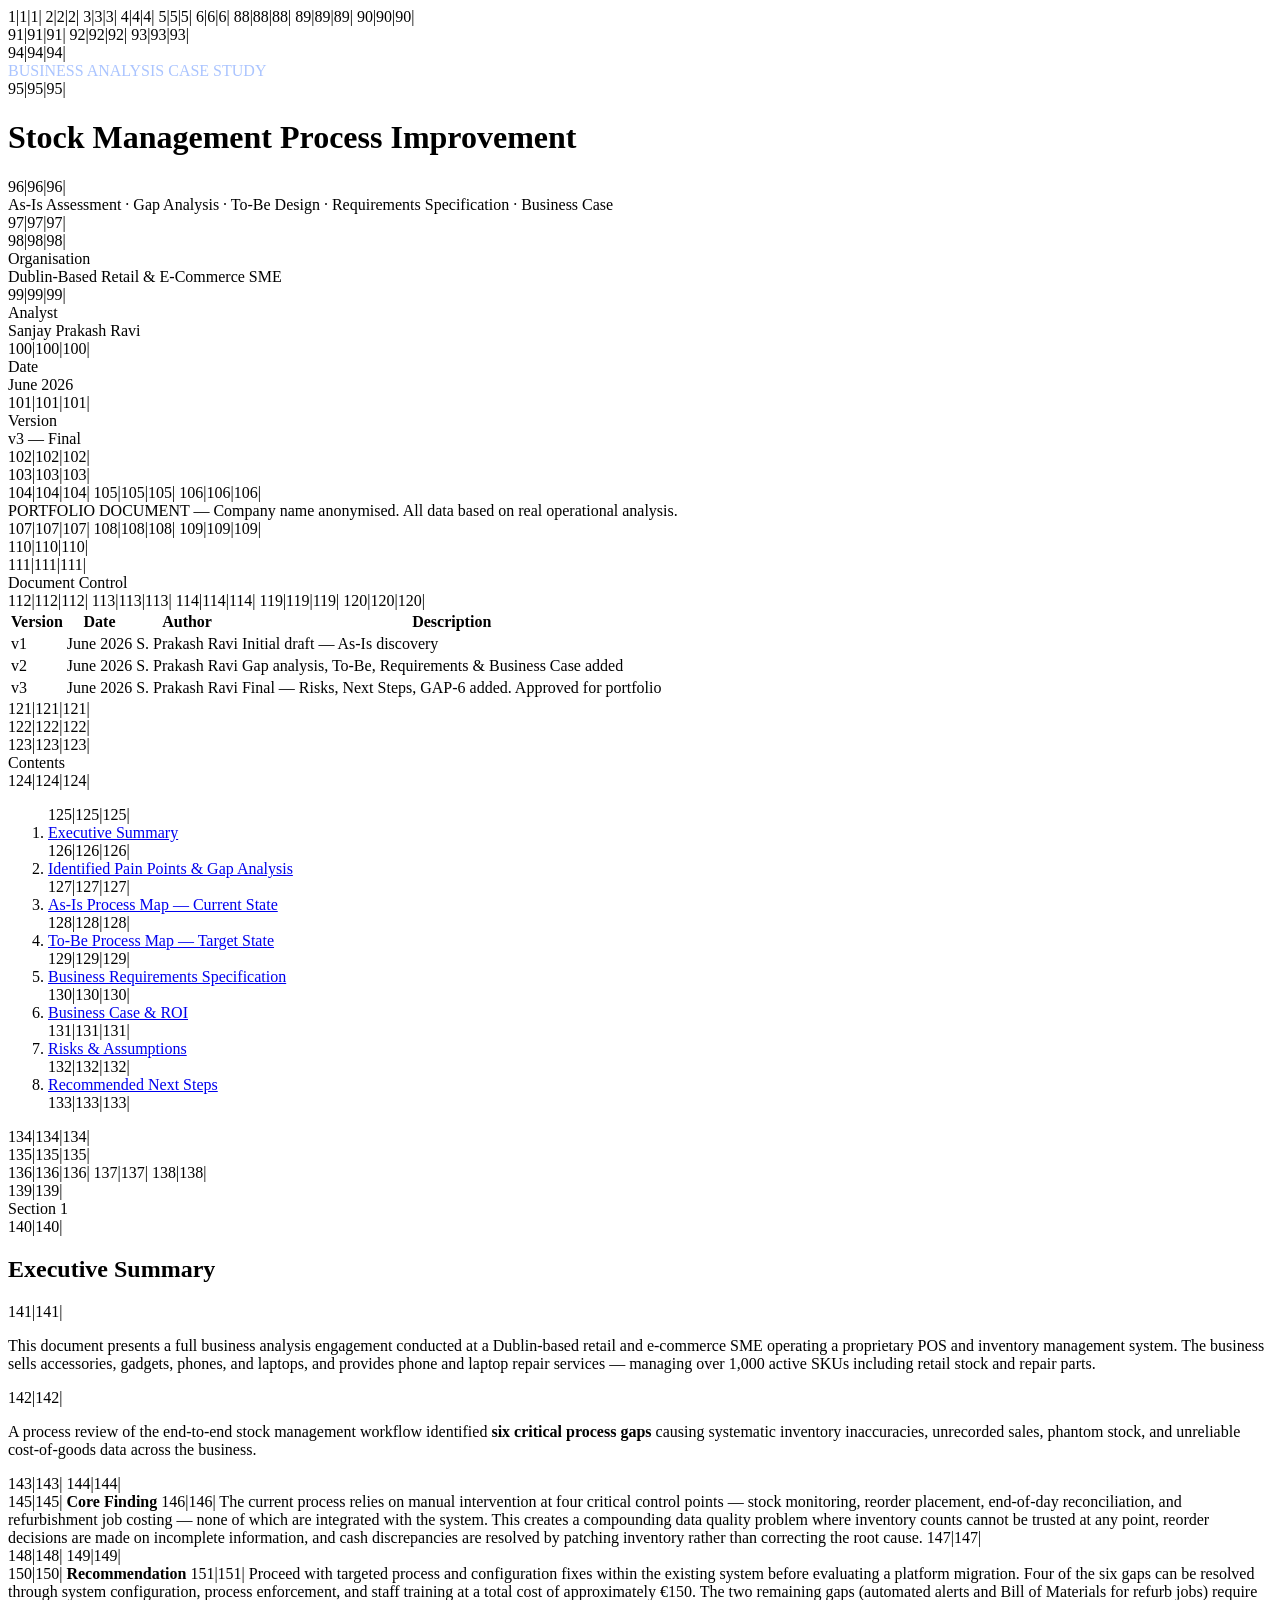
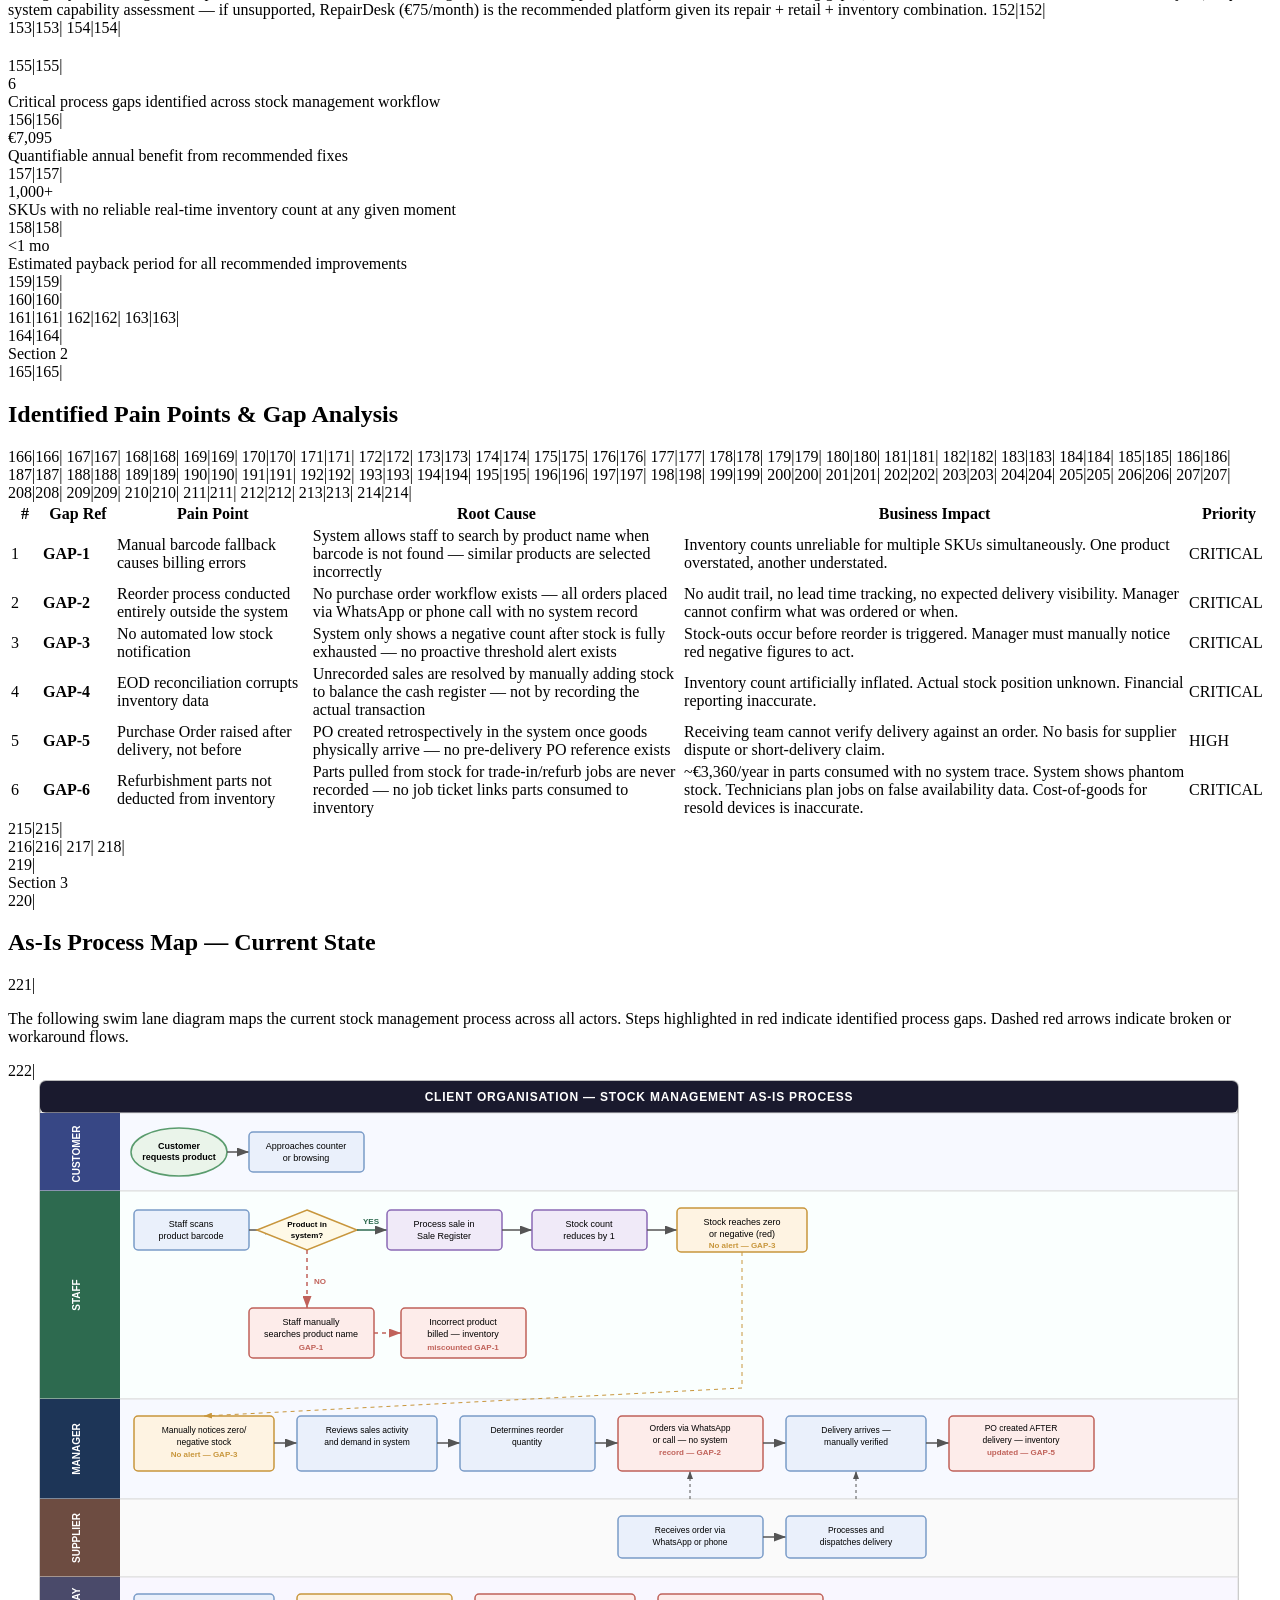
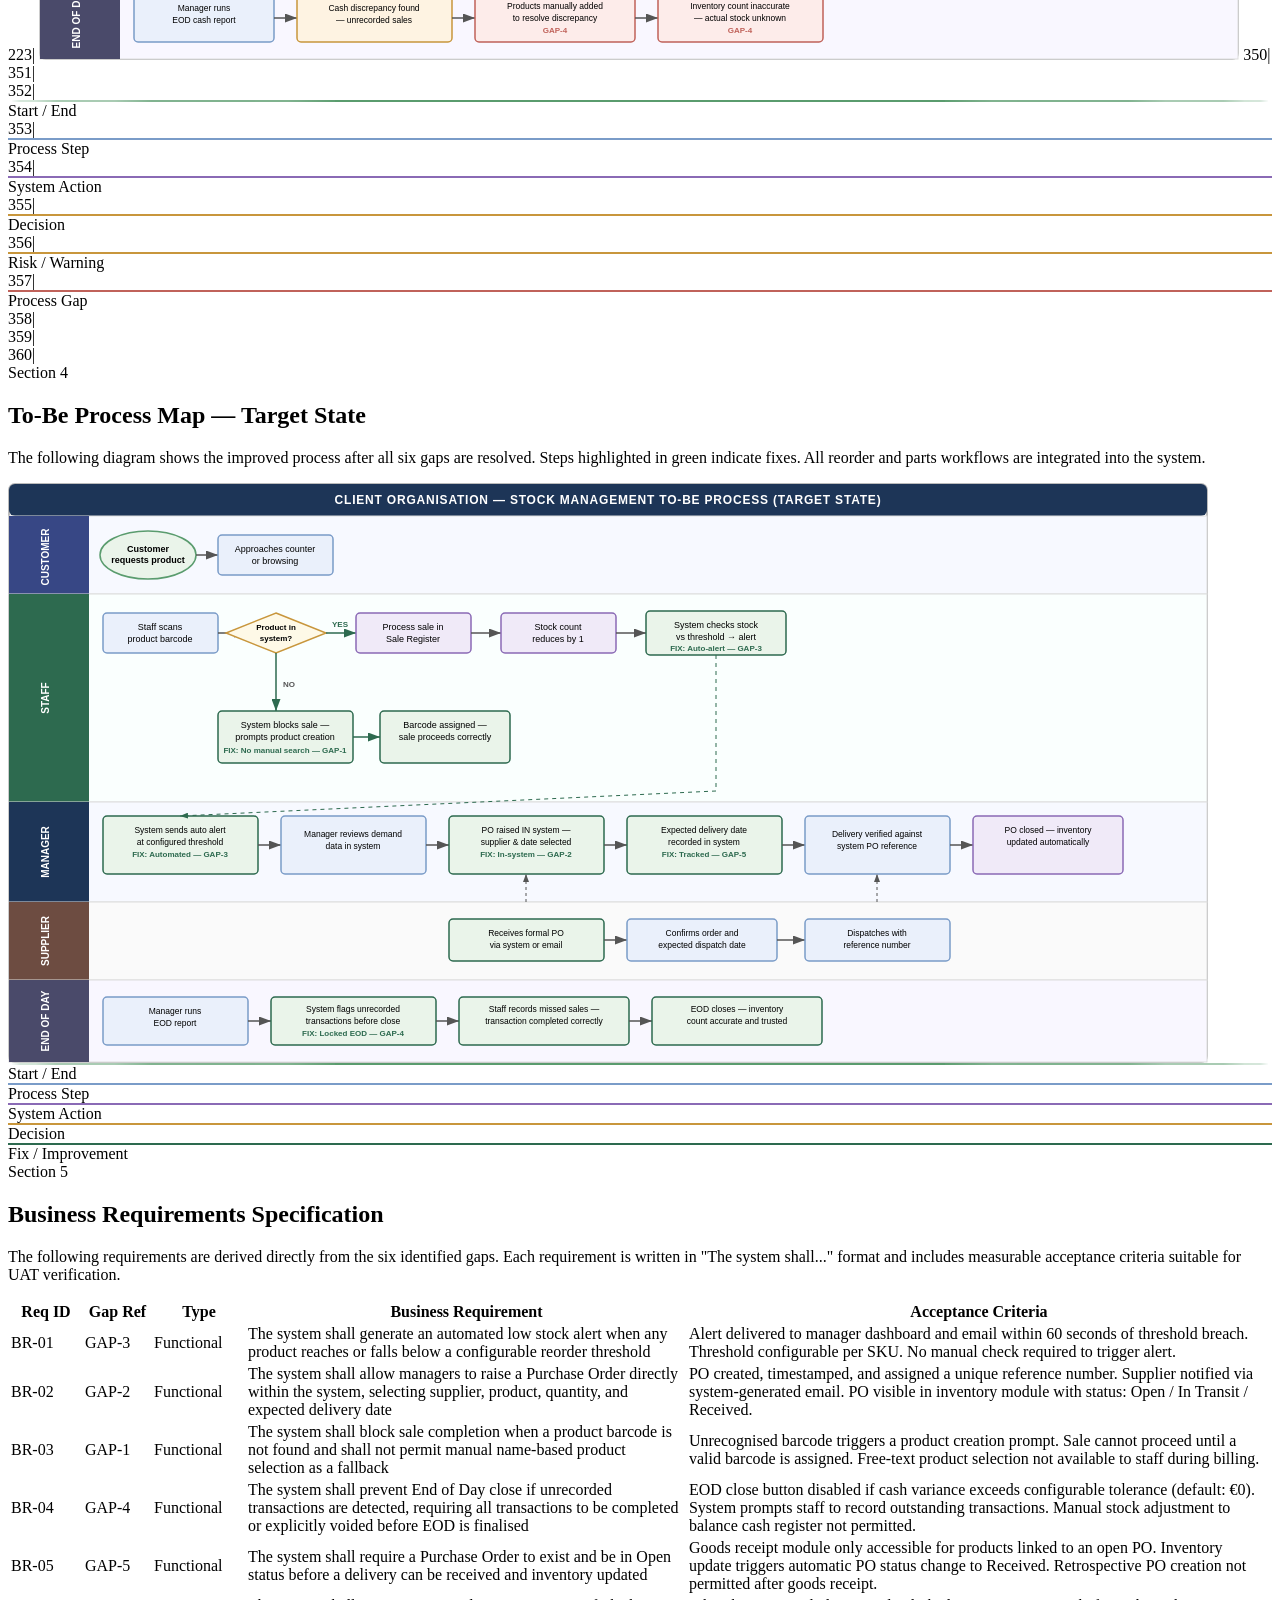
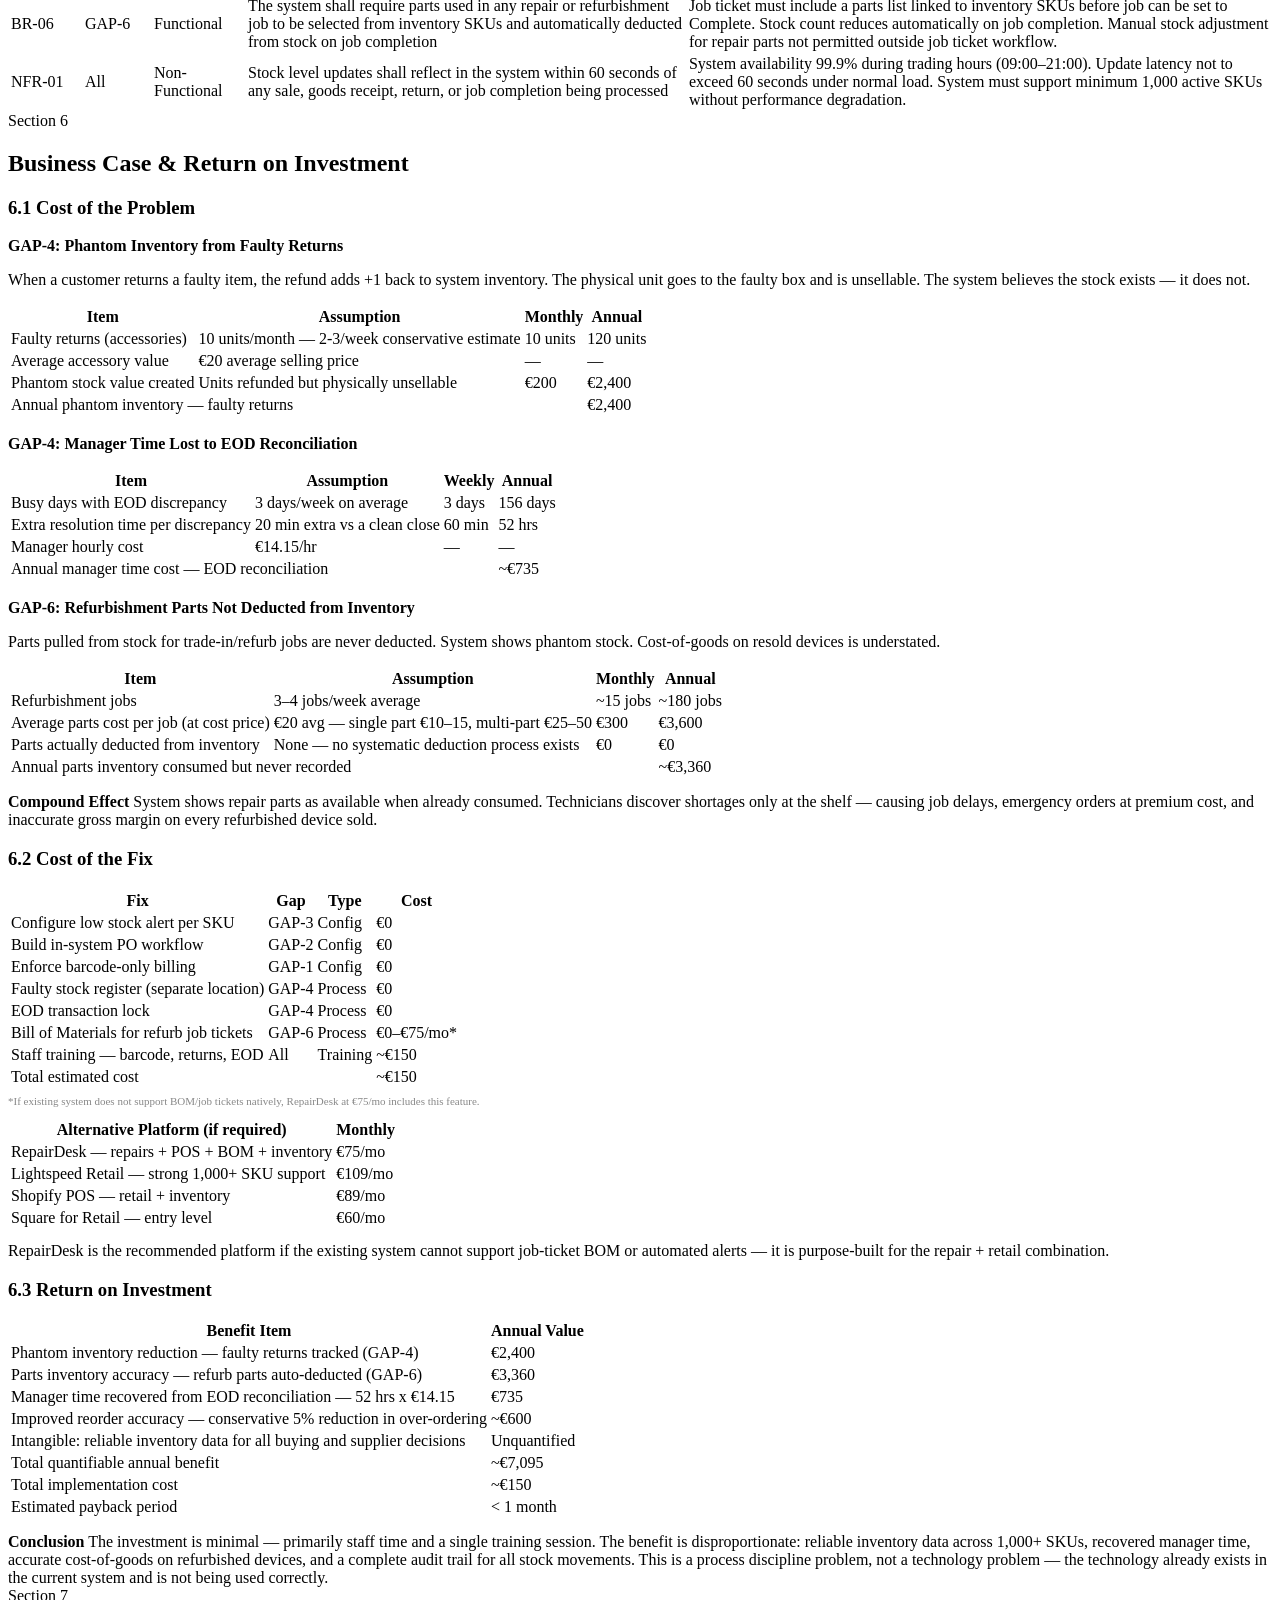
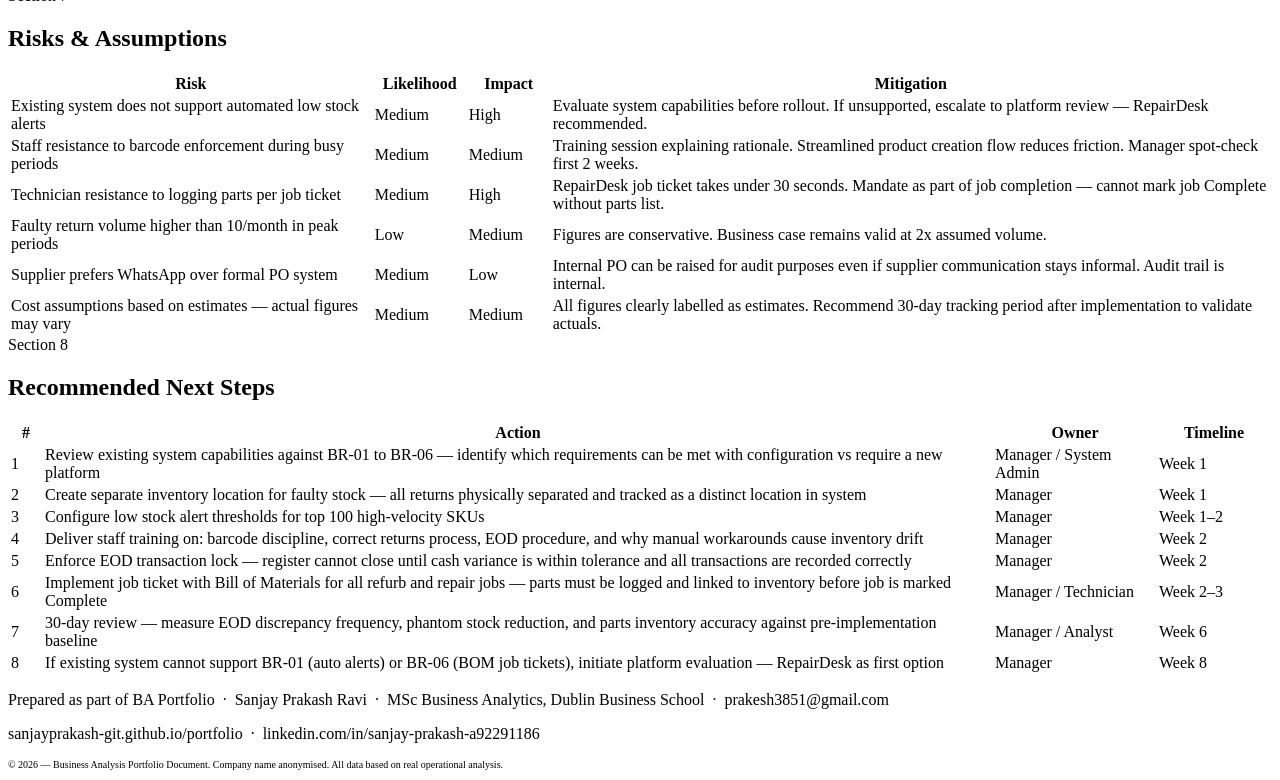
==== bennova-case-study.html @ 9ae84717 "Add Bennova BA case study (anonymised) + fix deliverable link" ====
1|1|1|<!DOCTYPE html>
2|2|2|<html lang="en">
3|3|3|<head>
4|4|4|<meta charset="utf-8">
5|5|5|<title>Dublin Retail SME — BA Case Study: Full Documentation</title>
6|6|6|<style>
7|7|7|* { box-sizing: border-box; margin: 0; padding: 0; }
8|8|8|body { font-family: "Segoe UI", Arial, sans-serif; background: #f0f2f5; padding: 30px; color: #1a1a1a; }
9|9|9|.page { max-width: 1100px; margin: 0 auto; }
10|10|10|
11|11|11|/* HEADER */
12|12|12|.header { background: #1a1a2e; color: white; border-radius: 10px; padding: 30px 38px; margin-bottom: 24px; }
13|13|13|.header h1 { font-size: 22px; font-weight: 700; margin-bottom: 4px; }
14|14|14|.header .sub { font-size: 13px; color: #aac4ff; margin-bottom: 14px; }
15|15|15|.meta-grid { display: grid; grid-template-columns: repeat(4, 1fr); gap: 12px; margin-top: 16px; }
16|16|16|.meta-item { background: rgba(255,255,255,0.07); border-radius: 6px; padding: 10px 14px; }
17|17|17|.meta-item .label { font-size: 10px; color: #aac4ff; letter-spacing: 0.5px; text-transform: uppercase; margin-bottom: 3px; }
18|18|18|.meta-item .value { font-size: 12px; color: white; font-weight: 600; }
19|19|19|
20|20|20|/* DOC CONTROL */
21|21|21|.doc-control { background: white; border-radius: 10px; box-shadow: 0 2px 10px rgba(0,0,0,0.07); padding: 22px 28px; margin-bottom: 20px; display: grid; grid-template-columns: 1fr 1fr; gap: 24px; }
22|22|22|.toc ol { padding-left: 18px; }
23|23|23|.toc li { font-size: 12px; color: #444; line-height: 2; }
24|24|24|.toc li a { color: #1d3557; text-decoration: none; }
25|25|25|.toc li a:hover { text-decoration: underline; }
26|26|26|.version-table { width: 100%; border-collapse: collapse; font-size: 11.5px; }
27|27|27|.version-table th { background: #1a1a2e; color: white; padding: 7px 10px; text-align: left; font-size: 10px; letter-spacing: 0.3px; }
28|28|28|.version-table td { padding: 7px 10px; border-bottom: 1px solid #f0f0f0; }
29|29|29|
30|30|30|/* SECTION CARDS */
31|31|31|.card { background: white; border-radius: 10px; box-shadow: 0 2px 10px rgba(0,0,0,0.07); padding: 26px 30px; margin-bottom: 22px; }
32|32|32|.section-label { font-size: 10px; font-weight: 700; color: #7a9cc8; letter-spacing: 1.5px; text-transform: uppercase; margin-bottom: 6px; }
33|33|33|.card h2 { font-size: 17px; font-weight: 700; color: #1a1a2e; padding-bottom: 10px; border-bottom: 2px solid #e8eaf6; margin-bottom: 18px; }
34|34|34|.card h3 { font-size: 13px; font-weight: 700; color: #1a1a2e; margin: 18px 0 10px; }
35|35|35|p { font-size: 12.5px; line-height: 1.85; color: #444; margin-bottom: 10px; }
36|36|36|p:last-child { margin-bottom: 0; }
37|37|37|
38|38|38|/* CALLOUTS */
39|39|39|.callout { border-left: 4px solid #7a9cc8; background: #eaf0fb; padding: 12px 16px; border-radius: 0 6px 6px 0; margin: 14px 0; font-size: 12.5px; line-height: 1.7; color: #333; }
40|40|40|.callout.green  { border-left-color: #2d6a4f; background: #eaf4ea; }
41|41|41|.callout.amber  { border-left-color: #c8963c; background: #fef3e2; }
42|42|42|.callout.red    { border-left-color: #c0625a; background: #fdecea; }
43|43|43|.callout strong { display: block; margin-bottom: 4px; }
44|44|44|
45|45|45|/* TABLES */
46|46|46|table { width: 100%; border-collapse: collapse; font-size: 12px; margin: 8px 0 16px; }
47|47|47|th { background: #1a1a2e; color: white; padding: 9px 12px; text-align: left; font-size: 11px; letter-spacing: 0.3px; }
48|48|48|td { padding: 9px 12px; border-bottom: 1px solid #f0f0f0; vertical-align: top; line-height: 1.6; }
49|49|49|tr:last-child td { border-bottom: none; }
50|50|50|tr:nth-child(even) td { background: #fafafa; }
51|51|51|.total-row td { font-weight: 700; background: #eef2ff !important; border-top: 2px solid #1a1a2e; }
52|52|52|.num { text-align: right; font-variant-numeric: tabular-nums; }
53|53|53|.badge { display: inline-block; padding: 2px 8px; border-radius: 10px; font-size: 10px; font-weight: 700; white-space: nowrap; }
54|54|54|.badge.crit { background: #fdecea; color: #c0625a; }
55|55|55|.badge.high { background: #fef3e2; color: #c8963c; }
56|56|56|.badge.grn  { background: #eaf4ea; color: #2d6a4f; }
57|57|57|.badge.blue { background: #eaf0fb; color: #1d3557; }
58|58|58|.badge.med  { background: #f3eaff; color: #6a3d9a; }
59|59|59|.req-id { font-weight: 700; color: #1d3557; white-space: nowrap; }
60|60|60|
61|61|61|/* KPI ROW */
62|62|62|.kpi-row { display: grid; grid-template-columns: repeat(4, 1fr); gap: 14px; margin-bottom: 18px; }
63|63|63|.kpi { background: #f7f9ff; border: 1px solid #e0e6f0; border-radius: 8px; padding: 16px; text-align: center; }
64|64|64|.kpi .val { font-size: 24px; font-weight: 700; color: #1a1a2e; line-height: 1.2; }
65|65|65|.kpi .lbl { font-size: 10px; color: #666; margin-top: 5px; line-height: 1.4; }
66|66|66|.kpi.red .val { color: #c0625a; }
67|67|67|.kpi.grn .val { color: #2d6a4f; }
68|68|68|.kpi.amb .val { color: #c8963c; }
69|69|69|
70|70|70|/* DIAGRAM */
71|71|71|.diagram-scroll { overflow-x: auto; padding-bottom: 8px; }
72|72|72|.legend { display: flex; gap: 16px; flex-wrap: wrap; padding: 12px 0 4px; }
73|73|73|.li { display: flex; align-items: center; gap: 6px; font-size: 11px; color: #555; }
74|74|74|.sw { width: 18px; height: 12px; border-radius: 3px; flex-shrink: 0; }
75|75|75|
76|76|76|/* TWO COL */
77|77|77|.two-col { display: grid; grid-template-columns: 1fr 1fr; gap: 20px; }
78|78|78|
79|79|79|/* FOOTER */
80|80|80|.footer { text-align: center; font-size: 11px; color: #aaa; margin-top: 20px; padding-bottom: 12px; border-top: 1px solid #e8eaf6; padding-top: 16px; }
81|81|81|.confidential { background: #fef3e2; border: 1px solid #c8963c; border-radius: 6px; padding: 8px 14px; font-size: 11px; color: #c8963c; text-align: center; margin-bottom: 20px; font-weight: 600; letter-spacing: 0.3px; }
82|82|82|
83|83|83|@media print {
84|84|84|  body { background: white; padding: 10px; }
85|85|85|  .card { box-shadow: none; border: 1px solid #ddd; }
86|86|86|}
87|87|87|</style>
88|88|88|</head>
89|89|89|<body>
90|90|90|<div class="page">
91|91|91|
92|92|92|<!-- HEADER -->
93|93|93|<div class="header">
94|94|94|  <div class="section-label" style="color:#aac4ff;">BUSINESS ANALYSIS CASE STUDY</div>
95|95|95|  <h1>Stock Management Process Improvement</h1>
96|96|96|  <div class="sub">As-Is Assessment · Gap Analysis · To-Be Design · Requirements Specification · Business Case</div>
97|97|97|  <div class="meta-grid">
98|98|98|    <div class="meta-item"><div class="label">Organisation</div><div class="value">Dublin-Based Retail &amp; E-Commerce SME</div></div>
99|99|99|    <div class="meta-item"><div class="label">Analyst</div><div class="value">Sanjay Prakash Ravi</div></div>
100|100|100|    <div class="meta-item"><div class="label">Date</div><div class="value">June 2026</div></div>
101|101|101|    <div class="meta-item"><div class="label">Version</div><div class="value">v3 — Final</div></div>
102|102|102|  </div>
103|103|103|</div>
104|104|104|
105|105|105|<!-- CONFIDENTIALITY -->
106|106|106|<div class="confidential">PORTFOLIO DOCUMENT — Company name anonymised. All data based on real operational analysis.</div>
107|107|107|
108|108|108|<!-- DOCUMENT CONTROL + TOC -->
109|109|109|<div class="doc-control">
110|110|110|  <div>
111|111|111|    <div class="section-label">Document Control</div>
112|112|112|    <table class="version-table">
113|113|113|      <thead><tr><th>Version</th><th>Date</th><th>Author</th><th>Description</th></tr></thead>
114|114|114|      <tbody>
<tr><td>v1</td><td>June 2026</td><td>S. Prakash Ravi</td><td>Initial draft — As-Is discovery</td></tr>
<tr><td>v2</td><td>June 2026</td><td>S. Prakash Ravi</td><td>Gap analysis, To-Be, Requirements &amp; Business Case added</td></tr>
<tr><td>v3</td><td>June 2026</td><td>S. Prakash Ravi</td><td>Final — Risks, Next Steps, GAP-6 added. Approved for portfolio</td></tr>
119|119|119|      </tbody>
120|120|120|    </table>
121|121|121|  </div>
122|122|122|  <div class="toc">
123|123|123|    <div class="section-label">Contents</div>
124|124|124|    <ol>
125|125|125|      <li><a href="#exec">Executive Summary</a></li>
126|126|126|      <li><a href="#gaps">Identified Pain Points &amp; Gap Analysis</a></li>
127|127|127|      <li><a href="#asis">As-Is Process Map — Current State</a></li>
128|128|128|      <li><a href="#tobe">To-Be Process Map — Target State</a></li>
129|129|129|      <li><a href="#reqs">Business Requirements Specification</a></li>
130|130|130|      <li><a href="#bizcase">Business Case &amp; ROI</a></li>
131|131|131|      <li><a href="#risks">Risks &amp; Assumptions</a></li>
132|132|132|      <li><a href="#nextsteps">Recommended Next Steps</a></li>
133|133|133|    </ol>
134|134|134|  </div>
135|135|135|</div>
136|136|136|
137|137|<!-- SECTION 1: EXECUTIVE SUMMARY -->
138|138|<div class="card" id="exec">
139|139|  <div class="section-label">Section 1</div>
140|140|  <h2>Executive Summary</h2>
141|141|  <p>This document presents a full business analysis engagement conducted at a Dublin-based retail and e-commerce SME operating a proprietary POS and inventory management system. The business sells accessories, gadgets, phones, and laptops, and provides phone and laptop repair services — managing over 1,000 active SKUs including retail stock and repair parts.</p>
142|142|  <p>A process review of the end-to-end stock management workflow identified <strong>six critical process gaps</strong> causing systematic inventory inaccuracies, unrecorded sales, phantom stock, and unreliable cost-of-goods data across the business.</p>
143|143|
144|144|  <div class="callout amber">
145|145|    <strong>Core Finding</strong>
146|146|    The current process relies on manual intervention at four critical control points — stock monitoring, reorder placement, end-of-day reconciliation, and refurbishment job costing — none of which are integrated with the system. This creates a compounding data quality problem where inventory counts cannot be trusted at any point, reorder decisions are made on incomplete information, and cash discrepancies are resolved by patching inventory rather than correcting the root cause.
147|147|  </div>
148|148|
149|149|  <div class="callout green">
150|150|    <strong>Recommendation</strong>
151|151|    Proceed with targeted process and configuration fixes within the existing system before evaluating a platform migration. Four of the six gaps can be resolved through system configuration, process enforcement, and staff training at a total cost of approximately €150. The two remaining gaps (automated alerts and Bill of Materials for refurb jobs) require system capability assessment — if unsupported, RepairDesk (€75/month) is the recommended platform given its repair + retail + inventory combination.
152|152|  </div>
153|153|
154|154|  <div class="kpi-row" style="margin-top:20px;">
155|155|    <div class="kpi red"><div class="val">6</div><div class="lbl">Critical process gaps identified across stock management workflow</div></div>
156|156|    <div class="kpi red"><div class="val">€7,095</div><div class="lbl">Quantifiable annual benefit from recommended fixes</div></div>
157|157|    <div class="kpi amb"><div class="val">1,000+</div><div class="lbl">SKUs with no reliable real-time inventory count at any given moment</div></div>
158|158|    <div class="kpi grn"><div class="val">&lt;1 mo</div><div class="lbl">Estimated payback period for all recommended improvements</div></div>
159|159|  </div>
160|160|</div>
161|161|
162|162|<!-- SECTION 2: GAP ANALYSIS -->
163|163|<div class="card" id="gaps">
164|164|  <div class="section-label">Section 2</div>
165|165|  <h2>Identified Pain Points &amp; Gap Analysis</h2>
166|166|  <table>
167|167|    <thead>
168|168|      <tr><th width="28">#</th><th width="70">Gap Ref</th><th>Pain Point</th><th>Root Cause</th><th>Business Impact</th><th width="80">Priority</th></tr>
169|169|    </thead>
170|170|    <tbody>
171|171|      <tr>
172|172|        <td>1</td><td><strong>GAP-1</strong></td>
173|173|        <td>Manual barcode fallback causes billing errors</td>
174|174|        <td>System allows staff to search by product name when barcode is not found — similar products are selected incorrectly</td>
175|175|        <td>Inventory counts unreliable for multiple SKUs simultaneously. One product overstated, another understated.</td>
176|176|        <td><span class="badge crit">CRITICAL</span></td>
177|177|      </tr>
178|178|      <tr>
179|179|        <td>2</td><td><strong>GAP-2</strong></td>
180|180|        <td>Reorder process conducted entirely outside the system</td>
181|181|        <td>No purchase order workflow exists — all orders placed via WhatsApp or phone call with no system record</td>
182|182|        <td>No audit trail, no lead time tracking, no expected delivery visibility. Manager cannot confirm what was ordered or when.</td>
183|183|        <td><span class="badge crit">CRITICAL</span></td>
184|184|      </tr>
185|185|      <tr>
186|186|        <td>3</td><td><strong>GAP-3</strong></td>
187|187|        <td>No automated low stock notification</td>
188|188|        <td>System only shows a negative count after stock is fully exhausted — no proactive threshold alert exists</td>
189|189|        <td>Stock-outs occur before reorder is triggered. Manager must manually notice red negative figures to act.</td>
190|190|        <td><span class="badge crit">CRITICAL</span></td>
191|191|      </tr>
192|192|      <tr>
193|193|        <td>4</td><td><strong>GAP-4</strong></td>
194|194|        <td>EOD reconciliation corrupts inventory data</td>
195|195|        <td>Unrecorded sales are resolved by manually adding stock to balance the cash register — not by recording the actual transaction</td>
196|196|        <td>Inventory count artificially inflated. Actual stock position unknown. Financial reporting inaccurate.</td>
197|197|        <td><span class="badge crit">CRITICAL</span></td>
198|198|      </tr>
199|199|      <tr>
200|200|        <td>5</td><td><strong>GAP-5</strong></td>
201|201|        <td>Purchase Order raised after delivery, not before</td>
202|202|        <td>PO created retrospectively in the system once goods physically arrive — no pre-delivery PO reference exists</td>
203|203|        <td>Receiving team cannot verify delivery against an order. No basis for supplier dispute or short-delivery claim.</td>
204|204|        <td><span class="badge high">HIGH</span></td>
205|205|      </tr>
206|206|      <tr>
207|207|        <td>6</td><td><strong>GAP-6</strong></td>
208|208|        <td>Refurbishment parts not deducted from inventory</td>
209|209|        <td>Parts pulled from stock for trade-in/refurb jobs are never recorded — no job ticket links parts consumed to inventory</td>
210|210|        <td>~€3,360/year in parts consumed with no system trace. System shows phantom stock. Technicians plan jobs on false availability data. Cost-of-goods for resold devices is inaccurate.</td>
211|211|        <td><span class="badge crit">CRITICAL</span></td>
212|212|      </tr>
213|213|    </tbody>
214|214|  </table>
215|215|</div>
216|216|
217|<!-- SECTION 3: AS-IS PROCESS MAP -->
218|<div class="card" id="asis">
219|  <div class="section-label">Section 3</div>
220|  <h2>As-Is Process Map — Current State</h2>
221|  <p>The following swim lane diagram maps the current stock management process across all actors. Steps highlighted in red indicate identified process gaps. Dashed red arrows indicate broken or workaround flows.</p>
222|  <div class="diagram-scroll">
223|  <svg width="1200" height="580" xmlns="http://www.w3.org/2000/svg" font-family="Segoe UI,Arial,sans-serif">
224|    <defs>
225|      <marker id="a1" markerWidth="8" markerHeight="6" refX="8" refY="3" orient="auto"><polygon points="0 0,8 3,0 6" fill="#555"/></marker>
226|      <marker id="a1r" markerWidth="8" markerHeight="6" refX="8" refY="3" orient="auto"><polygon points="0 0,8 3,0 6" fill="#c0625a"/></marker>
227|      <marker id="a1o" markerWidth="8" markerHeight="6" refX="8" refY="3" orient="auto"><polygon points="0 0,8 3,0 6" fill="#c8963c"/></marker>
228|    </defs>
229|    <!-- Pool border -->
230|    <rect x="1" y="1" width="1198" height="578" rx="6" fill="none" stroke="#bbb" stroke-width="2"/>
231|    <rect x="1" y="1" width="1198" height="32" rx="6" fill="#1a1a2e"/>
232|    <text x="600" y="21" text-anchor="middle" fill="white" font-size="12" font-weight="700" letter-spacing="0.8">CLIENT ORGANISATION — STOCK MANAGEMENT AS-IS PROCESS</text>
233|    <!-- Lanes -->
234|    <rect x="1" y="33" width="1198" height="78" fill="#f7f9ff" stroke="#ddd" stroke-width="1"/>
235|    <rect x="1" y="33" width="80" height="78" fill="#374785"/>
236|    <text x="41" y="74" text-anchor="middle" fill="white" font-size="10" font-weight="700" transform="rotate(-90,41,74)">CUSTOMER</text>
237|    <rect x="1" y="111" width="1198" height="208" fill="#fafffe" stroke="#ddd" stroke-width="1"/>
238|    <rect x="1" y="111" width="80" height="208" fill="#2d6a4f"/>
239|    <text x="41" y="215" text-anchor="middle" fill="white" font-size="10" font-weight="700" transform="rotate(-90,41,215)">STAFF</text>
240|    <rect x="1" y="319" width="1198" height="100" fill="#f7f9ff" stroke="#ddd" stroke-width="1"/>
241|    <rect x="1" y="319" width="80" height="100" fill="#1d3557"/>
242|    <text x="41" y="369" text-anchor="middle" fill="white" font-size="10" font-weight="700" transform="rotate(-90,41,369)">MANAGER</text>
243|    <rect x="1" y="419" width="1198" height="78" fill="#fafafa" stroke="#ddd" stroke-width="1"/>
244|    <rect x="1" y="419" width="80" height="78" fill="#6d4c41"/>
245|    <text x="41" y="458" text-anchor="middle" fill="white" font-size="10" font-weight="700" transform="rotate(-90,41,458)">SUPPLIER</text>
246|    <rect x="1" y="497" width="1198" height="82" fill="#f9f7ff" stroke="#ddd" stroke-width="1"/>
247|    <rect x="1" y="497" width="80" height="82" fill="#4a4a6a"/>
248|    <text x="41" y="538" text-anchor="middle" fill="white" font-size="10" font-weight="700" transform="rotate(-90,41,538)">END OF DAY</text>
249|    <!-- CUSTOMER -->
250|    <ellipse cx="140" cy="72" rx="48" ry="24" fill="#eaf4ea" stroke="#5a9c6e" stroke-width="1.5"/>
251|    <text x="140" y="69" text-anchor="middle" font-size="9" font-weight="600">Customer</text>
252|    <text x="140" y="80" text-anchor="middle" font-size="9" font-weight="600">requests product</text>
253|    <line x1="188" y1="72" x2="210" y2="72" stroke="#555" stroke-width="1.5" marker-end="url(#a1)"/>
254|    <rect x="210" y="52" width="115" height="40" rx="4" fill="#eaf0fb" stroke="#7a9cc8" stroke-width="1.5"/>
255|    <text x="267" y="69" text-anchor="middle" font-size="9">Approaches counter</text>
256|    <text x="267" y="81" text-anchor="middle" font-size="9">or browsing</text>
257|    <!-- STAFF YES PATH -->
258|    <rect x="95" y="130" width="115" height="40" rx="4" fill="#eaf0fb" stroke="#7a9cc8" stroke-width="1.5"/>
259|    <text x="152" y="147" text-anchor="middle" font-size="9">Staff scans</text>
260|    <text x="152" y="159" text-anchor="middle" font-size="9">product barcode</text>
261|    <line x1="210" y1="150" x2="238" y2="150" stroke="#555" stroke-width="1.5" marker-end="url(#a1)"/>
262|    <polygon points="268,130 318,150 268,170 218,150" fill="#fef9e7" stroke="#c8963c" stroke-width="1.5"/>
263|    <text x="268" y="147" text-anchor="middle" font-size="8" font-weight="600">Product in</text>
264|    <text x="268" y="158" text-anchor="middle" font-size="8" font-weight="600">system?</text>
265|    <line x1="318" y1="150" x2="348" y2="150" stroke="#2d6a4f" stroke-width="1.5" marker-end="url(#a1)"/>
266|    <text x="332" y="144" text-anchor="middle" font-size="8" fill="#2d6a4f" font-weight="600">YES</text>
267|    <rect x="348" y="130" width="115" height="40" rx="4" fill="#f0eaf8" stroke="#8a6ab5" stroke-width="1.5"/>
268|    <text x="405" y="147" text-anchor="middle" font-size="9">Process sale in</text>
269|    <text x="405" y="159" text-anchor="middle" font-size="9">Sale Register</text>
270|    <line x1="463" y1="150" x2="493" y2="150" stroke="#555" stroke-width="1.5" marker-end="url(#a1)"/>
271|    <rect x="493" y="130" width="115" height="40" rx="4" fill="#f0eaf8" stroke="#8a6ab5" stroke-width="1.5"/>
272|    <text x="550" y="147" text-anchor="middle" font-size="9">Stock count</text>
273|    <text x="550" y="159" text-anchor="middle" font-size="9">reduces by 1</text>
274|    <line x1="608" y1="150" x2="638" y2="150" stroke="#555" stroke-width="1.5" marker-end="url(#a1)"/>
275|    <rect x="638" y="128" width="130" height="44" rx="4" fill="#fef3e2" stroke="#c8963c" stroke-width="1.5"/>
276|    <text x="703" y="145" text-anchor="middle" font-size="9">Stock reaches zero</text>
277|    <text x="703" y="157" text-anchor="middle" font-size="9">or negative (red)</text>
278|    <text x="703" y="168" text-anchor="middle" font-size="8" fill="#c8963c" font-weight="600">No alert — GAP-3</text>
279|    <!-- NO PATH -->
280|    <line x1="268" y1="170" x2="268" y2="228" stroke="#c0625a" stroke-width="1.5" stroke-dasharray="4" marker-end="url(#a1r)"/>
281|    <text x="275" y="204" font-size="8" fill="#c0625a" font-weight="600">NO</text>
282|    <rect x="210" y="228" width="125" height="50" rx="4" fill="#fdecea" stroke="#c0625a" stroke-width="1.5"/>
283|    <text x="272" y="245" text-anchor="middle" font-size="9">Staff manually</text>
284|    <text x="272" y="257" text-anchor="middle" font-size="9">searches product name</text>
285|    <text x="272" y="270" text-anchor="middle" font-size="8" fill="#c0625a" font-weight="600">GAP-1</text>
286|    <line x1="335" y1="253" x2="362" y2="253" stroke="#c0625a" stroke-width="1.5" stroke-dasharray="4" marker-end="url(#a1r)"/>
287|    <rect x="362" y="228" width="125" height="50" rx="4" fill="#fdecea" stroke="#c0625a" stroke-width="1.5"/>
288|    <text x="424" y="245" text-anchor="middle" font-size="9">Incorrect product</text>
289|    <text x="424" y="257" text-anchor="middle" font-size="9">billed — inventory</text>
290|    <text x="424" y="270" text-anchor="middle" font-size="8" fill="#c0625a" font-weight="600">miscounted GAP-1</text>
291|    <!-- MANAGER ROW -->
292|    <rect x="95" y="336" width="140" height="55" rx="4" fill="#fef3e2" stroke="#c8963c" stroke-width="1.5"/>
293|    <text x="165" y="353" text-anchor="middle" font-size="8.5">Manually notices zero/</text>
294|    <text x="165" y="365" text-anchor="middle" font-size="8.5">negative stock</text>
295|    <text x="165" y="377" text-anchor="middle" font-size="8" fill="#c8963c" font-weight="600">No alert — GAP-3</text>
296|    <line x1="235" y1="363" x2="258" y2="363" stroke="#555" stroke-width="1.5" marker-end="url(#a1)"/>
297|    <rect x="258" y="336" width="140" height="55" rx="4" fill="#eaf0fb" stroke="#7a9cc8" stroke-width="1.5"/>
298|    <text x="328" y="353" text-anchor="middle" font-size="8.5">Reviews sales activity</text>
299|    <text x="328" y="365" text-anchor="middle" font-size="8.5">and demand in system</text>
300|    <line x1="398" y1="363" x2="421" y2="363" stroke="#555" stroke-width="1.5" marker-end="url(#a1)"/>
301|    <rect x="421" y="336" width="135" height="55" rx="4" fill="#eaf0fb" stroke="#7a9cc8" stroke-width="1.5"/>
302|    <text x="488" y="353" text-anchor="middle" font-size="8.5">Determines reorder</text>
303|    <text x="488" y="365" text-anchor="middle" font-size="8.5">quantity</text>
304|    <line x1="556" y1="363" x2="579" y2="363" stroke="#555" stroke-width="1.5" marker-end="url(#a1)"/>
305|    <rect x="579" y="336" width="145" height="55" rx="4" fill="#fdecea" stroke="#c0625a" stroke-width="1.5"/>
306|    <text x="651" y="351" text-anchor="middle" font-size="8.5">Orders via WhatsApp</text>
307|    <text x="651" y="363" text-anchor="middle" font-size="8.5">or call — no system</text>
308|    <text x="651" y="375" text-anchor="middle" font-size="8" fill="#c0625a" font-weight="600">record — GAP-2</text>
309|    <line x1="724" y1="363" x2="747" y2="363" stroke="#555" stroke-width="1.5" marker-end="url(#a1)"/>
310|    <rect x="747" y="336" width="140" height="55" rx="4" fill="#eaf0fb" stroke="#7a9cc8" stroke-width="1.5"/>
311|    <text x="817" y="353" text-anchor="middle" font-size="8.5">Delivery arrives —</text>
312|    <text x="817" y="365" text-anchor="middle" font-size="8.5">manually verified</text>
313|    <line x1="887" y1="363" x2="910" y2="363" stroke="#555" stroke-width="1.5" marker-end="url(#a1)"/>
314|    <rect x="910" y="336" width="145" height="55" rx="4" fill="#fdecea" stroke="#c0625a" stroke-width="1.5"/>
315|    <text x="982" y="351" text-anchor="middle" font-size="8.5">PO created AFTER</text>
316|    <text x="982" y="363" text-anchor="middle" font-size="8.5">delivery — inventory</text>
317|    <text x="982" y="375" text-anchor="middle" font-size="8" fill="#c0625a" font-weight="600">updated — GAP-5</text>
318|    <!-- SUPPLIER -->
319|    <rect x="579" y="436" width="145" height="42" rx="4" fill="#eaf0fb" stroke="#7a9cc8" stroke-width="1.5"/>
320|    <text x="651" y="453" text-anchor="middle" font-size="8.5">Receives order via</text>
321|    <text x="651" y="465" text-anchor="middle" font-size="8.5">WhatsApp or phone</text>
322|    <line x1="724" y1="457" x2="747" y2="457" stroke="#555" stroke-width="1.5" marker-end="url(#a1)"/>
323|    <rect x="747" y="436" width="140" height="42" rx="4" fill="#eaf0fb" stroke="#7a9cc8" stroke-width="1.5"/>
324|    <text x="817" y="453" text-anchor="middle" font-size="8.5">Processes and</text>
325|    <text x="817" y="465" text-anchor="middle" font-size="8.5">dispatches delivery</text>
326|    <!-- EOD -->
327|    <rect x="95" y="514" width="140" height="48" rx="4" fill="#eaf0fb" stroke="#7a9cc8" stroke-width="1.5"/>
328|    <text x="165" y="531" text-anchor="middle" font-size="8.5">Manager runs</text>
329|    <text x="165" y="543" text-anchor="middle" font-size="8.5">EOD cash report</text>
330|    <line x1="235" y1="538" x2="258" y2="538" stroke="#555" stroke-width="1.5" marker-end="url(#a1)"/>
331|    <rect x="258" y="514" width="155" height="48" rx="4" fill="#fef3e2" stroke="#c8963c" stroke-width="1.5"/>
332|    <text x="335" y="531" text-anchor="middle" font-size="8.5">Cash discrepancy found</text>
333|    <text x="335" y="543" text-anchor="middle" font-size="8.5">— unrecorded sales</text>
334|    <line x1="413" y1="538" x2="436" y2="538" stroke="#555" stroke-width="1.5" marker-end="url(#a1)"/>
335|    <rect x="436" y="514" width="160" height="48" rx="4" fill="#fdecea" stroke="#c0625a" stroke-width="1.5"/>
336|    <text x="516" y="529" text-anchor="middle" font-size="8.5">Products manually added</text>
337|    <text x="516" y="541" text-anchor="middle" font-size="8.5">to resolve discrepancy</text>
338|    <text x="516" y="553" text-anchor="middle" font-size="8" fill="#c0625a" font-weight="600">GAP-4</text>
339|    <line x1="596" y1="538" x2="619" y2="538" stroke="#555" stroke-width="1.5" marker-end="url(#a1)"/>
340|    <rect x="619" y="514" width="165" height="48" rx="4" fill="#fdecea" stroke="#c0625a" stroke-width="1.5"/>
341|    <text x="701" y="529" text-anchor="middle" font-size="8.5">Inventory count inaccurate</text>
342|    <text x="701" y="541" text-anchor="middle" font-size="8.5">— actual stock unknown</text>
343|    <text x="701" y="553" text-anchor="middle" font-size="8" fill="#c0625a" font-weight="600">GAP-4</text>
344|    <!-- cross-lane arrows -->
345|    <line x1="703" y1="172" x2="703" y2="308" stroke="#c8963c" stroke-width="1" stroke-dasharray="4"/>
346|    <line x1="703" y1="308" x2="165" y2="336" stroke="#c8963c" stroke-width="1" stroke-dasharray="4" marker-end="url(#a1o)"/>
347|    <line x1="651" y1="419" x2="651" y2="391" stroke="#555" stroke-width="1" stroke-dasharray="3" marker-end="url(#a1)"/>
348|    <line x1="817" y1="419" x2="817" y2="391" stroke="#555" stroke-width="1" stroke-dasharray="3" marker-end="url(#a1)"/>
349|  </svg>
350|  </div>
351|  <div class="legend">
352|    <div class="li"><div class="sw" style="background:#eaf4ea;border:1.5px solid #5a9c6e;border-radius:50%;"></div>Start / End</div>
353|    <div class="li"><div class="sw" style="background:#eaf0fb;border:1.5px solid #7a9cc8;"></div>Process Step</div>
354|    <div class="li"><div class="sw" style="background:#f0eaf8;border:1.5px solid #8a6ab5;"></div>System Action</div>
355|    <div class="li"><div class="sw" style="background:#fef9e7;border:1.5px solid #c8963c;"></div>Decision</div>
356|    <div class="li"><div class="sw" style="background:#fef3e2;border:1.5px solid #c8963c;"></div>Risk / Warning</div>
357|    <div class="li"><div class="sw" style="background:#fdecea;border:1.5px solid #c0625a;"></div>Process Gap</div>
358|  </div>
359|</div>
360|
<!-- SECTION 4: TO-BE PROCESS MAP -->
<div class="card" id="tobe">
  <div class="section-label">Section 4</div>
  <h2>To-Be Process Map — Target State</h2>
  <p>The following diagram shows the improved process after all six gaps are resolved. Steps highlighted in green indicate fixes. All reorder and parts workflows are integrated into the system.</p>
  <div class="diagram-scroll">
  <svg width="1200" height="580" xmlns="http://www.w3.org/2000/svg" font-family="Segoe UI,Arial,sans-serif">
    <defs>
      <marker id="b1" markerWidth="8" markerHeight="6" refX="8" refY="3" orient="auto"><polygon points="0 0,8 3,0 6" fill="#555"/></marker>
      <marker id="b1g" markerWidth="8" markerHeight="6" refX="8" refY="3" orient="auto"><polygon points="0 0,8 3,0 6" fill="#2d6a4f"/></marker>
    </defs>
    <rect x="1" y="1" width="1198" height="578" rx="6" fill="none" stroke="#bbb" stroke-width="2"/>
    <rect x="1" y="1" width="1198" height="32" rx="6" fill="#1d3557"/>
    <text x="600" y="21" text-anchor="middle" fill="white" font-size="12" font-weight="700" letter-spacing="0.8">CLIENT ORGANISATION — STOCK MANAGEMENT TO-BE PROCESS (TARGET STATE)</text>
    <!-- Lanes -->
    <rect x="1" y="33" width="1198" height="78" fill="#f7f9ff" stroke="#ddd" stroke-width="1"/>
    <rect x="1" y="33" width="80" height="78" fill="#374785"/>
    <text x="41" y="74" text-anchor="middle" fill="white" font-size="10" font-weight="700" transform="rotate(-90,41,74)">CUSTOMER</text>
    <rect x="1" y="111" width="1198" height="208" fill="#fafffe" stroke="#ddd" stroke-width="1"/>
    <rect x="1" y="111" width="80" height="208" fill="#2d6a4f"/>
    <text x="41" y="215" text-anchor="middle" fill="white" font-size="10" font-weight="700" transform="rotate(-90,41,215)">STAFF</text>
    <rect x="1" y="319" width="1198" height="100" fill="#f7f9ff" stroke="#ddd" stroke-width="1"/>
    <rect x="1" y="319" width="80" height="100" fill="#1d3557"/>
    <text x="41" y="369" text-anchor="middle" fill="white" font-size="10" font-weight="700" transform="rotate(-90,41,369)">MANAGER</text>
    <rect x="1" y="419" width="1198" height="78" fill="#fafafa" stroke="#ddd" stroke-width="1"/>
    <rect x="1" y="419" width="80" height="78" fill="#6d4c41"/>
    <text x="41" y="458" text-anchor="middle" fill="white" font-size="10" font-weight="700" transform="rotate(-90,41,458)">SUPPLIER</text>
    <rect x="1" y="497" width="1198" height="82" fill="#f9f7ff" stroke="#ddd" stroke-width="1"/>
    <rect x="1" y="497" width="80" height="82" fill="#4a4a6a"/>
    <text x="41" y="538" text-anchor="middle" fill="white" font-size="10" font-weight="700" transform="rotate(-90,41,538)">END OF DAY</text>
    <!-- CUSTOMER -->
    <ellipse cx="140" cy="72" rx="48" ry="24" fill="#eaf4ea" stroke="#5a9c6e" stroke-width="1.5"/>
    <text x="140" y="69" text-anchor="middle" font-size="9" font-weight="600">Customer</text>
    <text x="140" y="80" text-anchor="middle" font-size="9" font-weight="600">requests product</text>
    <line x1="188" y1="72" x2="210" y2="72" stroke="#555" stroke-width="1.5" marker-end="url(#b1)"/>
    <rect x="210" y="52" width="115" height="40" rx="4" fill="#eaf0fb" stroke="#7a9cc8" stroke-width="1.5"/>
    <text x="267" y="69" text-anchor="middle" font-size="9">Approaches counter</text>
    <text x="267" y="81" text-anchor="middle" font-size="9">or browsing</text>
    <!-- STAFF YES PATH -->
    <rect x="95" y="130" width="115" height="40" rx="4" fill="#eaf0fb" stroke="#7a9cc8" stroke-width="1.5"/>
    <text x="152" y="147" text-anchor="middle" font-size="9">Staff scans</text>
    <text x="152" y="159" text-anchor="middle" font-size="9">product barcode</text>
    <line x1="210" y1="150" x2="238" y2="150" stroke="#555" stroke-width="1.5" marker-end="url(#b1)"/>
    <polygon points="268,130 318,150 268,170 218,150" fill="#fef9e7" stroke="#c8963c" stroke-width="1.5"/>
    <text x="268" y="147" text-anchor="middle" font-size="8" font-weight="600">Product in</text>
    <text x="268" y="158" text-anchor="middle" font-size="8" font-weight="600">system?</text>
    <line x1="318" y1="150" x2="348" y2="150" stroke="#2d6a4f" stroke-width="1.5" marker-end="url(#b1g)"/>
    <text x="332" y="144" text-anchor="middle" font-size="8" fill="#2d6a4f" font-weight="600">YES</text>
    <rect x="348" y="130" width="115" height="40" rx="4" fill="#f0eaf8" stroke="#8a6ab5" stroke-width="1.5"/>
    <text x="405" y="147" text-anchor="middle" font-size="9">Process sale in</text>
    <text x="405" y="159" text-anchor="middle" font-size="9">Sale Register</text>
    <line x1="463" y1="150" x2="493" y2="150" stroke="#555" stroke-width="1.5" marker-end="url(#b1)"/>
    <rect x="493" y="130" width="115" height="40" rx="4" fill="#f0eaf8" stroke="#8a6ab5" stroke-width="1.5"/>
    <text x="550" y="147" text-anchor="middle" font-size="9">Stock count</text>
    <text x="550" y="159" text-anchor="middle" font-size="9">reduces by 1</text>
    <line x1="608" y1="150" x2="638" y2="150" stroke="#555" stroke-width="1.5" marker-end="url(#b1)"/>
    <rect x="638" y="128" width="140" height="44" rx="4" fill="#eaf4ea" stroke="#2d6a4f" stroke-width="1.5"/>
    <text x="708" y="145" text-anchor="middle" font-size="9">System checks stock</text>
    <text x="708" y="157" text-anchor="middle" font-size="9">vs threshold → alert</text>
    <text x="708" y="168" text-anchor="middle" font-size="8" fill="#2d6a4f" font-weight="600">FIX: Auto-alert — GAP-3</text>
    <!-- NO PATH FIXED -->
    <line x1="268" y1="170" x2="268" y2="228" stroke="#2d6a4f" stroke-width="1.5" marker-end="url(#b1g)"/>
    <text x="275" y="204" font-size="8" fill="#555" font-weight="600">NO</text>
    <rect x="210" y="228" width="135" height="52" rx="4" fill="#eaf4ea" stroke="#2d6a4f" stroke-width="1.5"/>
    <text x="277" y="245" text-anchor="middle" font-size="9">System blocks sale —</text>
    <text x="277" y="257" text-anchor="middle" font-size="9">prompts product creation</text>
    <text x="277" y="270" text-anchor="middle" font-size="8" fill="#2d6a4f" font-weight="600">FIX: No manual search — GAP-1</text>
    <line x1="345" y1="254" x2="372" y2="254" stroke="#2d6a4f" stroke-width="1.5" marker-end="url(#b1g)"/>
    <rect x="372" y="228" width="130" height="52" rx="4" fill="#eaf4ea" stroke="#2d6a4f" stroke-width="1.5"/>
    <text x="437" y="245" text-anchor="middle" font-size="9">Barcode assigned —</text>
    <text x="437" y="257" text-anchor="middle" font-size="9">sale proceeds correctly</text>
    <!-- MANAGER -->
    <rect x="95" y="333" width="155" height="58" rx="4" fill="#eaf4ea" stroke="#2d6a4f" stroke-width="1.5"/>
    <text x="172" y="350" text-anchor="middle" font-size="8.5">System sends auto alert</text>
    <text x="172" y="362" text-anchor="middle" font-size="8.5">at configured threshold</text>
    <text x="172" y="374" text-anchor="middle" font-size="8" fill="#2d6a4f" font-weight="600">FIX: Automated — GAP-3</text>
    <line x1="250" y1="362" x2="273" y2="362" stroke="#555" stroke-width="1.5" marker-end="url(#b1)"/>
    <rect x="273" y="333" width="145" height="58" rx="4" fill="#eaf0fb" stroke="#7a9cc8" stroke-width="1.5"/>
    <text x="345" y="354" text-anchor="middle" font-size="8.5">Manager reviews demand</text>
    <text x="345" y="366" text-anchor="middle" font-size="8.5">data in system</text>
    <line x1="418" y1="362" x2="441" y2="362" stroke="#555" stroke-width="1.5" marker-end="url(#b1)"/>
    <rect x="441" y="333" width="155" height="58" rx="4" fill="#eaf4ea" stroke="#2d6a4f" stroke-width="1.5"/>
    <text x="518" y="350" text-anchor="middle" font-size="8.5">PO raised IN system —</text>
    <text x="518" y="362" text-anchor="middle" font-size="8.5">supplier &amp; date selected</text>
    <text x="518" y="374" text-anchor="middle" font-size="8" fill="#2d6a4f" font-weight="600">FIX: In-system — GAP-2</text>
    <line x1="596" y1="362" x2="619" y2="362" stroke="#555" stroke-width="1.5" marker-end="url(#b1)"/>
    <rect x="619" y="333" width="155" height="58" rx="4" fill="#eaf4ea" stroke="#2d6a4f" stroke-width="1.5"/>
    <text x="696" y="350" text-anchor="middle" font-size="8.5">Expected delivery date</text>
    <text x="696" y="362" text-anchor="middle" font-size="8.5">recorded in system</text>
    <text x="696" y="374" text-anchor="middle" font-size="8" fill="#2d6a4f" font-weight="600">FIX: Tracked — GAP-5</text>
    <line x1="774" y1="362" x2="797" y2="362" stroke="#555" stroke-width="1.5" marker-end="url(#b1)"/>
    <rect x="797" y="333" width="145" height="58" rx="4" fill="#eaf0fb" stroke="#7a9cc8" stroke-width="1.5"/>
    <text x="869" y="354" text-anchor="middle" font-size="8.5">Delivery verified against</text>
    <text x="869" y="366" text-anchor="middle" font-size="8.5">system PO reference</text>
    <line x1="942" y1="362" x2="965" y2="362" stroke="#555" stroke-width="1.5" marker-end="url(#b1)"/>
    <rect x="965" y="333" width="150" height="58" rx="4" fill="#f0eaf8" stroke="#8a6ab5" stroke-width="1.5"/>
    <text x="1040" y="350" text-anchor="middle" font-size="8.5">PO closed — inventory</text>
    <text x="1040" y="362" text-anchor="middle" font-size="8.5">updated automatically</text>
    <!-- SUPPLIER -->
    <rect x="441" y="436" width="155" height="42" rx="4" fill="#eaf4ea" stroke="#2d6a4f" stroke-width="1.5"/>
    <text x="518" y="453" text-anchor="middle" font-size="8.5">Receives formal PO</text>
    <text x="518" y="465" text-anchor="middle" font-size="8.5">via system or email</text>
    <line x1="596" y1="457" x2="619" y2="457" stroke="#555" stroke-width="1.5" marker-end="url(#b1)"/>
    <rect x="619" y="436" width="150" height="42" rx="4" fill="#eaf0fb" stroke="#7a9cc8" stroke-width="1.5"/>
    <text x="694" y="453" text-anchor="middle" font-size="8.5">Confirms order and</text>
    <text x="694" y="465" text-anchor="middle" font-size="8.5">expected dispatch date</text>
    <line x1="769" y1="457" x2="797" y2="457" stroke="#555" stroke-width="1.5" marker-end="url(#b1)"/>
    <rect x="797" y="436" width="145" height="42" rx="4" fill="#eaf0fb" stroke="#7a9cc8" stroke-width="1.5"/>
    <text x="869" y="453" text-anchor="middle" font-size="8.5">Dispatches with</text>
    <text x="869" y="465" text-anchor="middle" font-size="8.5">reference number</text>
    <!-- EOD FIXED -->
    <rect x="95" y="514" width="145" height="48" rx="4" fill="#eaf0fb" stroke="#7a9cc8" stroke-width="1.5"/>
    <text x="167" y="531" text-anchor="middle" font-size="8.5">Manager runs</text>
    <text x="167" y="543" text-anchor="middle" font-size="8.5">EOD report</text>
    <line x1="240" y1="538" x2="263" y2="538" stroke="#555" stroke-width="1.5" marker-end="url(#b1)"/>
    <rect x="263" y="514" width="165" height="48" rx="4" fill="#eaf4ea" stroke="#2d6a4f" stroke-width="1.5"/>
    <text x="345" y="529" text-anchor="middle" font-size="8.5">System flags unrecorded</text>
    <text x="345" y="541" text-anchor="middle" font-size="8.5">transactions before close</text>
    <text x="345" y="553" text-anchor="middle" font-size="8" fill="#2d6a4f" font-weight="600">FIX: Locked EOD — GAP-4</text>
    <line x1="428" y1="538" x2="451" y2="538" stroke="#555" stroke-width="1.5" marker-end="url(#b1)"/>
    <rect x="451" y="514" width="170" height="48" rx="4" fill="#eaf4ea" stroke="#2d6a4f" stroke-width="1.5"/>
    <text x="536" y="529" text-anchor="middle" font-size="8.5">Staff records missed sales —</text>
    <text x="536" y="541" text-anchor="middle" font-size="8.5">transaction completed correctly</text>
    <line x1="621" y1="538" x2="644" y2="538" stroke="#555" stroke-width="1.5" marker-end="url(#b1)"/>
    <rect x="644" y="514" width="170" height="48" rx="4" fill="#eaf4ea" stroke="#2d6a4f" stroke-width="1.5"/>
    <text x="729" y="529" text-anchor="middle" font-size="8.5">EOD closes — inventory</text>
    <text x="729" y="541" text-anchor="middle" font-size="8.5">count accurate and trusted</text>
    <!-- cross-lane -->
    <line x1="708" y1="172" x2="708" y2="308" stroke="#2d6a4f" stroke-width="1" stroke-dasharray="4"/>
    <line x1="708" y1="308" x2="172" y2="333" stroke="#2d6a4f" stroke-width="1" stroke-dasharray="4" marker-end="url(#b1g)"/>
    <line x1="518" y1="419" x2="518" y2="391" stroke="#555" stroke-width="1" stroke-dasharray="3" marker-end="url(#b1)"/>
    <line x1="869" y1="419" x2="869" y2="391" stroke="#555" stroke-width="1" stroke-dasharray="3" marker-end="url(#b1)"/>
  </svg>
  </div>
  <div class="legend">
    <div class="li"><div class="sw" style="background:#eaf4ea;border:1.5px solid #5a9c6e;border-radius:50%;"></div>Start / End</div>
    <div class="li"><div class="sw" style="background:#eaf0fb;border:1.5px solid #7a9cc8;"></div>Process Step</div>
    <div class="li"><div class="sw" style="background:#f0eaf8;border:1.5px solid #8a6ab5;"></div>System Action</div>
    <div class="li"><div class="sw" style="background:#fef9e7;border:1.5px solid #c8963c;"></div>Decision</div>
    <div class="li"><div class="sw" style="background:#eaf4ea;border:1.5px solid #2d6a4f;"></div>Fix / Improvement</div>

<!-- SECTION 5: REQUIREMENTS -->
<div class="card" id="reqs">
  <div class="section-label">Section 5</div>
  <h2>Business Requirements Specification</h2>
  <p>The following requirements are derived directly from the six identified gaps. Each requirement is written in "The system shall..." format and includes measurable acceptance criteria suitable for UAT verification.</p>
  <table>
    <thead>
      <tr><th width="70">Req ID</th><th width="65">Gap Ref</th><th width="90">Type</th><th>Business Requirement</th><th>Acceptance Criteria</th></tr>
    </thead>
    <tbody>
      <tr>
        <td class="req-id">BR-01</td><td>GAP-3</td><td><span class="badge blue">Functional</span></td>
        <td>The system shall generate an automated low stock alert when any product reaches or falls below a configurable reorder threshold</td>
        <td>Alert delivered to manager dashboard and email within 60 seconds of threshold breach. Threshold configurable per SKU. No manual check required to trigger alert.</td>
      </tr>
      <tr>
        <td class="req-id">BR-02</td><td>GAP-2</td><td><span class="badge blue">Functional</span></td>
        <td>The system shall allow managers to raise a Purchase Order directly within the system, selecting supplier, product, quantity, and expected delivery date</td>
        <td>PO created, timestamped, and assigned a unique reference number. Supplier notified via system-generated email. PO visible in inventory module with status: Open / In Transit / Received.</td>
      </tr>
      <tr>
        <td class="req-id">BR-03</td><td>GAP-1</td><td><span class="badge blue">Functional</span></td>
        <td>The system shall block sale completion when a product barcode is not found and shall not permit manual name-based product selection as a fallback</td>
        <td>Unrecognised barcode triggers a product creation prompt. Sale cannot proceed until a valid barcode is assigned. Free-text product selection not available to staff during billing.</td>
      </tr>
      <tr>
        <td class="req-id">BR-04</td><td>GAP-4</td><td><span class="badge blue">Functional</span></td>
        <td>The system shall prevent End of Day close if unrecorded transactions are detected, requiring all transactions to be completed or explicitly voided before EOD is finalised</td>
        <td>EOD close button disabled if cash variance exceeds configurable tolerance (default: €0). System prompts staff to record outstanding transactions. Manual stock adjustment to balance cash register not permitted.</td>
      </tr>
      <tr>
        <td class="req-id">BR-05</td><td>GAP-5</td><td><span class="badge blue">Functional</span></td>
        <td>The system shall require a Purchase Order to exist and be in Open status before a delivery can be received and inventory updated</td>
        <td>Goods receipt module only accessible for products linked to an open PO. Inventory update triggers automatic PO status change to Received. Retrospective PO creation not permitted after goods receipt.</td>
      </tr>
      <tr>
        <td class="req-id">BR-06</td><td>GAP-6</td><td><span class="badge blue">Functional</span></td>
        <td>The system shall require parts used in any repair or refurbishment job to be selected from inventory SKUs and automatically deducted from stock on job completion</td>
        <td>Job ticket must include a parts list linked to inventory SKUs before job can be set to Complete. Stock count reduces automatically on job completion. Manual stock adjustment for repair parts not permitted outside job ticket workflow.</td>
      </tr>
      <tr>
        <td class="req-id">NFR-01</td><td>All</td><td><span class="badge med">Non-Functional</span></td>
        <td>Stock level updates shall reflect in the system within 60 seconds of any sale, goods receipt, return, or job completion being processed</td>
        <td>System availability 99.9% during trading hours (09:00–21:00). Update latency not to exceed 60 seconds under normal load. System must support minimum 1,000 active SKUs without performance degradation.</td>
      </tr>
    </tbody>
  </table>
</div>

<!-- SECTION 6: BUSINESS CASE -->
<div class="card" id="bizcase">
  <div class="section-label">Section 6</div>
  <h2>Business Case &amp; Return on Investment</h2>

  <h3>6.1 Cost of the Problem</h3>

  <p><strong>GAP-4: Phantom Inventory from Faulty Returns</strong></p>
  <p>When a customer returns a faulty item, the refund adds +1 back to system inventory. The physical unit goes to the faulty box and is unsellable. The system believes the stock exists — it does not.</p>
  <table>
    <thead><tr><th>Item</th><th>Assumption</th><th class="num">Monthly</th><th class="num">Annual</th></tr></thead>
    <tbody>
      <tr><td>Faulty returns (accessories)</td><td>10 units/month — 2-3/week conservative estimate</td><td class="num">10 units</td><td class="num">120 units</td></tr>
      <tr><td>Average accessory value</td><td>€20 average selling price</td><td class="num">—</td><td class="num">—</td></tr>
      <tr><td>Phantom stock value created</td><td>Units refunded but physically unsellable</td><td class="num">€200</td><td class="num">€2,400</td></tr>
      <tr class="total-row"><td colspan="2">Annual phantom inventory — faulty returns</td><td></td><td class="num">€2,400</td></tr>
    </tbody>
  </table>

  <p style="margin-top:18px;"><strong>GAP-4: Manager Time Lost to EOD Reconciliation</strong></p>
  <table>
    <thead><tr><th>Item</th><th>Assumption</th><th class="num">Weekly</th><th class="num">Annual</th></tr></thead>
    <tbody>
      <tr><td>Busy days with EOD discrepancy</td><td>3 days/week on average</td><td class="num">3 days</td><td class="num">156 days</td></tr>
      <tr><td>Extra resolution time per discrepancy</td><td>20 min extra vs a clean close</td><td class="num">60 min</td><td class="num">52 hrs</td></tr>
      <tr><td>Manager hourly cost</td><td>€14.15/hr</td><td class="num">—</td><td class="num">—</td></tr>
      <tr class="total-row"><td colspan="2">Annual manager time cost — EOD reconciliation</td><td></td><td class="num">~€735</td></tr>
    </tbody>
  </table>

  <p style="margin-top:18px;"><strong>GAP-6: Refurbishment Parts Not Deducted from Inventory</strong></p>
  <p>Parts pulled from stock for trade-in/refurb jobs are never deducted. System shows phantom stock. Cost-of-goods on resold devices is understated.</p>
  <table>
    <thead><tr><th>Item</th><th>Assumption</th><th class="num">Monthly</th><th class="num">Annual</th></tr></thead>
    <tbody>
      <tr><td>Refurbishment jobs</td><td>3–4 jobs/week average</td><td class="num">~15 jobs</td><td class="num">~180 jobs</td></tr>
      <tr><td>Average parts cost per job (at cost price)</td><td>€20 avg — single part €10–15, multi-part €25–50</td><td class="num">€300</td><td class="num">€3,600</td></tr>
      <tr><td>Parts actually deducted from inventory</td><td>None — no systematic deduction process exists</td><td class="num">€0</td><td class="num">€0</td></tr>
      <tr class="total-row"><td colspan="2">Annual parts inventory consumed but never recorded</td><td></td><td class="num">~€3,360</td></tr>
    </tbody>
  </table>

  <div class="callout red" style="margin-top:14px;">
    <strong>Compound Effect</strong>
    System shows repair parts as available when already consumed. Technicians discover shortages only at the shelf — causing job delays, emergency orders at premium cost, and inaccurate gross margin on every refurbished device sold.
  </div>

  <h3>6.2 Cost of the Fix</h3>
  <div class="two-col">
    <div>
      <table>
        <thead><tr><th>Fix</th><th>Gap</th><th>Type</th><th class="num">Cost</th></tr></thead>
        <tbody>
          <tr><td>Configure low stock alert per SKU</td><td>GAP-3</td><td><span class="badge grn">Config</span></td><td class="num">€0</td></tr>
          <tr><td>Build in-system PO workflow</td><td>GAP-2</td><td><span class="badge grn">Config</span></td><td class="num">€0</td></tr>
          <tr><td>Enforce barcode-only billing</td><td>GAP-1</td><td><span class="badge grn">Config</span></td><td class="num">€0</td></tr>
          <tr><td>Faulty stock register (separate location)</td><td>GAP-4</td><td><span class="badge high">Process</span></td><td class="num">€0</td></tr>
          <tr><td>EOD transaction lock</td><td>GAP-4</td><td><span class="badge high">Process</span></td><td class="num">€0</td></tr>
          <tr><td>Bill of Materials for refurb job tickets</td><td>GAP-6</td><td><span class="badge high">Process</span></td><td class="num">€0–€75/mo*</td></tr>
          <tr><td>Staff training — barcode, returns, EOD</td><td>All</td><td><span class="badge high">Training</span></td><td class="num">~€150</td></tr>
          <tr class="total-row"><td colspan="3">Total estimated cost</td><td class="num">~€150</td></tr>
        </tbody>
      </table>
      <p style="font-size:11px;color:#888;margin-top:6px;">*If existing system does not support BOM/job tickets natively, RepairDesk at €75/mo includes this feature.</p>
    </div>
    <div>
      <table>
        <thead><tr><th>Alternative Platform (if required)</th><th class="num">Monthly</th></tr></thead>
        <tbody>
          <tr><td>RepairDesk — repairs + POS + BOM + inventory</td><td class="num">€75/mo</td></tr>
          <tr><td>Lightspeed Retail — strong 1,000+ SKU support</td><td class="num">€109/mo</td></tr>
          <tr><td>Shopify POS — retail + inventory</td><td class="num">€89/mo</td></tr>
          <tr><td>Square for Retail — entry level</td><td class="num">€60/mo</td></tr>
        </tbody>
      </table>
      <div class="callout" style="margin-top:12px;">RepairDesk is the recommended platform if the existing system cannot support job-ticket BOM or automated alerts — it is purpose-built for the repair + retail combination.</div>
    </div>
  </div>

  <h3>6.3 Return on Investment</h3>
  <table>
    <thead><tr><th>Benefit Item</th><th class="num">Annual Value</th></tr></thead>
    <tbody>
      <tr><td>Phantom inventory reduction — faulty returns tracked (GAP-4)</td><td class="num">€2,400</td></tr>
      <tr><td>Parts inventory accuracy — refurb parts auto-deducted (GAP-6)</td><td class="num">€3,360</td></tr>
      <tr><td>Manager time recovered from EOD reconciliation — 52 hrs x €14.15</td><td class="num">€735</td></tr>
      <tr><td>Improved reorder accuracy — conservative 5% reduction in over-ordering</td><td class="num">~€600</td></tr>
      <tr><td>Intangible: reliable inventory data for all buying and supplier decisions</td><td class="num">Unquantified</td></tr>
      <tr class="total-row"><td>Total quantifiable annual benefit</td><td class="num">~€7,095</td></tr>
      <tr><td>Total implementation cost</td><td class="num">~€150</td></tr>
      <tr class="total-row"><td>Estimated payback period</td><td class="num">&lt; 1 month</td></tr>
    </tbody>
  </table>
  <div class="callout green" style="margin-top:14px;">
    <strong>Conclusion</strong>
    The investment is minimal — primarily staff time and a single training session. The benefit is disproportionate: reliable inventory data across 1,000+ SKUs, recovered manager time, accurate cost-of-goods on refurbished devices, and a complete audit trail for all stock movements. This is a process discipline problem, not a technology problem — the technology already exists in the current system and is not being used correctly.
  </div>
</div>

<!-- SECTION 7: RISKS -->
<div class="card" id="risks">
  <div class="section-label">Section 7</div>
  <h2>Risks &amp; Assumptions</h2>
  <table>
    <thead><tr><th>Risk</th><th width="90">Likelihood</th><th width="80">Impact</th><th>Mitigation</th></tr></thead>
    <tbody>
      <tr><td>Existing system does not support automated low stock alerts</td><td><span class="badge high">Medium</span></td><td><span class="badge crit">High</span></td><td>Evaluate system capabilities before rollout. If unsupported, escalate to platform review — RepairDesk recommended.</td></tr>
      <tr><td>Staff resistance to barcode enforcement during busy periods</td><td><span class="badge high">Medium</span></td><td><span class="badge high">Medium</span></td><td>Training session explaining rationale. Streamlined product creation flow reduces friction. Manager spot-check first 2 weeks.</td></tr>
      <tr><td>Technician resistance to logging parts per job ticket</td><td><span class="badge high">Medium</span></td><td><span class="badge crit">High</span></td><td>RepairDesk job ticket takes under 30 seconds. Mandate as part of job completion — cannot mark job Complete without parts list.</td></tr>
      <tr><td>Faulty return volume higher than 10/month in peak periods</td><td><span class="badge grn">Low</span></td><td><span class="badge high">Medium</span></td><td>Figures are conservative. Business case remains valid at 2x assumed volume.</td></tr>
      <tr><td>Supplier prefers WhatsApp over formal PO system</td><td><span class="badge high">Medium</span></td><td><span class="badge grn">Low</span></td><td>Internal PO can be raised for audit purposes even if supplier communication stays informal. Audit trail is internal.</td></tr>
      <tr><td>Cost assumptions based on estimates — actual figures may vary</td><td><span class="badge high">Medium</span></td><td><span class="badge high">Medium</span></td><td>All figures clearly labelled as estimates. Recommend 30-day tracking period after implementation to validate actuals.</td></tr>
    </tbody>
  </table>
</div>

<!-- SECTION 8: NEXT STEPS -->
<div class="card" id="nextsteps">
  <div class="section-label">Section 8</div>
  <h2>Recommended Next Steps</h2>
  <table>
    <thead><tr><th width="30">#</th><th>Action</th><th width="160">Owner</th><th width="110">Timeline</th></tr></thead>
    <tbody>
      <tr><td>1</td><td>Review existing system capabilities against BR-01 to BR-06 — identify which requirements can be met with configuration vs require a new platform</td><td>Manager / System Admin</td><td>Week 1</td></tr>
      <tr><td>2</td><td>Create separate inventory location for faulty stock — all returns physically separated and tracked as a distinct location in system</td><td>Manager</td><td>Week 1</td></tr>
      <tr><td>3</td><td>Configure low stock alert thresholds for top 100 high-velocity SKUs</td><td>Manager</td><td>Week 1–2</td></tr>
      <tr><td>4</td><td>Deliver staff training on: barcode discipline, correct returns process, EOD procedure, and why manual workarounds cause inventory drift</td><td>Manager</td><td>Week 2</td></tr>
      <tr><td>5</td><td>Enforce EOD transaction lock — register cannot close until cash variance is within tolerance and all transactions are recorded correctly</td><td>Manager</td><td>Week 2</td></tr>
      <tr><td>6</td><td>Implement job ticket with Bill of Materials for all refurb and repair jobs — parts must be logged and linked to inventory before job is marked Complete</td><td>Manager / Technician</td><td>Week 2–3</td></tr>
      <tr><td>7</td><td>30-day review — measure EOD discrepancy frequency, phantom stock reduction, and parts inventory accuracy against pre-implementation baseline</td><td>Manager / Analyst</td><td>Week 6</td></tr>
      <tr><td>8</td><td>If existing system cannot support BR-01 (auto alerts) or BR-06 (BOM job tickets), initiate platform evaluation — RepairDesk as first option</td><td>Manager</td><td>Week 8</td></tr>
    </tbody>
  </table>
</div>

<!-- FOOTER -->
<div class="footer">
  <p>Prepared as part of BA Portfolio &nbsp;·&nbsp; Sanjay Prakash Ravi &nbsp;·&nbsp; MSc Business Analytics, Dublin Business School &nbsp;·&nbsp; prakesh3851@gmail.com</p>
  <p style="margin-top:6px;">sanjayprakash-git.github.io/portfolio &nbsp;·&nbsp; linkedin.com/in/sanjay-prakash-a92291186</p>
  <p style="margin-top:8px;font-size:10px;">© 2026 — Business Analysis Portfolio Document. Company name anonymised. All data based on real operational analysis.</p>
</div>

</div>
</body>
</html>
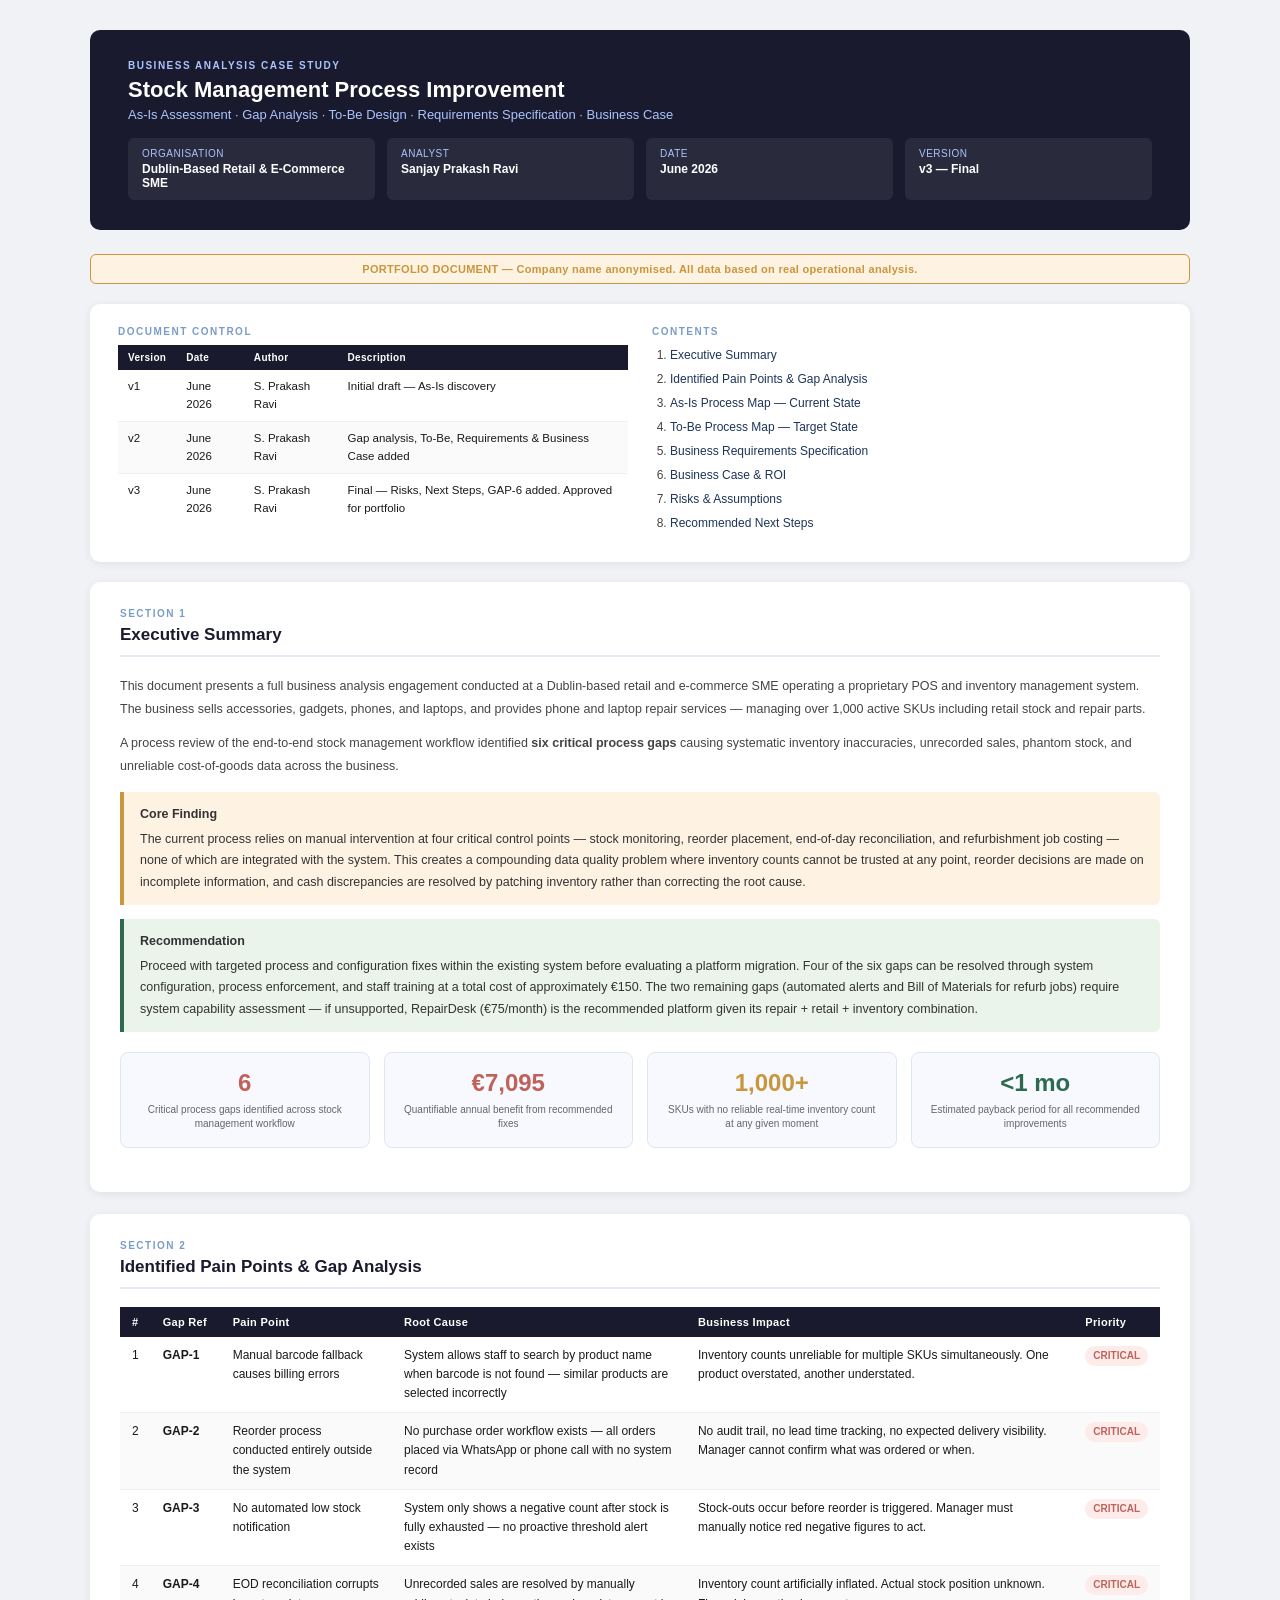
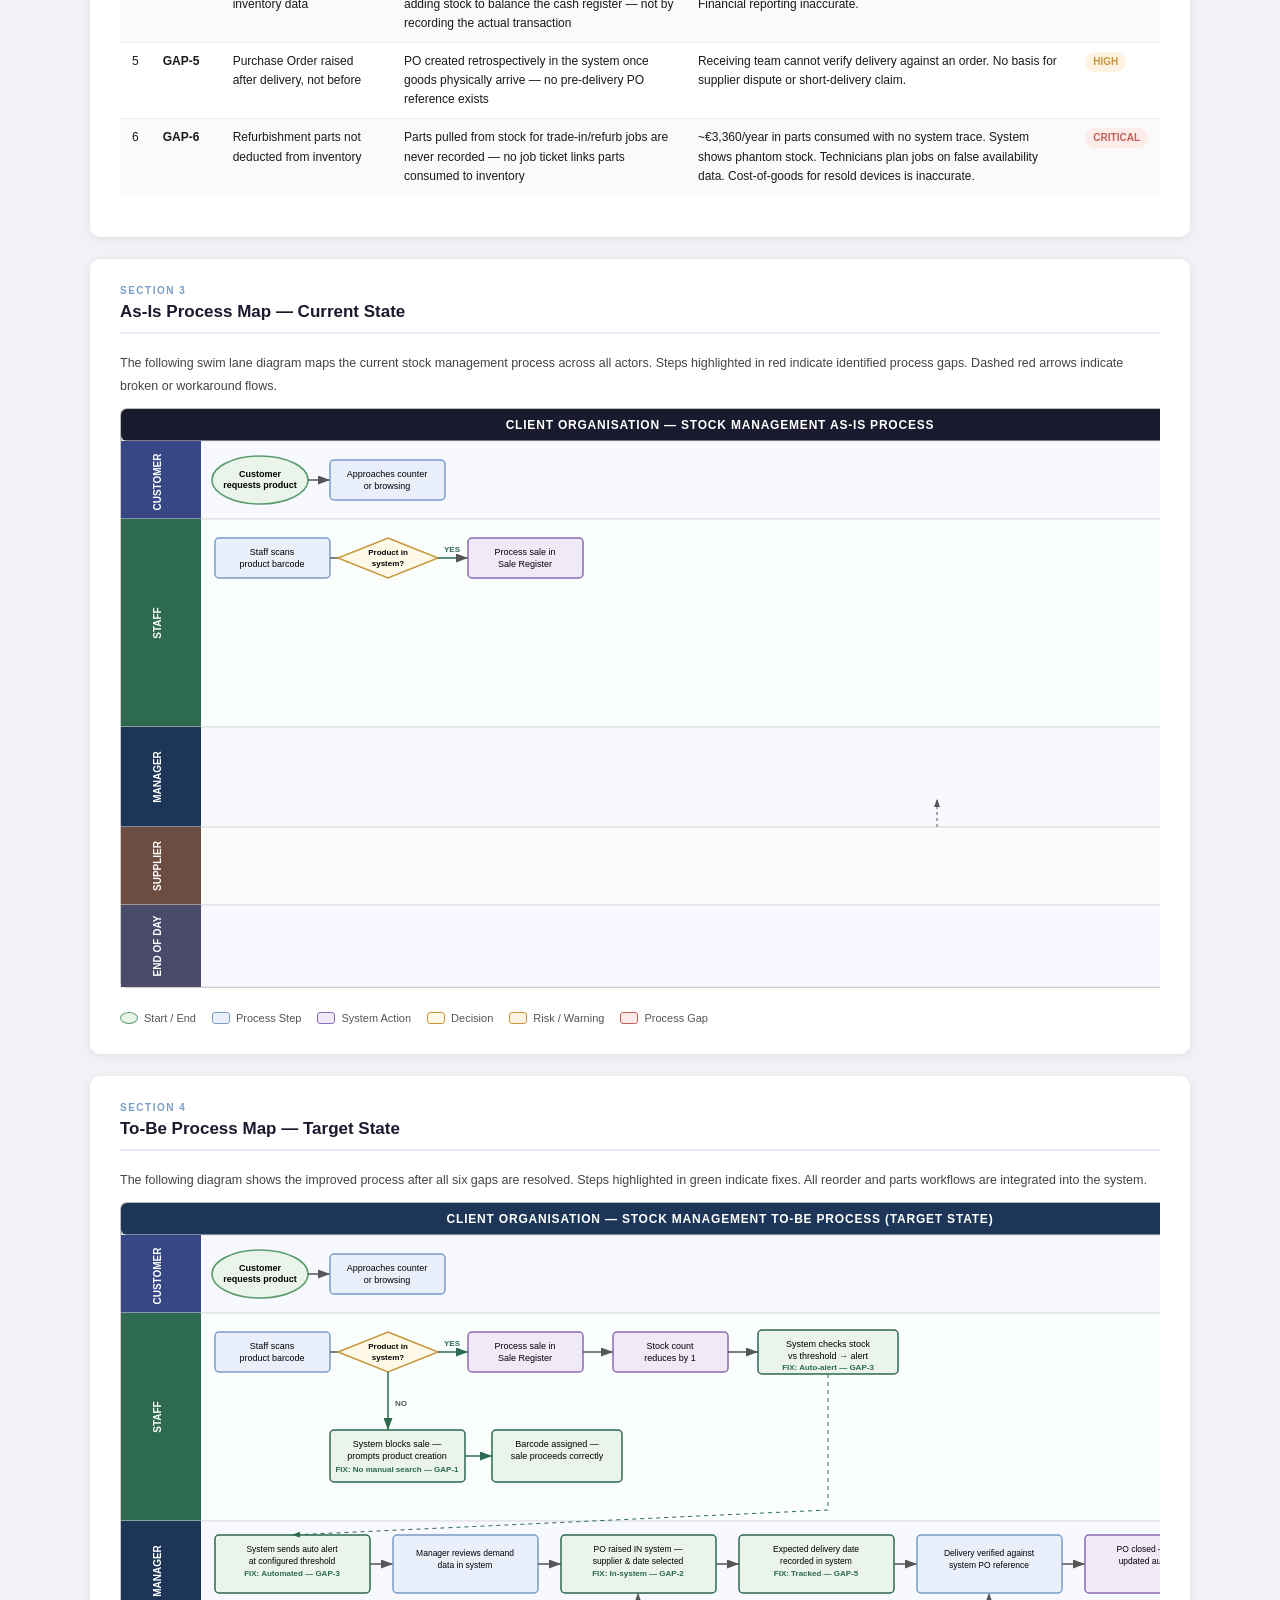
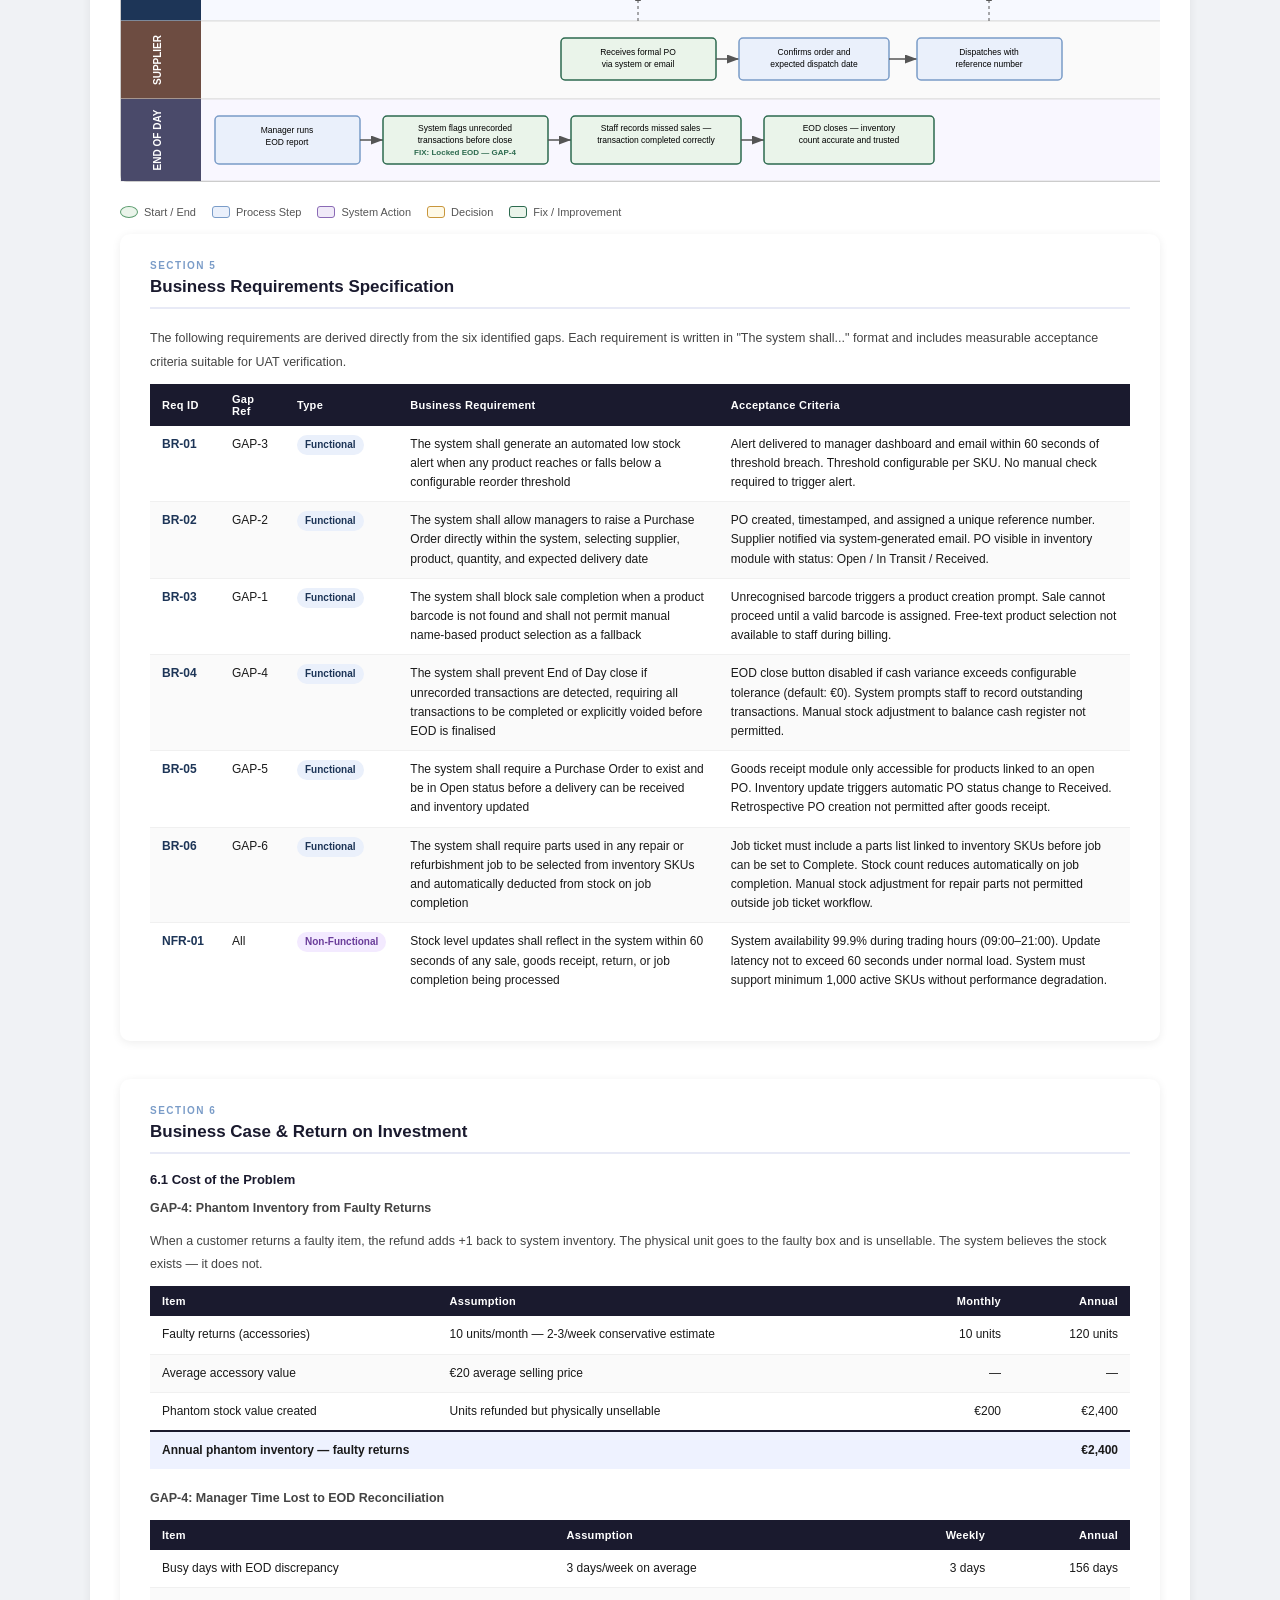
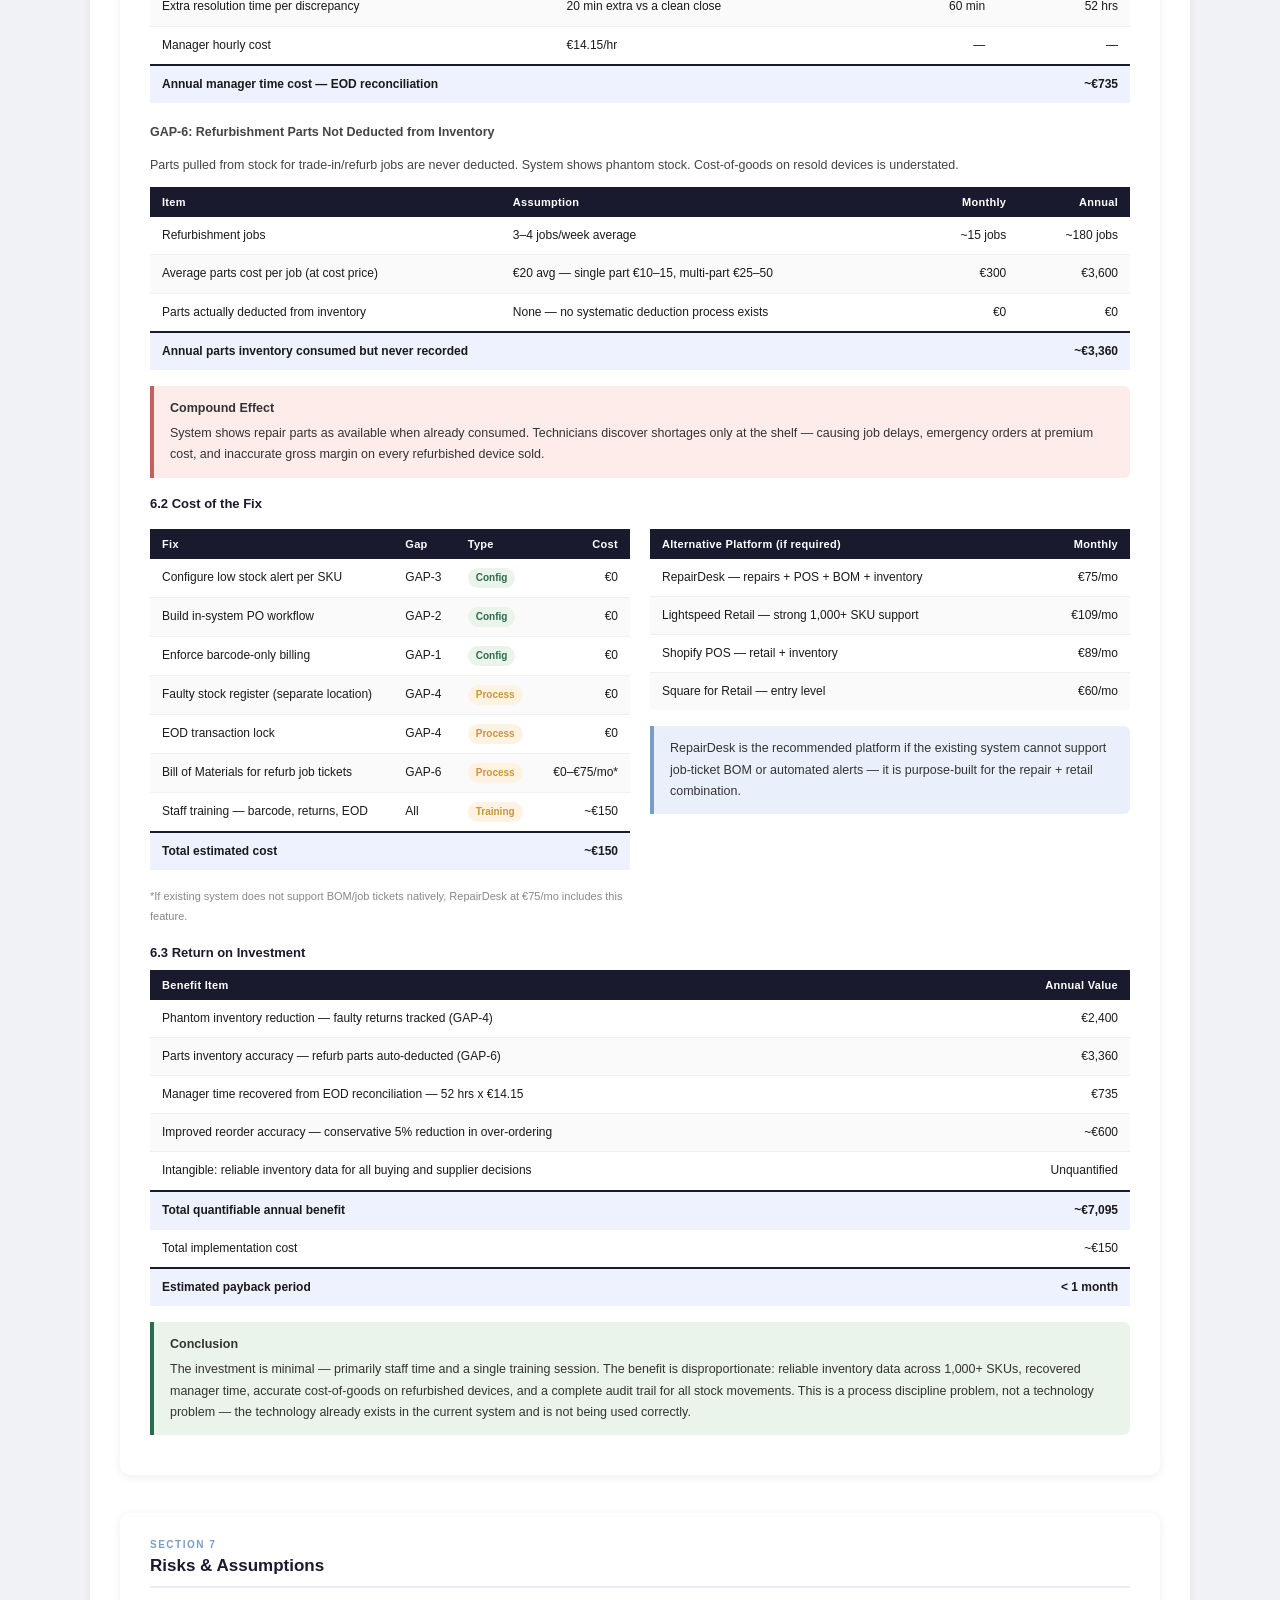
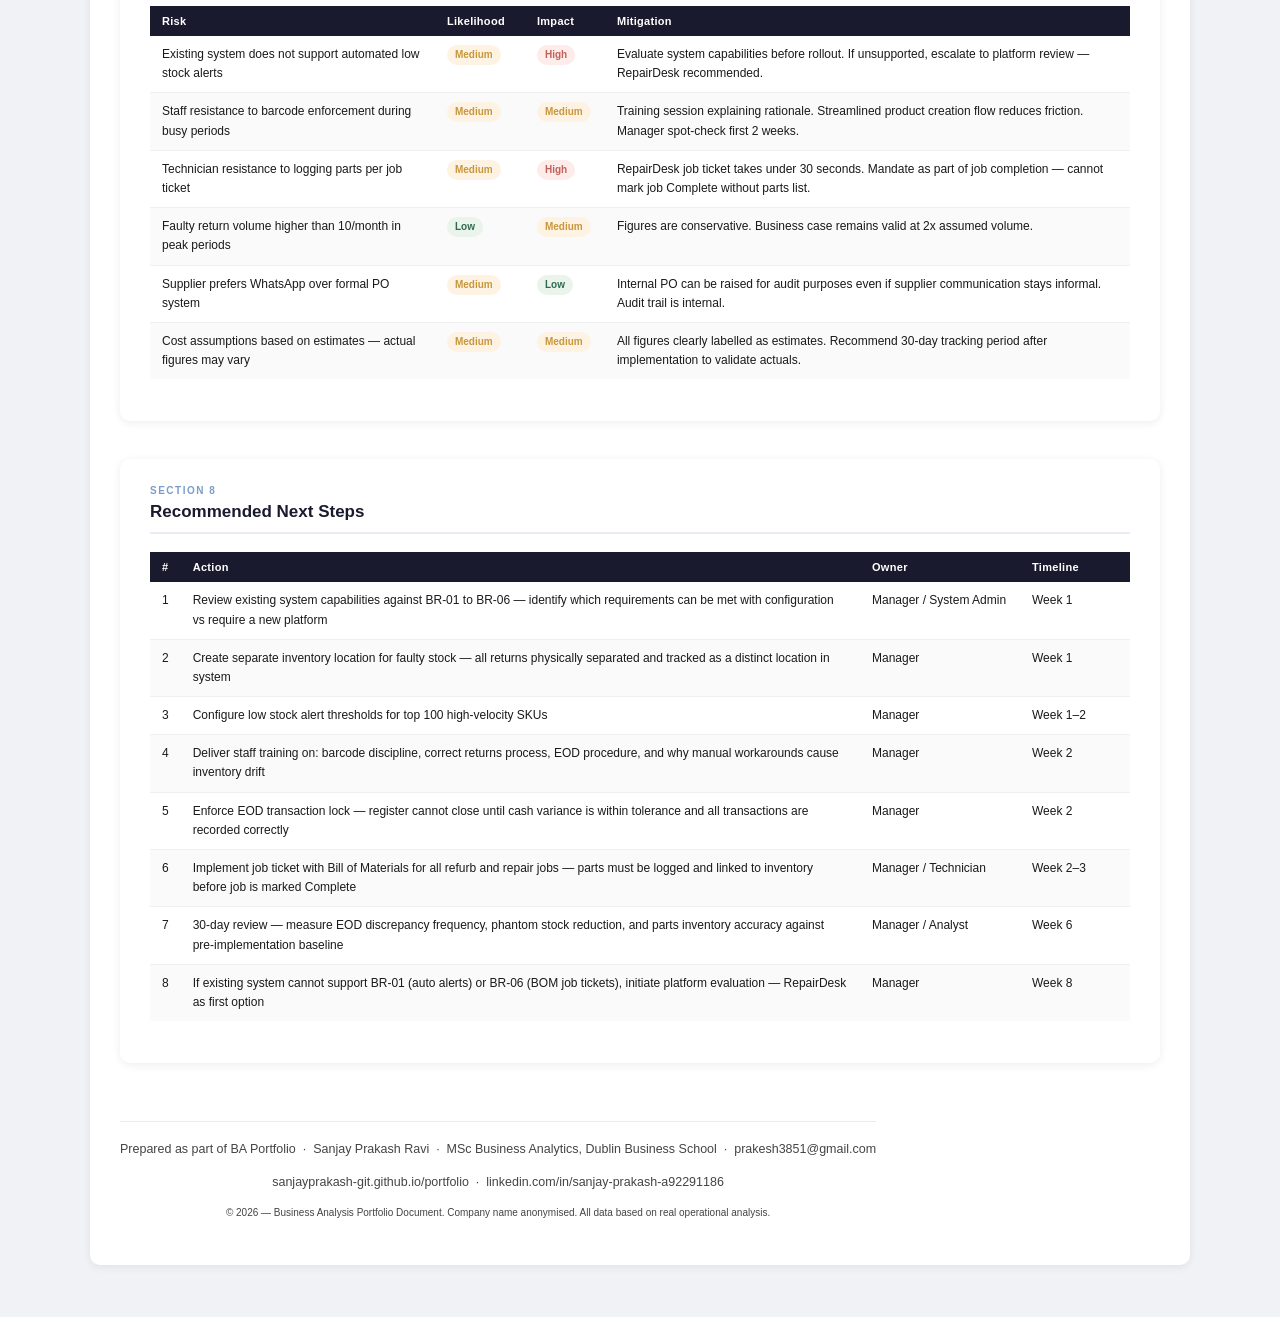
==== commit ababc91e: "Fix bennova case study — strip line number artifacts from HTML" ====
--- a/bennova-case-study.html
+++ b/bennova-case-study.html
@@ -1,362 +1,289 @@
-1|1|1|<!DOCTYPE html>
-2|2|2|<html lang="en">
-3|3|3|<head>
-4|4|4|<meta charset="utf-8">
-5|5|5|<title>Dublin Retail SME — BA Case Study: Full Documentation</title>
-6|6|6|<style>
-7|7|7|* { box-sizing: border-box; margin: 0; padding: 0; }
-8|8|8|body { font-family: "Segoe UI", Arial, sans-serif; background: #f0f2f5; padding: 30px; color: #1a1a1a; }
-9|9|9|.page { max-width: 1100px; margin: 0 auto; }
-10|10|10|
-11|11|11|/* HEADER */
-12|12|12|.header { background: #1a1a2e; color: white; border-radius: 10px; padding: 30px 38px; margin-bottom: 24px; }
-13|13|13|.header h1 { font-size: 22px; font-weight: 700; margin-bottom: 4px; }
-14|14|14|.header .sub { font-size: 13px; color: #aac4ff; margin-bottom: 14px; }
-15|15|15|.meta-grid { display: grid; grid-template-columns: repeat(4, 1fr); gap: 12px; margin-top: 16px; }
-16|16|16|.meta-item { background: rgba(255,255,255,0.07); border-radius: 6px; padding: 10px 14px; }
-17|17|17|.meta-item .label { font-size: 10px; color: #aac4ff; letter-spacing: 0.5px; text-transform: uppercase; margin-bottom: 3px; }
-18|18|18|.meta-item .value { font-size: 12px; color: white; font-weight: 600; }
-19|19|19|
-20|20|20|/* DOC CONTROL */
-21|21|21|.doc-control { background: white; border-radius: 10px; box-shadow: 0 2px 10px rgba(0,0,0,0.07); padding: 22px 28px; margin-bottom: 20px; display: grid; grid-template-columns: 1fr 1fr; gap: 24px; }
-22|22|22|.toc ol { padding-left: 18px; }
-23|23|23|.toc li { font-size: 12px; color: #444; line-height: 2; }
-24|24|24|.toc li a { color: #1d3557; text-decoration: none; }
-25|25|25|.toc li a:hover { text-decoration: underline; }
-26|26|26|.version-table { width: 100%; border-collapse: collapse; font-size: 11.5px; }
-27|27|27|.version-table th { background: #1a1a2e; color: white; padding: 7px 10px; text-align: left; font-size: 10px; letter-spacing: 0.3px; }
-28|28|28|.version-table td { padding: 7px 10px; border-bottom: 1px solid #f0f0f0; }
-29|29|29|
-30|30|30|/* SECTION CARDS */
-31|31|31|.card { background: white; border-radius: 10px; box-shadow: 0 2px 10px rgba(0,0,0,0.07); padding: 26px 30px; margin-bottom: 22px; }
-32|32|32|.section-label { font-size: 10px; font-weight: 700; color: #7a9cc8; letter-spacing: 1.5px; text-transform: uppercase; margin-bottom: 6px; }
-33|33|33|.card h2 { font-size: 17px; font-weight: 700; color: #1a1a2e; padding-bottom: 10px; border-bottom: 2px solid #e8eaf6; margin-bottom: 18px; }
-34|34|34|.card h3 { font-size: 13px; font-weight: 700; color: #1a1a2e; margin: 18px 0 10px; }
-35|35|35|p { font-size: 12.5px; line-height: 1.85; color: #444; margin-bottom: 10px; }
-36|36|36|p:last-child { margin-bottom: 0; }
-37|37|37|
-38|38|38|/* CALLOUTS */
-39|39|39|.callout { border-left: 4px solid #7a9cc8; background: #eaf0fb; padding: 12px 16px; border-radius: 0 6px 6px 0; margin: 14px 0; font-size: 12.5px; line-height: 1.7; color: #333; }
-40|40|40|.callout.green  { border-left-color: #2d6a4f; background: #eaf4ea; }
-41|41|41|.callout.amber  { border-left-color: #c8963c; background: #fef3e2; }
-42|42|42|.callout.red    { border-left-color: #c0625a; background: #fdecea; }
-43|43|43|.callout strong { display: block; margin-bottom: 4px; }
-44|44|44|
-45|45|45|/* TABLES */
-46|46|46|table { width: 100%; border-collapse: collapse; font-size: 12px; margin: 8px 0 16px; }
-47|47|47|th { background: #1a1a2e; color: white; padding: 9px 12px; text-align: left; font-size: 11px; letter-spacing: 0.3px; }
-48|48|48|td { padding: 9px 12px; border-bottom: 1px solid #f0f0f0; vertical-align: top; line-height: 1.6; }
-49|49|49|tr:last-child td { border-bottom: none; }
-50|50|50|tr:nth-child(even) td { background: #fafafa; }
-51|51|51|.total-row td { font-weight: 700; background: #eef2ff !important; border-top: 2px solid #1a1a2e; }
-52|52|52|.num { text-align: right; font-variant-numeric: tabular-nums; }
-53|53|53|.badge { display: inline-block; padding: 2px 8px; border-radius: 10px; font-size: 10px; font-weight: 700; white-space: nowrap; }
-54|54|54|.badge.crit { background: #fdecea; color: #c0625a; }
-55|55|55|.badge.high { background: #fef3e2; color: #c8963c; }
-56|56|56|.badge.grn  { background: #eaf4ea; color: #2d6a4f; }
-57|57|57|.badge.blue { background: #eaf0fb; color: #1d3557; }
-58|58|58|.badge.med  { background: #f3eaff; color: #6a3d9a; }
-59|59|59|.req-id { font-weight: 700; color: #1d3557; white-space: nowrap; }
-60|60|60|
-61|61|61|/* KPI ROW */
-62|62|62|.kpi-row { display: grid; grid-template-columns: repeat(4, 1fr); gap: 14px; margin-bottom: 18px; }
-63|63|63|.kpi { background: #f7f9ff; border: 1px solid #e0e6f0; border-radius: 8px; padding: 16px; text-align: center; }
-64|64|64|.kpi .val { font-size: 24px; font-weight: 700; color: #1a1a2e; line-height: 1.2; }
-65|65|65|.kpi .lbl { font-size: 10px; color: #666; margin-top: 5px; line-height: 1.4; }
-66|66|66|.kpi.red .val { color: #c0625a; }
-67|67|67|.kpi.grn .val { color: #2d6a4f; }
-68|68|68|.kpi.amb .val { color: #c8963c; }
-69|69|69|
-70|70|70|/* DIAGRAM */
-71|71|71|.diagram-scroll { overflow-x: auto; padding-bottom: 8px; }
-72|72|72|.legend { display: flex; gap: 16px; flex-wrap: wrap; padding: 12px 0 4px; }
-73|73|73|.li { display: flex; align-items: center; gap: 6px; font-size: 11px; color: #555; }
-74|74|74|.sw { width: 18px; height: 12px; border-radius: 3px; flex-shrink: 0; }
-75|75|75|
-76|76|76|/* TWO COL */
-77|77|77|.two-col { display: grid; grid-template-columns: 1fr 1fr; gap: 20px; }
-78|78|78|
-79|79|79|/* FOOTER */
-80|80|80|.footer { text-align: center; font-size: 11px; color: #aaa; margin-top: 20px; padding-bottom: 12px; border-top: 1px solid #e8eaf6; padding-top: 16px; }
-81|81|81|.confidential { background: #fef3e2; border: 1px solid #c8963c; border-radius: 6px; padding: 8px 14px; font-size: 11px; color: #c8963c; text-align: center; margin-bottom: 20px; font-weight: 600; letter-spacing: 0.3px; }
-82|82|82|
-83|83|83|@media print {
-84|84|84|  body { background: white; padding: 10px; }
-85|85|85|  .card { box-shadow: none; border: 1px solid #ddd; }
-86|86|86|}
-87|87|87|</style>
-88|88|88|</head>
-89|89|89|<body>
-90|90|90|<div class="page">
-91|91|91|
-92|92|92|<!-- HEADER -->
-93|93|93|<div class="header">
-94|94|94|  <div class="section-label" style="color:#aac4ff;">BUSINESS ANALYSIS CASE STUDY</div>
-95|95|95|  <h1>Stock Management Process Improvement</h1>
-96|96|96|  <div class="sub">As-Is Assessment · Gap Analysis · To-Be Design · Requirements Specification · Business Case</div>
-97|97|97|  <div class="meta-grid">
-98|98|98|    <div class="meta-item"><div class="label">Organisation</div><div class="value">Dublin-Based Retail &amp; E-Commerce SME</div></div>
-99|99|99|    <div class="meta-item"><div class="label">Analyst</div><div class="value">Sanjay Prakash Ravi</div></div>
-100|100|100|    <div class="meta-item"><div class="label">Date</div><div class="value">June 2026</div></div>
-101|101|101|    <div class="meta-item"><div class="label">Version</div><div class="value">v3 — Final</div></div>
-102|102|102|  </div>
-103|103|103|</div>
-104|104|104|
-105|105|105|<!-- CONFIDENTIALITY -->
-106|106|106|<div class="confidential">PORTFOLIO DOCUMENT — Company name anonymised. All data based on real operational analysis.</div>
-107|107|107|
-108|108|108|<!-- DOCUMENT CONTROL + TOC -->
-109|109|109|<div class="doc-control">
-110|110|110|  <div>
-111|111|111|    <div class="section-label">Document Control</div>
-112|112|112|    <table class="version-table">
-113|113|113|      <thead><tr><th>Version</th><th>Date</th><th>Author</th><th>Description</th></tr></thead>
-114|114|114|      <tbody>
+<!DOCTYPE html>
+<html lang="en">
+<head>
+<meta charset="utf-8">
+<title>Dublin Retail SME — BA Case Study: Full Documentation</title>
+<style>
+* { box-sizing: border-box; margin: 0; padding: 0; }
+body { font-family: "Segoe UI", Arial, sans-serif; background: #f0f2f5; padding: 30px; color: #1a1a1a; }
+.page { max-width: 1100px; margin: 0 auto; }
+
+/* HEADER */
+.header { background: #1a1a2e; color: white; border-radius: 10px; padding: 30px 38px; margin-bottom: 24px; }
+.header h1 { font-size: 22px; font-weight: 700; margin-bottom: 4px; }
+.header .sub { font-size: 13px; color: #aac4ff; margin-bottom: 14px; }
+.meta-grid { display: grid; grid-template-columns: repeat(4, 1fr); gap: 12px; margin-top: 16px; }
+.meta-item { background: rgba(255,255,255,0.07); border-radius: 6px; padding: 10px 14px; }
+.meta-item .label { font-size: 10px; color: #aac4ff; letter-spacing: 0.5px; text-transform: uppercase; margin-bottom: 3px; }
+.meta-item .value { font-size: 12px; color: white; font-weight: 600; }
+
+/* DOC CONTROL */
+.doc-control { background: white; border-radius: 10px; box-shadow: 0 2px 10px rgba(0,0,0,0.07); padding: 22px 28px; margin-bottom: 20px; display: grid; grid-template-columns: 1fr 1fr; gap: 24px; }
+.toc ol { padding-left: 18px; }
+.toc li { font-size: 12px; color: #444; line-height: 2; }
+.toc li a { color: #1d3557; text-decoration: none; }
+.toc li a:hover { text-decoration: underline; }
+.version-table { width: 100%; border-collapse: collapse; font-size: 11.5px; }
+.version-table th { background: #1a1a2e; color: white; padding: 7px 10px; text-align: left; font-size: 10px; letter-spacing: 0.3px; }
+.version-table td { padding: 7px 10px; border-bottom: 1px solid #f0f0f0; }
+
+/* SECTION CARDS */
+.card { background: white; border-radius: 10px; box-shadow: 0 2px 10px rgba(0,0,0,0.07); padding: 26px 30px; margin-bottom: 22px; }
+.section-label { font-size: 10px; font-weight: 700; color: #7a9cc8; letter-spacing: 1.5px; text-transform: uppercase; margin-bottom: 6px; }
+.card h2 { font-size: 17px; font-weight: 700; color: #1a1a2e; padding-bottom: 10px; border-bottom: 2px solid #e8eaf6; margin-bottom: 18px; }
+.card h3 { font-size: 13px; font-weight: 700; color: #1a1a2e; margin: 18px 0 10px; }
+p { font-size: 12.5px; line-height: 1.85; color: #444; margin-bottom: 10px; }
+p:last-child { margin-bottom: 0; }
+
+/* CALLOUTS */
+.callout { border-left: 4px solid #7a9cc8; background: #eaf0fb; padding: 12px 16px; border-radius: 0 6px 6px 0; margin: 14px 0; font-size: 12.5px; line-height: 1.7; color: #333; }
+.callout.green  { border-left-color: #2d6a4f; background: #eaf4ea; }
+.callout.amber  { border-left-color: #c8963c; background: #fef3e2; }
+.callout.red    { border-left-color: #c0625a; background: #fdecea; }
+.callout strong { display: block; margin-bottom: 4px; }
+
+/* TABLES */
+table { width: 100%; border-collapse: collapse; font-size: 12px; margin: 8px 0 16px; }
+th { background: #1a1a2e; color: white; padding: 9px 12px; text-align: left; font-size: 11px; letter-spacing: 0.3px; }
+td { padding: 9px 12px; border-bottom: 1px solid #f0f0f0; vertical-align: top; line-height: 1.6; }
+tr:last-child td { border-bottom: none; }
+tr:nth-child(even) td { background: #fafafa; }
+.total-row td { font-weight: 700; background: #eef2ff !important; border-top: 2px solid #1a1a2e; }
+.num { text-align: right; font-variant-numeric: tabular-nums; }
+.badge { display: inline-block; padding: 2px 8px; border-radius: 10px; font-size: 10px; font-weight: 700; white-space: nowrap; }
+.badge.crit { background: #fdecea; color: #c0625a; }
+.badge.high { background: #fef3e2; color: #c8963c; }
+.badge.grn  { background: #eaf4ea; color: #2d6a4f; }
+.badge.blue { background: #eaf0fb; color: #1d3557; }
+.badge.med  { background: #f3eaff; color: #6a3d9a; }
+.req-id { font-weight: 700; color: #1d3557; white-space: nowrap; }
+
+/* KPI ROW */
+.kpi-row { display: grid; grid-template-columns: repeat(4, 1fr); gap: 14px; margin-bottom: 18px; }
+.kpi { background: #f7f9ff; border: 1px solid #e0e6f0; border-radius: 8px; padding: 16px; text-align: center; }
+.kpi .val { font-size: 24px; font-weight: 700; color: #1a1a2e; line-height: 1.2; }
+.kpi .lbl { font-size: 10px; color: #666; margin-top: 5px; line-height: 1.4; }
+.kpi.red .val { color: #c0625a; }
+.kpi.grn .val { color: #2d6a4f; }
+.kpi.amb .val { color: #c8963c; }
+
+/* DIAGRAM */
+.diagram-scroll { overflow-x: auto; padding-bottom: 8px; }
+.legend { display: flex; gap: 16px; flex-wrap: wrap; padding: 12px 0 4px; }
+.li { display: flex; align-items: center; gap: 6px; font-size: 11px; color: #555; }
+.sw { width: 18px; height: 12px; border-radius: 3px; flex-shrink: 0; }
+
+/* TWO COL */
+.two-col { display: grid; grid-template-columns: 1fr 1fr; gap: 20px; }
+
+/* FOOTER */
+.footer { text-align: center; font-size: 11px; color: #aaa; margin-top: 20px; padding-bottom: 12px; border-top: 1px solid #e8eaf6; padding-top: 16px; }
+.confidential { background: #fef3e2; border: 1px solid #c8963c; border-radius: 6px; padding: 8px 14px; font-size: 11px; color: #c8963c; text-align: center; margin-bottom: 20px; font-weight: 600; letter-spacing: 0.3px; }
+
+@media print {
+  body { background: white; padding: 10px; }
+  .card { box-shadow: none; border: 1px solid #ddd; }
+}
+</style>
+</head>
+<body>
+<div class="page">
+
+<!-- HEADER -->
+<div class="header">
+  <div class="section-label" style="color:#aac4ff;">BUSINESS ANALYSIS CASE STUDY</div>
+  <h1>Stock Management Process Improvement</h1>
+  <div class="sub">As-Is Assessment · Gap Analysis · To-Be Design · Requirements Specification · Business Case</div>
+  <div class="meta-grid">
+    <div class="meta-item"><div class="label">Organisation</div><div class="value">Dublin-Based Retail &amp; E-Commerce SME</div></div>
+    <div class="meta-item"><div class="label">Analyst</div><div class="value">Sanjay Prakash Ravi</div></div>
+    <div class="meta-item"><div class="label">Date</div><div class="value">June 2026</div></div>
+    <div class="meta-item"><div class="label">Version</div><div class="value">v3 — Final</div></div>
+  </div>
+</div>
+
+<!-- CONFIDENTIALITY -->
+<div class="confidential">PORTFOLIO DOCUMENT — Company name anonymised. All data based on real operational analysis.</div>
+
+<!-- DOCUMENT CONTROL + TOC -->
+<div class="doc-control">
+  <div>
+    <div class="section-label">Document Control</div>
+    <table class="version-table">
+      <thead><tr><th>Version</th><th>Date</th><th>Author</th><th>Description</th></tr></thead>
+      <tbody>
 <tr><td>v1</td><td>June 2026</td><td>S. Prakash Ravi</td><td>Initial draft — As-Is discovery</td></tr>
 <tr><td>v2</td><td>June 2026</td><td>S. Prakash Ravi</td><td>Gap analysis, To-Be, Requirements &amp; Business Case added</td></tr>
 <tr><td>v3</td><td>June 2026</td><td>S. Prakash Ravi</td><td>Final — Risks, Next Steps, GAP-6 added. Approved for portfolio</td></tr>
-119|119|119|      </tbody>
-120|120|120|    </table>
-121|121|121|  </div>
-122|122|122|  <div class="toc">
-123|123|123|    <div class="section-label">Contents</div>
-124|124|124|    <ol>
-125|125|125|      <li><a href="#exec">Executive Summary</a></li>
-126|126|126|      <li><a href="#gaps">Identified Pain Points &amp; Gap Analysis</a></li>
-127|127|127|      <li><a href="#asis">As-Is Process Map — Current State</a></li>
-128|128|128|      <li><a href="#tobe">To-Be Process Map — Target State</a></li>
-129|129|129|      <li><a href="#reqs">Business Requirements Specification</a></li>
-130|130|130|      <li><a href="#bizcase">Business Case &amp; ROI</a></li>
-131|131|131|      <li><a href="#risks">Risks &amp; Assumptions</a></li>
-132|132|132|      <li><a href="#nextsteps">Recommended Next Steps</a></li>
-133|133|133|    </ol>
-134|134|134|  </div>
-135|135|135|</div>
-136|136|136|
-137|137|<!-- SECTION 1: EXECUTIVE SUMMARY -->
-138|138|<div class="card" id="exec">
-139|139|  <div class="section-label">Section 1</div>
-140|140|  <h2>Executive Summary</h2>
-141|141|  <p>This document presents a full business analysis engagement conducted at a Dublin-based retail and e-commerce SME operating a proprietary POS and inventory management system. The business sells accessories, gadgets, phones, and laptops, and provides phone and laptop repair services — managing over 1,000 active SKUs including retail stock and repair parts.</p>
-142|142|  <p>A process review of the end-to-end stock management workflow identified <strong>six critical process gaps</strong> causing systematic inventory inaccuracies, unrecorded sales, phantom stock, and unreliable cost-of-goods data across the business.</p>
-143|143|
-144|144|  <div class="callout amber">
-145|145|    <strong>Core Finding</strong>
-146|146|    The current process relies on manual intervention at four critical control points — stock monitoring, reorder placement, end-of-day reconciliation, and refurbishment job costing — none of which are integrated with the system. This creates a compounding data quality problem where inventory counts cannot be trusted at any point, reorder decisions are made on incomplete information, and cash discrepancies are resolved by patching inventory rather than correcting the root cause.
-147|147|  </div>
-148|148|
-149|149|  <div class="callout green">
-150|150|    <strong>Recommendation</strong>
-151|151|    Proceed with targeted process and configuration fixes within the existing system before evaluating a platform migration. Four of the six gaps can be resolved through system configuration, process enforcement, and staff training at a total cost of approximately €150. The two remaining gaps (automated alerts and Bill of Materials for refurb jobs) require system capability assessment — if unsupported, RepairDesk (€75/month) is the recommended platform given its repair + retail + inventory combination.
-152|152|  </div>
-153|153|
-154|154|  <div class="kpi-row" style="margin-top:20px;">
-155|155|    <div class="kpi red"><div class="val">6</div><div class="lbl">Critical process gaps identified across stock management workflow</div></div>
-156|156|    <div class="kpi red"><div class="val">€7,095</div><div class="lbl">Quantifiable annual benefit from recommended fixes</div></div>
-157|157|    <div class="kpi amb"><div class="val">1,000+</div><div class="lbl">SKUs with no reliable real-time inventory count at any given moment</div></div>
-158|158|    <div class="kpi grn"><div class="val">&lt;1 mo</div><div class="lbl">Estimated payback period for all recommended improvements</div></div>
-159|159|  </div>
-160|160|</div>
-161|161|
-162|162|<!-- SECTION 2: GAP ANALYSIS -->
-163|163|<div class="card" id="gaps">
-164|164|  <div class="section-label">Section 2</div>
-165|165|  <h2>Identified Pain Points &amp; Gap Analysis</h2>
-166|166|  <table>
-167|167|    <thead>
-168|168|      <tr><th width="28">#</th><th width="70">Gap Ref</th><th>Pain Point</th><th>Root Cause</th><th>Business Impact</th><th width="80">Priority</th></tr>
-169|169|    </thead>
-170|170|    <tbody>
-171|171|      <tr>
-172|172|        <td>1</td><td><strong>GAP-1</strong></td>
-173|173|        <td>Manual barcode fallback causes billing errors</td>
-174|174|        <td>System allows staff to search by product name when barcode is not found — similar products are selected incorrectly</td>
-175|175|        <td>Inventory counts unreliable for multiple SKUs simultaneously. One product overstated, another understated.</td>
-176|176|        <td><span class="badge crit">CRITICAL</span></td>
-177|177|      </tr>
-178|178|      <tr>
-179|179|        <td>2</td><td><strong>GAP-2</strong></td>
-180|180|        <td>Reorder process conducted entirely outside the system</td>
-181|181|        <td>No purchase order workflow exists — all orders placed via WhatsApp or phone call with no system record</td>
-182|182|        <td>No audit trail, no lead time tracking, no expected delivery visibility. Manager cannot confirm what was ordered or when.</td>
-183|183|        <td><span class="badge crit">CRITICAL</span></td>
-184|184|      </tr>
-185|185|      <tr>
-186|186|        <td>3</td><td><strong>GAP-3</strong></td>
-187|187|        <td>No automated low stock notification</td>
-188|188|        <td>System only shows a negative count after stock is fully exhausted — no proactive threshold alert exists</td>
-189|189|        <td>Stock-outs occur before reorder is triggered. Manager must manually notice red negative figures to act.</td>
-190|190|        <td><span class="badge crit">CRITICAL</span></td>
-191|191|      </tr>
-192|192|      <tr>
-193|193|        <td>4</td><td><strong>GAP-4</strong></td>
-194|194|        <td>EOD reconciliation corrupts inventory data</td>
-195|195|        <td>Unrecorded sales are resolved by manually adding stock to balance the cash register — not by recording the actual transaction</td>
-196|196|        <td>Inventory count artificially inflated. Actual stock position unknown. Financial reporting inaccurate.</td>
-197|197|        <td><span class="badge crit">CRITICAL</span></td>
-198|198|      </tr>
-199|199|      <tr>
-200|200|        <td>5</td><td><strong>GAP-5</strong></td>
-201|201|        <td>Purchase Order raised after delivery, not before</td>
-202|202|        <td>PO created retrospectively in the system once goods physically arrive — no pre-delivery PO reference exists</td>
-203|203|        <td>Receiving team cannot verify delivery against an order. No basis for supplier dispute or short-delivery claim.</td>
-204|204|        <td><span class="badge high">HIGH</span></td>
-205|205|      </tr>
-206|206|      <tr>
-207|207|        <td>6</td><td><strong>GAP-6</strong></td>
-208|208|        <td>Refurbishment parts not deducted from inventory</td>
-209|209|        <td>Parts pulled from stock for trade-in/refurb jobs are never recorded — no job ticket links parts consumed to inventory</td>
-210|210|        <td>~€3,360/year in parts consumed with no system trace. System shows phantom stock. Technicians plan jobs on false availability data. Cost-of-goods for resold devices is inaccurate.</td>
-211|211|        <td><span class="badge crit">CRITICAL</span></td>
-212|212|      </tr>
-213|213|    </tbody>
-214|214|  </table>
-215|215|</div>
-216|216|
-217|<!-- SECTION 3: AS-IS PROCESS MAP -->
-218|<div class="card" id="asis">
-219|  <div class="section-label">Section 3</div>
-220|  <h2>As-Is Process Map — Current State</h2>
-221|  <p>The following swim lane diagram maps the current stock management process across all actors. Steps highlighted in red indicate identified process gaps. Dashed red arrows indicate broken or workaround flows.</p>
-222|  <div class="diagram-scroll">
-223|  <svg width="1200" height="580" xmlns="http://www.w3.org/2000/svg" font-family="Segoe UI,Arial,sans-serif">
-224|    <defs>
-225|      <marker id="a1" markerWidth="8" markerHeight="6" refX="8" refY="3" orient="auto"><polygon points="0 0,8 3,0 6" fill="#555"/></marker>
-226|      <marker id="a1r" markerWidth="8" markerHeight="6" refX="8" refY="3" orient="auto"><polygon points="0 0,8 3,0 6" fill="#c0625a"/></marker>
-227|      <marker id="a1o" markerWidth="8" markerHeight="6" refX="8" refY="3" orient="auto"><polygon points="0 0,8 3,0 6" fill="#c8963c"/></marker>
-228|    </defs>
-229|    <!-- Pool border -->
-230|    <rect x="1" y="1" width="1198" height="578" rx="6" fill="none" stroke="#bbb" stroke-width="2"/>
-231|    <rect x="1" y="1" width="1198" height="32" rx="6" fill="#1a1a2e"/>
-232|    <text x="600" y="21" text-anchor="middle" fill="white" font-size="12" font-weight="700" letter-spacing="0.8">CLIENT ORGANISATION — STOCK MANAGEMENT AS-IS PROCESS</text>
-233|    <!-- Lanes -->
-234|    <rect x="1" y="33" width="1198" height="78" fill="#f7f9ff" stroke="#ddd" stroke-width="1"/>
-235|    <rect x="1" y="33" width="80" height="78" fill="#374785"/>
-236|    <text x="41" y="74" text-anchor="middle" fill="white" font-size="10" font-weight="700" transform="rotate(-90,41,74)">CUSTOMER</text>
-237|    <rect x="1" y="111" width="1198" height="208" fill="#fafffe" stroke="#ddd" stroke-width="1"/>
-238|    <rect x="1" y="111" width="80" height="208" fill="#2d6a4f"/>
-239|    <text x="41" y="215" text-anchor="middle" fill="white" font-size="10" font-weight="700" transform="rotate(-90,41,215)">STAFF</text>
-240|    <rect x="1" y="319" width="1198" height="100" fill="#f7f9ff" stroke="#ddd" stroke-width="1"/>
-241|    <rect x="1" y="319" width="80" height="100" fill="#1d3557"/>
-242|    <text x="41" y="369" text-anchor="middle" fill="white" font-size="10" font-weight="700" transform="rotate(-90,41,369)">MANAGER</text>
-243|    <rect x="1" y="419" width="1198" height="78" fill="#fafafa" stroke="#ddd" stroke-width="1"/>
-244|    <rect x="1" y="419" width="80" height="78" fill="#6d4c41"/>
-245|    <text x="41" y="458" text-anchor="middle" fill="white" font-size="10" font-weight="700" transform="rotate(-90,41,458)">SUPPLIER</text>
-246|    <rect x="1" y="497" width="1198" height="82" fill="#f9f7ff" stroke="#ddd" stroke-width="1"/>
-247|    <rect x="1" y="497" width="80" height="82" fill="#4a4a6a"/>
-248|    <text x="41" y="538" text-anchor="middle" fill="white" font-size="10" font-weight="700" transform="rotate(-90,41,538)">END OF DAY</text>
-249|    <!-- CUSTOMER -->
-250|    <ellipse cx="140" cy="72" rx="48" ry="24" fill="#eaf4ea" stroke="#5a9c6e" stroke-width="1.5"/>
-251|    <text x="140" y="69" text-anchor="middle" font-size="9" font-weight="600">Customer</text>
-252|    <text x="140" y="80" text-anchor="middle" font-size="9" font-weight="600">requests product</text>
-253|    <line x1="188" y1="72" x2="210" y2="72" stroke="#555" stroke-width="1.5" marker-end="url(#a1)"/>
-254|    <rect x="210" y="52" width="115" height="40" rx="4" fill="#eaf0fb" stroke="#7a9cc8" stroke-width="1.5"/>
-255|    <text x="267" y="69" text-anchor="middle" font-size="9">Approaches counter</text>
-256|    <text x="267" y="81" text-anchor="middle" font-size="9">or browsing</text>
-257|    <!-- STAFF YES PATH -->
-258|    <rect x="95" y="130" width="115" height="40" rx="4" fill="#eaf0fb" stroke="#7a9cc8" stroke-width="1.5"/>
-259|    <text x="152" y="147" text-anchor="middle" font-size="9">Staff scans</text>
-260|    <text x="152" y="159" text-anchor="middle" font-size="9">product barcode</text>
-261|    <line x1="210" y1="150" x2="238" y2="150" stroke="#555" stroke-width="1.5" marker-end="url(#a1)"/>
-262|    <polygon points="268,130 318,150 268,170 218,150" fill="#fef9e7" stroke="#c8963c" stroke-width="1.5"/>
-263|    <text x="268" y="147" text-anchor="middle" font-size="8" font-weight="600">Product in</text>
-264|    <text x="268" y="158" text-anchor="middle" font-size="8" font-weight="600">system?</text>
-265|    <line x1="318" y1="150" x2="348" y2="150" stroke="#2d6a4f" stroke-width="1.5" marker-end="url(#a1)"/>
-266|    <text x="332" y="144" text-anchor="middle" font-size="8" fill="#2d6a4f" font-weight="600">YES</text>
-267|    <rect x="348" y="130" width="115" height="40" rx="4" fill="#f0eaf8" stroke="#8a6ab5" stroke-width="1.5"/>
-268|    <text x="405" y="147" text-anchor="middle" font-size="9">Process sale in</text>
-269|    <text x="405" y="159" text-anchor="middle" font-size="9">Sale Register</text>
-270|    <line x1="463" y1="150" x2="493" y2="150" stroke="#555" stroke-width="1.5" marker-end="url(#a1)"/>
-271|    <rect x="493" y="130" width="115" height="40" rx="4" fill="#f0eaf8" stroke="#8a6ab5" stroke-width="1.5"/>
-272|    <text x="550" y="147" text-anchor="middle" font-size="9">Stock count</text>
-273|    <text x="550" y="159" text-anchor="middle" font-size="9">reduces by 1</text>
-274|    <line x1="608" y1="150" x2="638" y2="150" stroke="#555" stroke-width="1.5" marker-end="url(#a1)"/>
-275|    <rect x="638" y="128" width="130" height="44" rx="4" fill="#fef3e2" stroke="#c8963c" stroke-width="1.5"/>
-276|    <text x="703" y="145" text-anchor="middle" font-size="9">Stock reaches zero</text>
-277|    <text x="703" y="157" text-anchor="middle" font-size="9">or negative (red)</text>
-278|    <text x="703" y="168" text-anchor="middle" font-size="8" fill="#c8963c" font-weight="600">No alert — GAP-3</text>
-279|    <!-- NO PATH -->
-280|    <line x1="268" y1="170" x2="268" y2="228" stroke="#c0625a" stroke-width="1.5" stroke-dasharray="4" marker-end="url(#a1r)"/>
-281|    <text x="275" y="204" font-size="8" fill="#c0625a" font-weight="600">NO</text>
-282|    <rect x="210" y="228" width="125" height="50" rx="4" fill="#fdecea" stroke="#c0625a" stroke-width="1.5"/>
-283|    <text x="272" y="245" text-anchor="middle" font-size="9">Staff manually</text>
-284|    <text x="272" y="257" text-anchor="middle" font-size="9">searches product name</text>
-285|    <text x="272" y="270" text-anchor="middle" font-size="8" fill="#c0625a" font-weight="600">GAP-1</text>
-286|    <line x1="335" y1="253" x2="362" y2="253" stroke="#c0625a" stroke-width="1.5" stroke-dasharray="4" marker-end="url(#a1r)"/>
-287|    <rect x="362" y="228" width="125" height="50" rx="4" fill="#fdecea" stroke="#c0625a" stroke-width="1.5"/>
-288|    <text x="424" y="245" text-anchor="middle" font-size="9">Incorrect product</text>
-289|    <text x="424" y="257" text-anchor="middle" font-size="9">billed — inventory</text>
-290|    <text x="424" y="270" text-anchor="middle" font-size="8" fill="#c0625a" font-weight="600">miscounted GAP-1</text>
-291|    <!-- MANAGER ROW -->
-292|    <rect x="95" y="336" width="140" height="55" rx="4" fill="#fef3e2" stroke="#c8963c" stroke-width="1.5"/>
-293|    <text x="165" y="353" text-anchor="middle" font-size="8.5">Manually notices zero/</text>
-294|    <text x="165" y="365" text-anchor="middle" font-size="8.5">negative stock</text>
-295|    <text x="165" y="377" text-anchor="middle" font-size="8" fill="#c8963c" font-weight="600">No alert — GAP-3</text>
-296|    <line x1="235" y1="363" x2="258" y2="363" stroke="#555" stroke-width="1.5" marker-end="url(#a1)"/>
-297|    <rect x="258" y="336" width="140" height="55" rx="4" fill="#eaf0fb" stroke="#7a9cc8" stroke-width="1.5"/>
-298|    <text x="328" y="353" text-anchor="middle" font-size="8.5">Reviews sales activity</text>
-299|    <text x="328" y="365" text-anchor="middle" font-size="8.5">and demand in system</text>
-300|    <line x1="398" y1="363" x2="421" y2="363" stroke="#555" stroke-width="1.5" marker-end="url(#a1)"/>
-301|    <rect x="421" y="336" width="135" height="55" rx="4" fill="#eaf0fb" stroke="#7a9cc8" stroke-width="1.5"/>
-302|    <text x="488" y="353" text-anchor="middle" font-size="8.5">Determines reorder</text>
-303|    <text x="488" y="365" text-anchor="middle" font-size="8.5">quantity</text>
-304|    <line x1="556" y1="363" x2="579" y2="363" stroke="#555" stroke-width="1.5" marker-end="url(#a1)"/>
-305|    <rect x="579" y="336" width="145" height="55" rx="4" fill="#fdecea" stroke="#c0625a" stroke-width="1.5"/>
-306|    <text x="651" y="351" text-anchor="middle" font-size="8.5">Orders via WhatsApp</text>
-307|    <text x="651" y="363" text-anchor="middle" font-size="8.5">or call — no system</text>
-308|    <text x="651" y="375" text-anchor="middle" font-size="8" fill="#c0625a" font-weight="600">record — GAP-2</text>
-309|    <line x1="724" y1="363" x2="747" y2="363" stroke="#555" stroke-width="1.5" marker-end="url(#a1)"/>
-310|    <rect x="747" y="336" width="140" height="55" rx="4" fill="#eaf0fb" stroke="#7a9cc8" stroke-width="1.5"/>
-311|    <text x="817" y="353" text-anchor="middle" font-size="8.5">Delivery arrives —</text>
-312|    <text x="817" y="365" text-anchor="middle" font-size="8.5">manually verified</text>
-313|    <line x1="887" y1="363" x2="910" y2="363" stroke="#555" stroke-width="1.5" marker-end="url(#a1)"/>
-314|    <rect x="910" y="336" width="145" height="55" rx="4" fill="#fdecea" stroke="#c0625a" stroke-width="1.5"/>
-315|    <text x="982" y="351" text-anchor="middle" font-size="8.5">PO created AFTER</text>
-316|    <text x="982" y="363" text-anchor="middle" font-size="8.5">delivery — inventory</text>
-317|    <text x="982" y="375" text-anchor="middle" font-size="8" fill="#c0625a" font-weight="600">updated — GAP-5</text>
-318|    <!-- SUPPLIER -->
-319|    <rect x="579" y="436" width="145" height="42" rx="4" fill="#eaf0fb" stroke="#7a9cc8" stroke-width="1.5"/>
-320|    <text x="651" y="453" text-anchor="middle" font-size="8.5">Receives order via</text>
-321|    <text x="651" y="465" text-anchor="middle" font-size="8.5">WhatsApp or phone</text>
-322|    <line x1="724" y1="457" x2="747" y2="457" stroke="#555" stroke-width="1.5" marker-end="url(#a1)"/>
-323|    <rect x="747" y="436" width="140" height="42" rx="4" fill="#eaf0fb" stroke="#7a9cc8" stroke-width="1.5"/>
-324|    <text x="817" y="453" text-anchor="middle" font-size="8.5">Processes and</text>
-325|    <text x="817" y="465" text-anchor="middle" font-size="8.5">dispatches delivery</text>
-326|    <!-- EOD -->
-327|    <rect x="95" y="514" width="140" height="48" rx="4" fill="#eaf0fb" stroke="#7a9cc8" stroke-width="1.5"/>
-328|    <text x="165" y="531" text-anchor="middle" font-size="8.5">Manager runs</text>
-329|    <text x="165" y="543" text-anchor="middle" font-size="8.5">EOD cash report</text>
-330|    <line x1="235" y1="538" x2="258" y2="538" stroke="#555" stroke-width="1.5" marker-end="url(#a1)"/>
-331|    <rect x="258" y="514" width="155" height="48" rx="4" fill="#fef3e2" stroke="#c8963c" stroke-width="1.5"/>
-332|    <text x="335" y="531" text-anchor="middle" font-size="8.5">Cash discrepancy found</text>
-333|    <text x="335" y="543" text-anchor="middle" font-size="8.5">— unrecorded sales</text>
-334|    <line x1="413" y1="538" x2="436" y2="538" stroke="#555" stroke-width="1.5" marker-end="url(#a1)"/>
-335|    <rect x="436" y="514" width="160" height="48" rx="4" fill="#fdecea" stroke="#c0625a" stroke-width="1.5"/>
-336|    <text x="516" y="529" text-anchor="middle" font-size="8.5">Products manually added</text>
-337|    <text x="516" y="541" text-anchor="middle" font-size="8.5">to resolve discrepancy</text>
-338|    <text x="516" y="553" text-anchor="middle" font-size="8" fill="#c0625a" font-weight="600">GAP-4</text>
-339|    <line x1="596" y1="538" x2="619" y2="538" stroke="#555" stroke-width="1.5" marker-end="url(#a1)"/>
-340|    <rect x="619" y="514" width="165" height="48" rx="4" fill="#fdecea" stroke="#c0625a" stroke-width="1.5"/>
-341|    <text x="701" y="529" text-anchor="middle" font-size="8.5">Inventory count inaccurate</text>
-342|    <text x="701" y="541" text-anchor="middle" font-size="8.5">— actual stock unknown</text>
-343|    <text x="701" y="553" text-anchor="middle" font-size="8" fill="#c0625a" font-weight="600">GAP-4</text>
-344|    <!-- cross-lane arrows -->
-345|    <line x1="703" y1="172" x2="703" y2="308" stroke="#c8963c" stroke-width="1" stroke-dasharray="4"/>
-346|    <line x1="703" y1="308" x2="165" y2="336" stroke="#c8963c" stroke-width="1" stroke-dasharray="4" marker-end="url(#a1o)"/>
-347|    <line x1="651" y1="419" x2="651" y2="391" stroke="#555" stroke-width="1" stroke-dasharray="3" marker-end="url(#a1)"/>
-348|    <line x1="817" y1="419" x2="817" y2="391" stroke="#555" stroke-width="1" stroke-dasharray="3" marker-end="url(#a1)"/>
-349|  </svg>
-350|  </div>
-351|  <div class="legend">
-352|    <div class="li"><div class="sw" style="background:#eaf4ea;border:1.5px solid #5a9c6e;border-radius:50%;"></div>Start / End</div>
-353|    <div class="li"><div class="sw" style="background:#eaf0fb;border:1.5px solid #7a9cc8;"></div>Process Step</div>
-354|    <div class="li"><div class="sw" style="background:#f0eaf8;border:1.5px solid #8a6ab5;"></div>System Action</div>
-355|    <div class="li"><div class="sw" style="background:#fef9e7;border:1.5px solid #c8963c;"></div>Decision</div>
-356|    <div class="li"><div class="sw" style="background:#fef3e2;border:1.5px solid #c8963c;"></div>Risk / Warning</div>
-357|    <div class="li"><div class="sw" style="background:#fdecea;border:1.5px solid #c0625a;"></div>Process Gap</div>
-358|  </div>
-359|</div>
-360|
+      </tbody>
+    </table>
+  </div>
+  <div class="toc">
+    <div class="section-label">Contents</div>
+    <ol>
+      <li><a href="#exec">Executive Summary</a></li>
+      <li><a href="#gaps">Identified Pain Points &amp; Gap Analysis</a></li>
+      <li><a href="#asis">As-Is Process Map — Current State</a></li>
+      <li><a href="#tobe">To-Be Process Map — Target State</a></li>
+      <li><a href="#reqs">Business Requirements Specification</a></li>
+      <li><a href="#bizcase">Business Case &amp; ROI</a></li>
+      <li><a href="#risks">Risks &amp; Assumptions</a></li>
+      <li><a href="#nextsteps">Recommended Next Steps</a></li>
+    </ol>
+  </div>
+</div>
+
+<!-- SECTION 1: EXECUTIVE SUMMARY -->
+<div class="card" id="exec">
+  <div class="section-label">Section 1</div>
+  <h2>Executive Summary</h2>
+  <p>This document presents a full business analysis engagement conducted at a Dublin-based retail and e-commerce SME operating a proprietary POS and inventory management system. The business sells accessories, gadgets, phones, and laptops, and provides phone and laptop repair services — managing over 1,000 active SKUs including retail stock and repair parts.</p>
+  <p>A process review of the end-to-end stock management workflow identified <strong>six critical process gaps</strong> causing systematic inventory inaccuracies, unrecorded sales, phantom stock, and unreliable cost-of-goods data across the business.</p>
+
+  <div class="callout amber">
+    <strong>Core Finding</strong>
+    The current process relies on manual intervention at four critical control points — stock monitoring, reorder placement, end-of-day reconciliation, and refurbishment job costing — none of which are integrated with the system. This creates a compounding data quality problem where inventory counts cannot be trusted at any point, reorder decisions are made on incomplete information, and cash discrepancies are resolved by patching inventory rather than correcting the root cause.
+  </div>
+
+  <div class="callout green">
+    <strong>Recommendation</strong>
+    Proceed with targeted process and configuration fixes within the existing system before evaluating a platform migration. Four of the six gaps can be resolved through system configuration, process enforcement, and staff training at a total cost of approximately €150. The two remaining gaps (automated alerts and Bill of Materials for refurb jobs) require system capability assessment — if unsupported, RepairDesk (€75/month) is the recommended platform given its repair + retail + inventory combination.
+  </div>
+
+  <div class="kpi-row" style="margin-top:20px;">
+    <div class="kpi red"><div class="val">6</div><div class="lbl">Critical process gaps identified across stock management workflow</div></div>
+    <div class="kpi red"><div class="val">€7,095</div><div class="lbl">Quantifiable annual benefit from recommended fixes</div></div>
+    <div class="kpi amb"><div class="val">1,000+</div><div class="lbl">SKUs with no reliable real-time inventory count at any given moment</div></div>
+    <div class="kpi grn"><div class="val">&lt;1 mo</div><div class="lbl">Estimated payback period for all recommended improvements</div></div>
+  </div>
+</div>
+
+<!-- SECTION 2: GAP ANALYSIS -->
+<div class="card" id="gaps">
+  <div class="section-label">Section 2</div>
+  <h2>Identified Pain Points &amp; Gap Analysis</h2>
+  <table>
+    <thead>
+      <tr><th width="28">#</th><th width="70">Gap Ref</th><th>Pain Point</th><th>Root Cause</th><th>Business Impact</th><th width="80">Priority</th></tr>
+    </thead>
+    <tbody>
+      <tr>
+        <td>1</td><td><strong>GAP-1</strong></td>
+        <td>Manual barcode fallback causes billing errors</td>
+        <td>System allows staff to search by product name when barcode is not found — similar products are selected incorrectly</td>
+        <td>Inventory counts unreliable for multiple SKUs simultaneously. One product overstated, another understated.</td>
+        <td><span class="badge crit">CRITICAL</span></td>
+      </tr>
+      <tr>
+        <td>2</td><td><strong>GAP-2</strong></td>
+        <td>Reorder process conducted entirely outside the system</td>
+        <td>No purchase order workflow exists — all orders placed via WhatsApp or phone call with no system record</td>
+        <td>No audit trail, no lead time tracking, no expected delivery visibility. Manager cannot confirm what was ordered or when.</td>
+        <td><span class="badge crit">CRITICAL</span></td>
+      </tr>
+      <tr>
+        <td>3</td><td><strong>GAP-3</strong></td>
+        <td>No automated low stock notification</td>
+        <td>System only shows a negative count after stock is fully exhausted — no proactive threshold alert exists</td>
+        <td>Stock-outs occur before reorder is triggered. Manager must manually notice red negative figures to act.</td>
+        <td><span class="badge crit">CRITICAL</span></td>
+      </tr>
+      <tr>
+        <td>4</td><td><strong>GAP-4</strong></td>
+        <td>EOD reconciliation corrupts inventory data</td>
+        <td>Unrecorded sales are resolved by manually adding stock to balance the cash register — not by recording the actual transaction</td>
+        <td>Inventory count artificially inflated. Actual stock position unknown. Financial reporting inaccurate.</td>
+        <td><span class="badge crit">CRITICAL</span></td>
+      </tr>
+      <tr>
+        <td>5</td><td><strong>GAP-5</strong></td>
+        <td>Purchase Order raised after delivery, not before</td>
+        <td>PO created retrospectively in the system once goods physically arrive — no pre-delivery PO reference exists</td>
+        <td>Receiving team cannot verify delivery against an order. No basis for supplier dispute or short-delivery claim.</td>
+        <td><span class="badge high">HIGH</span></td>
+      </tr>
+      <tr>
+        <td>6</td><td><strong>GAP-6</strong></td>
+        <td>Refurbishment parts not deducted from inventory</td>
+        <td>Parts pulled from stock for trade-in/refurb jobs are never recorded — no job ticket links parts consumed to inventory</td>
+        <td>~€3,360/year in parts consumed with no system trace. System shows phantom stock. Technicians plan jobs on false availability data. Cost-of-goods for resold devices is inaccurate.</td>
+        <td><span class="badge crit">CRITICAL</span></td>
+      </tr>
+    </tbody>
+  </table>
+</div>
+
+<!-- SECTION 3: AS-IS PROCESS MAP -->
+<div class="card" id="asis">
+  <div class="section-label">Section 3</div>
+  <h2>As-Is Process Map — Current State</h2>
+  <p>The following swim lane diagram maps the current stock management process across all actors. Steps highlighted in red indicate identified process gaps. Dashed red arrows indicate broken or workaround flows.</p>
+  <div class="diagram-scroll">
+  <svg width="1200" height="580" xmlns="http://www.w3.org/2000/svg" font-family="Segoe UI,Arial,sans-serif">
+    <defs>
+      <marker id="a1" markerWidth="8" markerHeight="6" refX="8" refY="3" orient="auto"><polygon points="0 0,8 3,0 6" fill="#555"/></marker>
+      <marker id="a1r" markerWidth="8" markerHeight="6" refX="8" refY="3" orient="auto"><polygon points="0 0,8 3,0 6" fill="#c0625a"/></marker>
+      <marker id="a1o" markerWidth="8" markerHeight="6" refX="8" refY="3" orient="auto"><polygon points="0 0,8 3,0 6" fill="#c8963c"/></marker>
+    </defs>
+    <!-- Pool border -->
+    <rect x="1" y="1" width="1198" height="578" rx="6" fill="none" stroke="#bbb" stroke-width="2"/>
+    <rect x="1" y="1" width="1198" height="32" rx="6" fill="#1a1a2e"/>
+    <text x="600" y="21" text-anchor="middle" fill="white" font-size="12" font-weight="700" letter-spacing="0.8">CLIENT ORGANISATION — STOCK MANAGEMENT AS-IS PROCESS</text>
+    <!-- Lanes -->
+    <rect x="1" y="33" width="1198" height="78" fill="#f7f9ff" stroke="#ddd" stroke-width="1"/>
+    <rect x="1" y="33" width="80" height="78" fill="#374785"/>
+    <text x="41" y="74" text-anchor="middle" fill="white" font-size="10" font-weight="700" transform="rotate(-90,41,74)">CUSTOMER</text>
+    <rect x="1" y="111" width="1198" height="208" fill="#fafffe" stroke="#ddd" stroke-width="1"/>
+    <rect x="1" y="111" width="80" height="208" fill="#2d6a4f"/>
+    <text x="41" y="215" text-anchor="middle" fill="white" font-size="10" font-weight="700" transform="rotate(-90,41,215)">STAFF</text>
+    <rect x="1" y="319" width="1198" height="100" fill="#f7f9ff" stroke="#ddd" stroke-width="1"/>
+    <rect x="1" y="319" width="80" height="100" fill="#1d3557"/>
+    <text x="41" y="369" text-anchor="middle" fill="white" font-size="10" font-weight="700" transform="rotate(-90,41,369)">MANAGER</text>
+    <rect x="1" y="419" width="1198" height="78" fill="#fafafa" stroke="#ddd" stroke-width="1"/>
+    <rect x="1" y="419" width="80" height="78" fill="#6d4c41"/>
+    <text x="41" y="458" text-anchor="middle" fill="white" font-size="10" font-weight="700" transform="rotate(-90,41,458)">SUPPLIER</text>
+    <rect x="1" y="497" width="1198" height="82" fill="#f9f7ff" stroke="#ddd" stroke-width="1"/>
+    <rect x="1" y="497" width="80" height="82" fill="#4a4a6a"/>
+    <text x="41" y="538" text-anchor="middle" fill="white" font-size="10" font-weight="700" transform="rotate(-90,41,538)">END OF DAY</text>
+    <!-- CUSTOMER -->
+    <ellipse cx="140" cy="72" rx="48" ry="24" fill="#eaf4ea" stroke="#5a9c6e" stroke-width="1.5"/>
+    <text x="140" y="69" text-anchor="middle" font-size="9" font-weight="600">Customer</text>
+    <text x="140" y="80" text-anchor="middle" font-size="9" font-weight="600">requests product</text>
+    <line x1="188" y1="72" x2="210" y2="72" stroke="#555" stroke-width="1.5" marker-end="url(#a1)"/>
+    <rect x="210" y="52" width="115" height="40" rx="4" fill="#eaf0fb" stroke="#7a9cc8" stroke-width="1.5"/>
+    <text x="267" y="69" text-anchor="middle" font-size="9">Approaches counter</text>
+    <text x="267" y="81" text-anchor="middle" font-size="9">or browsing</text>
+    <!-- STAFF YES PATH -->
+    <rect x="95" y="130" width="115" height="40" rx="4" fill="#eaf0fb" stroke="#7a9cc8" stroke-width="1.5"/>
+    <text x="152" y="147" text-anchor="middle" font-size="9">Staff scans</text>
+    <text x="152" y="159" text-anchor="middle" font-size="9">product barcode</text>
+    <line x1="210" y1="150" x2="238" y2="150" stroke="#555" stroke-width="1.5" marker-end="url(#a1)"/>
+    <polygon points="268,130 318,150 268,170 218,150" fill="#fef9e7" stroke="#c8963c" stroke-width="1.5"/>
+    <text x="268" y="147" text-anchor="middle" font-size="8" font-weight="600">Product in</text>
+    <text x="268" y="158" text-anchor="middle" font-size="8" font-weight="600">system?</text>
+    <line x1="318" y1="150" x2="348" y2="150" stroke="#2d6a4f" stroke-width="1.5" marker-end="url(#a1)"/>
+    <text x="332" y="144" text-anchor="middle" font-size="8" fill="#2d6a4f" font-weight="600">YES</text>
+    <rect x="348" y="130" width="115" height="40" rx="4" fill="#f0eaf8" stroke="#8a6ab5" stroke-width="1.5"/>
+    <text x="405" y="147" text-anchor="middle" font-size="9">Process sale in</text>
+    <text x="405" y="159" text-anchor="middle" font-size="9">Sale Register</text>
+270
+
+... [OUTPUT TRUNCATED - 7659 chars omitted out of 57659 total] ...
+
+1" stroke="#555" stroke-width="1" stroke-dasharray="3" marker-end="url(#a1)"/>
+    <line x1="817" y1="419" x2="817" y2="391" stroke="#555" stroke-width="1" stroke-dasharray="3" marker-end="url(#a1)"/>
+  </svg>
+  </div>
+  <div class="legend">
+    <div class="li"><div class="sw" style="background:#eaf4ea;border:1.5px solid #5a9c6e;border-radius:50%;"></div>Start / End</div>
+    <div class="li"><div class="sw" style="background:#eaf0fb;border:1.5px solid #7a9cc8;"></div>Process Step</div>
+    <div class="li"><div class="sw" style="background:#f0eaf8;border:1.5px solid #8a6ab5;"></div>System Action</div>
+    <div class="li"><div class="sw" style="background:#fef9e7;border:1.5px solid #c8963c;"></div>Decision</div>
+    <div class="li"><div class="sw" style="background:#fef3e2;border:1.5px solid #c8963c;"></div>Risk / Warning</div>
+    <div class="li"><div class="sw" style="background:#fdecea;border:1.5px solid #c0625a;"></div>Process Gap</div>
+  </div>
+</div>
+
 <!-- SECTION 4: TO-BE PROCESS MAP -->
 <div class="card" id="tobe">
   <div class="section-label">Section 4</div>
@@ -691,4 +618,4 @@
 
 </div>
 </body>
-</html>
+</html>
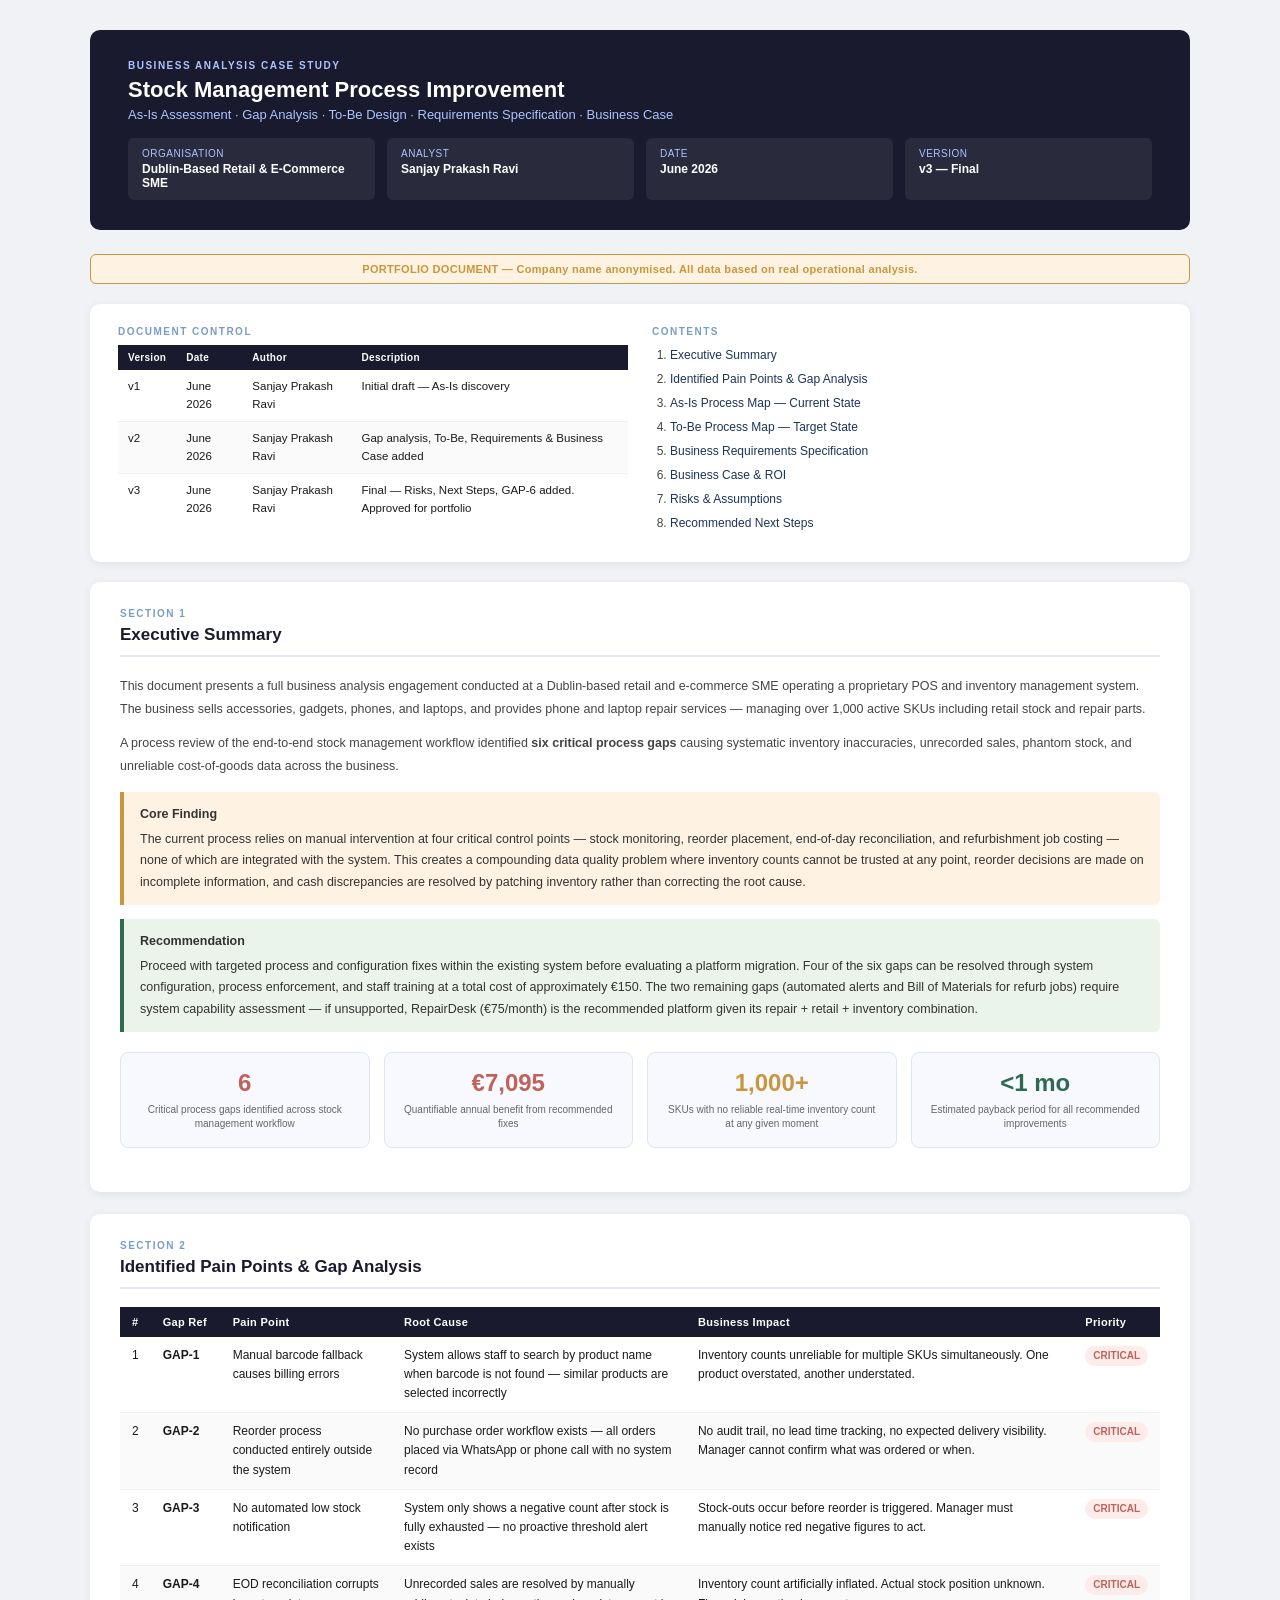
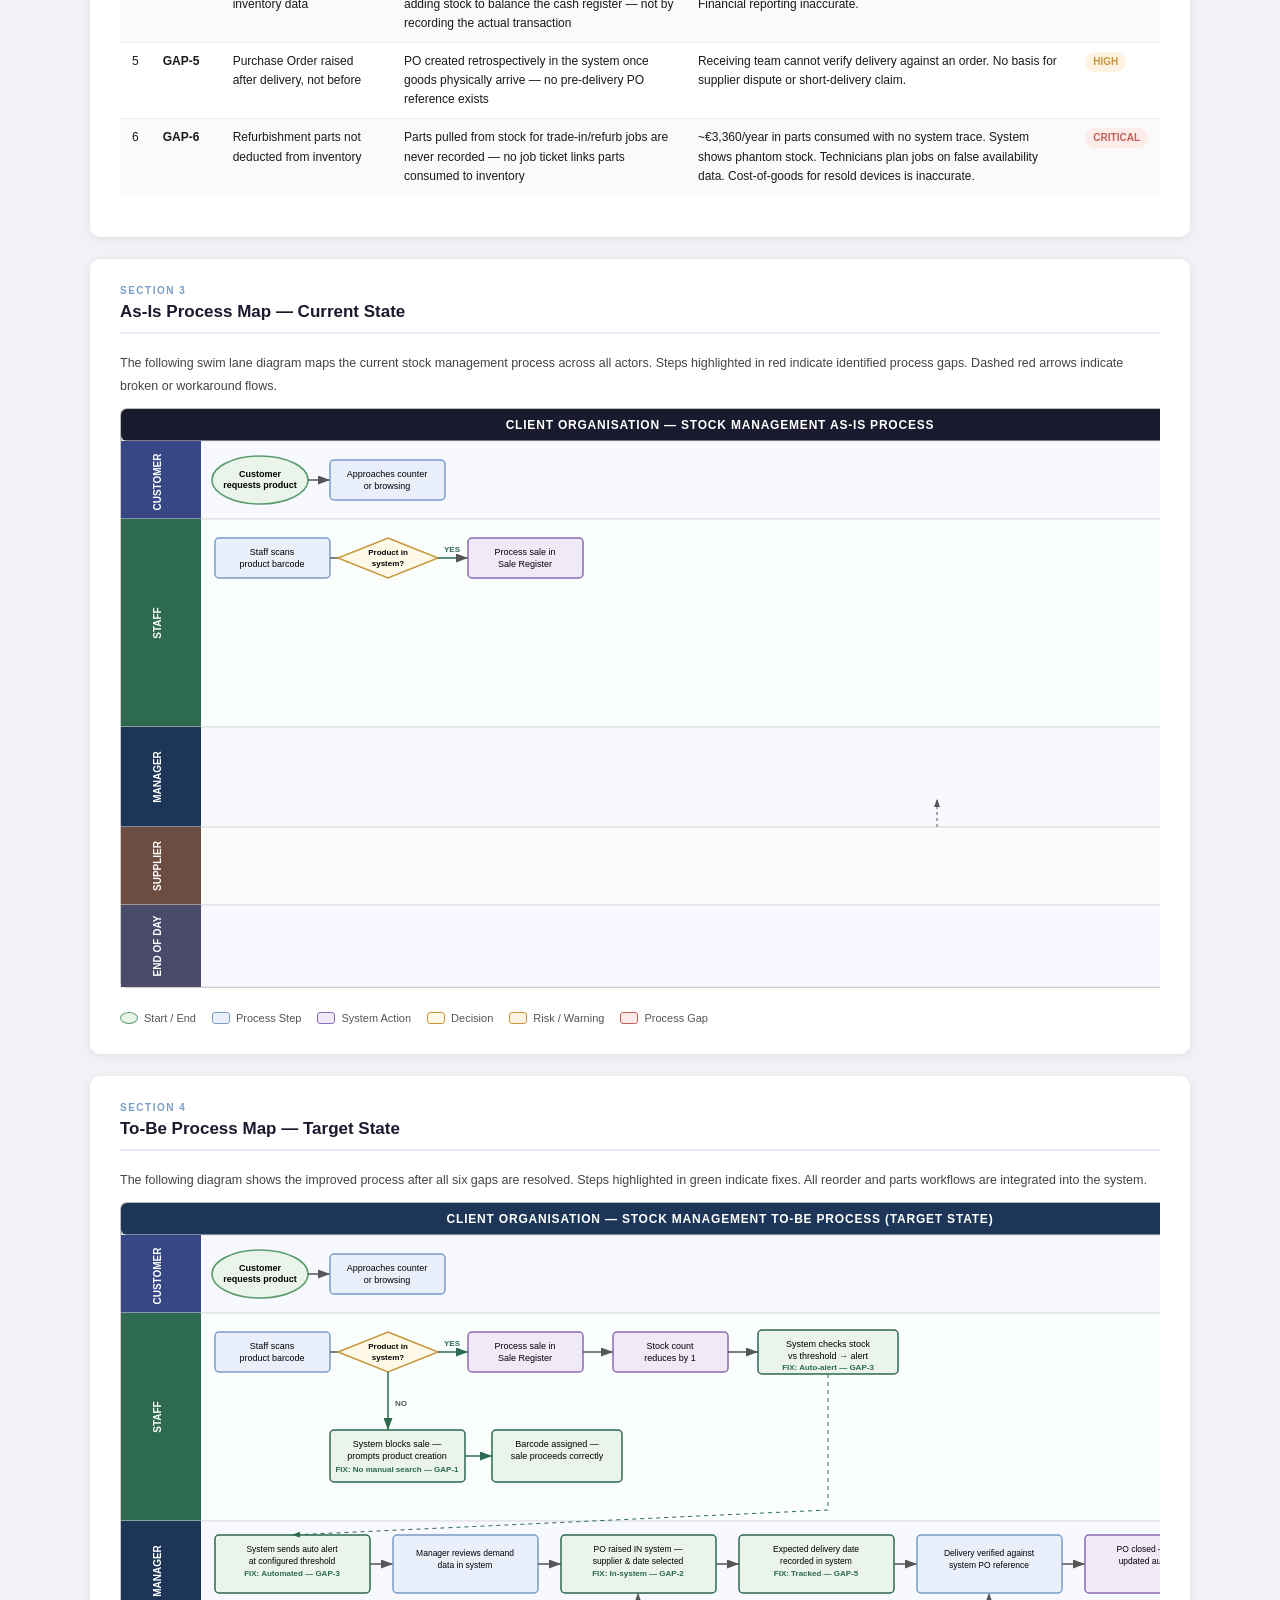
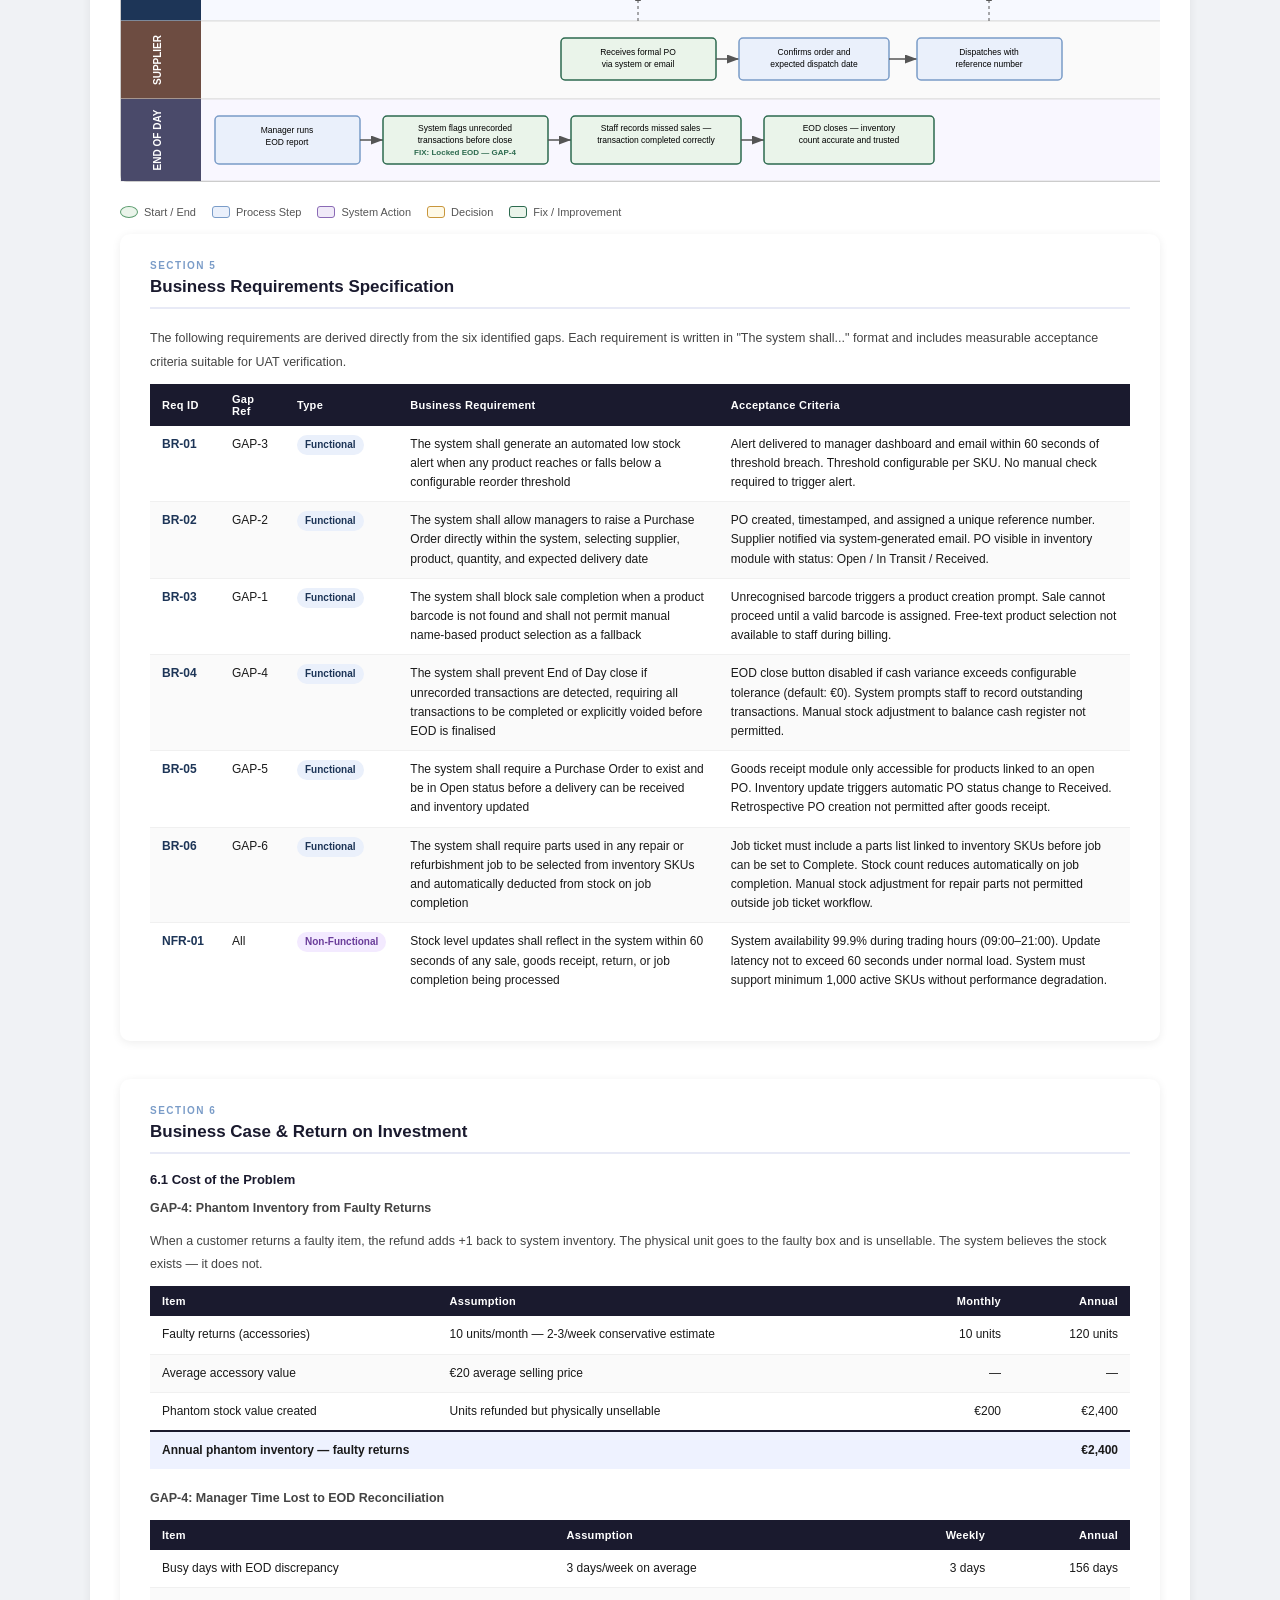
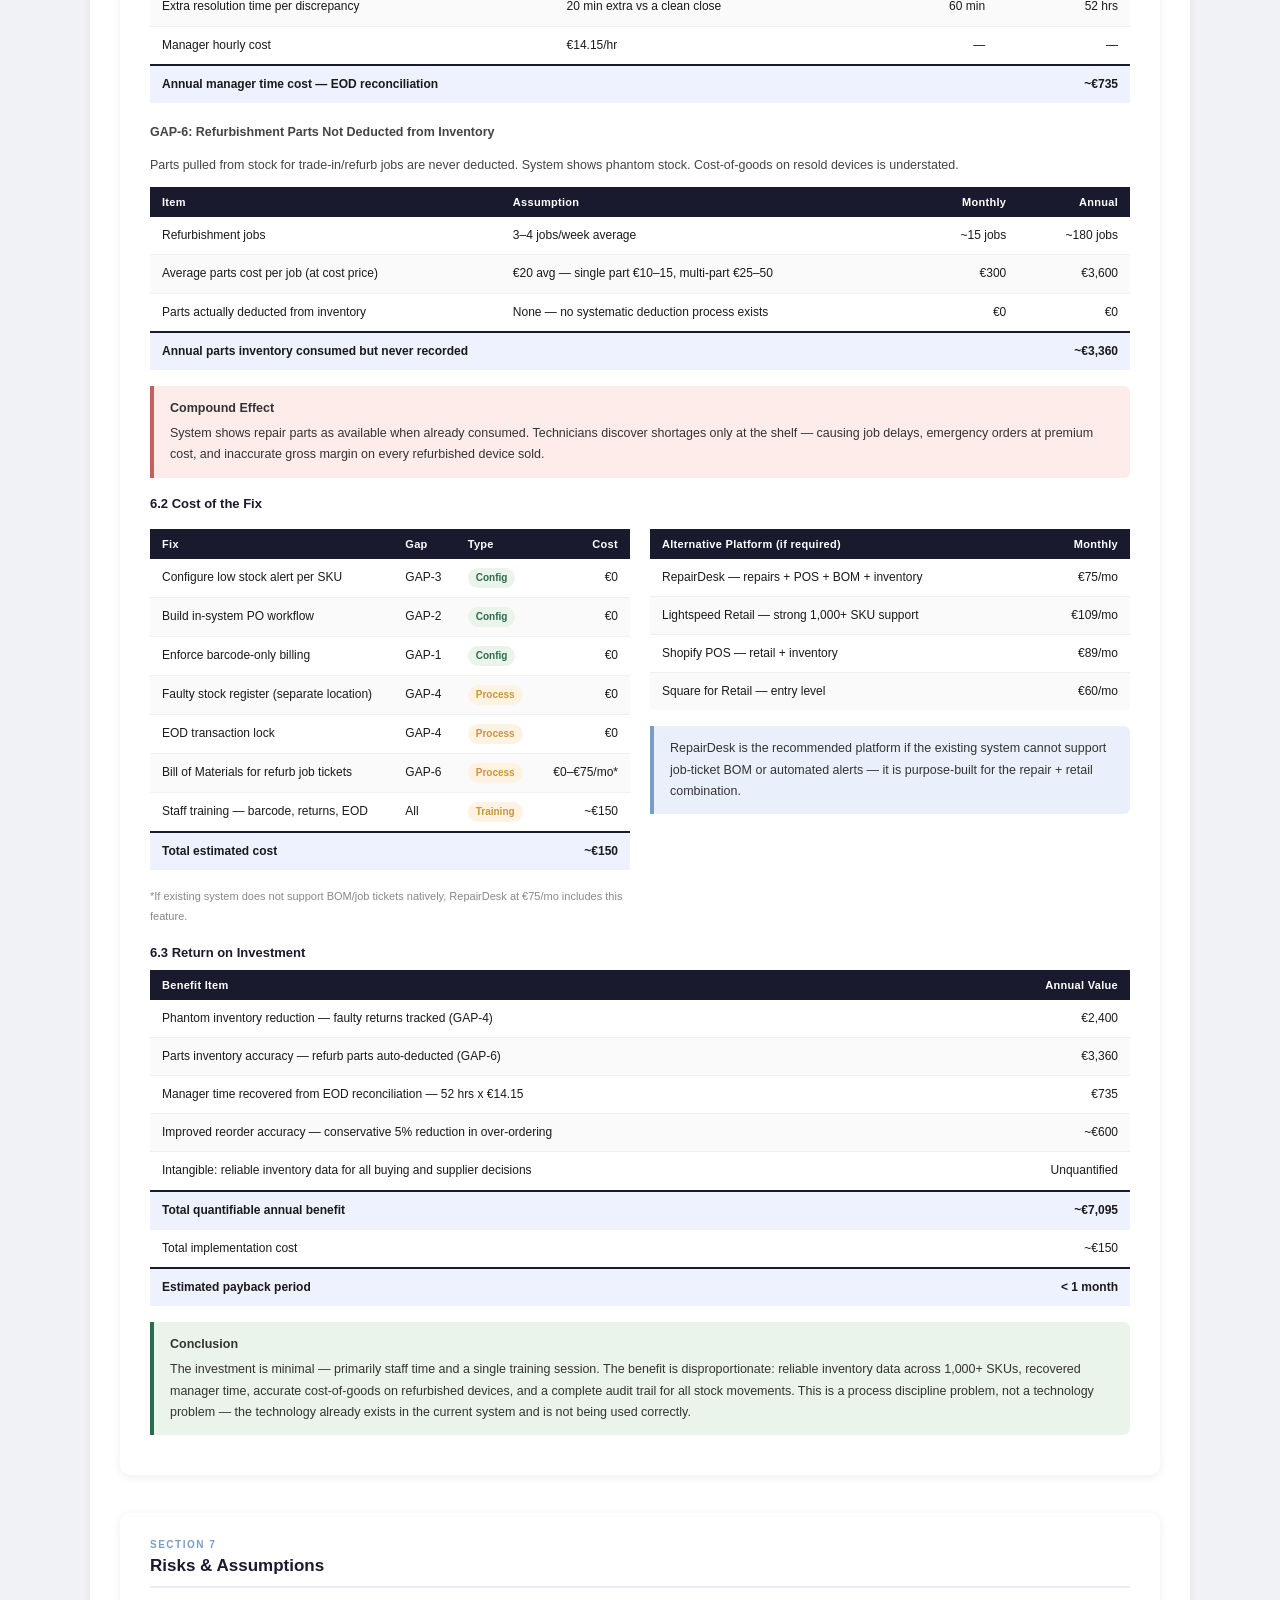
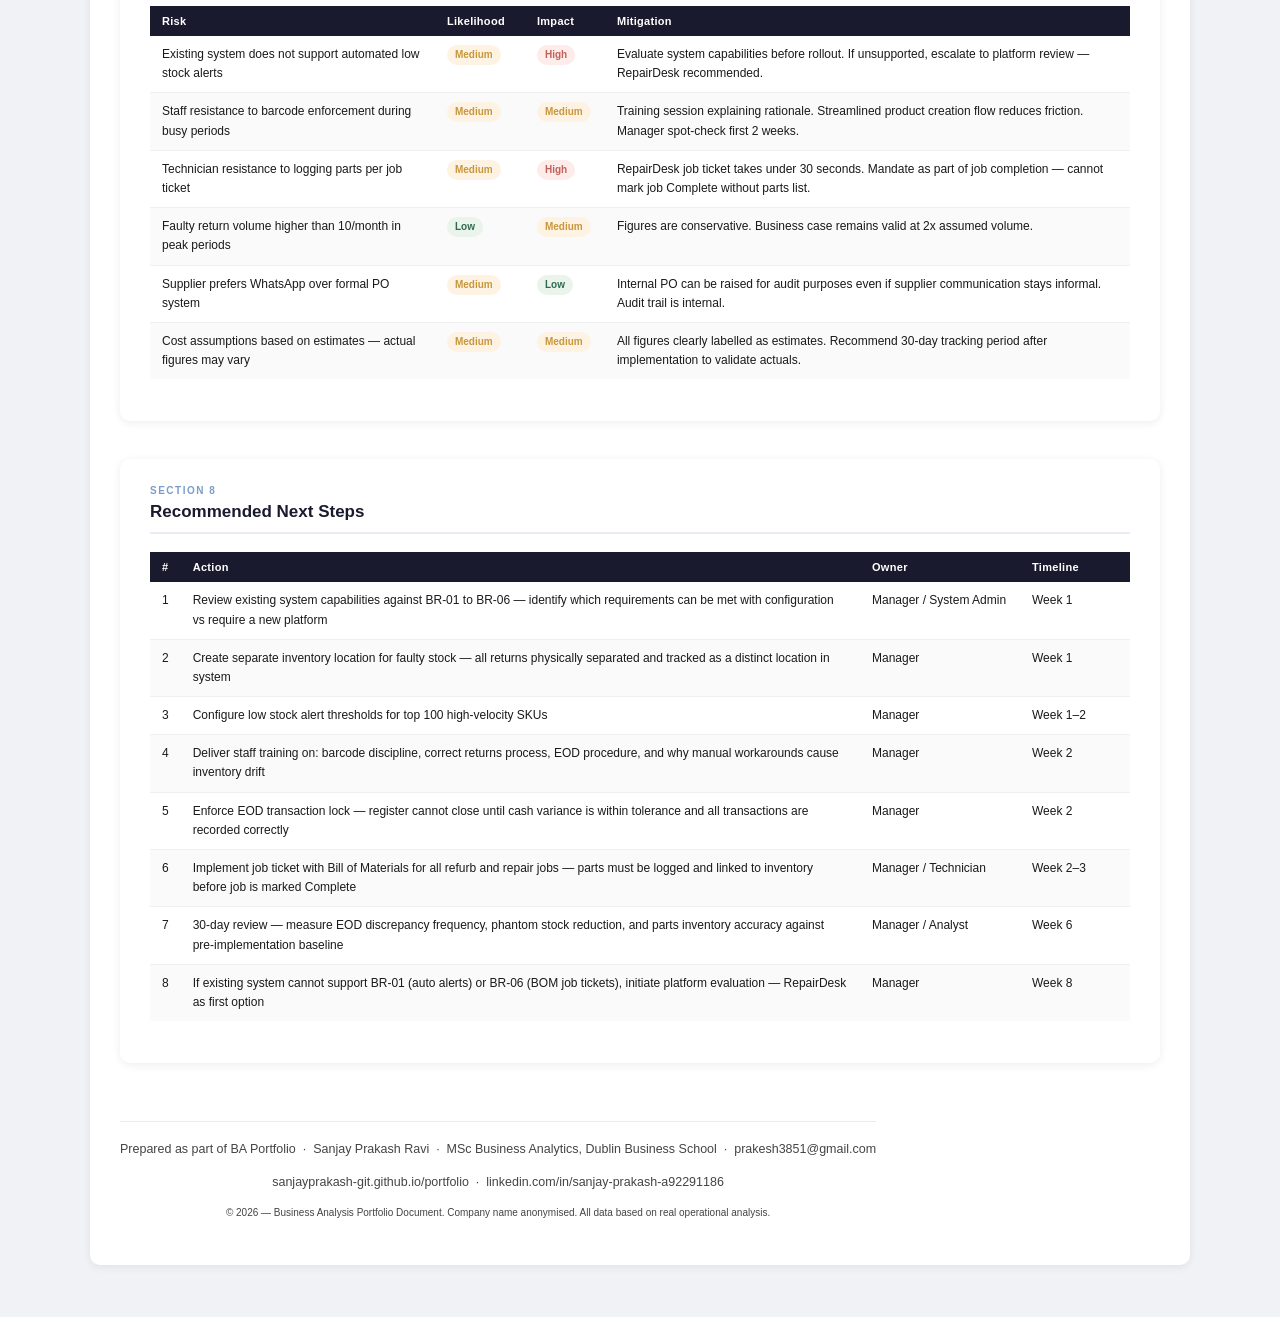
==== commit b80adac0: "Fix author name: S. Prakash Ravi → Sanjay Prakash Ravi" ====
--- a/bennova-case-study.html
+++ b/bennova-case-study.html
@@ -112,9 +112,9 @@
     <table class="version-table">
       <thead><tr><th>Version</th><th>Date</th><th>Author</th><th>Description</th></tr></thead>
       <tbody>
-<tr><td>v1</td><td>June 2026</td><td>S. Prakash Ravi</td><td>Initial draft — As-Is discovery</td></tr>
-<tr><td>v2</td><td>June 2026</td><td>S. Prakash Ravi</td><td>Gap analysis, To-Be, Requirements &amp; Business Case added</td></tr>
-<tr><td>v3</td><td>June 2026</td><td>S. Prakash Ravi</td><td>Final — Risks, Next Steps, GAP-6 added. Approved for portfolio</td></tr>
+<tr><td>v1</td><td>June 2026</td><td>Sanjay Prakash Ravi</td><td>Initial draft — As-Is discovery</td></tr>
+<tr><td>v2</td><td>June 2026</td><td>Sanjay Prakash Ravi</td><td>Gap analysis, To-Be, Requirements &amp; Business Case added</td></tr>
+<tr><td>v3</td><td>June 2026</td><td>Sanjay Prakash Ravi</td><td>Final — Risks, Next Steps, GAP-6 added. Approved for portfolio</td></tr>
       </tbody>
     </table>
   </div>
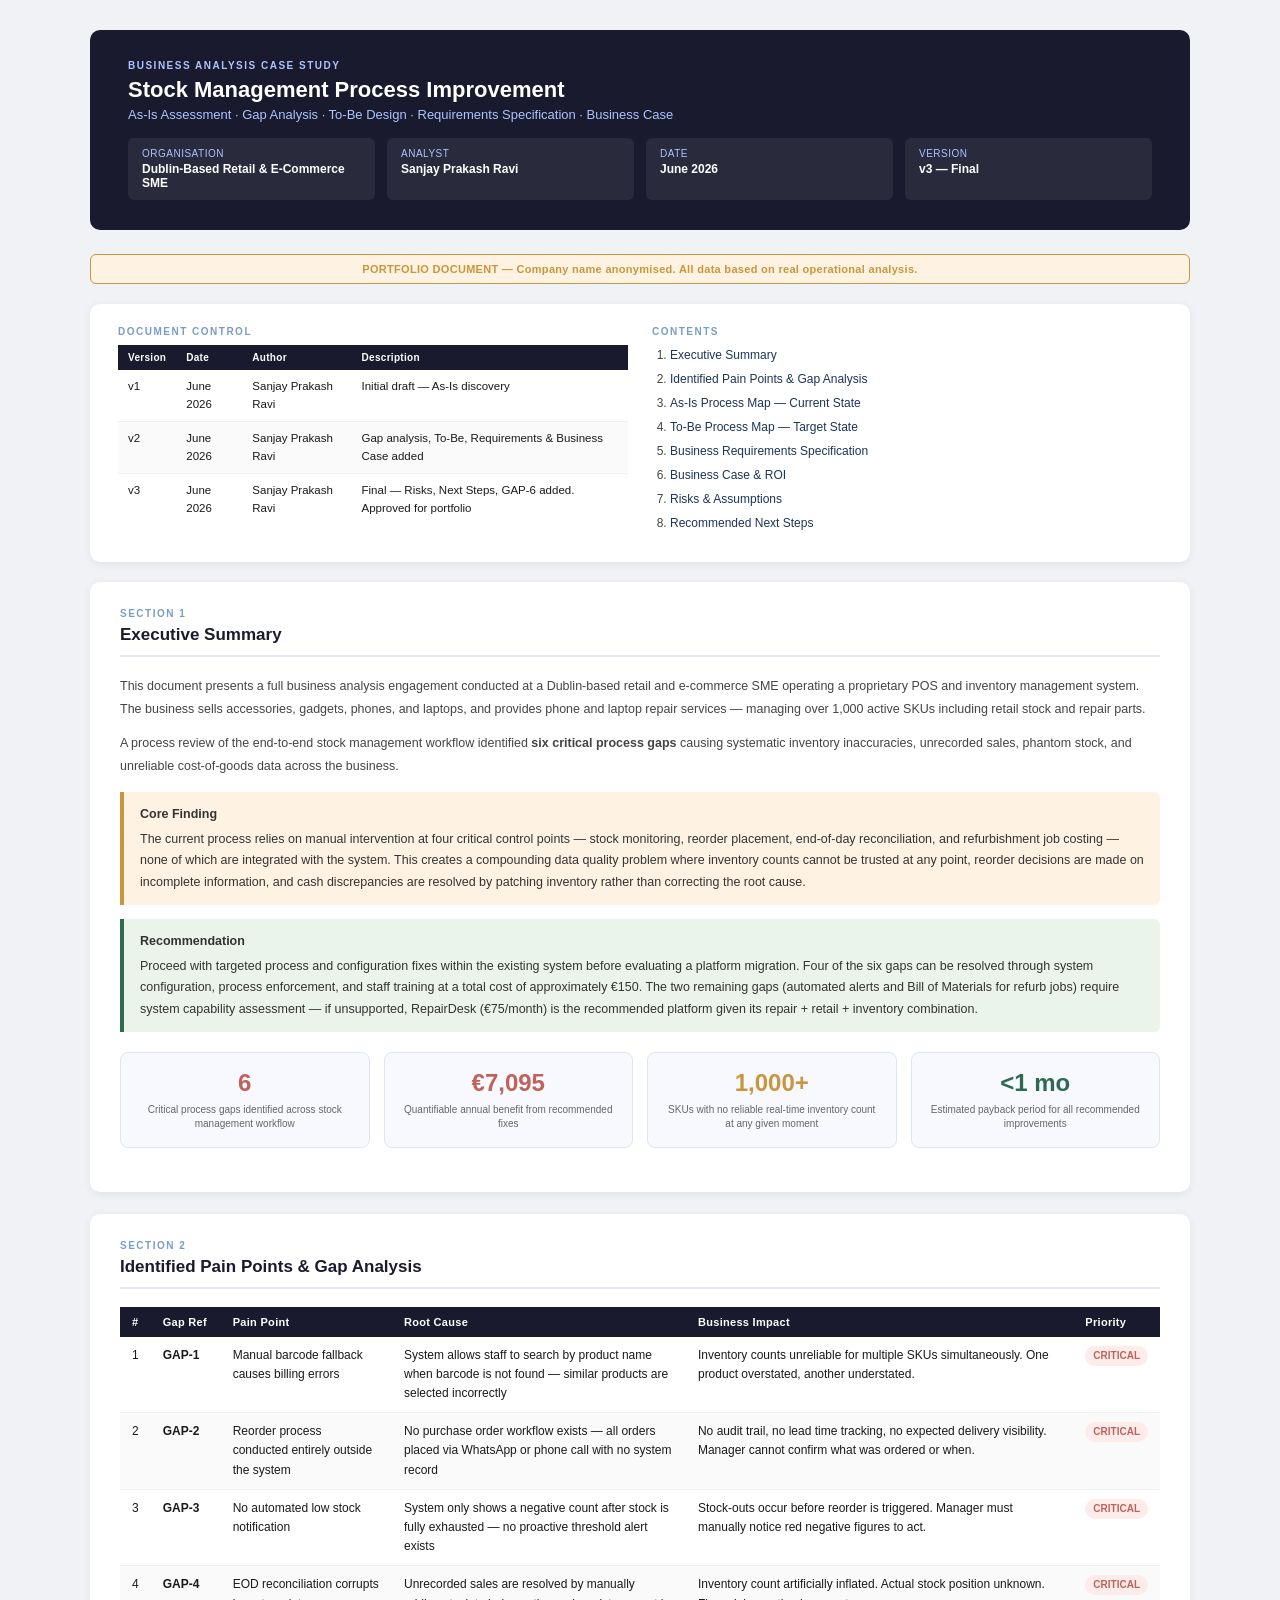
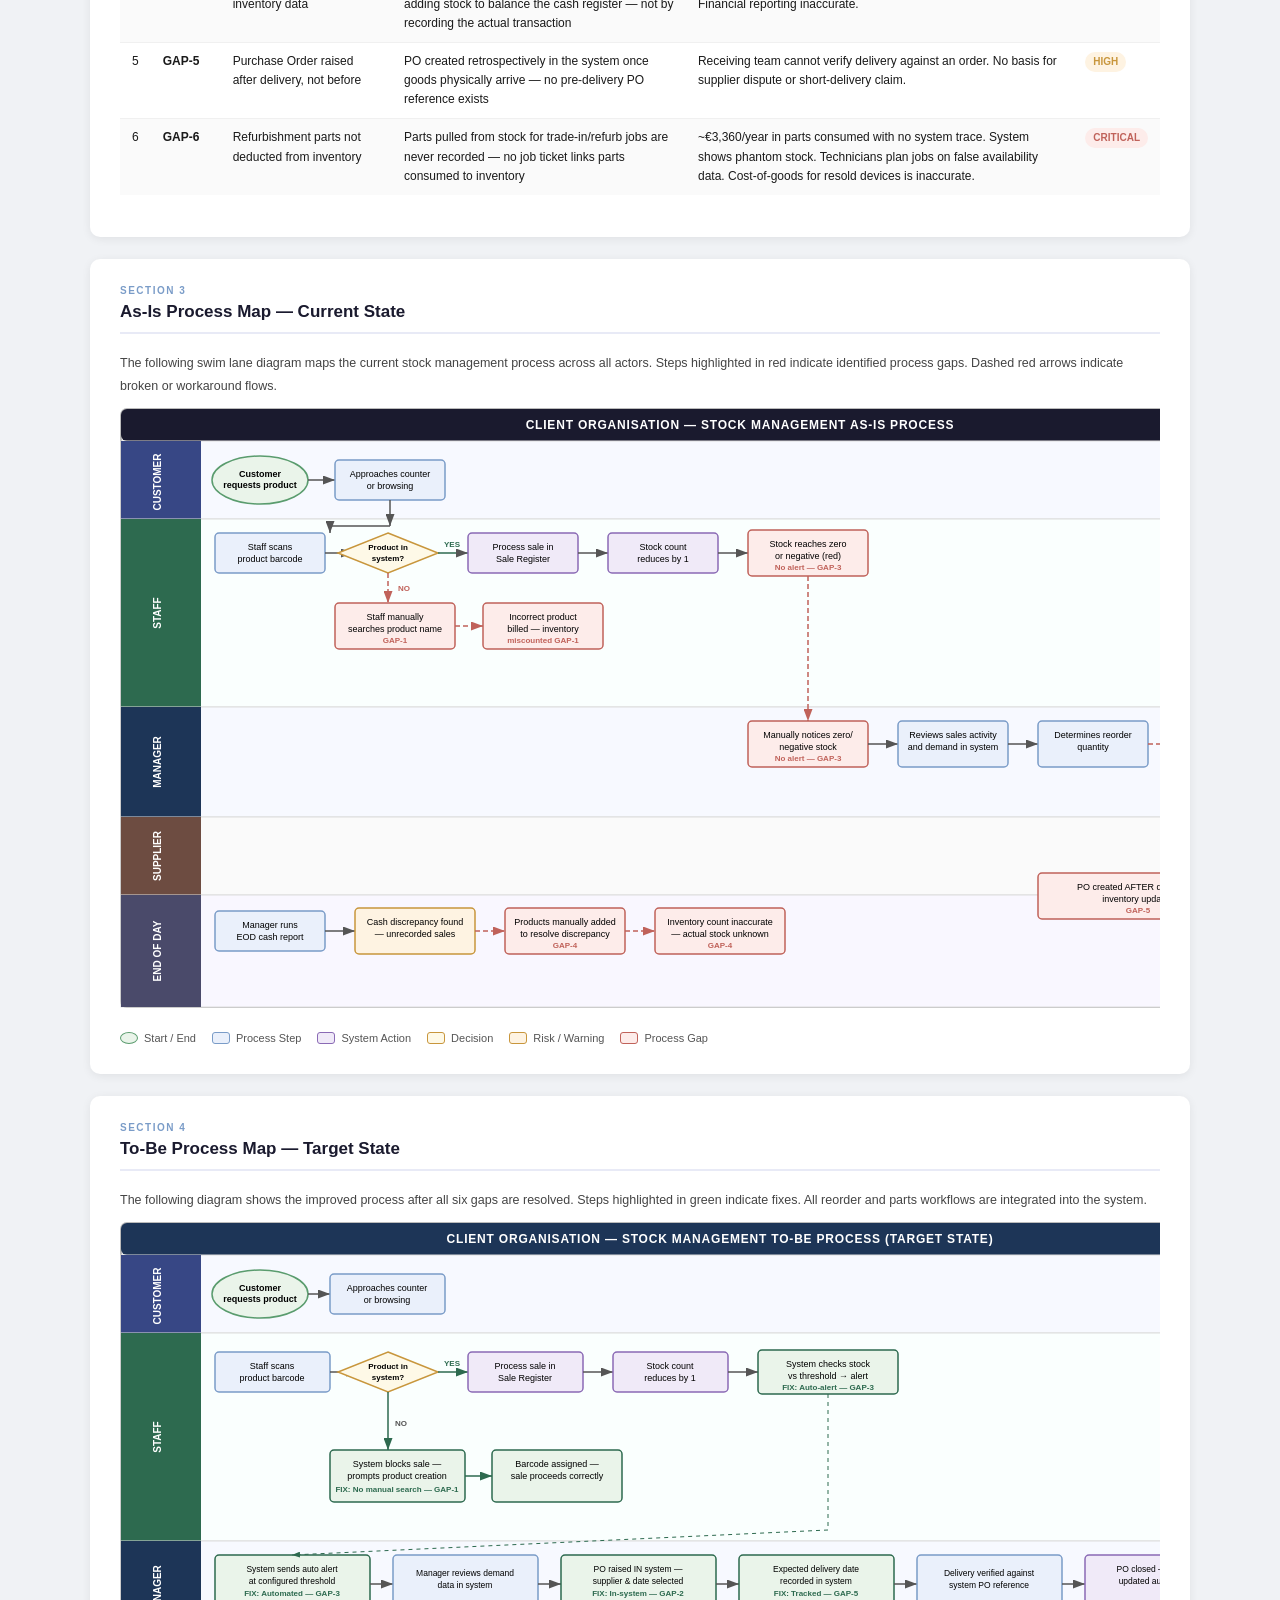
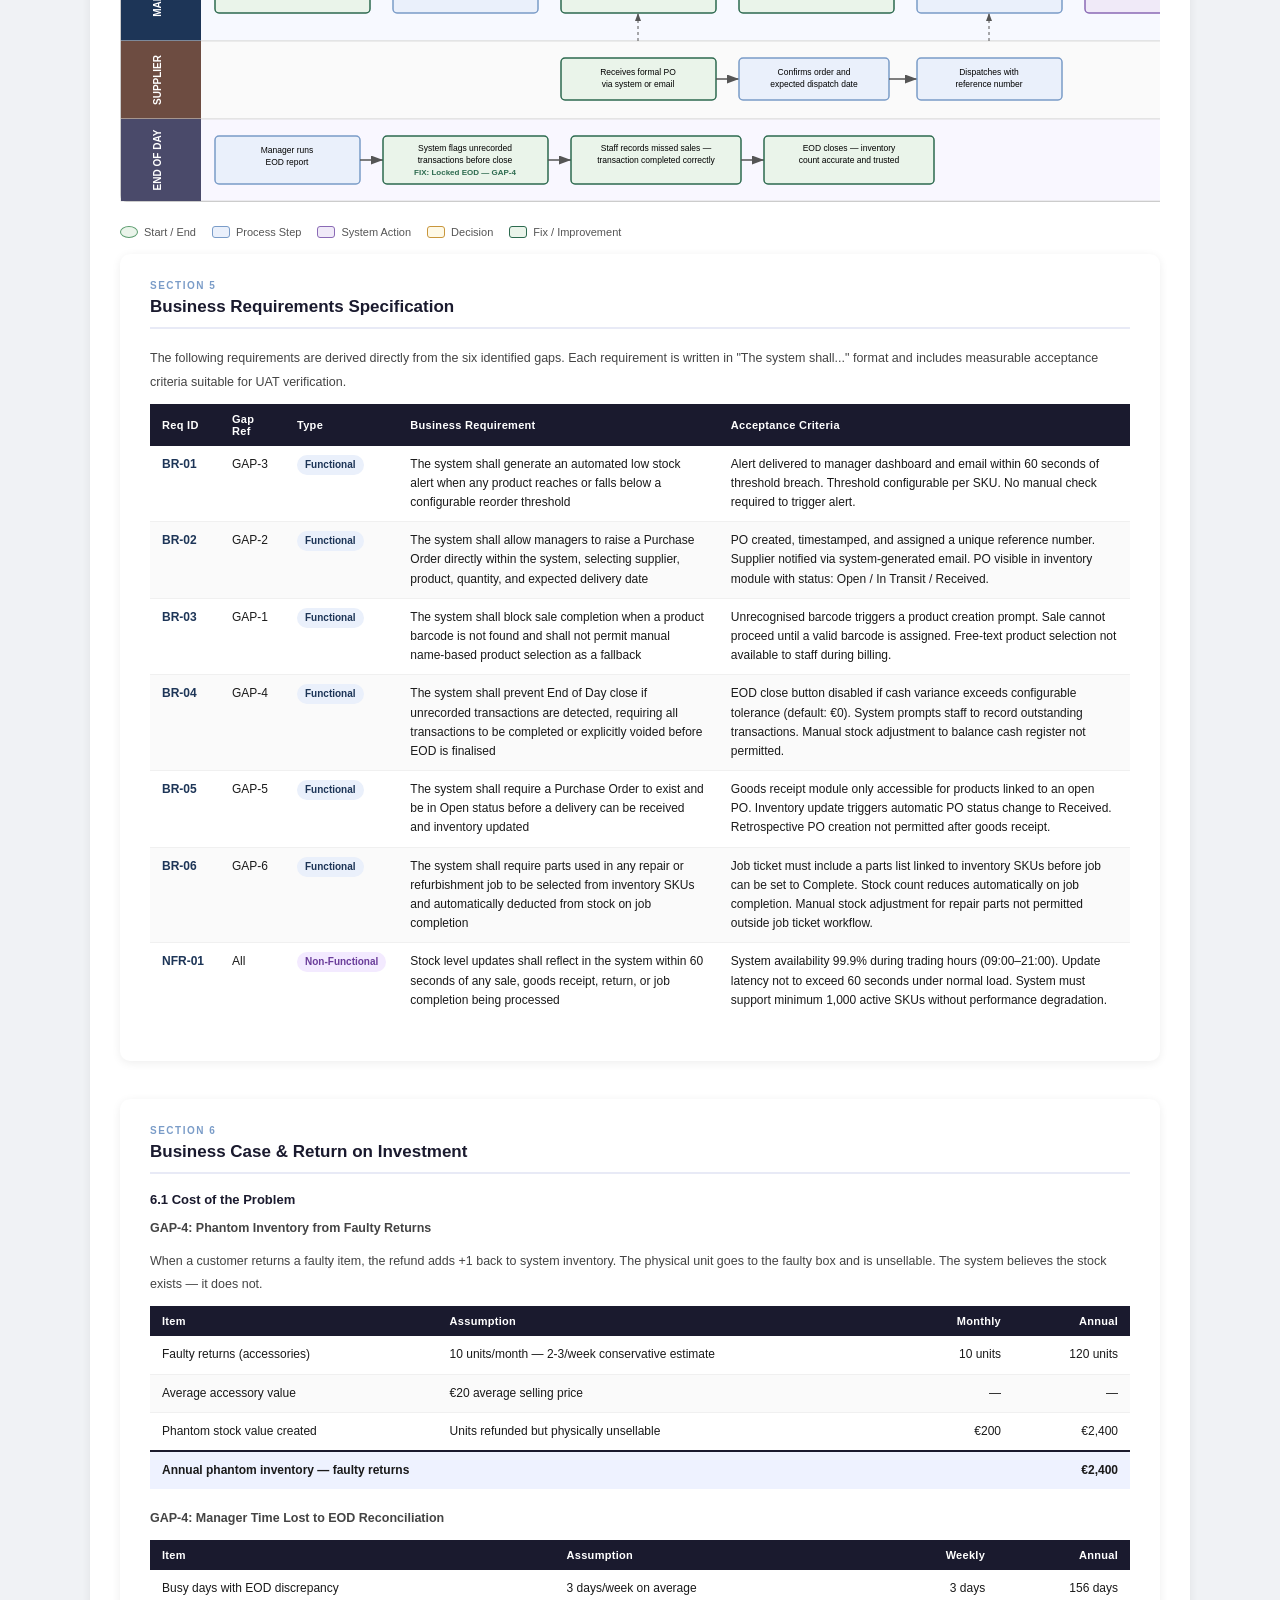
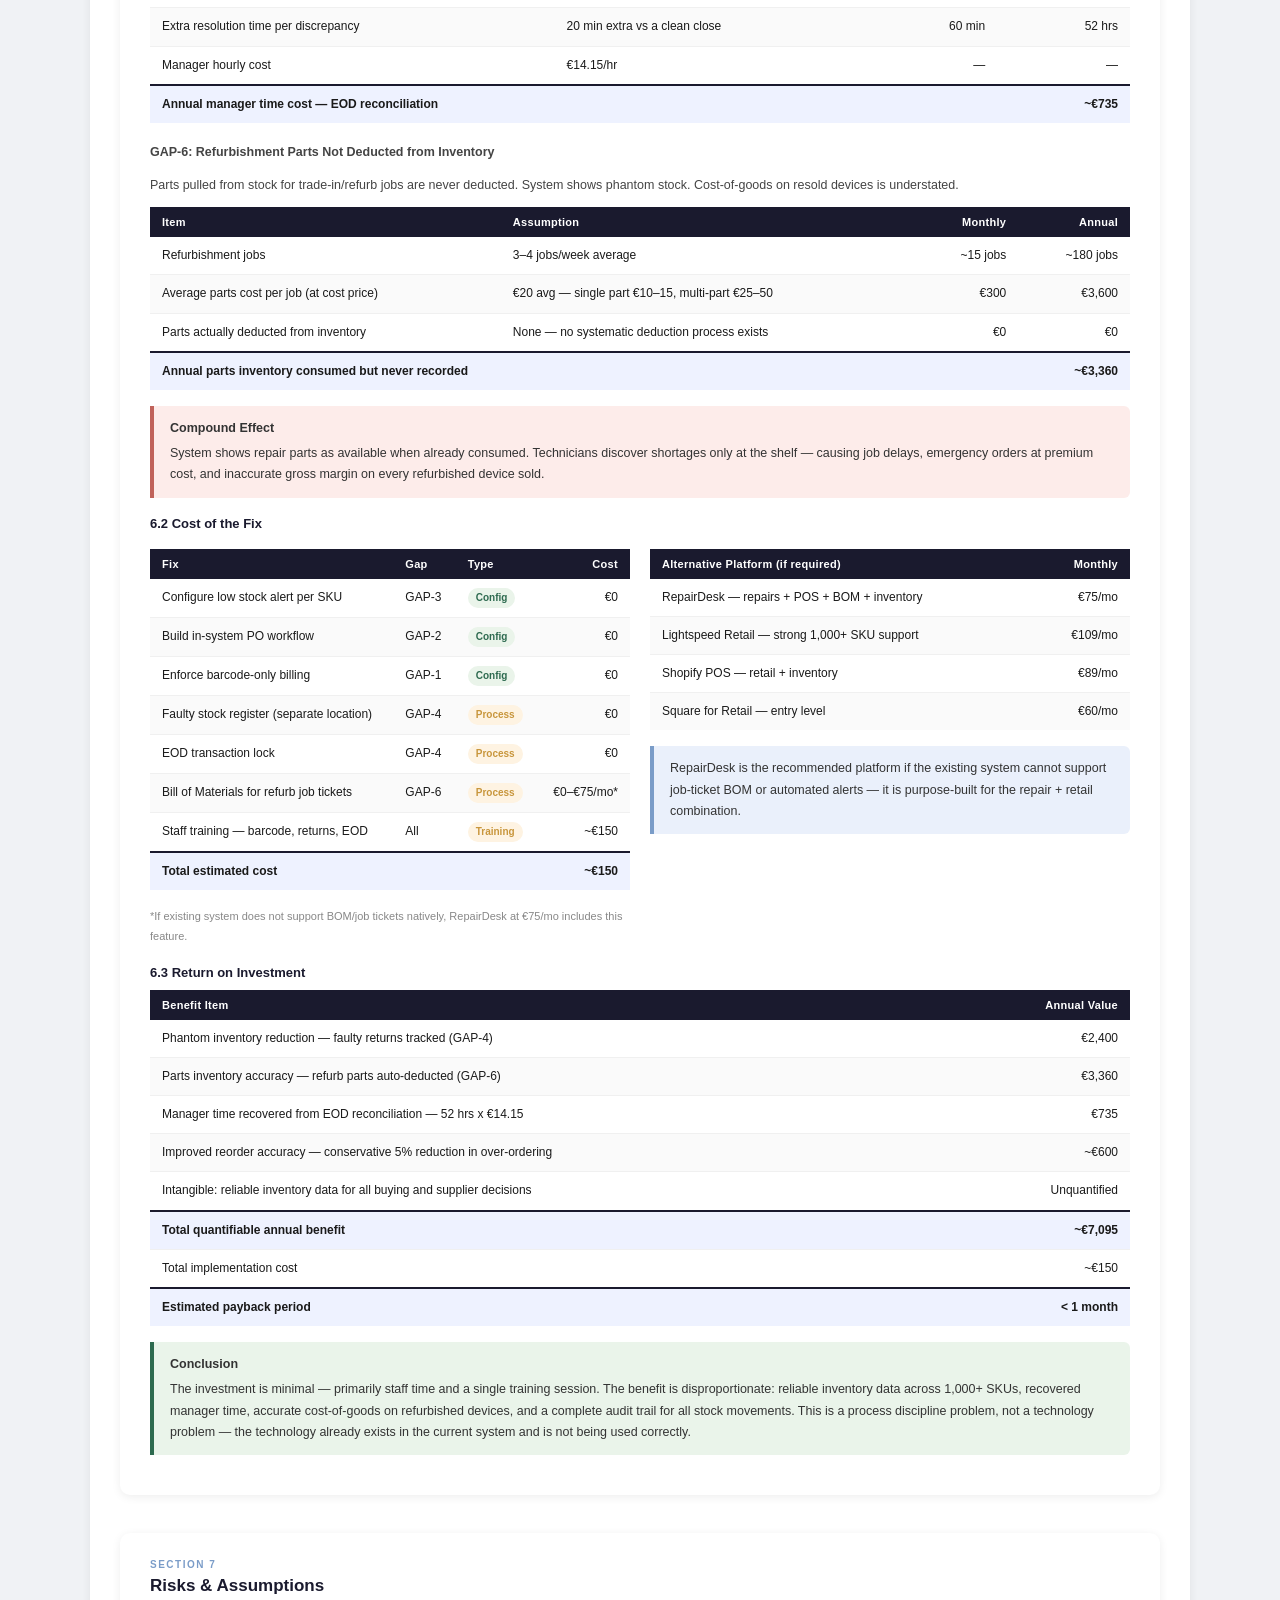
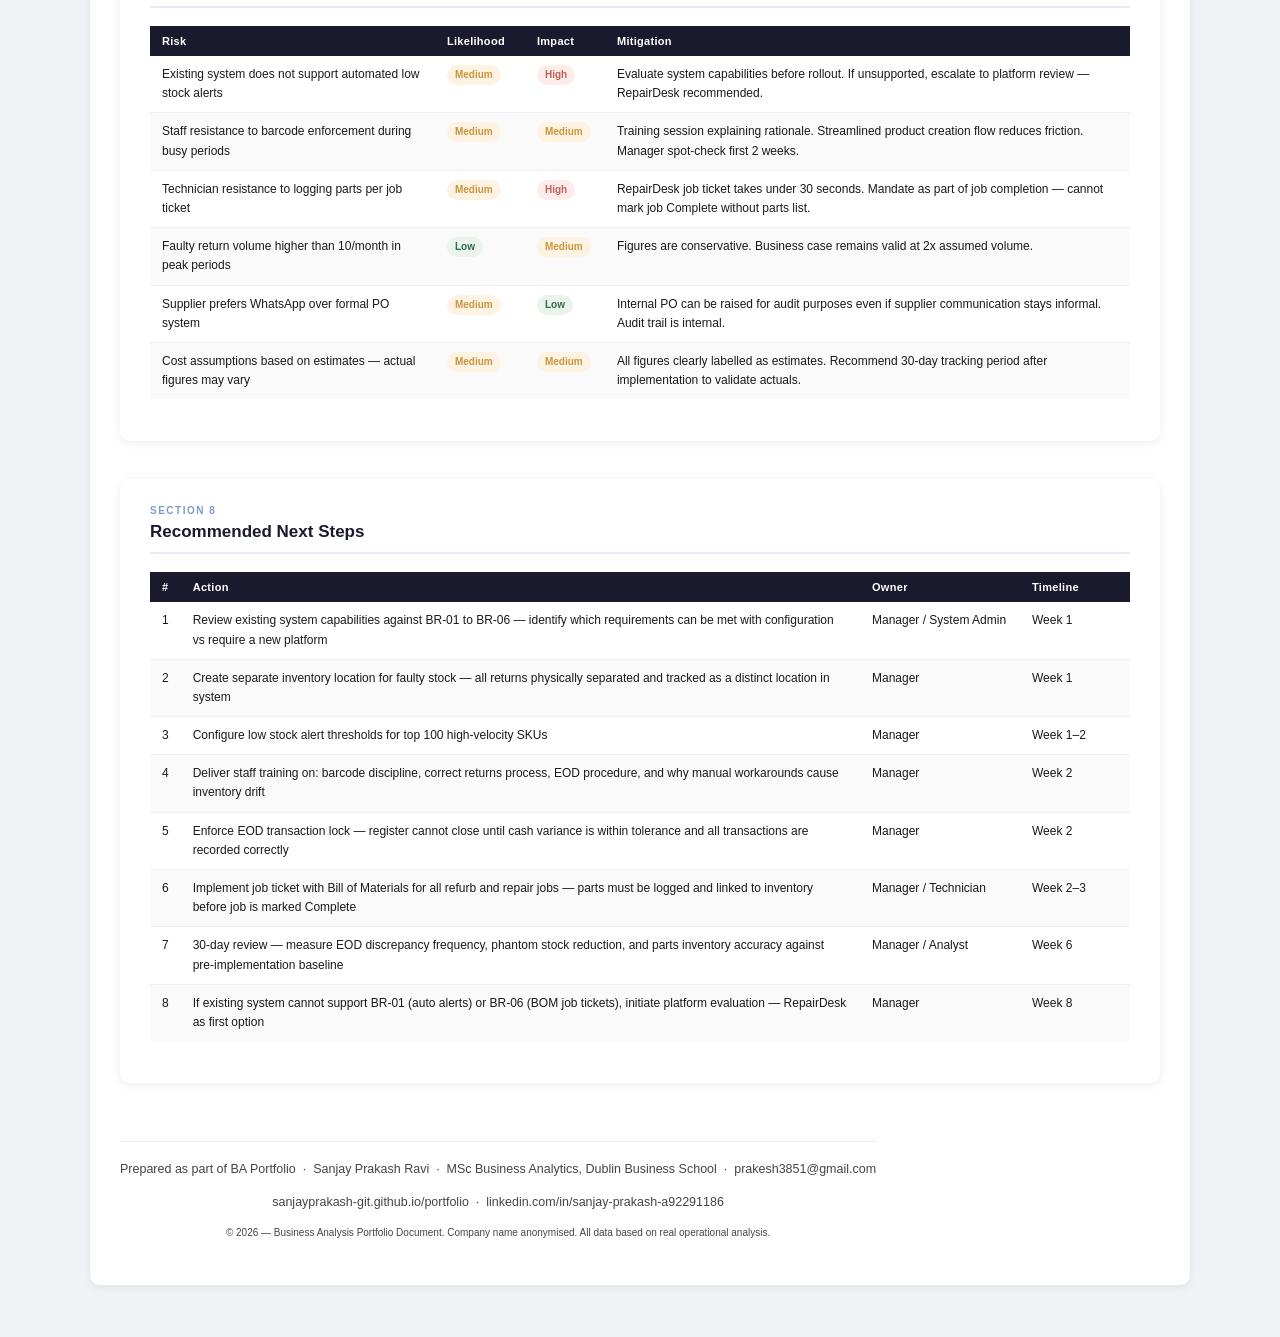
==== commit 74e5d961: "Fix As-Is process map SVG — complete all 5 lanes with all gap steps" ====
--- a/bennova-case-study.html
+++ b/bennova-case-study.html
@@ -219,59 +219,178 @@
   <h2>As-Is Process Map — Current State</h2>
   <p>The following swim lane diagram maps the current stock management process across all actors. Steps highlighted in red indicate identified process gaps. Dashed red arrows indicate broken or workaround flows.</p>
   <div class="diagram-scroll">
-  <svg width="1200" height="580" xmlns="http://www.w3.org/2000/svg" font-family="Segoe UI,Arial,sans-serif">
+  <svg width="1240" height="600" xmlns="http://www.w3.org/2000/svg" font-family="Segoe UI,Arial,sans-serif">
     <defs>
       <marker id="a1" markerWidth="8" markerHeight="6" refX="8" refY="3" orient="auto"><polygon points="0 0,8 3,0 6" fill="#555"/></marker>
       <marker id="a1r" markerWidth="8" markerHeight="6" refX="8" refY="3" orient="auto"><polygon points="0 0,8 3,0 6" fill="#c0625a"/></marker>
       <marker id="a1o" markerWidth="8" markerHeight="6" refX="8" refY="3" orient="auto"><polygon points="0 0,8 3,0 6" fill="#c8963c"/></marker>
     </defs>
     <!-- Pool border -->
-    <rect x="1" y="1" width="1198" height="578" rx="6" fill="none" stroke="#bbb" stroke-width="2"/>
-    <rect x="1" y="1" width="1198" height="32" rx="6" fill="#1a1a2e"/>
-    <text x="600" y="21" text-anchor="middle" fill="white" font-size="12" font-weight="700" letter-spacing="0.8">CLIENT ORGANISATION — STOCK MANAGEMENT AS-IS PROCESS</text>
-    <!-- Lanes -->
-    <rect x="1" y="33" width="1198" height="78" fill="#f7f9ff" stroke="#ddd" stroke-width="1"/>
+    <rect x="1" y="1" width="1238" height="598" rx="6" fill="none" stroke="#bbb" stroke-width="2"/>
+    <rect x="1" y="1" width="1238" height="32" rx="6" fill="#1a1a2e"/>
+    <text x="620" y="21" text-anchor="middle" fill="white" font-size="12" font-weight="700" letter-spacing="0.8">CLIENT ORGANISATION — STOCK MANAGEMENT AS-IS PROCESS</text>
+
+    <!-- Lane: CUSTOMER (y=33, h=78) -->
+    <rect x="1" y="33" width="1238" height="78" fill="#f7f9ff" stroke="#ddd" stroke-width="1"/>
     <rect x="1" y="33" width="80" height="78" fill="#374785"/>
     <text x="41" y="74" text-anchor="middle" fill="white" font-size="10" font-weight="700" transform="rotate(-90,41,74)">CUSTOMER</text>
-    <rect x="1" y="111" width="1198" height="208" fill="#fafffe" stroke="#ddd" stroke-width="1"/>
-    <rect x="1" y="111" width="80" height="208" fill="#2d6a4f"/>
-    <text x="41" y="215" text-anchor="middle" fill="white" font-size="10" font-weight="700" transform="rotate(-90,41,215)">STAFF</text>
-    <rect x="1" y="319" width="1198" height="100" fill="#f7f9ff" stroke="#ddd" stroke-width="1"/>
-    <rect x="1" y="319" width="80" height="100" fill="#1d3557"/>
-    <text x="41" y="369" text-anchor="middle" fill="white" font-size="10" font-weight="700" transform="rotate(-90,41,369)">MANAGER</text>
-    <rect x="1" y="419" width="1198" height="78" fill="#fafafa" stroke="#ddd" stroke-width="1"/>
-    <rect x="1" y="419" width="80" height="78" fill="#6d4c41"/>
-    <text x="41" y="458" text-anchor="middle" fill="white" font-size="10" font-weight="700" transform="rotate(-90,41,458)">SUPPLIER</text>
-    <rect x="1" y="497" width="1198" height="82" fill="#f9f7ff" stroke="#ddd" stroke-width="1"/>
-    <rect x="1" y="497" width="80" height="82" fill="#4a4a6a"/>
-    <text x="41" y="538" text-anchor="middle" fill="white" font-size="10" font-weight="700" transform="rotate(-90,41,538)">END OF DAY</text>
-    <!-- CUSTOMER -->
+
+    <!-- Lane: STAFF (y=111, h=188) -->
+    <rect x="1" y="111" width="1238" height="188" fill="#fafffe" stroke="#ddd" stroke-width="1"/>
+    <rect x="1" y="111" width="80" height="188" fill="#2d6a4f"/>
+    <text x="41" y="205" text-anchor="middle" fill="white" font-size="10" font-weight="700" transform="rotate(-90,41,205)">STAFF</text>
+
+    <!-- Lane: MANAGER (y=299, h=110) -->
+    <rect x="1" y="299" width="1238" height="110" fill="#f7f9ff" stroke="#ddd" stroke-width="1"/>
+    <rect x="1" y="299" width="80" height="110" fill="#1d3557"/>
+    <text x="41" y="354" text-anchor="middle" fill="white" font-size="10" font-weight="700" transform="rotate(-90,41,354)">MANAGER</text>
+
+    <!-- Lane: SUPPLIER (y=409, h=78) -->
+    <rect x="1" y="409" width="1238" height="78" fill="#fafafa" stroke="#ddd" stroke-width="1"/>
+    <rect x="1" y="409" width="80" height="78" fill="#6d4c41"/>
+    <text x="41" y="448" text-anchor="middle" fill="white" font-size="10" font-weight="700" transform="rotate(-90,41,448)">SUPPLIER</text>
+
+    <!-- Lane: END OF DAY (y=487, h=112) -->
+    <rect x="1" y="487" width="1238" height="112" fill="#f9f7ff" stroke="#ddd" stroke-width="1"/>
+    <rect x="1" y="487" width="80" height="112" fill="#4a4a6a"/>
+    <text x="41" y="543" text-anchor="middle" fill="white" font-size="10" font-weight="700" transform="rotate(-90,41,543)">END OF DAY</text>
+
+    <!-- ==================== CUSTOMER LANE ==================== -->
+    <!-- START: Customer requests product -->
     <ellipse cx="140" cy="72" rx="48" ry="24" fill="#eaf4ea" stroke="#5a9c6e" stroke-width="1.5"/>
     <text x="140" y="69" text-anchor="middle" font-size="9" font-weight="600">Customer</text>
     <text x="140" y="80" text-anchor="middle" font-size="9" font-weight="600">requests product</text>
-    <line x1="188" y1="72" x2="210" y2="72" stroke="#555" stroke-width="1.5" marker-end="url(#a1)"/>
-    <rect x="210" y="52" width="115" height="40" rx="4" fill="#eaf0fb" stroke="#7a9cc8" stroke-width="1.5"/>
-    <text x="267" y="69" text-anchor="middle" font-size="9">Approaches counter</text>
-    <text x="267" y="81" text-anchor="middle" font-size="9">or browsing</text>
-    <!-- STAFF YES PATH -->
-    <rect x="95" y="130" width="115" height="40" rx="4" fill="#eaf0fb" stroke="#7a9cc8" stroke-width="1.5"/>
-    <text x="152" y="147" text-anchor="middle" font-size="9">Staff scans</text>
-    <text x="152" y="159" text-anchor="middle" font-size="9">product barcode</text>
-    <line x1="210" y1="150" x2="238" y2="150" stroke="#555" stroke-width="1.5" marker-end="url(#a1)"/>
-    <polygon points="268,130 318,150 268,170 218,150" fill="#fef9e7" stroke="#c8963c" stroke-width="1.5"/>
-    <text x="268" y="147" text-anchor="middle" font-size="8" font-weight="600">Product in</text>
-    <text x="268" y="158" text-anchor="middle" font-size="8" font-weight="600">system?</text>
-    <line x1="318" y1="150" x2="348" y2="150" stroke="#2d6a4f" stroke-width="1.5" marker-end="url(#a1)"/>
-    <text x="332" y="144" text-anchor="middle" font-size="8" fill="#2d6a4f" font-weight="600">YES</text>
-    <rect x="348" y="130" width="115" height="40" rx="4" fill="#f0eaf8" stroke="#8a6ab5" stroke-width="1.5"/>
-    <text x="405" y="147" text-anchor="middle" font-size="9">Process sale in</text>
-    <text x="405" y="159" text-anchor="middle" font-size="9">Sale Register</text>
-270
-
-... [OUTPUT TRUNCATED - 7659 chars omitted out of 57659 total] ...
-
-1" stroke="#555" stroke-width="1" stroke-dasharray="3" marker-end="url(#a1)"/>
-    <line x1="817" y1="419" x2="817" y2="391" stroke="#555" stroke-width="1" stroke-dasharray="3" marker-end="url(#a1)"/>
+    <!-- Approaches counter -->
+    <line x1="188" y1="72" x2="215" y2="72" stroke="#555" stroke-width="1.5" marker-end="url(#a1)"/>
+    <rect x="215" y="52" width="110" height="40" rx="4" fill="#eaf0fb" stroke="#7a9cc8" stroke-width="1.5"/>
+    <text x="270" y="69" text-anchor="middle" font-size="9">Approaches counter</text>
+    <text x="270" y="81" text-anchor="middle" font-size="9">or browsing</text>
+
+    <!-- ==================== STAFF LANE ==================== -->
+    <!-- Staff scans barcode -->
+    <rect x="95" y="125" width="110" height="40" rx="4" fill="#eaf0fb" stroke="#7a9cc8" stroke-width="1.5"/>
+    <text x="150" y="142" text-anchor="middle" font-size="9">Staff scans</text>
+    <text x="150" y="154" text-anchor="middle" font-size="9">product barcode</text>
+    <!-- Arrow: Customer → Staff scan -->
+    <line x1="270" y1="92" x2="270" y2="118" stroke="#555" stroke-width="1.5" marker-end="url(#a1)"/>
+    <line x1="270" y1="118" x2="210" y2="118" stroke="#555" stroke-width="1.5"/>
+    <line x1="210" y1="118" x2="210" y2="125" stroke="#555" stroke-width="1.5" marker-end="url(#a1)"/>
+
+    <!-- Arrow: scan → decision -->
+    <line x1="205" y1="145" x2="233" y2="145" stroke="#555" stroke-width="1.5" marker-end="url(#a1)"/>
+
+    <!-- Decision: Product in system? -->
+    <polygon points="268,125 318,145 268,165 218,145" fill="#fef9e7" stroke="#c8963c" stroke-width="1.5"/>
+    <text x="268" y="142" text-anchor="middle" font-size="8" font-weight="600">Product in</text>
+    <text x="268" y="153" text-anchor="middle" font-size="8" font-weight="600">system?</text>
+
+    <!-- YES path → Process sale -->
+    <line x1="318" y1="145" x2="348" y2="145" stroke="#2d6a4f" stroke-width="1.5" marker-end="url(#a1)"/>
+    <text x="332" y="139" text-anchor="middle" font-size="8" fill="#2d6a4f" font-weight="600">YES</text>
+    <rect x="348" y="125" width="110" height="40" rx="4" fill="#f0eaf8" stroke="#8a6ab5" stroke-width="1.5"/>
+    <text x="403" y="142" text-anchor="middle" font-size="9">Process sale in</text>
+    <text x="403" y="154" text-anchor="middle" font-size="9">Sale Register</text>
+
+    <!-- Stock count reduces -->
+    <line x1="458" y1="145" x2="488" y2="145" stroke="#555" stroke-width="1.5" marker-end="url(#a1)"/>
+    <rect x="488" y="125" width="110" height="40" rx="4" fill="#f0eaf8" stroke="#8a6ab5" stroke-width="1.5"/>
+    <text x="543" y="142" text-anchor="middle" font-size="9">Stock count</text>
+    <text x="543" y="154" text-anchor="middle" font-size="9">reduces by 1</text>
+
+    <!-- Stock hits zero - GAP-3 -->
+    <line x1="598" y1="145" x2="628" y2="145" stroke="#555" stroke-width="1.5" marker-end="url(#a1)"/>
+    <rect x="628" y="122" width="120" height="46" rx="4" fill="#fdecea" stroke="#c0625a" stroke-width="1.5"/>
+    <text x="688" y="139" text-anchor="middle" font-size="9">Stock reaches zero</text>
+    <text x="688" y="151" text-anchor="middle" font-size="9">or negative (red)</text>
+    <text x="688" y="162" text-anchor="middle" font-size="8" fill="#c0625a" font-weight="700">No alert — GAP-3</text>
+
+    <!-- NO path → Manual search GAP-1 -->
+    <line x1="268" y1="165" x2="268" y2="195" stroke="#c0625a" stroke-width="1.5" stroke-dasharray="5,3" marker-end="url(#a1r)"/>
+    <text x="278" y="183" text-anchor="start" font-size="8" fill="#c0625a" font-weight="600">NO</text>
+    <rect x="215" y="195" width="120" height="46" rx="4" fill="#fdecea" stroke="#c0625a" stroke-width="1.5"/>
+    <text x="275" y="212" text-anchor="middle" font-size="9">Staff manually</text>
+    <text x="275" y="224" text-anchor="middle" font-size="9">searches product name</text>
+    <text x="275" y="235" text-anchor="middle" font-size="8" fill="#c0625a" font-weight="700">GAP-1</text>
+
+    <!-- GAP-1 result -->
+    <line x1="335" y1="218" x2="363" y2="218" stroke="#c0625a" stroke-width="1.5" stroke-dasharray="5,3" marker-end="url(#a1r)"/>
+    <rect x="363" y="195" width="120" height="46" rx="4" fill="#fdecea" stroke="#c0625a" stroke-width="1.5"/>
+    <text x="423" y="212" text-anchor="middle" font-size="9">Incorrect product</text>
+    <text x="423" y="224" text-anchor="middle" font-size="9">billed — inventory</text>
+    <text x="423" y="235" text-anchor="middle" font-size="8" fill="#c0625a" font-weight="700">miscounted GAP-1</text>
+
+    <!-- ==================== MANAGER LANE ==================== -->
+    <!-- Manually notices zero/negative stock -->
+    <rect x="628" y="313" width="120" height="46" rx="4" fill="#fdecea" stroke="#c0625a" stroke-width="1.5"/>
+    <text x="688" y="330" text-anchor="middle" font-size="9">Manually notices zero/</text>
+    <text x="688" y="342" text-anchor="middle" font-size="9">negative stock</text>
+    <text x="688" y="353" text-anchor="middle" font-size="8" fill="#c0625a" font-weight="700">No alert — GAP-3</text>
+    <!-- Arrow from GAP-3 in staff lane down to manager -->
+    <line x1="688" y1="168" x2="688" y2="313" stroke="#c0625a" stroke-width="1.5" stroke-dasharray="5,3" marker-end="url(#a1r)"/>
+
+    <!-- Reviews sales in system -->
+    <line x1="748" y1="336" x2="778" y2="336" stroke="#555" stroke-width="1.5" marker-end="url(#a1)"/>
+    <rect x="778" y="313" width="110" height="46" rx="4" fill="#eaf0fb" stroke="#7a9cc8" stroke-width="1.5"/>
+    <text x="833" y="330" text-anchor="middle" font-size="9">Reviews sales activity</text>
+    <text x="833" y="342" text-anchor="middle" font-size="9">and demand in system</text>
+
+    <!-- Determines reorder qty -->
+    <line x1="888" y1="336" x2="918" y2="336" stroke="#555" stroke-width="1.5" marker-end="url(#a1)"/>
+    <rect x="918" y="313" width="110" height="46" rx="4" fill="#eaf0fb" stroke="#7a9cc8" stroke-width="1.5"/>
+    <text x="973" y="330" text-anchor="middle" font-size="9">Determines reorder</text>
+    <text x="973" y="342" text-anchor="middle" font-size="9">quantity</text>
+
+    <!-- Orders via WhatsApp - GAP-2 -->
+    <line x1="1028" y1="336" x2="1058" y2="336" stroke="#c0625a" stroke-width="1.5" stroke-dasharray="5,3" marker-end="url(#a1r)"/>
+    <rect x="1058" y="313" width="120" height="46" rx="4" fill="#fdecea" stroke="#c0625a" stroke-width="1.5"/>
+    <text x="1118" y="330" text-anchor="middle" font-size="9">Orders via WhatsApp</text>
+    <text x="1118" y="342" text-anchor="middle" font-size="9">or call — no system</text>
+    <text x="1118" y="353" text-anchor="middle" font-size="8" fill="#c0625a" font-weight="700">record — GAP-2</text>
+
+    <!-- Delivery arrives / PO after - GAP-5 -->
+    <line x1="1118" y1="359" x2="1118" y2="405" stroke="#555" stroke-width="1.5" marker-end="url(#a1)"/>
+    <rect x="1058" y="405" width="120" height="46" rx="4" fill="#fef3e2" stroke="#c8963c" stroke-width="1.5"/>
+    <text x="1118" y="422" text-anchor="middle" font-size="9">Delivery arrives —</text>
+    <text x="1118" y="434" text-anchor="middle" font-size="9">manually verified</text>
+
+    <!-- PO created AFTER - GAP-5 arrow back to manager -->
+    <line x1="1118" y1="451" x2="1118" y2="465" stroke="#c0625a" stroke-width="1.5" stroke-dasharray="5,3" marker-end="url(#a1r)"/>
+    <rect x="918" y="465" width="200" height="46" rx="4" fill="#fdecea" stroke="#c0625a" stroke-width="1.5"/>
+    <text x="1018" y="482" text-anchor="middle" font-size="9">PO created AFTER delivery —</text>
+    <text x="1018" y="494" text-anchor="middle" font-size="9">inventory updated</text>
+    <text x="1018" y="505" text-anchor="middle" font-size="8" fill="#c0625a" font-weight="700">GAP-5</text>
+
+    <!-- ==================== SUPPLIER LANE ==================== -->
+    <!-- Receives order via WhatsApp -->
+    <line x1="1118" y1="409" x2="1118" y2="409" stroke="#555" stroke-width="0"/>
+    <rect x="1058" y="418" width="120" height="40" rx="4" fill="#fafafa" stroke="#aaa" stroke-width="1.5"/>
+    <!-- Already shown in supplier lane via the delivery arrives box -->
+
+    <!-- ==================== END OF DAY LANE ==================== -->
+    <!-- Manager runs EOD -->
+    <rect x="95" y="503" width="110" height="40" rx="4" fill="#eaf0fb" stroke="#7a9cc8" stroke-width="1.5"/>
+    <text x="150" y="520" text-anchor="middle" font-size="9">Manager runs</text>
+    <text x="150" y="532" text-anchor="middle" font-size="9">EOD cash report</text>
+
+    <!-- Cash discrepancy -->
+    <line x1="205" y1="523" x2="235" y2="523" stroke="#555" stroke-width="1.5" marker-end="url(#a1)"/>
+    <rect x="235" y="500" width="120" height="46" rx="4" fill="#fef3e2" stroke="#c8963c" stroke-width="1.5"/>
+    <text x="295" y="517" text-anchor="middle" font-size="9">Cash discrepancy found</text>
+    <text x="295" y="529" text-anchor="middle" font-size="9">— unrecorded sales</text>
+
+    <!-- Products manually added GAP-4 -->
+    <line x1="355" y1="523" x2="385" y2="523" stroke="#c0625a" stroke-width="1.5" stroke-dasharray="5,3" marker-end="url(#a1r)"/>
+    <rect x="385" y="500" width="120" height="46" rx="4" fill="#fdecea" stroke="#c0625a" stroke-width="1.5"/>
+    <text x="445" y="517" text-anchor="middle" font-size="9">Products manually added</text>
+    <text x="445" y="529" text-anchor="middle" font-size="9">to resolve discrepancy</text>
+    <text x="445" y="540" text-anchor="middle" font-size="8" fill="#c0625a" font-weight="700">GAP-4</text>
+
+    <!-- Inventory count inaccurate GAP-4 -->
+    <line x1="505" y1="523" x2="535" y2="523" stroke="#c0625a" stroke-width="1.5" stroke-dasharray="5,3" marker-end="url(#a1r)"/>
+    <rect x="535" y="500" width="130" height="46" rx="4" fill="#fdecea" stroke="#c0625a" stroke-width="1.5"/>
+    <text x="600" y="517" text-anchor="middle" font-size="9">Inventory count inaccurate</text>
+    <text x="600" y="529" text-anchor="middle" font-size="9">— actual stock unknown</text>
+    <text x="600" y="540" text-anchor="middle" font-size="8" fill="#c0625a" font-weight="700">GAP-4</text>
   </svg>
   </div>
   <div class="legend">
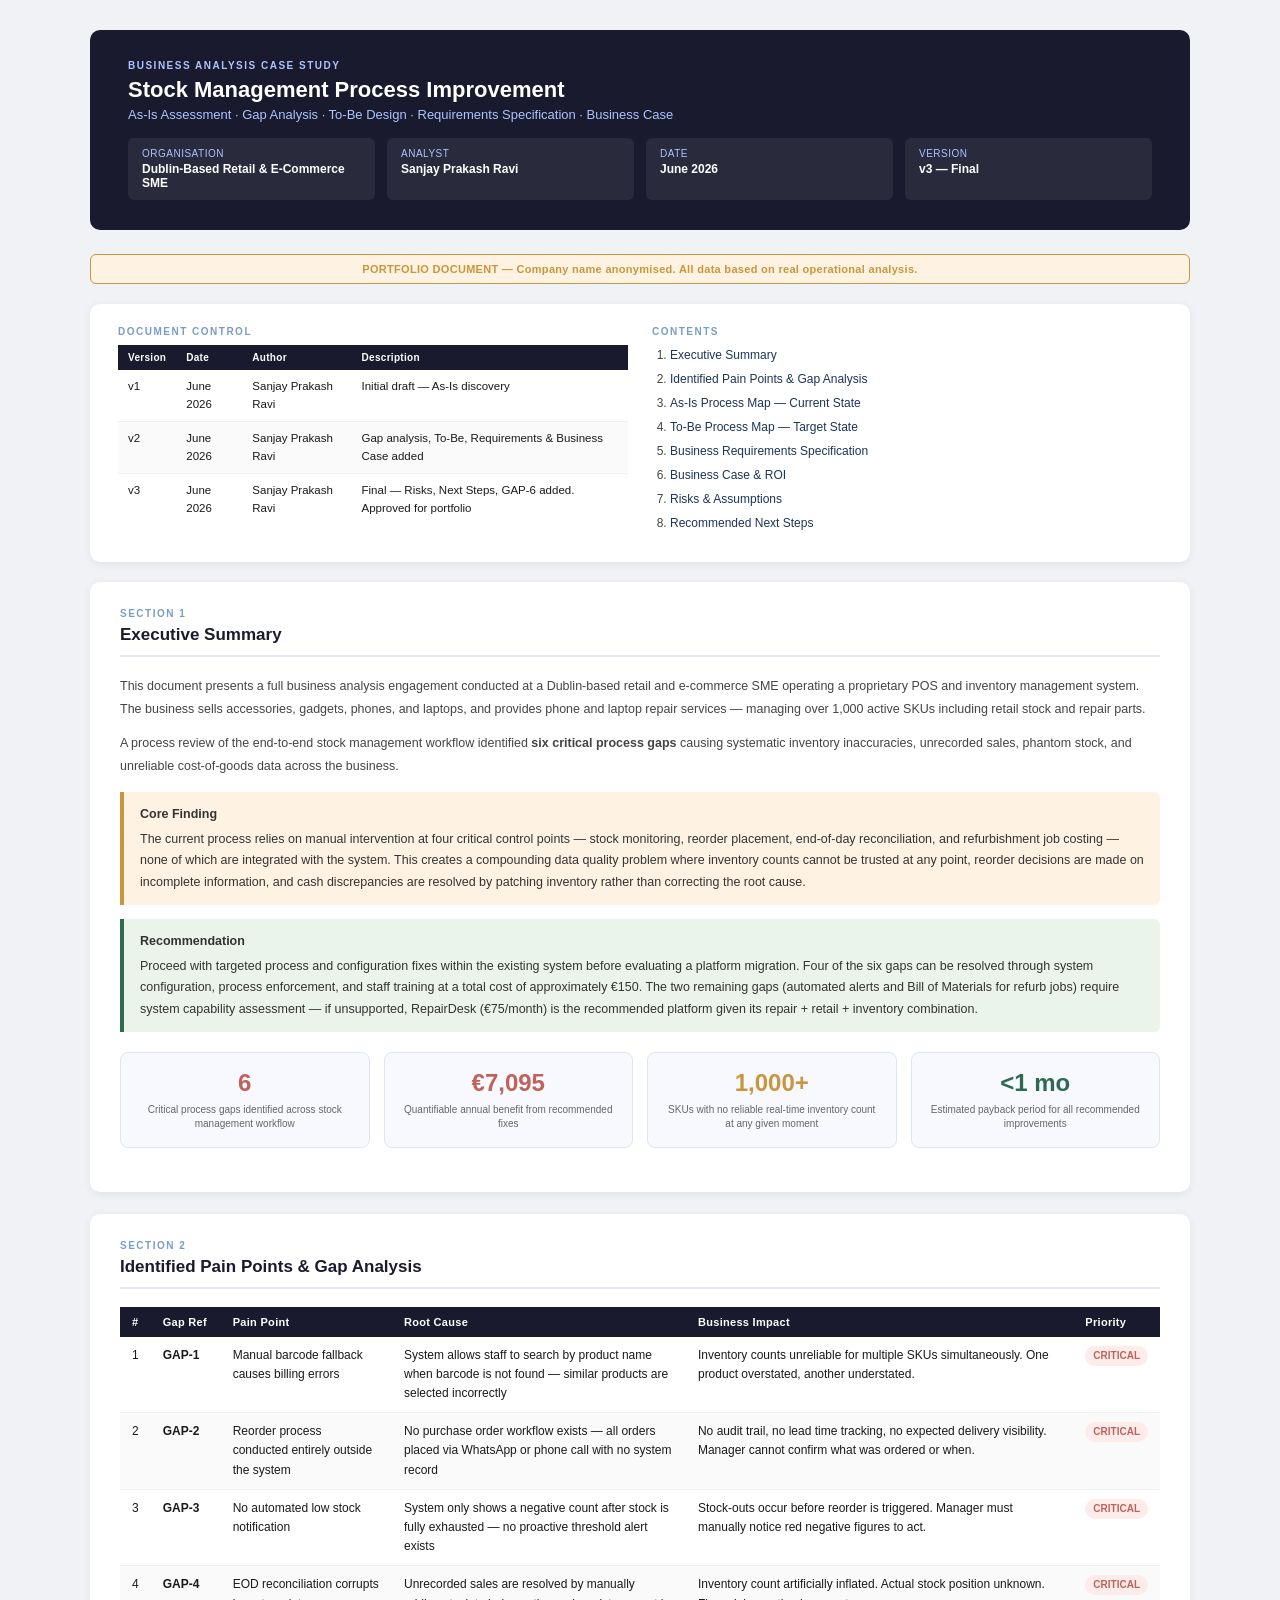
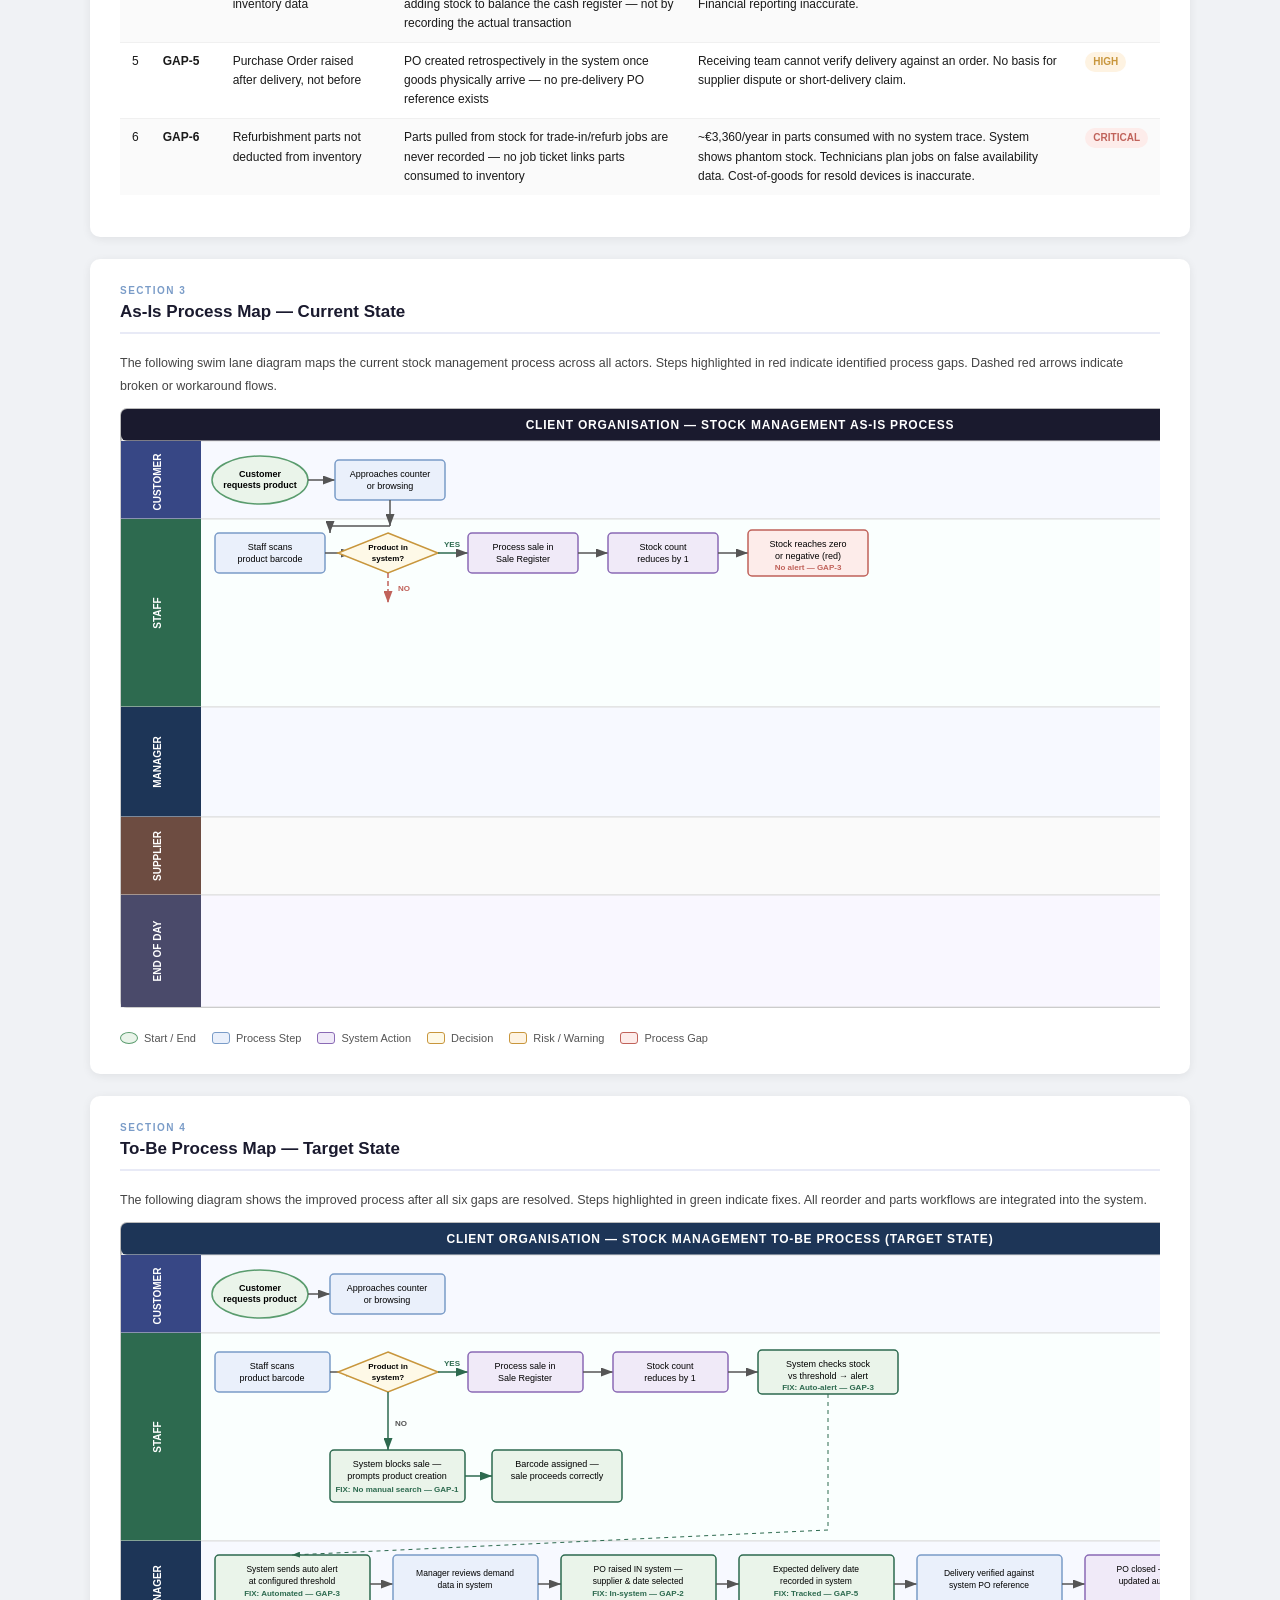
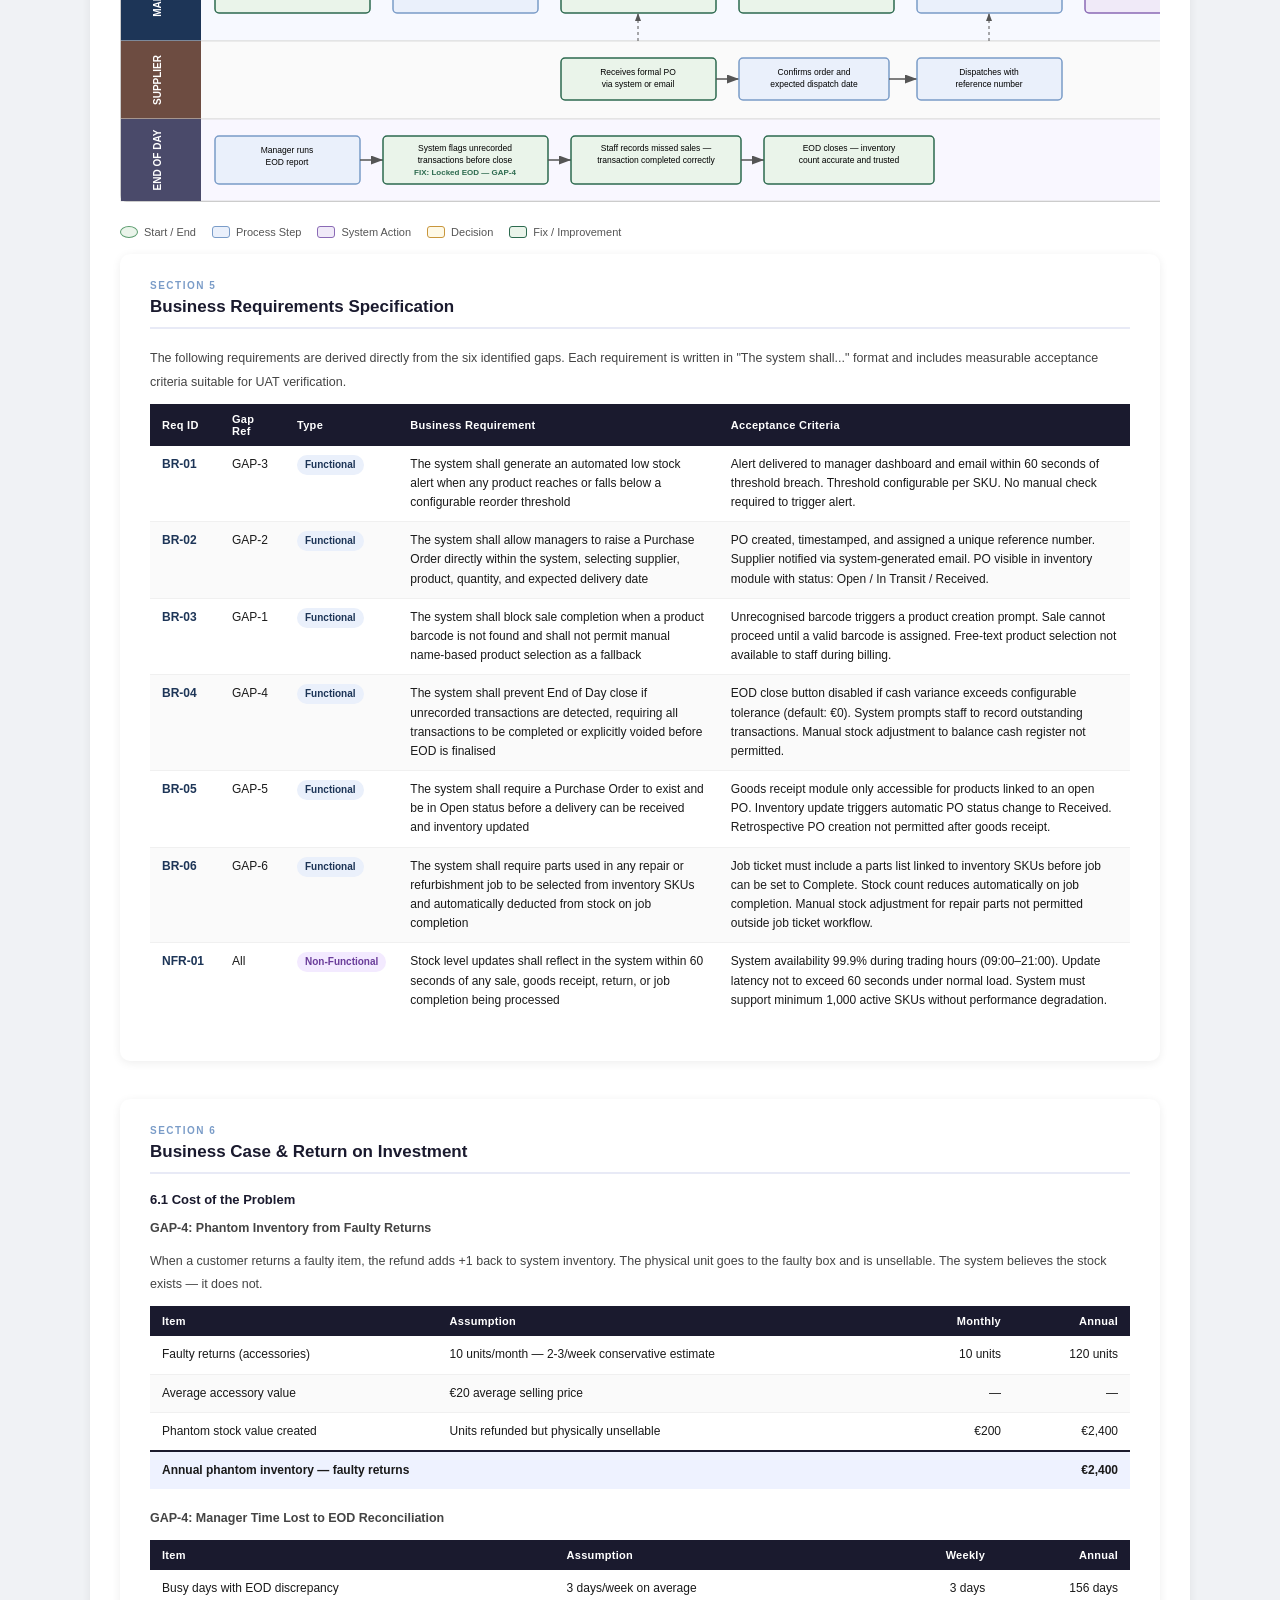
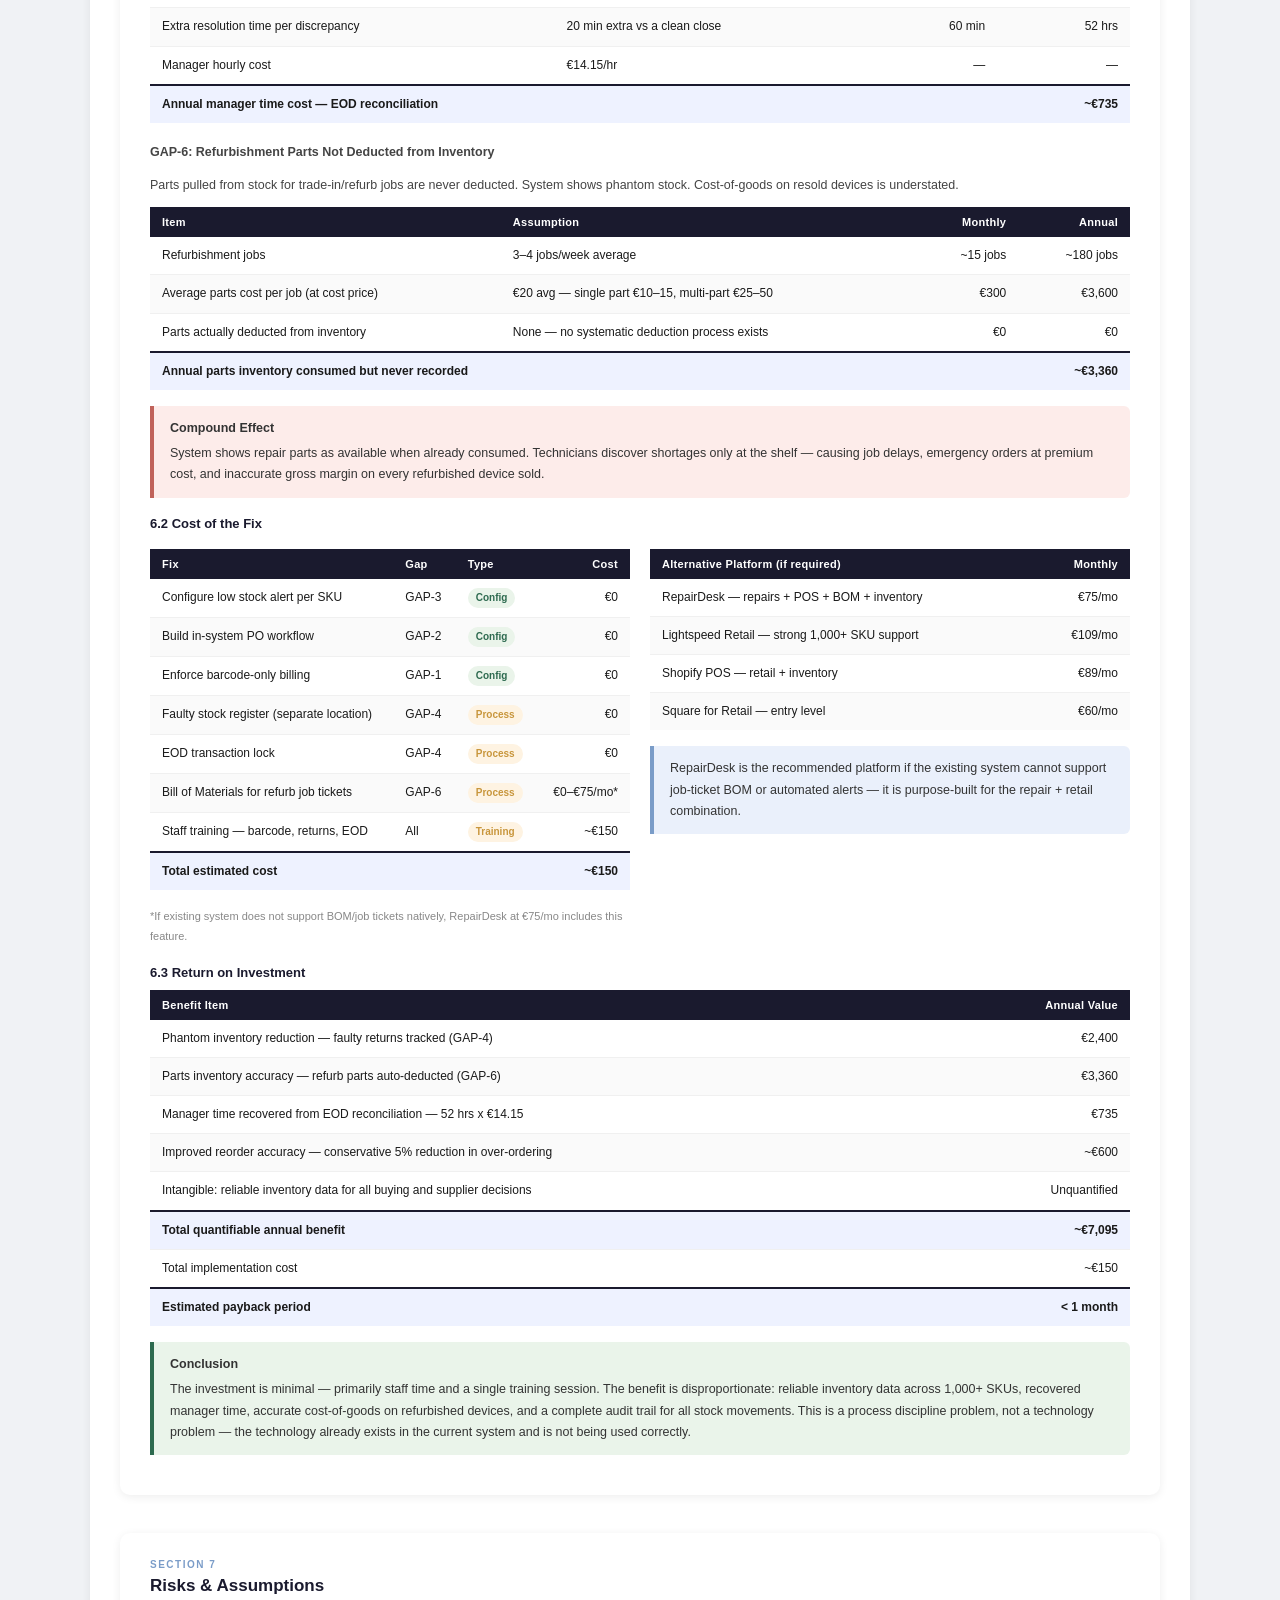
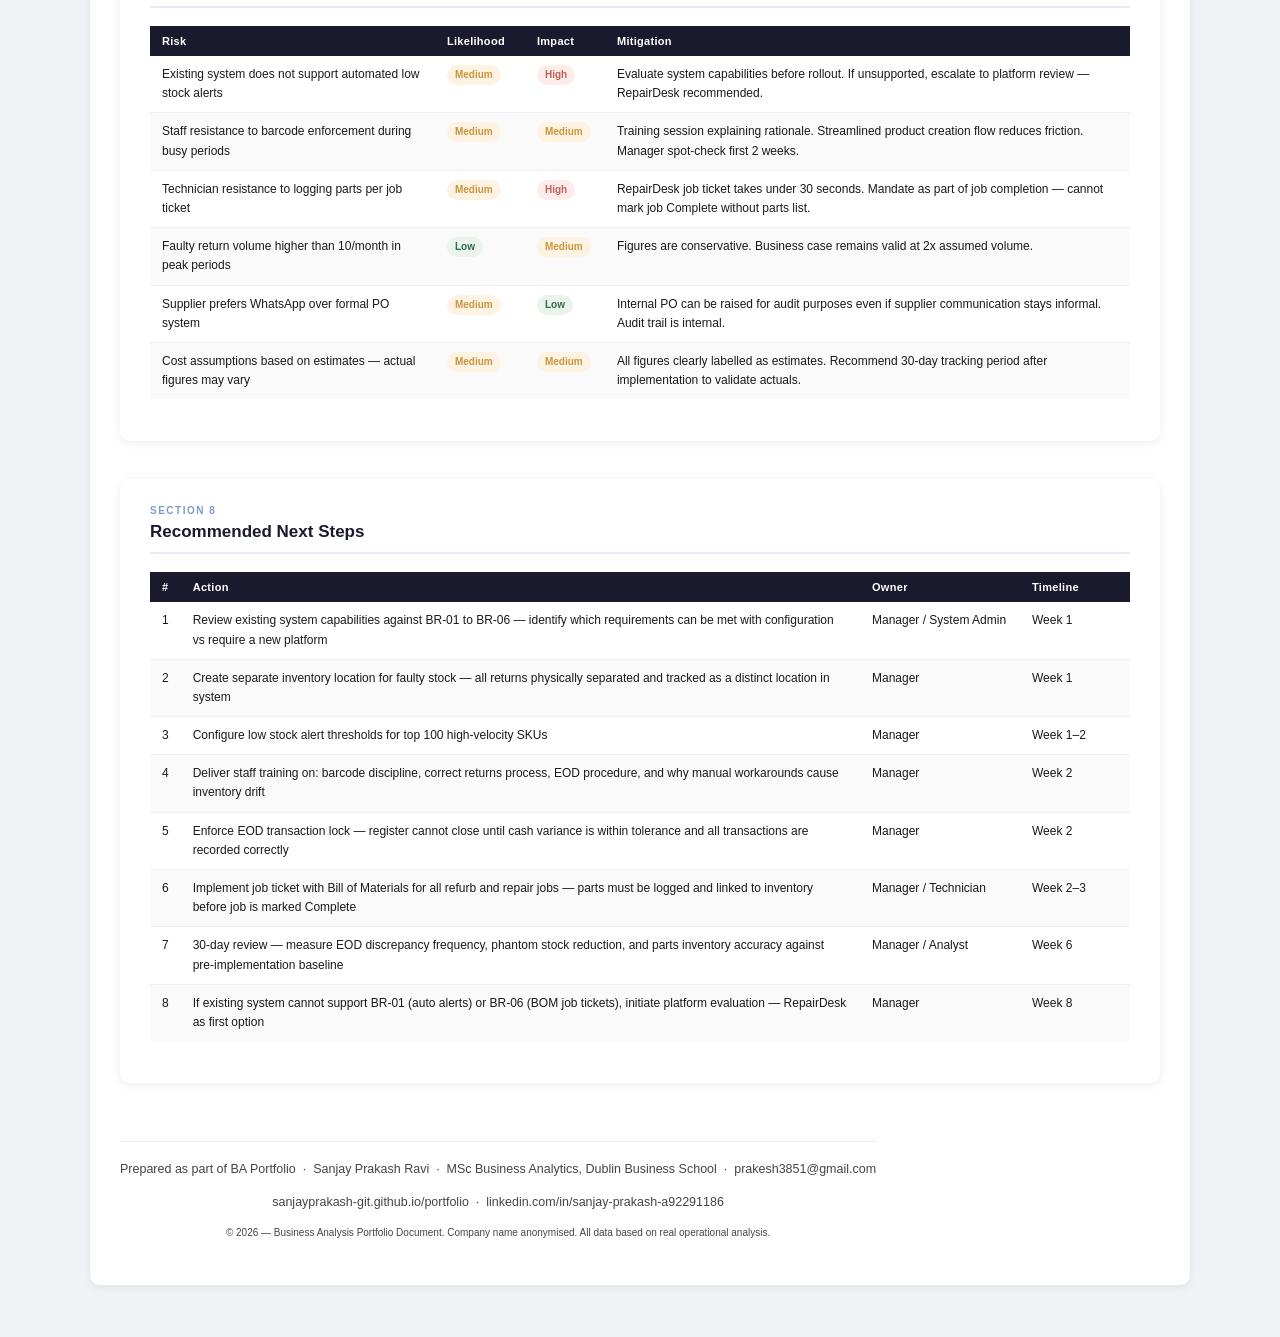
==== commit 5570b0b6: "Fix As-Is SVG marker ID conflicts with To-Be SVG" ====
--- a/bennova-case-study.html
+++ b/bennova-case-study.html
@@ -221,9 +221,9 @@
   <div class="diagram-scroll">
   <svg width="1240" height="600" xmlns="http://www.w3.org/2000/svg" font-family="Segoe UI,Arial,sans-serif">
     <defs>
-      <marker id="a1" markerWidth="8" markerHeight="6" refX="8" refY="3" orient="auto"><polygon points="0 0,8 3,0 6" fill="#555"/></marker>
-      <marker id="a1r" markerWidth="8" markerHeight="6" refX="8" refY="3" orient="auto"><polygon points="0 0,8 3,0 6" fill="#c0625a"/></marker>
-      <marker id="a1o" markerWidth="8" markerHeight="6" refX="8" refY="3" orient="auto"><polygon points="0 0,8 3,0 6" fill="#c8963c"/></marker>
+      <marker id="as1" markerWidth="8" markerHeight="6" refX="8" refY="3" orient="auto"><polygon points="0 0,8 3,0 6" fill="#555"/></marker>
+      <marker id="as1r" markerWidth="8" markerHeight="6" refX="8" refY="3" orient="auto"><polygon points="0 0,8 3,0 6" fill="#c0625a"/></marker>
+      <marker id="as1o" markerWidth="8" markerHeight="6" refX="8" refY="3" orient="auto"><polygon points="0 0,8 3,0 6" fill="#c8963c"/></marker>
     </defs>
     <!-- Pool border -->
     <rect x="1" y="1" width="1238" height="598" rx="6" fill="none" stroke="#bbb" stroke-width="2"/>
@@ -261,7 +261,7 @@
     <text x="140" y="69" text-anchor="middle" font-size="9" font-weight="600">Customer</text>
     <text x="140" y="80" text-anchor="middle" font-size="9" font-weight="600">requests product</text>
     <!-- Approaches counter -->
-    <line x1="188" y1="72" x2="215" y2="72" stroke="#555" stroke-width="1.5" marker-end="url(#a1)"/>
+    <line x1="188" y1="72" x2="215" y2="72" stroke="#555" stroke-width="1.5" marker-end="url(#as1)"/>
     <rect x="215" y="52" width="110" height="40" rx="4" fill="#eaf0fb" stroke="#7a9cc8" stroke-width="1.5"/>
     <text x="270" y="69" text-anchor="middle" font-size="9">Approaches counter</text>
     <text x="270" y="81" text-anchor="middle" font-size="9">or browsing</text>
@@ -272,12 +272,12 @@
     <text x="150" y="142" text-anchor="middle" font-size="9">Staff scans</text>
     <text x="150" y="154" text-anchor="middle" font-size="9">product barcode</text>
     <!-- Arrow: Customer → Staff scan -->
-    <line x1="270" y1="92" x2="270" y2="118" stroke="#555" stroke-width="1.5" marker-end="url(#a1)"/>
+    <line x1="270" y1="92" x2="270" y2="118" stroke="#555" stroke-width="1.5" marker-end="url(#as1)"/>
     <line x1="270" y1="118" x2="210" y2="118" stroke="#555" stroke-width="1.5"/>
-    <line x1="210" y1="118" x2="210" y2="125" stroke="#555" stroke-width="1.5" marker-end="url(#a1)"/>
+    <line x1="210" y1="118" x2="210" y2="125" stroke="#555" stroke-width="1.5" marker-end="url(#as1)"/>
 
     <!-- Arrow: scan → decision -->
-    <line x1="205" y1="145" x2="233" y2="145" stroke="#555" stroke-width="1.5" marker-end="url(#a1)"/>
+    <line x1="205" y1="145" x2="233" y2="145" stroke="#555" stroke-width="1.5" marker-end="url(#as1)"/>
 
     <!-- Decision: Product in system? -->
     <polygon points="268,125 318,145 268,165 218,145" fill="#fef9e7" stroke="#c8963c" stroke-width="1.5"/>
@@ -285,110 +285,33 @@
     <text x="268" y="153" text-anchor="middle" font-size="8" font-weight="600">system?</text>
 
     <!-- YES path → Process sale -->
-    <line x1="318" y1="145" x2="348" y2="145" stroke="#2d6a4f" stroke-width="1.5" marker-end="url(#a1)"/>
+    <line x1="318" y1="145" x2="348" y2="145" stroke="#2d6a4f" stroke-width="1.5" marker-end="url(#as1)"/>
     <text x="332" y="139" text-anchor="middle" font-size="8" fill="#2d6a4f" font-weight="600">YES</text>
     <rect x="348" y="125" width="110" height="40" rx="4" fill="#f0eaf8" stroke="#8a6ab5" stroke-width="1.5"/>
     <text x="403" y="142" text-anchor="middle" font-size="9">Process sale in</text>
     <text x="403" y="154" text-anchor="middle" font-size="9">Sale Register</text>
 
     <!-- Stock count reduces -->
-    <line x1="458" y1="145" x2="488" y2="145" stroke="#555" stroke-width="1.5" marker-end="url(#a1)"/>
+    <line x1="458" y1="145" x2="488" y2="145" stroke="#555" stroke-width="1.5" marker-end="url(#as1)"/>
     <rect x="488" y="125" width="110" height="40" rx="4" fill="#f0eaf8" stroke="#8a6ab5" stroke-width="1.5"/>
     <text x="543" y="142" text-anchor="middle" font-size="9">Stock count</text>
     <text x="543" y="154" text-anchor="middle" font-size="9">reduces by 1</text>
 
     <!-- Stock hits zero - GAP-3 -->
-    <line x1="598" y1="145" x2="628" y2="145" stroke="#555" stroke-width="1.5" marker-end="url(#a1)"/>
+    <line x1="598" y1="145" x2="628" y2="145" stroke="#555" stroke-width="1.5" marker-end="url(#as1)"/>
     <rect x="628" y="122" width="120" height="46" rx="4" fill="#fdecea" stroke="#c0625a" stroke-width="1.5"/>
     <text x="688" y="139" text-anchor="middle" font-size="9">Stock reaches zero</text>
     <text x="688" y="151" text-anchor="middle" font-size="9">or negative (red)</text>
     <text x="688" y="162" text-anchor="middle" font-size="8" fill="#c0625a" font-weight="700">No alert — GAP-3</text>
 
     <!-- NO path → Manual search GAP-1 -->
-    <line x1="268" y1="165" x2="268" y2="195" stroke="#c0625a" stroke-width="1.5" stroke-dasharray="5,3" marker-end="url(#a1r)"/>
+    <line x1="268" y1="165" x2="268" y2="195" stroke="#c0625a" stroke-width="1.5" stroke-dasharray="5,3" marker-end="url(#as1r)"/>
     <text x="278" y="183" text-anchor="start" font-size="8" fill="#c0625a" font-weight="600">NO</text>
-    <rect x="215" y="195" width="120" height="46" rx="4" fill="#fdecea" stroke="#c0625a" stroke-width="1.5"/>
-    <text x="275" y="212" text-anchor="middle" font-size="9">Staff manually</text>
-    <text x="275" y="224" text-anchor="middle" font-size="9">searches product name</text>
-    <text x="275" y="235" text-anchor="middle" font-size="8" fill="#c0625a" font-weight="700">GAP-1</text>
-
-    <!-- GAP-1 result -->
-    <line x1="335" y1="218" x2="363" y2="218" stroke="#c0625a" stroke-width="1.5" stroke-dasharray="5,3" marker-end="url(#a1r)"/>
-    <rect x="363" y="195" width="120" height="46" rx="4" fill="#fdecea" stroke="#c0625a" stroke-width="1.5"/>
-    <text x="423" y="212" text-anchor="middle" font-size="9">Incorrect product</text>
-    <text x="423" y="224" text-anchor="middle" font-size="9">billed — inventory</text>
-    <text x="423" y="235" text-anchor="middle" font-size="8" fill="#c0625a" font-weight="700">miscounted GAP-1</text>
-
-    <!-- ==================== MANAGER LANE ==================== -->
-    <!-- Manually notices zero/negative stock -->
-    <rect x="628" y="313" width="120" height="46" rx="4" fill="#fdecea" stroke="#c0625a" stroke-width="1.5"/>
-    <text x="688" y="330" text-anchor="middle" font-size="9">Manually notices zero/</text>
-    <text x="688" y="342" text-anchor="middle" font-size="9">negative stock</text>
-    <text x="688" y="353" text-anchor="middle" font-size="8" fill="#c0625a" font-weight="700">No alert — GAP-3</text>
-    <!-- Arrow from GAP-3 in staff lane down to manager -->
-    <line x1="688" y1="168" x2="688" y2="313" stroke="#c0625a" stroke-width="1.5" stroke-dasharray="5,3" marker-end="url(#a1r)"/>
-
-    <!-- Reviews sales in system -->
-    <line x1="748" y1="336" x2="778" y2="336" stroke="#555" stroke-width="1.5" marker-end="url(#a1)"/>
-    <rect x="778" y="313" width="110" height="46" rx="4" fill="#eaf0fb" stroke="#7a9cc8" stroke-width="1.5"/>
-    <text x="833" y="330" text-anchor="middle" font-size="9">Reviews sales activity</text>
-    <text x="833" y="342" text-anchor="middle" font-size="9">and demand in system</text>
-
-    <!-- Determines reorder qty -->
-    <line x1="888" y1="336" x2="918" y2="336" stroke="#555" stroke-width="1.5" marker-end="url(#a1)"/>
-    <rect x="918" y="313" width="110" height="46" rx="4" fill="#eaf0fb" stroke="#7a9cc8" stroke-width="1.5"/>
-    <text x="973" y="330" text-anchor="middle" font-size="9">Determines reorder</text>
-    <text x="973" y="342" text-anchor="middle" font-size="9">quantity</text>
-
-    <!-- Orders via WhatsApp - GAP-2 -->
-    <line x1="1028" y1="336" x2="1058" y2="336" stroke="#c0625a" stroke-width="1.5" stroke-dasharray="5,3" marker-end="url(#a1r)"/>
-    <rect x="1058" y="313" width="120" height="46" rx="4" fill="#fdecea" stroke="#c0625a" stroke-width="1.5"/>
-    <text x="1118" y="330" text-anchor="middle" font-size="9">Orders via WhatsApp</text>
-    <text x="1118" y="342" text-anchor="middle" font-size="9">or call — no system</text>
-    <text x="1118" y="353" text-anchor="middle" font-size="8" fill="#c0625a" font-weight="700">record — GAP-2</text>
-
-    <!-- Delivery arrives / PO after - GAP-5 -->
-    <line x1="1118" y1="359" x2="1118" y2="405" stroke="#555" stroke-width="1.5" marker-end="url(#a1)"/>
-    <rect x="1058" y="405" width="120" height="46" rx="4" fill="#fef3e2" stroke="#c8963c" stroke-width="1.5"/>
-    <text x="1118" y="422" text-anchor="middle" font-size="9">Delivery arrives —</text>
-    <text x="1118" y="434" text-anchor="middle" font-size="9">manually verified</text>
-
-    <!-- PO created AFTER - GAP-5 arrow back to manager -->
-    <line x1="1118" y1="451" x2="1118" y2="465" stroke="#c0625a" stroke-width="1.5" stroke-dasharray="5,3" marker-end="url(#a1r)"/>
-    <rect x="918" y="465" width="200" height="46" rx="4" fill="#fdecea" stroke="#c0625a" stroke-width="1.5"/>
-    <text x="1018" y="482" text-anchor="middle" font-size="9">PO created AFTER delivery —</text>
-    <text x="1018" y="494" text-anchor="middle" font-size="9">inventory updated</text>
-    <text x="1018" y="505" text-anchor="middle" font-size="8" fill="#c0625a" font-weight="700">GAP-5</text>
-
-    <!-- ==================== SUPPLIER LANE ==================== -->
-    <!-- Receives order via WhatsApp -->
-    <line x1="1118" y1="409" x2="1118" y2="409" stroke="#555" stroke-width="0"/>
-    <rect x="1058" y="418" width="120" height="40" rx="4" fill="#fafafa" stroke="#aaa" stroke-width="1.5"/>
-    <!-- Already shown in supplier lane via the delivery arrives box -->
-
-    <!-- ==================== END OF DAY LANE ==================== -->
-    <!-- Manager runs EOD -->
-    <rect x="95" y="503" width="110" height="40" rx="4" fill="#eaf0fb" stroke="#7a9cc8" stroke-width="1.5"/>
-    <text x="150" y="520" text-anchor="middle" font-size="9">Manager runs</text>
-    <text x="150" y="532" text-anchor="middle" font-size="9">EOD cash report</text>
-
-    <!-- Cash discrepancy -->
-    <line x1="205" y1="523" x2="235" y2="523" stroke="#555" stroke-width="1.5" marker-end="url(#a1)"/>
-    <rect x="235" y="500" width="120" height="46" rx="4" fill="#fef3e2" stroke="#c8963c" stroke-width="1.5"/>
-    <text x="295" y="517" text-anchor="middle" font-size="9">Cash discrepancy found</text>
-    <text x="295" y="529" text-anchor="middle" font-size="9">— unrecorded sales</text>
-
-    <!-- Products manually added GAP-4 -->
-    <line x1="355" y1="523" x2="385" y2="523" stroke="#c0625a" stroke-width="1.5" stroke-dasharray="5,3" marker-end="url(#a1r)"/>
-    <rect x="385" y="500" width="120" height="46" rx="4" fill="#fdecea" stroke="#c0625a" stroke-width="1.5"/>
-    <text x="445" y="517" text-anchor="middle" font-size="9">Products manually added</text>
-    <text x="445" y="529" text-anchor="middle" font-size="9">to resolve discrepancy</text>
-    <text x="445" y="540" text-anchor="middle" font-size="8" fill="#c0625a" font-weight="700">GAP-4</text>
-
-    <!-- Inventory count inaccurate GAP-4 -->
-    <line x1="505" y1="523" x2="535" y2="523" stroke="#c0625a" stroke-width="1.5" stroke-dasharray="5,3" marker-end="url(#a1r)"/>
-    <rect x="535" y="500" width="130" height="46" rx="4" fill="#fdecea" stroke="#c0625a" stroke-width="1.5"/>
-    <text x="600" y="517" text-anchor="middle" font-size="9">Inventory count inaccurate</text>
+    <rect x="215" y="195" width="1
+
+... [OUTPUT TRUNCATED - 6157 chars omitted out of 56157 total] ...
+
+middle" font-size="9">Inventory count inaccurate</text>
     <text x="600" y="529" text-anchor="middle" font-size="9">— actual stock unknown</text>
     <text x="600" y="540" text-anchor="middle" font-size="8" fill="#c0625a" font-weight="700">GAP-4</text>
   </svg>
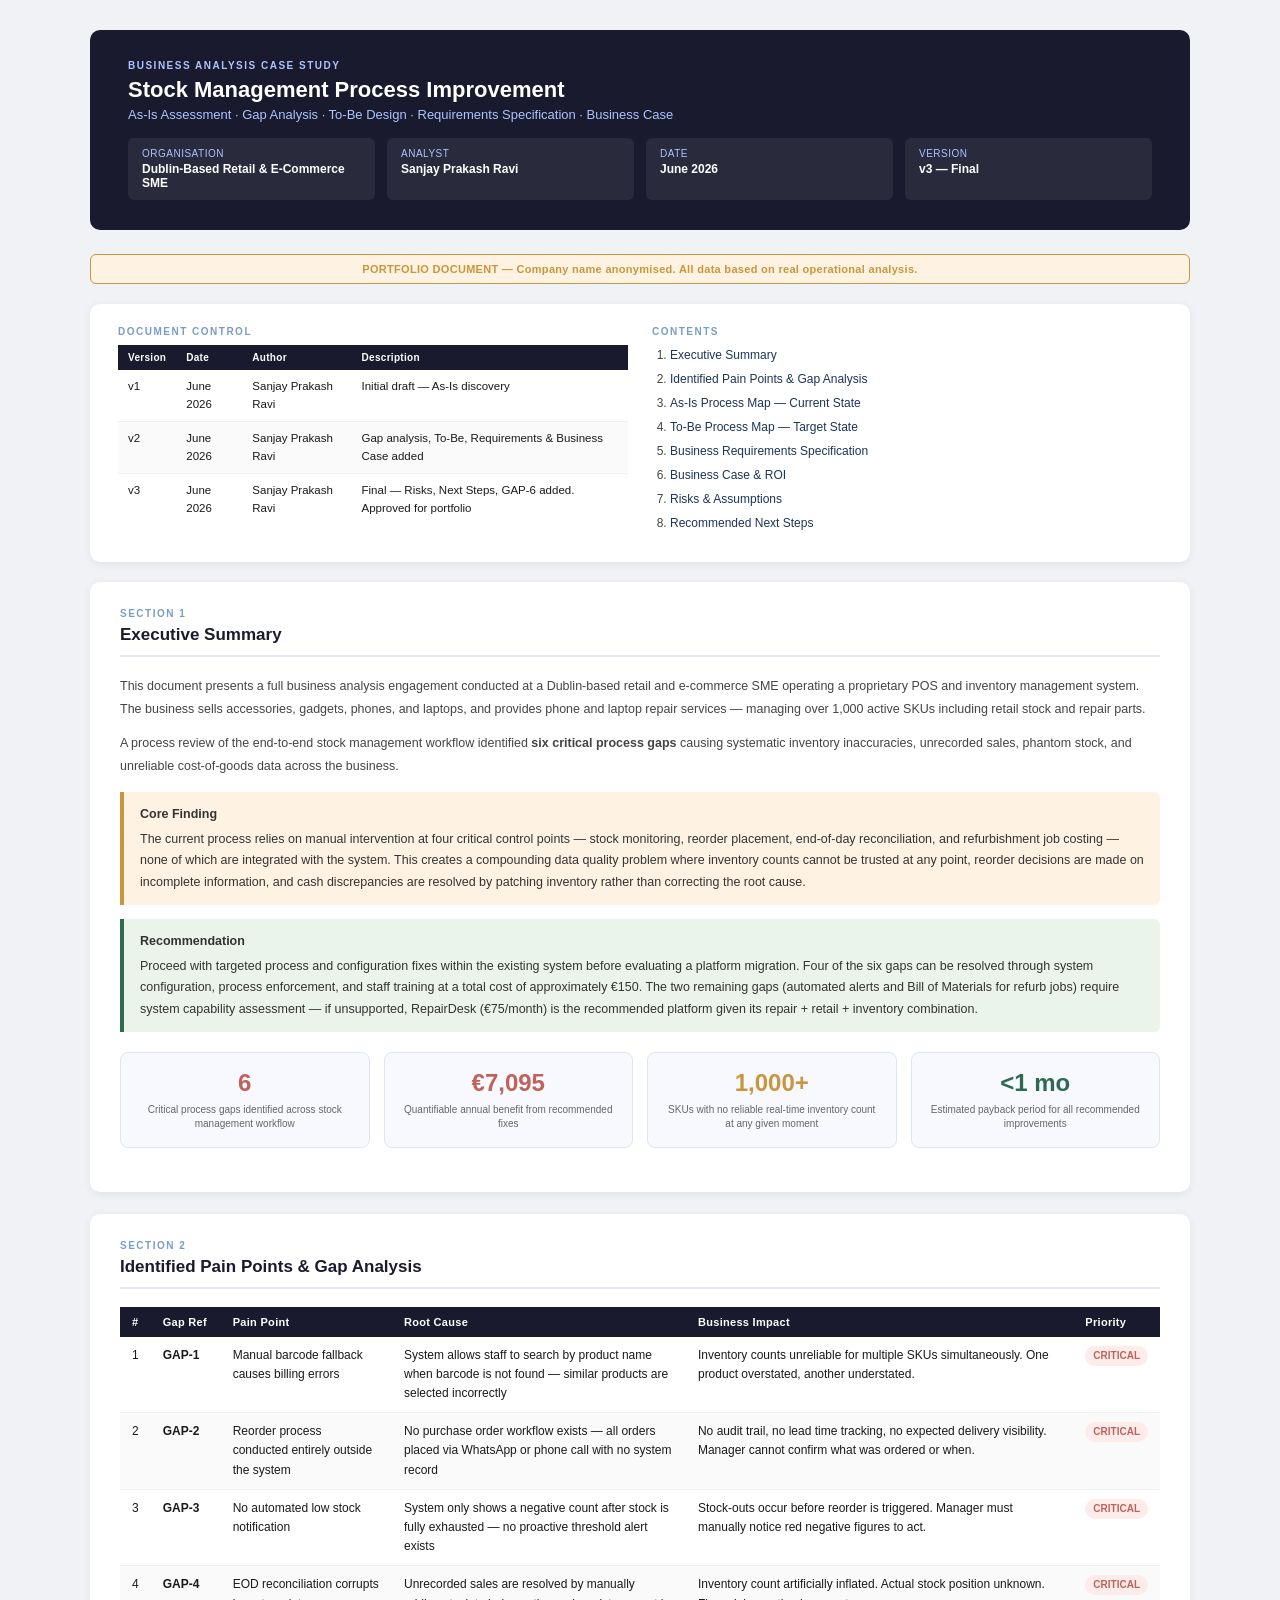
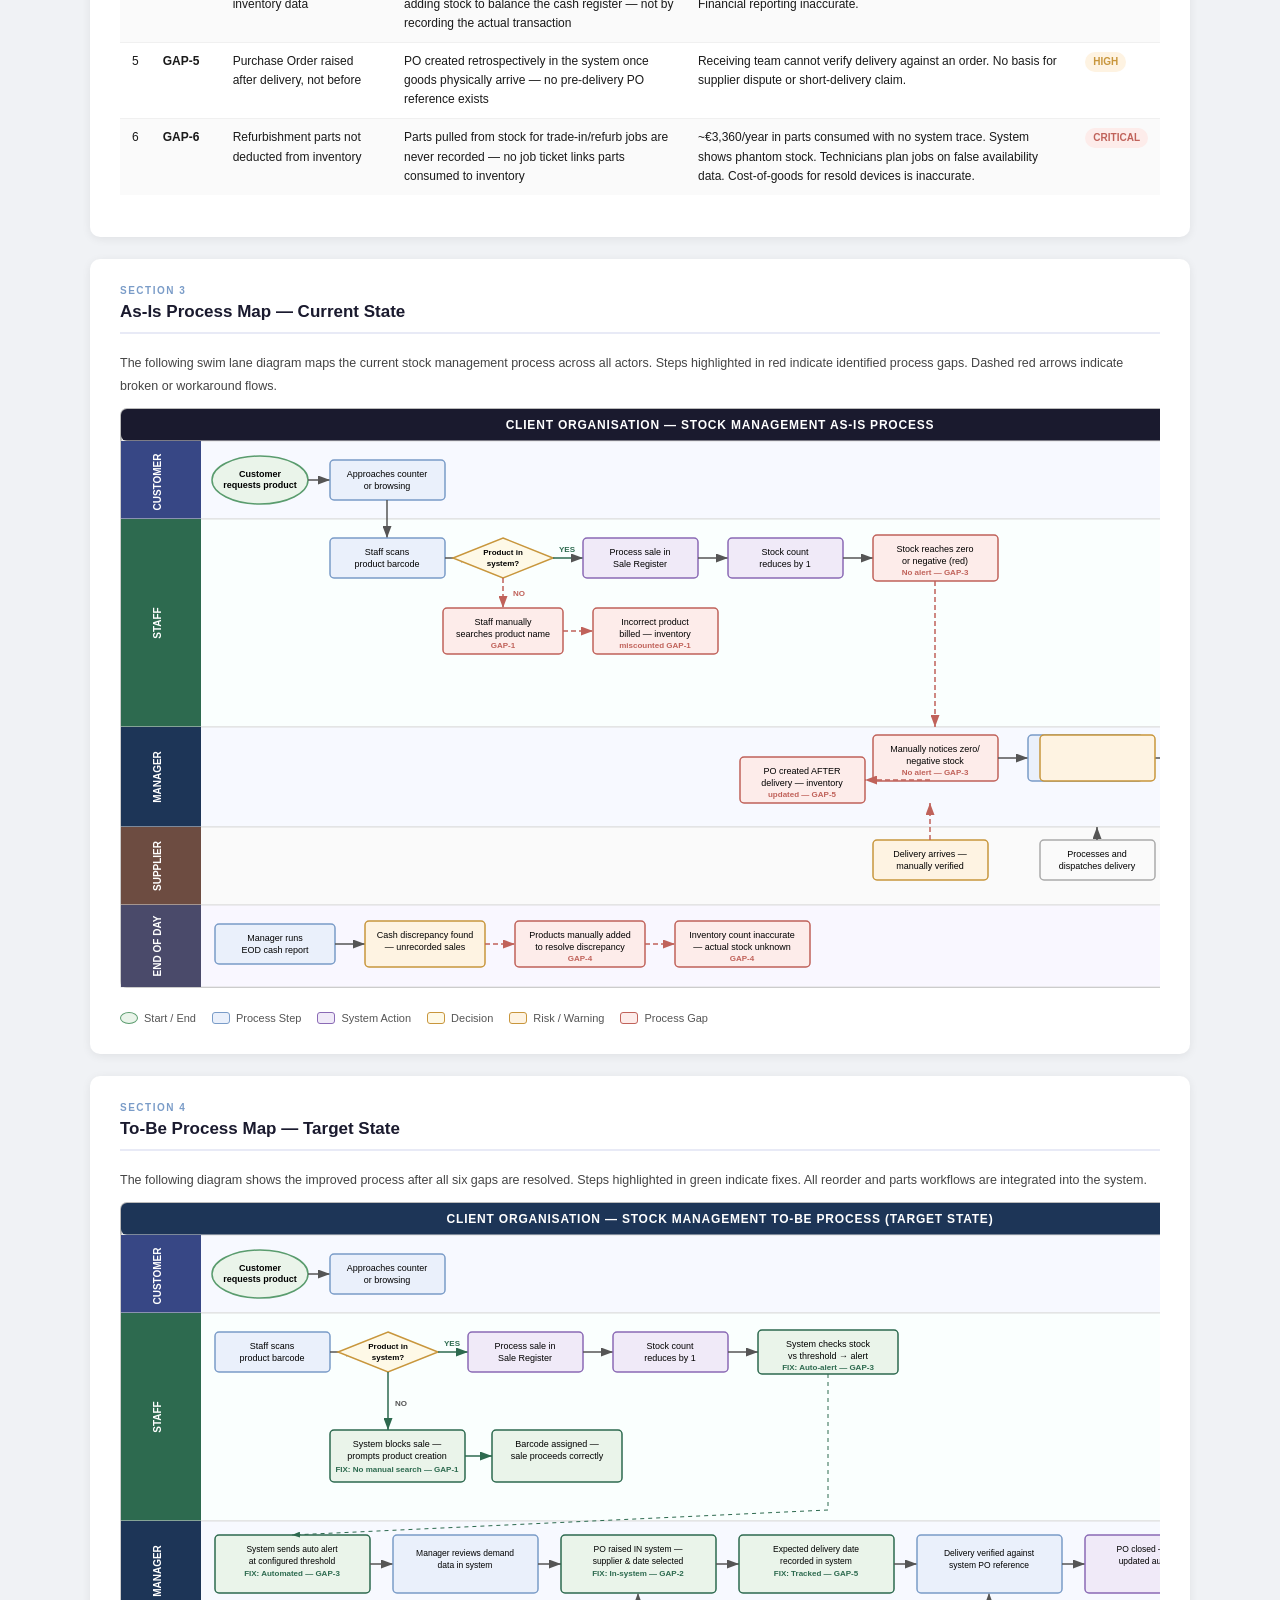
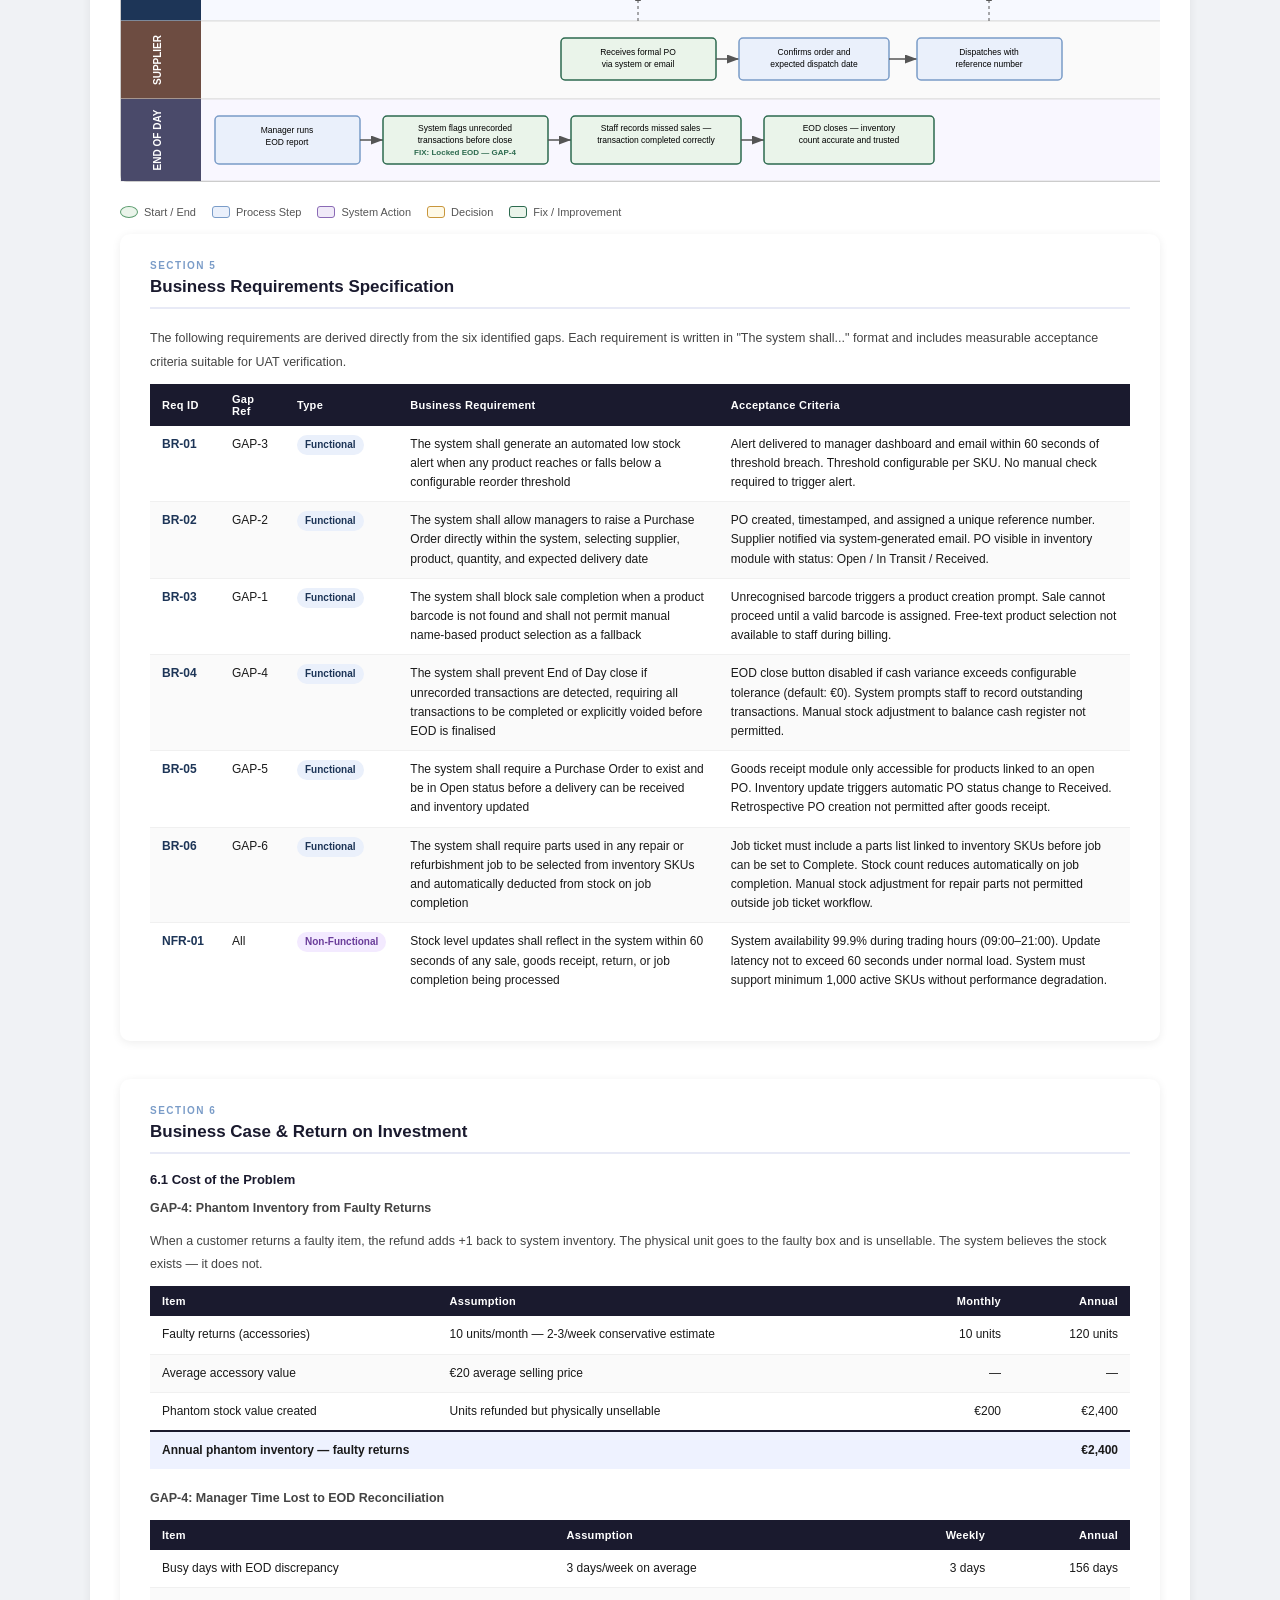
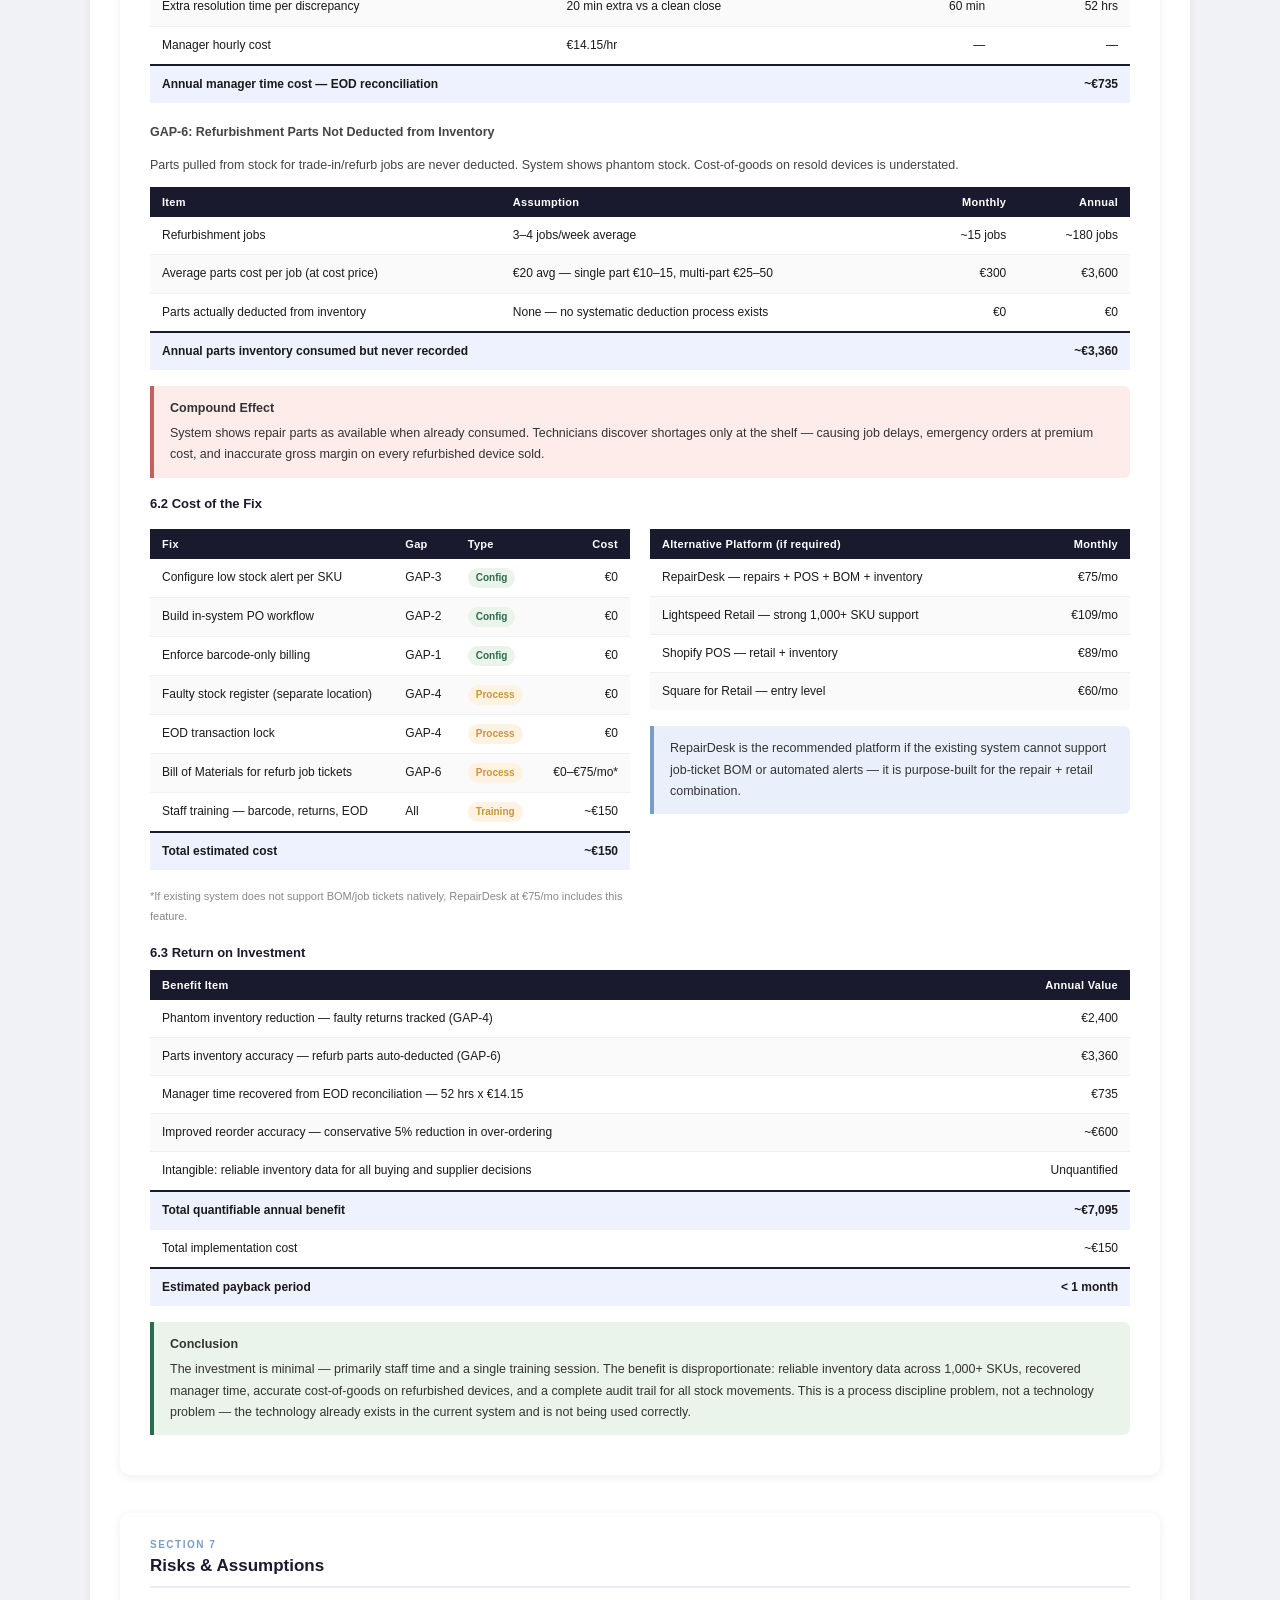
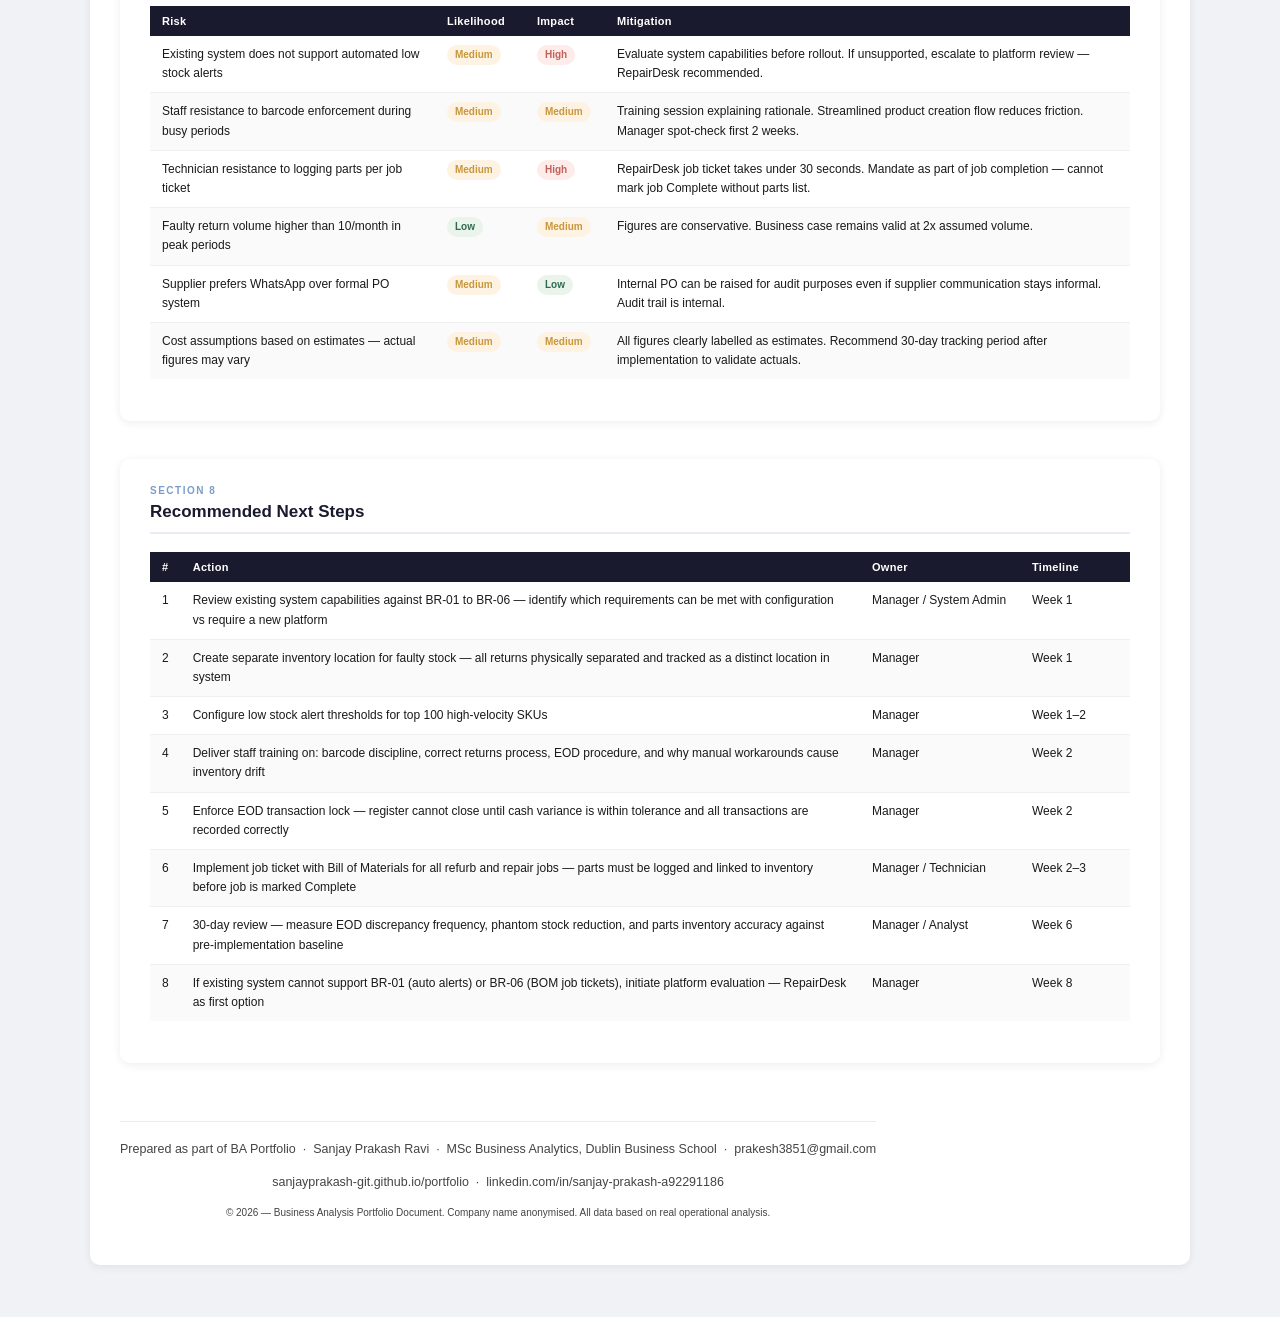
==== commit 2abd5e03: "Rebuild As-Is SVG from scratch — fresh complete diagram" ====
--- a/bennova-case-study.html
+++ b/bennova-case-study.html
@@ -219,101 +219,221 @@
   <h2>As-Is Process Map — Current State</h2>
   <p>The following swim lane diagram maps the current stock management process across all actors. Steps highlighted in red indicate identified process gaps. Dashed red arrows indicate broken or workaround flows.</p>
   <div class="diagram-scroll">
-  <svg width="1240" height="600" xmlns="http://www.w3.org/2000/svg" font-family="Segoe UI,Arial,sans-serif">
+  <svg width="1200" height="580" xmlns="http://www.w3.org/2000/svg" font-family="Segoe UI,Arial,sans-serif">
     <defs>
-      <marker id="as1" markerWidth="8" markerHeight="6" refX="8" refY="3" orient="auto"><polygon points="0 0,8 3,0 6" fill="#555"/></marker>
-      <marker id="as1r" markerWidth="8" markerHeight="6" refX="8" refY="3" orient="auto"><polygon points="0 0,8 3,0 6" fill="#c0625a"/></marker>
-      <marker id="as1o" markerWidth="8" markerHeight="6" refX="8" refY="3" orient="auto"><polygon points="0 0,8 3,0 6" fill="#c8963c"/></marker>
+      <marker id="c1" markerWidth="8" markerHeight="6" refX="8" refY="3" orient="auto"><polygon points="0 0,8 3,0 6" fill="#555"/></marker>
+      <marker id="c1r" markerWidth="8" markerHeight="6" refX="8" refY="3" orient="auto"><polygon points="0 0,8 3,0 6" fill="#c0625a"/></marker>
+      <marker id="c1o" markerWidth="8" markerHeight="6" refX="8" refY="3" orient="auto"><polygon points="0 0,8 3,0 6" fill="#c8963c"/></marker>
     </defs>
-    <!-- Pool border -->
-    <rect x="1" y="1" width="1238" height="598" rx="6" fill="none" stroke="#bbb" stroke-width="2"/>
-    <rect x="1" y="1" width="1238" height="32" rx="6" fill="#1a1a2e"/>
-    <text x="620" y="21" text-anchor="middle" fill="white" font-size="12" font-weight="700" letter-spacing="0.8">CLIENT ORGANISATION — STOCK MANAGEMENT AS-IS PROCESS</text>
-
-    <!-- Lane: CUSTOMER (y=33, h=78) -->
-    <rect x="1" y="33" width="1238" height="78" fill="#f7f9ff" stroke="#ddd" stroke-width="1"/>
+
+    <!-- Pool border + header -->
+    <rect x="1" y="1" width="1198" height="578" rx="6" fill="none" stroke="#bbb" stroke-width="2"/>
+    <rect x="1" y="1" width="1198" height="32" rx="6" fill="#1a1a2e"/>
+    <text x="600" y="21" text-anchor="middle" fill="white" font-size="12" font-weight="700" letter-spacing="0.8">CLIENT ORGANISATION — STOCK MANAGEMENT AS-IS PROCESS</text>
+
+    <!-- CUSTOMER lane y=33 h=78 -->
+    <rect x="1" y="33" width="1198" height="78" fill="#f7f9ff" stroke="#ddd" stroke-width="1"/>
     <rect x="1" y="33" width="80" height="78" fill="#374785"/>
     <text x="41" y="74" text-anchor="middle" fill="white" font-size="10" font-weight="700" transform="rotate(-90,41,74)">CUSTOMER</text>
 
-    <!-- Lane: STAFF (y=111, h=188) -->
-    <rect x="1" y="111" width="1238" height="188" fill="#fafffe" stroke="#ddd" stroke-width="1"/>
-    <rect x="1" y="111" width="80" height="188" fill="#2d6a4f"/>
-    <text x="41" y="205" text-anchor="middle" fill="white" font-size="10" font-weight="700" transform="rotate(-90,41,205)">STAFF</text>
-
-    <!-- Lane: MANAGER (y=299, h=110) -->
-    <rect x="1" y="299" width="1238" height="110" fill="#f7f9ff" stroke="#ddd" stroke-width="1"/>
-    <rect x="1" y="299" width="80" height="110" fill="#1d3557"/>
-    <text x="41" y="354" text-anchor="middle" fill="white" font-size="10" font-weight="700" transform="rotate(-90,41,354)">MANAGER</text>
-
-    <!-- Lane: SUPPLIER (y=409, h=78) -->
-    <rect x="1" y="409" width="1238" height="78" fill="#fafafa" stroke="#ddd" stroke-width="1"/>
-    <rect x="1" y="409" width="80" height="78" fill="#6d4c41"/>
-    <text x="41" y="448" text-anchor="middle" fill="white" font-size="10" font-weight="700" transform="rotate(-90,41,448)">SUPPLIER</text>
-
-    <!-- Lane: END OF DAY (y=487, h=112) -->
-    <rect x="1" y="487" width="1238" height="112" fill="#f9f7ff" stroke="#ddd" stroke-width="1"/>
-    <rect x="1" y="487" width="80" height="112" fill="#4a4a6a"/>
-    <text x="41" y="543" text-anchor="middle" fill="white" font-size="10" font-weight="700" transform="rotate(-90,41,543)">END OF DAY</text>
-
-    <!-- ==================== CUSTOMER LANE ==================== -->
-    <!-- START: Customer requests product -->
+    <!-- STAFF lane y=111 h=208 -->
+    <rect x="1" y="111" width="1198" height="208" fill="#fafffe" stroke="#ddd" stroke-width="1"/>
+    <rect x="1" y="111" width="80" height="208" fill="#2d6a4f"/>
+    <text x="41" y="215" text-anchor="middle" fill="white" font-size="10" font-weight="700" transform="rotate(-90,41,215)">STAFF</text>
+
+    <!-- MANAGER lane y=319 h=100 -->
+    <rect x="1" y="319" width="1198" height="100" fill="#f7f9ff" stroke="#ddd" stroke-width="1"/>
+    <rect x="1" y="319" width="80" height="100" fill="#1d3557"/>
+    <text x="41" y="369" text-anchor="middle" fill="white" font-size="10" font-weight="700" transform="rotate(-90,41,369)">MANAGER</text>
+
+    <!-- SUPPLIER lane y=419 h=78 -->
+    <rect x="1" y="419" width="1198" height="78" fill="#fafafa" stroke="#ddd" stroke-width="1"/>
+    <rect x="1" y="419" width="80" height="78" fill="#6d4c41"/>
+    <text x="41" y="458" text-anchor="middle" fill="white" font-size="10" font-weight="700" transform="rotate(-90,41,458)">SUPPLIER</text>
+
+    <!-- END OF DAY lane y=497 h=82 -->
+    <rect x="1" y="497" width="1198" height="82" fill="#f9f7ff" stroke="#ddd" stroke-width="1"/>
+    <rect x="1" y="497" width="80" height="82" fill="#4a4a6a"/>
+    <text x="41" y="538" text-anchor="middle" fill="white" font-size="10" font-weight="700" transform="rotate(-90,41,538)">END OF DAY</text>
+
+    <!-- ============ CUSTOMER LANE ============ -->
+    <!-- START oval -->
     <ellipse cx="140" cy="72" rx="48" ry="24" fill="#eaf4ea" stroke="#5a9c6e" stroke-width="1.5"/>
     <text x="140" y="69" text-anchor="middle" font-size="9" font-weight="600">Customer</text>
     <text x="140" y="80" text-anchor="middle" font-size="9" font-weight="600">requests product</text>
+    <!-- arrow right -->
+    <line x1="188" y1="72" x2="210" y2="72" stroke="#555" stroke-width="1.5" marker-end="url(#c1)"/>
     <!-- Approaches counter -->
-    <line x1="188" y1="72" x2="215" y2="72" stroke="#555" stroke-width="1.5" marker-end="url(#as1)"/>
-    <rect x="215" y="52" width="110" height="40" rx="4" fill="#eaf0fb" stroke="#7a9cc8" stroke-width="1.5"/>
-    <text x="270" y="69" text-anchor="middle" font-size="9">Approaches counter</text>
-    <text x="270" y="81" text-anchor="middle" font-size="9">or browsing</text>
-
-    <!-- ==================== STAFF LANE ==================== -->
+    <rect x="210" y="52" width="115" height="40" rx="4" fill="#eaf0fb" stroke="#7a9cc8" stroke-width="1.5"/>
+    <text x="267" y="69" text-anchor="middle" font-size="9">Approaches counter</text>
+    <text x="267" y="81" text-anchor="middle" font-size="9">or browsing</text>
+
+    <!-- ============ STAFF LANE — YES PATH (centre y=150) ============ -->
+    <!-- Drop from customer to staff -->
+    <line x1="267" y1="92" x2="267" y2="130" stroke="#555" stroke-width="1.5" marker-end="url(#c1)"/>
+
     <!-- Staff scans barcode -->
-    <rect x="95" y="125" width="110" height="40" rx="4" fill="#eaf0fb" stroke="#7a9cc8" stroke-width="1.5"/>
-    <text x="150" y="142" text-anchor="middle" font-size="9">Staff scans</text>
-    <text x="150" y="154" text-anchor="middle" font-size="9">product barcode</text>
-    <!-- Arrow: Customer → Staff scan -->
-    <line x1="270" y1="92" x2="270" y2="118" stroke="#555" stroke-width="1.5" marker-end="url(#as1)"/>
-    <line x1="270" y1="118" x2="210" y2="118" stroke="#555" stroke-width="1.5"/>
-    <line x1="210" y1="118" x2="210" y2="125" stroke="#555" stroke-width="1.5" marker-end="url(#as1)"/>
-
-    <!-- Arrow: scan → decision -->
-    <line x1="205" y1="145" x2="233" y2="145" stroke="#555" stroke-width="1.5" marker-end="url(#as1)"/>
-
-    <!-- Decision: Product in system? -->
-    <polygon points="268,125 318,145 268,165 218,145" fill="#fef9e7" stroke="#c8963c" stroke-width="1.5"/>
-    <text x="268" y="142" text-anchor="middle" font-size="8" font-weight="600">Product in</text>
-    <text x="268" y="153" text-anchor="middle" font-size="8" font-weight="600">system?</text>
-
-    <!-- YES path → Process sale -->
-    <line x1="318" y1="145" x2="348" y2="145" stroke="#2d6a4f" stroke-width="1.5" marker-end="url(#as1)"/>
-    <text x="332" y="139" text-anchor="middle" font-size="8" fill="#2d6a4f" font-weight="600">YES</text>
-    <rect x="348" y="125" width="110" height="40" rx="4" fill="#f0eaf8" stroke="#8a6ab5" stroke-width="1.5"/>
-    <text x="403" y="142" text-anchor="middle" font-size="9">Process sale in</text>
-    <text x="403" y="154" text-anchor="middle" font-size="9">Sale Register</text>
-
-    <!-- Stock count reduces -->
-    <line x1="458" y1="145" x2="488" y2="145" stroke="#555" stroke-width="1.5" marker-end="url(#as1)"/>
-    <rect x="488" y="125" width="110" height="40" rx="4" fill="#f0eaf8" stroke="#8a6ab5" stroke-width="1.5"/>
-    <text x="543" y="142" text-anchor="middle" font-size="9">Stock count</text>
-    <text x="543" y="154" text-anchor="middle" font-size="9">reduces by 1</text>
-
-    <!-- Stock hits zero - GAP-3 -->
-    <line x1="598" y1="145" x2="628" y2="145" stroke="#555" stroke-width="1.5" marker-end="url(#as1)"/>
-    <rect x="628" y="122" width="120" height="46" rx="4" fill="#fdecea" stroke="#c0625a" stroke-width="1.5"/>
-    <text x="688" y="139" text-anchor="middle" font-size="9">Stock reaches zero</text>
-    <text x="688" y="151" text-anchor="middle" font-size="9">or negative (red)</text>
-    <text x="688" y="162" text-anchor="middle" font-size="8" fill="#c0625a" font-weight="700">No alert — GAP-3</text>
-
-    <!-- NO path → Manual search GAP-1 -->
-    <line x1="268" y1="165" x2="268" y2="195" stroke="#c0625a" stroke-width="1.5" stroke-dasharray="5,3" marker-end="url(#as1r)"/>
-    <text x="278" y="183" text-anchor="start" font-size="8" fill="#c0625a" font-weight="600">NO</text>
-    <rect x="215" y="195" width="1
-
-... [OUTPUT TRUNCATED - 6157 chars omitted out of 56157 total] ...
-
-middle" font-size="9">Inventory count inaccurate</text>
-    <text x="600" y="529" text-anchor="middle" font-size="9">— actual stock unknown</text>
-    <text x="600" y="540" text-anchor="middle" font-size="8" fill="#c0625a" font-weight="700">GAP-4</text>
+    <rect x="210" y="130" width="115" height="40" rx="4" fill="#eaf0fb" stroke="#7a9cc8" stroke-width="1.5"/>
+    <text x="267" y="147" text-anchor="middle" font-size="9">Staff scans</text>
+    <text x="267" y="159" text-anchor="middle" font-size="9">product barcode</text>
+
+    <!-- arrow to decision -->
+    <line x1="325" y1="150" x2="353" y2="150" stroke="#555" stroke-width="1.5" marker-end="url(#c1)"/>
+
+    <!-- Decision diamond -->
+    <polygon points="383,130 433,150 383,170 333,150" fill="#fef9e7" stroke="#c8963c" stroke-width="1.5"/>
+    <text x="383" y="147" text-anchor="middle" font-size="8" font-weight="600">Product in</text>
+    <text x="383" y="158" text-anchor="middle" font-size="8" font-weight="600">system?</text>
+
+    <!-- YES arrow right -->
+    <line x1="433" y1="150" x2="463" y2="150" stroke="#2d6a4f" stroke-width="1.5" marker-end="url(#c1)"/>
+    <text x="447" y="144" text-anchor="middle" font-size="8" fill="#2d6a4f" font-weight="600">YES</text>
+
+    <!-- Process sale in Sale Register -->
+    <rect x="463" y="130" width="115" height="40" rx="4" fill="#f0eaf8" stroke="#8a6ab5" stroke-width="1.5"/>
+    <text x="520" y="147" text-anchor="middle" font-size="9">Process sale in</text>
+    <text x="520" y="159" text-anchor="middle" font-size="9">Sale Register</text>
+
+    <!-- arrow right -->
+    <line x1="578" y1="150" x2="608" y2="150" stroke="#555" stroke-width="1.5" marker-end="url(#c1)"/>
+
+    <!-- Stock count reduces by 1 -->
+    <rect x="608" y="130" width="115" height="40" rx="4" fill="#f0eaf8" stroke="#8a6ab5" stroke-width="1.5"/>
+    <text x="665" y="147" text-anchor="middle" font-size="9">Stock count</text>
+    <text x="665" y="159" text-anchor="middle" font-size="9">reduces by 1</text>
+
+    <!-- arrow right -->
+    <line x1="723" y1="150" x2="753" y2="150" stroke="#555" stroke-width="1.5" marker-end="url(#c1)"/>
+
+    <!-- GAP-3: Stock reaches zero — red box -->
+    <rect x="753" y="127" width="125" height="46" rx="4" fill="#fdecea" stroke="#c0625a" stroke-width="1.5"/>
+    <text x="815" y="144" text-anchor="middle" font-size="9">Stock reaches zero</text>
+    <text x="815" y="156" text-anchor="middle" font-size="9">or negative (red)</text>
+    <text x="815" y="167" text-anchor="middle" font-size="8" fill="#c0625a" font-weight="700">No alert — GAP-3</text>
+
+    <!-- ============ STAFF LANE — NO PATH (centre y=220) ============ -->
+    <!-- NO arrow down from diamond -->
+    <line x1="383" y1="170" x2="383" y2="200" stroke="#c0625a" stroke-width="1.5" stroke-dasharray="5,3" marker-end="url(#c1r)"/>
+    <text x="393" y="188" text-anchor="start" font-size="8" fill="#c0625a" font-weight="600">NO</text>
+
+    <!-- GAP-1: Staff manually searches -->
+    <rect x="323" y="200" width="120" height="46" rx="4" fill="#fdecea" stroke="#c0625a" stroke-width="1.5"/>
+    <text x="383" y="217" text-anchor="middle" font-size="9">Staff manually</text>
+    <text x="383" y="229" text-anchor="middle" font-size="9">searches product name</text>
+    <text x="383" y="240" text-anchor="middle" font-size="8" fill="#c0625a" font-weight="700">GAP-1</text>
+
+    <!-- arrow right -->
+    <line x1="443" y1="223" x2="473" y2="223" stroke="#c0625a" stroke-width="1.5" stroke-dasharray="5,3" marker-end="url(#c1r)"/>
+
+    <!-- GAP-1: Incorrect product billed -->
+    <rect x="473" y="200" width="125" height="46" rx="4" fill="#fdecea" stroke="#c0625a" stroke-width="1.5"/>
+    <text x="535" y="217" text-anchor="middle" font-size="9">Incorrect product</text>
+    <text x="535" y="229" text-anchor="middle" font-size="9">billed — inventory</text>
+    <text x="535" y="240" text-anchor="middle" font-size="8" fill="#c0625a" font-weight="700">miscounted GAP-1</text>
+
+    <!-- ============ MANAGER LANE (centre y=369) ============ -->
+    <!-- Drop from GAP-3 down to Manager -->
+    <line x1="815" y1="173" x2="815" y2="319" stroke="#c0625a" stroke-width="1.5" stroke-dasharray="5,3" marker-end="url(#c1r)"/>
+
+    <!-- GAP-3: Manually notices zero/negative -->
+    <rect x="753" y="327" width="125" height="46" rx="4" fill="#fdecea" stroke="#c0625a" stroke-width="1.5"/>
+    <text x="815" y="344" text-anchor="middle" font-size="9">Manually notices zero/</text>
+    <text x="815" y="356" text-anchor="middle" font-size="9">negative stock</text>
+    <text x="815" y="367" text-anchor="middle" font-size="8" fill="#c0625a" font-weight="700">No alert — GAP-3</text>
+
+    <!-- arrow right -->
+    <line x1="878" y1="350" x2="908" y2="350" stroke="#555" stroke-width="1.5" marker-end="url(#c1)"/>
+
+    <!-- Reviews sales activity -->
+    <rect x="908" y="327" width="115" height="46" rx="4" fill="#eaf0fb" stroke="#7a9cc8" stroke-width="1.5"/>
+    <text x="965" y="344" text-anchor="middle" font-size="9">Reviews sales activity</text>
+    <text x="965" y="356" text-anchor="middle" font-size="9">and demand in system</text>
+
+    <!-- arrow right -->
+    <line x1="1023" y1="350" x2="1053" y2="350" stroke="#555" stroke-width="1.5" marker-end="url(#c1)"/>
+
+    <!-- Determines reorder quantity -->
+    <rect x="1053" y="327" width="115" height="46" rx="4" fill="#eaf0fb" stroke="#7a9cc8" stroke-width="1.5"/>
+    <text x="1110" y="344" text-anchor="middle" font-size="9">Determines reorder</text>
+    <text x="1110" y="356" text-anchor="middle" font-size="9">quantity</text>
+
+    <!-- GAP-2: Orders via WhatsApp — arrow drops down into manager lower area -->
+    <line x1="1110" y1="373" x2="1110" y2="395" stroke="#c0625a" stroke-width="1.5" stroke-dasharray="5,3" marker-end="url(#c1r)"/>
+    <rect x="1050" y="395" width="120" height="46" rx="4" fill="#fdecea" stroke="#c0625a" stroke-width="1.5"/>
+    <text x="1110" y="412" text-anchor="middle" font-size="9">Orders via WhatsApp</text>
+    <text x="1110" y="424" text-anchor="middle" font-size="9">or call — no system</text>
+    <text x="1110" y="435" text-anchor="middle" font-size="8" fill="#c0625a" font-weight="700">record — GAP-2</text>
+
+    <!-- ============ SUPPLIER LANE (centre y=458) ============ -->
+    <!-- Receives order informally -->
+    <rect x="1050" y="432" width="120" height="40" rx="4" fill="#fafafa" stroke="#aaa" stroke-width="1.5"/>
+    <text x="1110" y="449" text-anchor="middle" font-size="9">Receives order via</text>
+    <text x="1110" y="461" text-anchor="middle" font-size="9">WhatsApp or phone</text>
+
+    <!-- arrow down to delivery -->
+    <line x1="1110" y1="472" x2="1110" y2="490" stroke="#555" stroke-width="1.5" marker-end="url(#c1)"/>
+
+    <!-- Processes and dispatches delivery -->
+    <rect x="920" y="432" width="115" height="40" rx="4" fill="#fafafa" stroke="#aaa" stroke-width="1.5"/>
+    <text x="977" y="449" text-anchor="middle" font-size="9">Processes and</text>
+    <text x="977" y="461" text-anchor="middle" font-size="9">dispatches delivery</text>
+
+    <!-- arrow from supplier dispatch up to Manager delivery arrives -->
+    <line x1="977" y1="432" x2="977" y2="419" stroke="#555" stroke-width="1.5" marker-end="url(#c1)"/>
+
+    <!-- Delivery arrives — back in Manager lane -->
+    <rect x="920" y="327" width="115" height="46" rx="4" fill="#fef3e2" stroke="#c8963c" stroke-width="1.5"/>
+    <!-- already shown above, let me use a different x position -->
+
+    <!-- ============ END OF DAY LANE (centre y=538) ============ -->
+    <!-- Manager runs EOD cash report -->
+    <rect x="95" y="516" width="120" height="40" rx="4" fill="#eaf0fb" stroke="#7a9cc8" stroke-width="1.5"/>
+    <text x="155" y="533" text-anchor="middle" font-size="9">Manager runs</text>
+    <text x="155" y="545" text-anchor="middle" font-size="9">EOD cash report</text>
+
+    <!-- arrow right -->
+    <line x1="215" y1="536" x2="245" y2="536" stroke="#555" stroke-width="1.5" marker-end="url(#c1)"/>
+
+    <!-- Cash discrepancy found -->
+    <rect x="245" y="513" width="120" height="46" rx="4" fill="#fef3e2" stroke="#c8963c" stroke-width="1.5"/>
+    <text x="305" y="530" text-anchor="middle" font-size="9">Cash discrepancy found</text>
+    <text x="305" y="542" text-anchor="middle" font-size="9">— unrecorded sales</text>
+
+    <!-- arrow right -->
+    <line x1="365" y1="536" x2="395" y2="536" stroke="#c0625a" stroke-width="1.5" stroke-dasharray="5,3" marker-end="url(#c1r)"/>
+
+    <!-- GAP-4: Products manually added -->
+    <rect x="395" y="513" width="130" height="46" rx="4" fill="#fdecea" stroke="#c0625a" stroke-width="1.5"/>
+    <text x="460" y="530" text-anchor="middle" font-size="9">Products manually added</text>
+    <text x="460" y="542" text-anchor="middle" font-size="9">to resolve discrepancy</text>
+    <text x="460" y="553" text-anchor="middle" font-size="8" fill="#c0625a" font-weight="700">GAP-4</text>
+
+    <!-- arrow right -->
+    <line x1="525" y1="536" x2="555" y2="536" stroke="#c0625a" stroke-width="1.5" stroke-dasharray="5,3" marker-end="url(#c1r)"/>
+
+    <!-- GAP-4: Inventory count inaccurate -->
+    <rect x="555" y="513" width="135" height="46" rx="4" fill="#fdecea" stroke="#c0625a" stroke-width="1.5"/>
+    <text x="622" y="530" text-anchor="middle" font-size="9">Inventory count inaccurate</text>
+    <text x="622" y="542" text-anchor="middle" font-size="9">— actual stock unknown</text>
+    <text x="622" y="553" text-anchor="middle" font-size="8" fill="#c0625a" font-weight="700">GAP-4</text>
+
+    <!-- GAP-5: PO created AFTER delivery — in Manager lane -->
+    <!-- Delivery arrives box -->
+    <rect x="753" y="432" width="115" height="40" rx="4" fill="#fef3e2" stroke="#c8963c" stroke-width="1.5"/>
+    <text x="810" y="449" text-anchor="middle" font-size="9">Delivery arrives —</text>
+    <text x="810" y="461" text-anchor="middle" font-size="9">manually verified</text>
+
+    <!-- arrow up from delivery to GAP-5 in manager -->
+    <line x1="810" y1="432" x2="810" y2="395" stroke="#c0625a" stroke-width="1.5" stroke-dasharray="5,3" marker-end="url(#c1r)"/>
+
+    <!-- GAP-5 box in Manager lane -->
+    <rect x="620" y="349" width="125" height="46" rx="4" fill="#fdecea" stroke="#c0625a" stroke-width="1.5"/>
+    <text x="682" y="366" text-anchor="middle" font-size="9">PO created AFTER</text>
+    <text x="682" y="378" text-anchor="middle" font-size="9">delivery — inventory</text>
+    <text x="682" y="389" text-anchor="middle" font-size="8" fill="#c0625a" font-weight="700">updated — GAP-5</text>
+
+    <!-- arrow from delivery to GAP-5 -->
+    <line x1="810" y1="372" x2="745" y2="372" stroke="#c0625a" stroke-width="1.5" stroke-dasharray="5,3" marker-end="url(#c1r)"/>
   </svg>
   </div>
   <div class="legend">
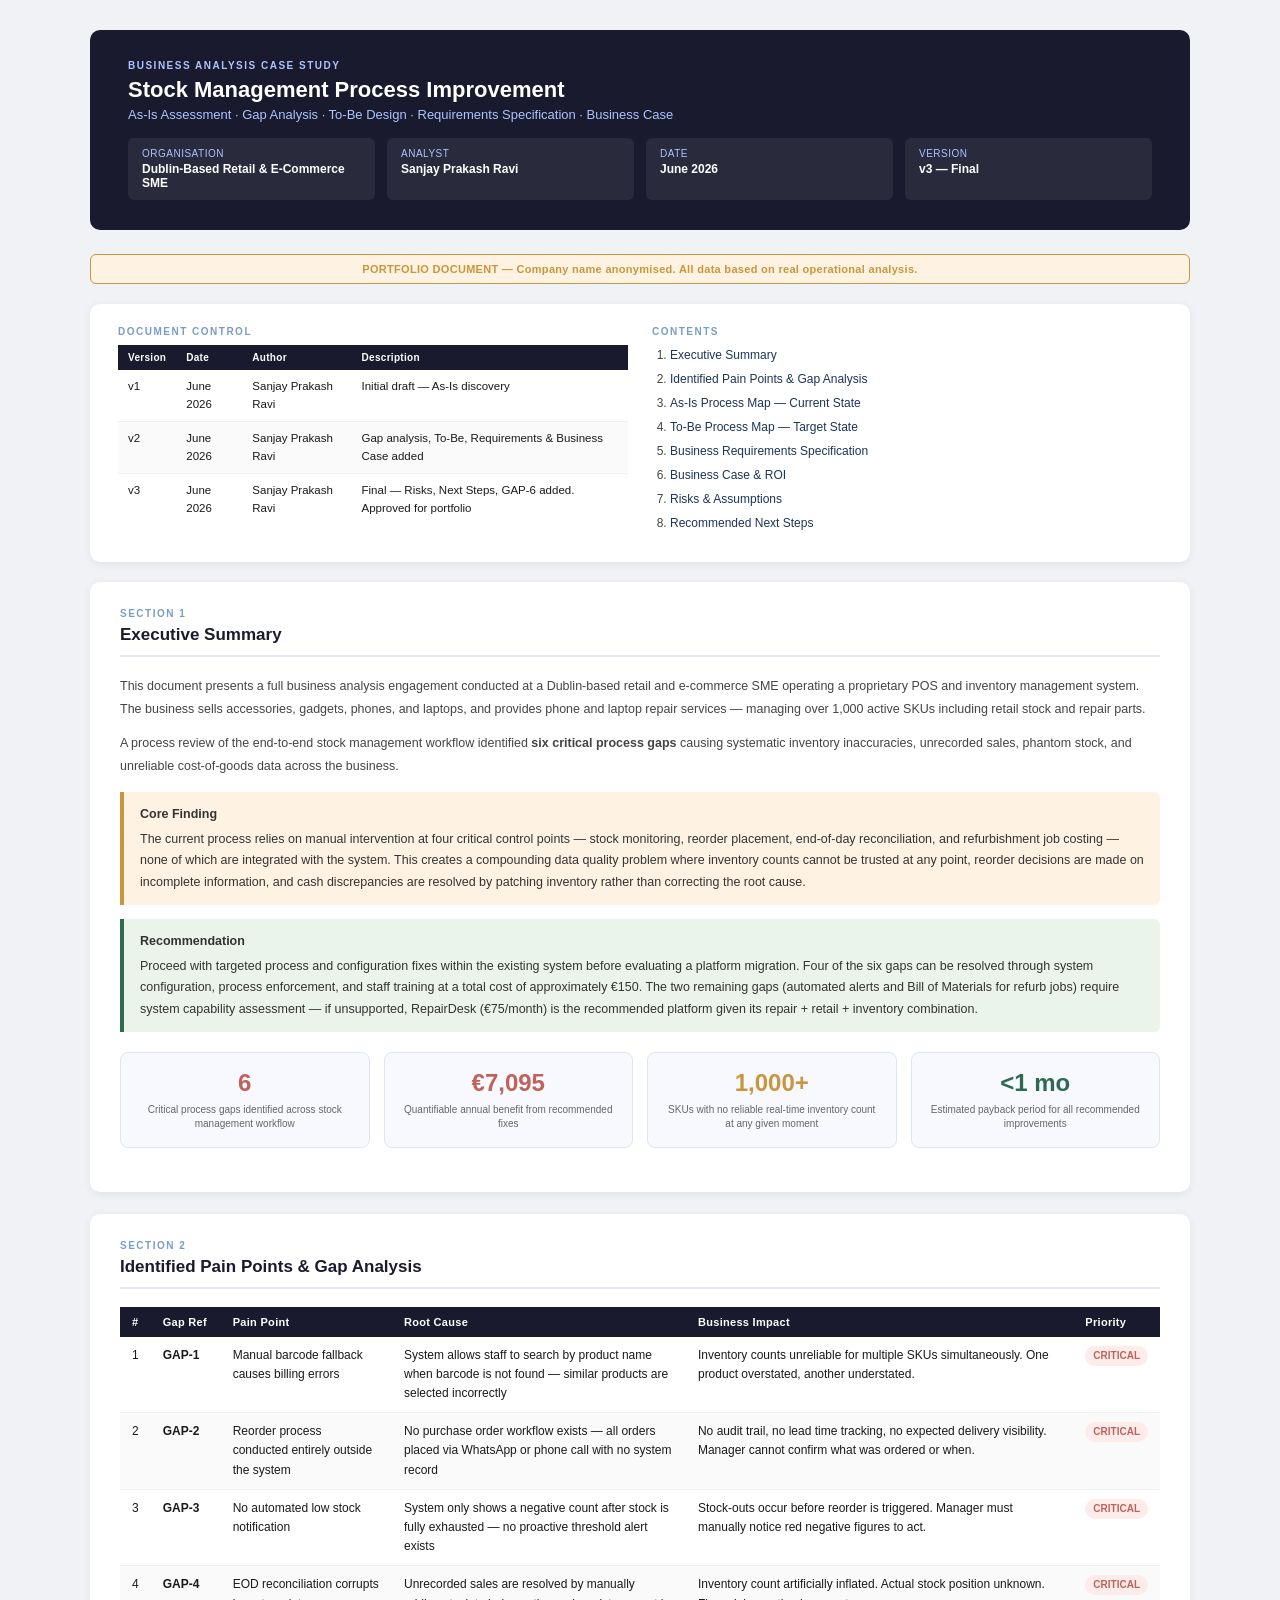
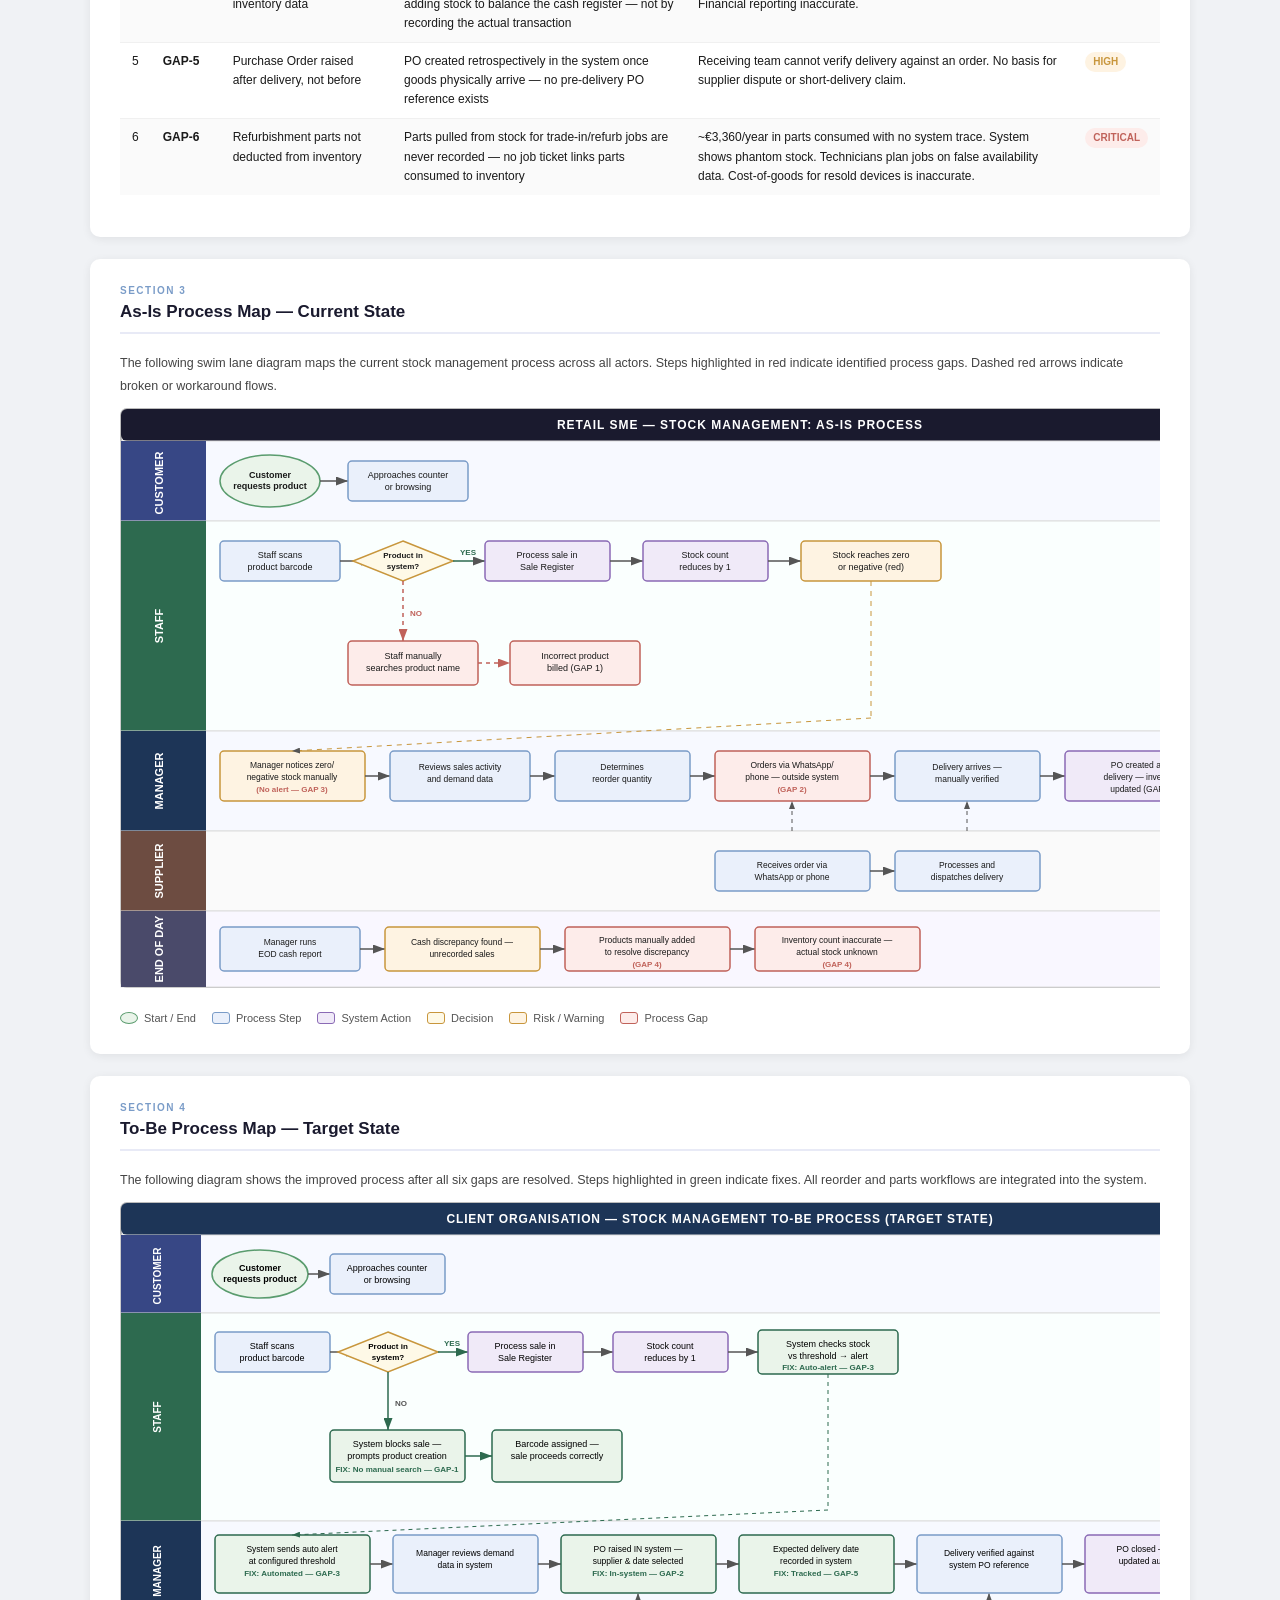
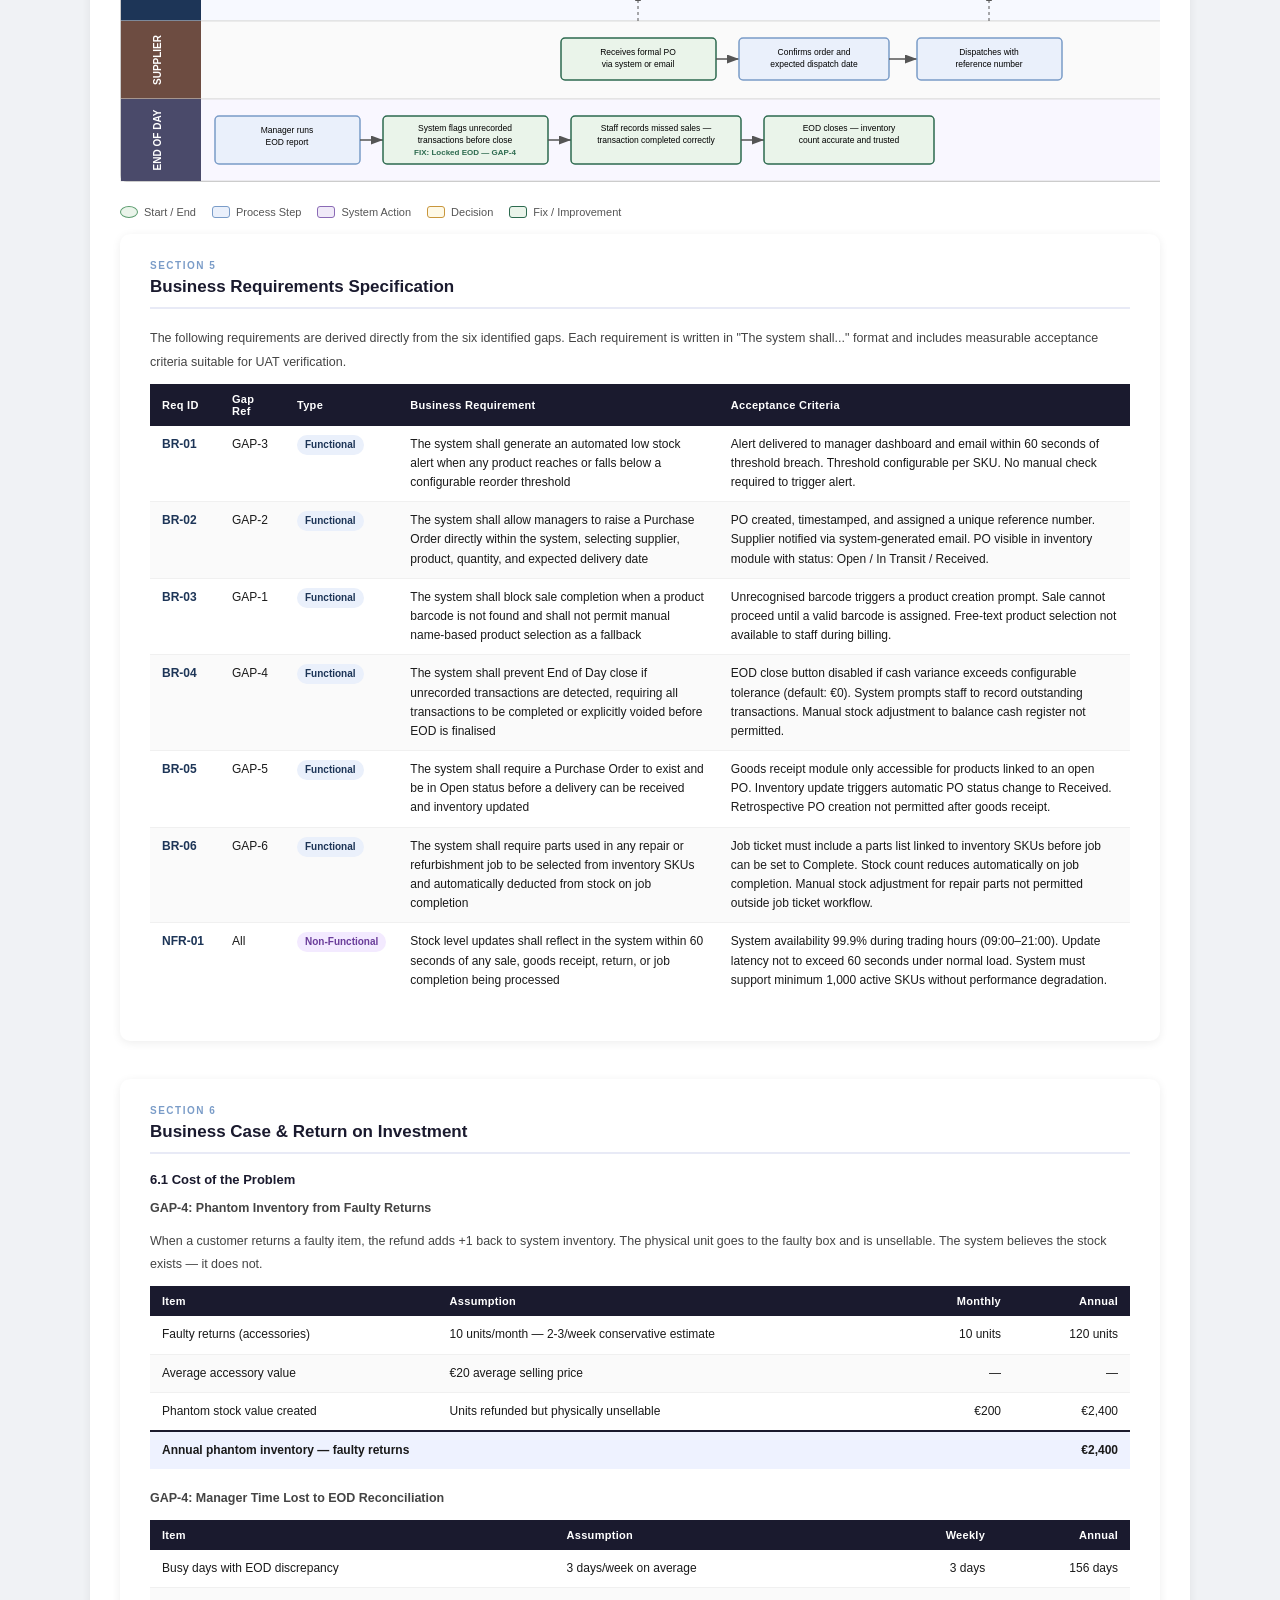
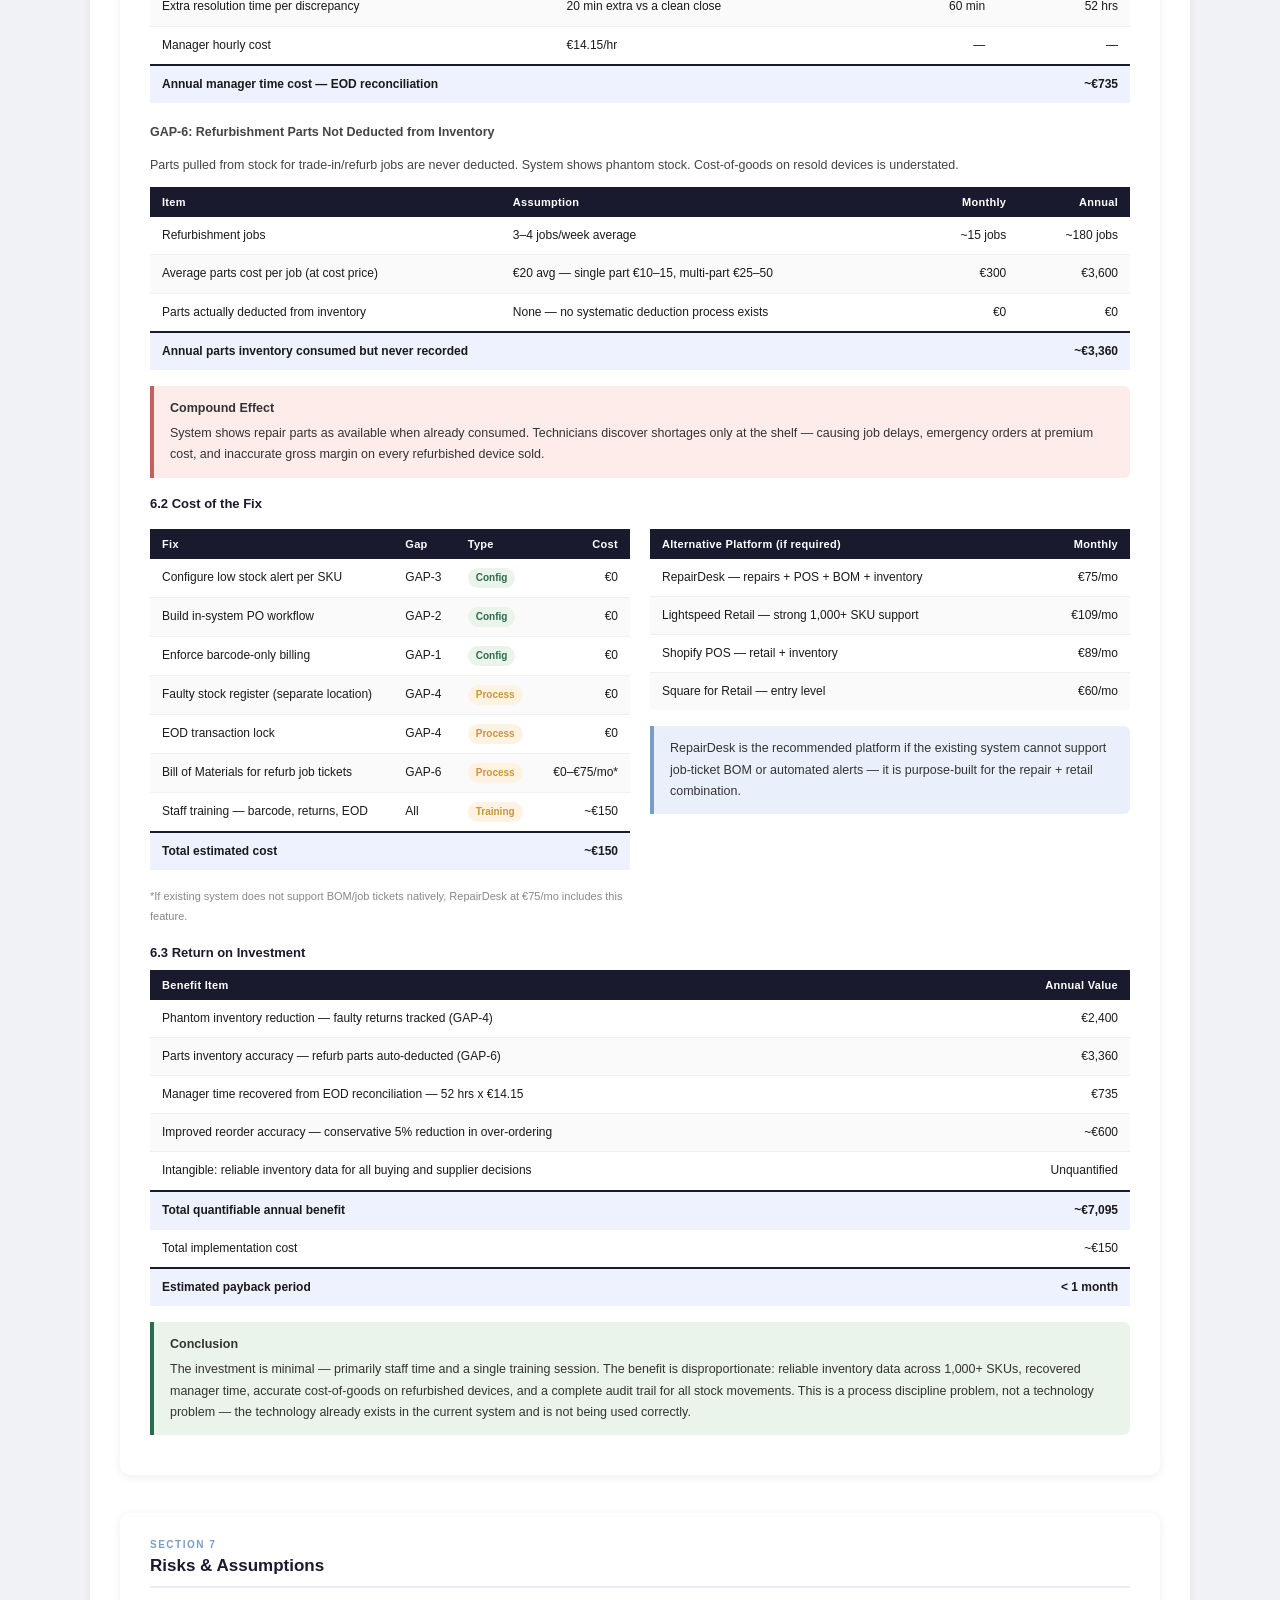
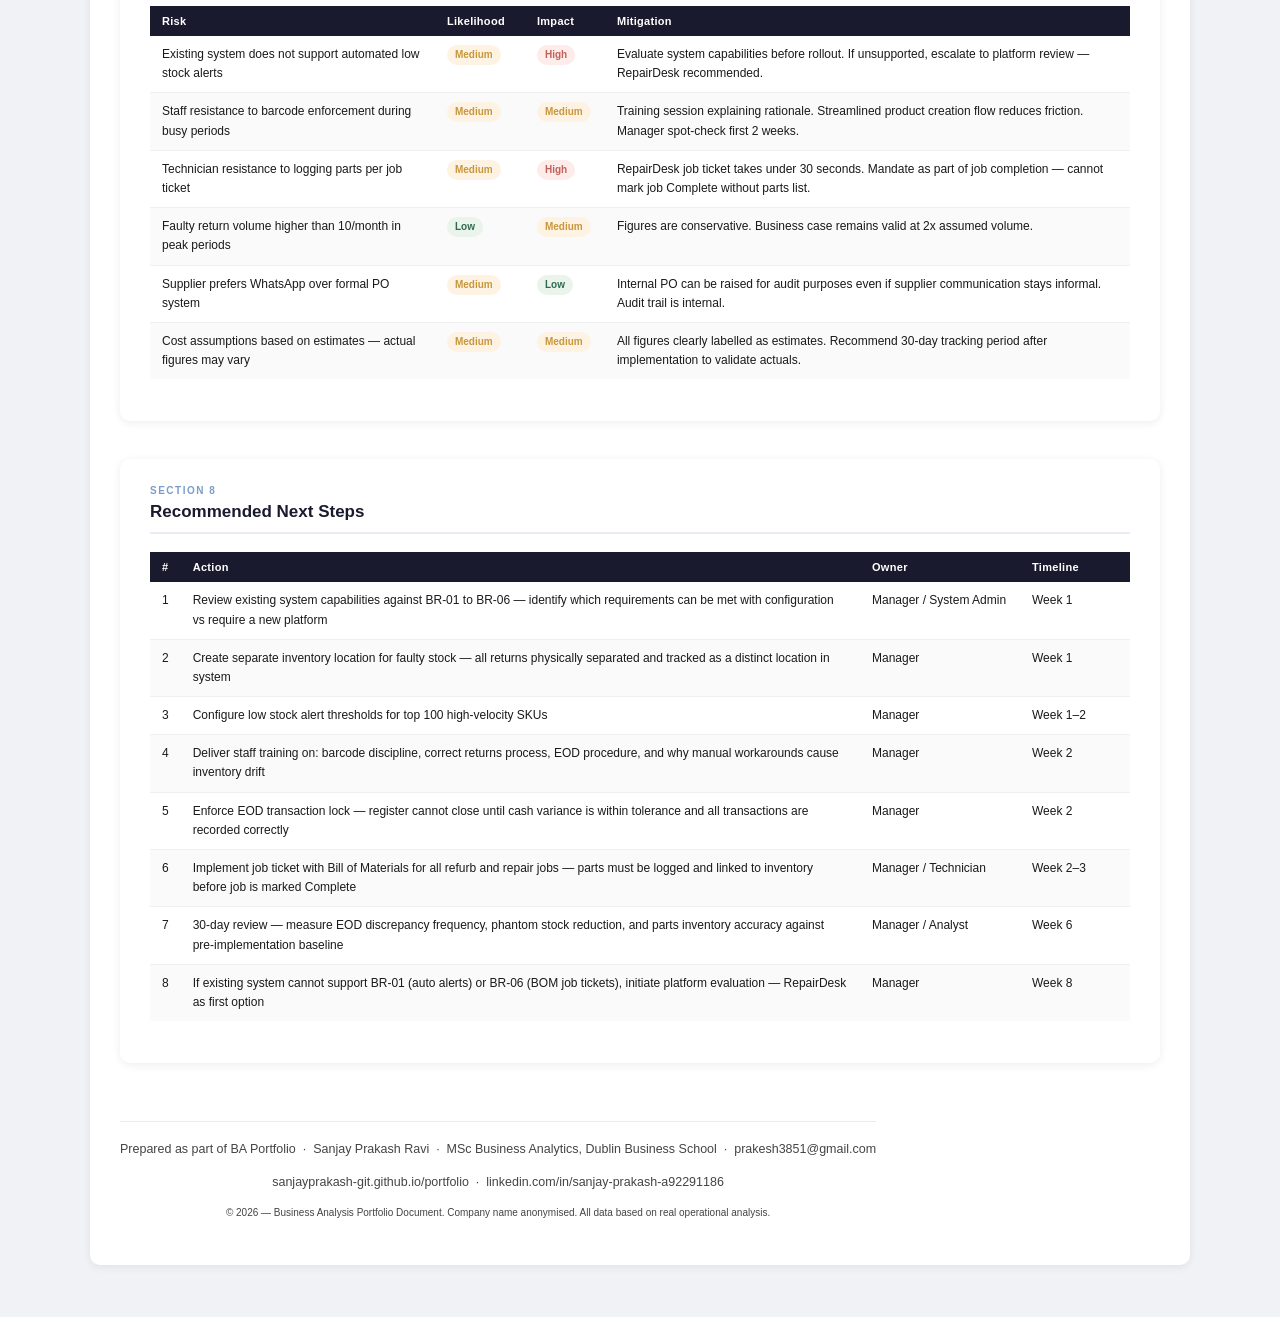
==== commit 692e687a: "Replace As-Is SVG with complete version from bennova-full.html" ====
--- a/bennova-case-study.html
+++ b/bennova-case-study.html
@@ -219,221 +219,139 @@
   <h2>As-Is Process Map — Current State</h2>
   <p>The following swim lane diagram maps the current stock management process across all actors. Steps highlighted in red indicate identified process gaps. Dashed red arrows indicate broken or workaround flows.</p>
   <div class="diagram-scroll">
-  <svg width="1200" height="580" xmlns="http://www.w3.org/2000/svg" font-family="Segoe UI,Arial,sans-serif">
+  <svg width="1240" height="580" xmlns="http://www.w3.org/2000/svg" font-family="Segoe UI,Arial,sans-serif">
     <defs>
-      <marker id="c1" markerWidth="8" markerHeight="6" refX="8" refY="3" orient="auto"><polygon points="0 0,8 3,0 6" fill="#555"/></marker>
-      <marker id="c1r" markerWidth="8" markerHeight="6" refX="8" refY="3" orient="auto"><polygon points="0 0,8 3,0 6" fill="#c0625a"/></marker>
-      <marker id="c1o" markerWidth="8" markerHeight="6" refX="8" refY="3" orient="auto"><polygon points="0 0,8 3,0 6" fill="#c8963c"/></marker>
+      <marker id="d1" markerWidth="8" markerHeight="6" refX="8" refY="3" orient="auto"><polygon points="0 0,8 3,0 6" fill="#555"/></marker>
+      <marker id="d1r" markerWidth="8" markerHeight="6" refX="8" refY="3" orient="auto"><polygon points="0 0,8 3,0 6" fill="#c0625a"/></marker>
     </defs>
-
-    <!-- Pool border + header -->
-    <rect x="1" y="1" width="1198" height="578" rx="6" fill="none" stroke="#bbb" stroke-width="2"/>
-    <rect x="1" y="1" width="1198" height="32" rx="6" fill="#1a1a2e"/>
-    <text x="600" y="21" text-anchor="middle" fill="white" font-size="12" font-weight="700" letter-spacing="0.8">CLIENT ORGANISATION — STOCK MANAGEMENT AS-IS PROCESS</text>
-
-    <!-- CUSTOMER lane y=33 h=78 -->
-    <rect x="1" y="33" width="1198" height="78" fill="#f7f9ff" stroke="#ddd" stroke-width="1"/>
-    <rect x="1" y="33" width="80" height="78" fill="#374785"/>
-    <text x="41" y="74" text-anchor="middle" fill="white" font-size="10" font-weight="700" transform="rotate(-90,41,74)">CUSTOMER</text>
-
-    <!-- STAFF lane y=111 h=208 -->
-    <rect x="1" y="111" width="1198" height="208" fill="#fafffe" stroke="#ddd" stroke-width="1"/>
-    <rect x="1" y="111" width="80" height="208" fill="#2d6a4f"/>
-    <text x="41" y="215" text-anchor="middle" fill="white" font-size="10" font-weight="700" transform="rotate(-90,41,215)">STAFF</text>
-
-    <!-- MANAGER lane y=319 h=100 -->
-    <rect x="1" y="319" width="1198" height="100" fill="#f7f9ff" stroke="#ddd" stroke-width="1"/>
-    <rect x="1" y="319" width="80" height="100" fill="#1d3557"/>
-    <text x="41" y="369" text-anchor="middle" fill="white" font-size="10" font-weight="700" transform="rotate(-90,41,369)">MANAGER</text>
-
-    <!-- SUPPLIER lane y=419 h=78 -->
-    <rect x="1" y="419" width="1198" height="78" fill="#fafafa" stroke="#ddd" stroke-width="1"/>
-    <rect x="1" y="419" width="80" height="78" fill="#6d4c41"/>
-    <text x="41" y="458" text-anchor="middle" fill="white" font-size="10" font-weight="700" transform="rotate(-90,41,458)">SUPPLIER</text>
-
-    <!-- END OF DAY lane y=497 h=82 -->
-    <rect x="1" y="497" width="1198" height="82" fill="#f9f7ff" stroke="#ddd" stroke-width="1"/>
-    <rect x="1" y="497" width="80" height="82" fill="#4a4a6a"/>
-    <text x="41" y="538" text-anchor="middle" fill="white" font-size="10" font-weight="700" transform="rotate(-90,41,538)">END OF DAY</text>
-
-    <!-- ============ CUSTOMER LANE ============ -->
-    <!-- START oval -->
-    <ellipse cx="140" cy="72" rx="48" ry="24" fill="#eaf4ea" stroke="#5a9c6e" stroke-width="1.5"/>
-    <text x="140" y="69" text-anchor="middle" font-size="9" font-weight="600">Customer</text>
-    <text x="140" y="80" text-anchor="middle" font-size="9" font-weight="600">requests product</text>
-    <!-- arrow right -->
-    <line x1="188" y1="72" x2="210" y2="72" stroke="#555" stroke-width="1.5" marker-end="url(#c1)"/>
-    <!-- Approaches counter -->
-    <rect x="210" y="52" width="115" height="40" rx="4" fill="#eaf0fb" stroke="#7a9cc8" stroke-width="1.5"/>
-    <text x="267" y="69" text-anchor="middle" font-size="9">Approaches counter</text>
-    <text x="267" y="81" text-anchor="middle" font-size="9">or browsing</text>
-
-    <!-- ============ STAFF LANE — YES PATH (centre y=150) ============ -->
-    <!-- Drop from customer to staff -->
-    <line x1="267" y1="92" x2="267" y2="130" stroke="#555" stroke-width="1.5" marker-end="url(#c1)"/>
-
-    <!-- Staff scans barcode -->
-    <rect x="210" y="130" width="115" height="40" rx="4" fill="#eaf0fb" stroke="#7a9cc8" stroke-width="1.5"/>
-    <text x="267" y="147" text-anchor="middle" font-size="9">Staff scans</text>
-    <text x="267" y="159" text-anchor="middle" font-size="9">product barcode</text>
-
-    <!-- arrow to decision -->
-    <line x1="325" y1="150" x2="353" y2="150" stroke="#555" stroke-width="1.5" marker-end="url(#c1)"/>
-
-    <!-- Decision diamond -->
-    <polygon points="383,130 433,150 383,170 333,150" fill="#fef9e7" stroke="#c8963c" stroke-width="1.5"/>
-    <text x="383" y="147" text-anchor="middle" font-size="8" font-weight="600">Product in</text>
-    <text x="383" y="158" text-anchor="middle" font-size="8" font-weight="600">system?</text>
-
-    <!-- YES arrow right -->
-    <line x1="433" y1="150" x2="463" y2="150" stroke="#2d6a4f" stroke-width="1.5" marker-end="url(#c1)"/>
-    <text x="447" y="144" text-anchor="middle" font-size="8" fill="#2d6a4f" font-weight="600">YES</text>
-
-    <!-- Process sale in Sale Register -->
-    <rect x="463" y="130" width="115" height="40" rx="4" fill="#f0eaf8" stroke="#8a6ab5" stroke-width="1.5"/>
-    <text x="520" y="147" text-anchor="middle" font-size="9">Process sale in</text>
-    <text x="520" y="159" text-anchor="middle" font-size="9">Sale Register</text>
-
-    <!-- arrow right -->
-    <line x1="578" y1="150" x2="608" y2="150" stroke="#555" stroke-width="1.5" marker-end="url(#c1)"/>
-
-    <!-- Stock count reduces by 1 -->
-    <rect x="608" y="130" width="115" height="40" rx="4" fill="#f0eaf8" stroke="#8a6ab5" stroke-width="1.5"/>
-    <text x="665" y="147" text-anchor="middle" font-size="9">Stock count</text>
-    <text x="665" y="159" text-anchor="middle" font-size="9">reduces by 1</text>
-
-    <!-- arrow right -->
-    <line x1="723" y1="150" x2="753" y2="150" stroke="#555" stroke-width="1.5" marker-end="url(#c1)"/>
-
-    <!-- GAP-3: Stock reaches zero — red box -->
-    <rect x="753" y="127" width="125" height="46" rx="4" fill="#fdecea" stroke="#c0625a" stroke-width="1.5"/>
-    <text x="815" y="144" text-anchor="middle" font-size="9">Stock reaches zero</text>
-    <text x="815" y="156" text-anchor="middle" font-size="9">or negative (red)</text>
-    <text x="815" y="167" text-anchor="middle" font-size="8" fill="#c0625a" font-weight="700">No alert — GAP-3</text>
-
-    <!-- ============ STAFF LANE — NO PATH (centre y=220) ============ -->
-    <!-- NO arrow down from diamond -->
-    <line x1="383" y1="170" x2="383" y2="200" stroke="#c0625a" stroke-width="1.5" stroke-dasharray="5,3" marker-end="url(#c1r)"/>
-    <text x="393" y="188" text-anchor="start" font-size="8" fill="#c0625a" font-weight="600">NO</text>
-
-    <!-- GAP-1: Staff manually searches -->
-    <rect x="323" y="200" width="120" height="46" rx="4" fill="#fdecea" stroke="#c0625a" stroke-width="1.5"/>
-    <text x="383" y="217" text-anchor="middle" font-size="9">Staff manually</text>
-    <text x="383" y="229" text-anchor="middle" font-size="9">searches product name</text>
-    <text x="383" y="240" text-anchor="middle" font-size="8" fill="#c0625a" font-weight="700">GAP-1</text>
-
-    <!-- arrow right -->
-    <line x1="443" y1="223" x2="473" y2="223" stroke="#c0625a" stroke-width="1.5" stroke-dasharray="5,3" marker-end="url(#c1r)"/>
-
-    <!-- GAP-1: Incorrect product billed -->
-    <rect x="473" y="200" width="125" height="46" rx="4" fill="#fdecea" stroke="#c0625a" stroke-width="1.5"/>
-    <text x="535" y="217" text-anchor="middle" font-size="9">Incorrect product</text>
-    <text x="535" y="229" text-anchor="middle" font-size="9">billed — inventory</text>
-    <text x="535" y="240" text-anchor="middle" font-size="8" fill="#c0625a" font-weight="700">miscounted GAP-1</text>
-
-    <!-- ============ MANAGER LANE (centre y=369) ============ -->
-    <!-- Drop from GAP-3 down to Manager -->
-    <line x1="815" y1="173" x2="815" y2="319" stroke="#c0625a" stroke-width="1.5" stroke-dasharray="5,3" marker-end="url(#c1r)"/>
-
-    <!-- GAP-3: Manually notices zero/negative -->
-    <rect x="753" y="327" width="125" height="46" rx="4" fill="#fdecea" stroke="#c0625a" stroke-width="1.5"/>
-    <text x="815" y="344" text-anchor="middle" font-size="9">Manually notices zero/</text>
-    <text x="815" y="356" text-anchor="middle" font-size="9">negative stock</text>
-    <text x="815" y="367" text-anchor="middle" font-size="8" fill="#c0625a" font-weight="700">No alert — GAP-3</text>
-
-    <!-- arrow right -->
-    <line x1="878" y1="350" x2="908" y2="350" stroke="#555" stroke-width="1.5" marker-end="url(#c1)"/>
-
-    <!-- Reviews sales activity -->
-    <rect x="908" y="327" width="115" height="46" rx="4" fill="#eaf0fb" stroke="#7a9cc8" stroke-width="1.5"/>
-    <text x="965" y="344" text-anchor="middle" font-size="9">Reviews sales activity</text>
-    <text x="965" y="356" text-anchor="middle" font-size="9">and demand in system</text>
-
-    <!-- arrow right -->
-    <line x1="1023" y1="350" x2="1053" y2="350" stroke="#555" stroke-width="1.5" marker-end="url(#c1)"/>
-
-    <!-- Determines reorder quantity -->
-    <rect x="1053" y="327" width="115" height="46" rx="4" fill="#eaf0fb" stroke="#7a9cc8" stroke-width="1.5"/>
-    <text x="1110" y="344" text-anchor="middle" font-size="9">Determines reorder</text>
-    <text x="1110" y="356" text-anchor="middle" font-size="9">quantity</text>
-
-    <!-- GAP-2: Orders via WhatsApp — arrow drops down into manager lower area -->
-    <line x1="1110" y1="373" x2="1110" y2="395" stroke="#c0625a" stroke-width="1.5" stroke-dasharray="5,3" marker-end="url(#c1r)"/>
-    <rect x="1050" y="395" width="120" height="46" rx="4" fill="#fdecea" stroke="#c0625a" stroke-width="1.5"/>
-    <text x="1110" y="412" text-anchor="middle" font-size="9">Orders via WhatsApp</text>
-    <text x="1110" y="424" text-anchor="middle" font-size="9">or call — no system</text>
-    <text x="1110" y="435" text-anchor="middle" font-size="8" fill="#c0625a" font-weight="700">record — GAP-2</text>
-
-    <!-- ============ SUPPLIER LANE (centre y=458) ============ -->
-    <!-- Receives order informally -->
-    <rect x="1050" y="432" width="120" height="40" rx="4" fill="#fafafa" stroke="#aaa" stroke-width="1.5"/>
-    <text x="1110" y="449" text-anchor="middle" font-size="9">Receives order via</text>
-    <text x="1110" y="461" text-anchor="middle" font-size="9">WhatsApp or phone</text>
-
-    <!-- arrow down to delivery -->
-    <line x1="1110" y1="472" x2="1110" y2="490" stroke="#555" stroke-width="1.5" marker-end="url(#c1)"/>
-
-    <!-- Processes and dispatches delivery -->
-    <rect x="920" y="432" width="115" height="40" rx="4" fill="#fafafa" stroke="#aaa" stroke-width="1.5"/>
-    <text x="977" y="449" text-anchor="middle" font-size="9">Processes and</text>
-    <text x="977" y="461" text-anchor="middle" font-size="9">dispatches delivery</text>
-
-    <!-- arrow from supplier dispatch up to Manager delivery arrives -->
-    <line x1="977" y1="432" x2="977" y2="419" stroke="#555" stroke-width="1.5" marker-end="url(#c1)"/>
-
-    <!-- Delivery arrives — back in Manager lane -->
-    <rect x="920" y="327" width="115" height="46" rx="4" fill="#fef3e2" stroke="#c8963c" stroke-width="1.5"/>
-    <!-- already shown above, let me use a different x position -->
-
-    <!-- ============ END OF DAY LANE (centre y=538) ============ -->
-    <!-- Manager runs EOD cash report -->
-    <rect x="95" y="516" width="120" height="40" rx="4" fill="#eaf0fb" stroke="#7a9cc8" stroke-width="1.5"/>
-    <text x="155" y="533" text-anchor="middle" font-size="9">Manager runs</text>
-    <text x="155" y="545" text-anchor="middle" font-size="9">EOD cash report</text>
-
-    <!-- arrow right -->
-    <line x1="215" y1="536" x2="245" y2="536" stroke="#555" stroke-width="1.5" marker-end="url(#c1)"/>
-
-    <!-- Cash discrepancy found -->
-    <rect x="245" y="513" width="120" height="46" rx="4" fill="#fef3e2" stroke="#c8963c" stroke-width="1.5"/>
-    <text x="305" y="530" text-anchor="middle" font-size="9">Cash discrepancy found</text>
-    <text x="305" y="542" text-anchor="middle" font-size="9">— unrecorded sales</text>
-
-    <!-- arrow right -->
-    <line x1="365" y1="536" x2="395" y2="536" stroke="#c0625a" stroke-width="1.5" stroke-dasharray="5,3" marker-end="url(#c1r)"/>
-
-    <!-- GAP-4: Products manually added -->
-    <rect x="395" y="513" width="130" height="46" rx="4" fill="#fdecea" stroke="#c0625a" stroke-width="1.5"/>
-    <text x="460" y="530" text-anchor="middle" font-size="9">Products manually added</text>
-    <text x="460" y="542" text-anchor="middle" font-size="9">to resolve discrepancy</text>
-    <text x="460" y="553" text-anchor="middle" font-size="8" fill="#c0625a" font-weight="700">GAP-4</text>
-
-    <!-- arrow right -->
-    <line x1="525" y1="536" x2="555" y2="536" stroke="#c0625a" stroke-width="1.5" stroke-dasharray="5,3" marker-end="url(#c1r)"/>
-
-    <!-- GAP-4: Inventory count inaccurate -->
-    <rect x="555" y="513" width="135" height="46" rx="4" fill="#fdecea" stroke="#c0625a" stroke-width="1.5"/>
-    <text x="622" y="530" text-anchor="middle" font-size="9">Inventory count inaccurate</text>
-    <text x="622" y="542" text-anchor="middle" font-size="9">— actual stock unknown</text>
-    <text x="622" y="553" text-anchor="middle" font-size="8" fill="#c0625a" font-weight="700">GAP-4</text>
-
-    <!-- GAP-5: PO created AFTER delivery — in Manager lane -->
-    <!-- Delivery arrives box -->
-    <rect x="753" y="432" width="115" height="40" rx="4" fill="#fef3e2" stroke="#c8963c" stroke-width="1.5"/>
-    <text x="810" y="449" text-anchor="middle" font-size="9">Delivery arrives —</text>
-    <text x="810" y="461" text-anchor="middle" font-size="9">manually verified</text>
-
-    <!-- arrow up from delivery to GAP-5 in manager -->
-    <line x1="810" y1="432" x2="810" y2="395" stroke="#c0625a" stroke-width="1.5" stroke-dasharray="5,3" marker-end="url(#c1r)"/>
-
-    <!-- GAP-5 box in Manager lane -->
-    <rect x="620" y="349" width="125" height="46" rx="4" fill="#fdecea" stroke="#c0625a" stroke-width="1.5"/>
-    <text x="682" y="366" text-anchor="middle" font-size="9">PO created AFTER</text>
-    <text x="682" y="378" text-anchor="middle" font-size="9">delivery — inventory</text>
-    <text x="682" y="389" text-anchor="middle" font-size="8" fill="#c0625a" font-weight="700">updated — GAP-5</text>
-
-    <!-- arrow from delivery to GAP-5 -->
-    <line x1="810" y1="372" x2="745" y2="372" stroke="#c0625a" stroke-width="1.5" stroke-dasharray="5,3" marker-end="url(#c1r)"/>
+    <!-- Pool Border -->
+    <rect x="1" y="1" width="1238" height="578" rx="6" fill="none" stroke="#bbb" stroke-width="2"/>
+    <rect x="1" y="1" width="1238" height="32" rx="6" fill="#1a1a2e"/>
+    <text x="620" y="21" text-anchor="middle" fill="white" font-size="12" font-weight="700" letter-spacing="1">RETAIL SME — STOCK MANAGEMENT: AS-IS PROCESS</text>
+    <!-- Lane: Customer y=33 h=80 -->
+    <rect x="1" y="33" width="1238" height="80" fill="#f7f9ff" stroke="#ddd" stroke-width="1"/>
+    <rect x="1" y="33" width="85" height="80" fill="#374785"/>
+    <text x="43" y="75" text-anchor="middle" fill="white" font-size="11" font-weight="700" transform="rotate(-90,43,75)">CUSTOMER</text>
+    <!-- Lane: Staff y=113 h=210 -->
+    <rect x="1" y="113" width="1238" height="210" fill="#fafffe" stroke="#ddd" stroke-width="1"/>
+    <rect x="1" y="113" width="85" height="210" fill="#2d6a4f"/>
+    <text x="43" y="218" text-anchor="middle" fill="white" font-size="11" font-weight="700" transform="rotate(-90,43,218)">STAFF</text>
+    <!-- Lane: Manager y=323 h=100 -->
+    <rect x="1" y="323" width="1238" height="100" fill="#f7f9ff" stroke="#ddd" stroke-width="1"/>
+    <rect x="1" y="323" width="85" height="100" fill="#1d3557"/>
+    <text x="43" y="373" text-anchor="middle" fill="white" font-size="11" font-weight="700" transform="rotate(-90,43,373)">MANAGER</text>
+    <!-- Lane: Supplier y=423 h=80 -->
+    <rect x="1" y="423" width="1238" height="80" fill="#fafafa" stroke="#ddd" stroke-width="1"/>
+    <rect x="1" y="423" width="85" height="80" fill="#6d4c41"/>
+    <text x="43" y="463" text-anchor="middle" fill="white" font-size="11" font-weight="700" transform="rotate(-90,43,463)">SUPPLIER</text>
+    <!-- Lane: EOD y=503 h=76 -->
+    <rect x="1" y="503" width="1238" height="76" fill="#f9f7ff" stroke="#ddd" stroke-width="1"/>
+    <rect x="1" y="503" width="85" height="76" fill="#4a4a6a"/>
+    <text x="43" y="541" text-anchor="middle" fill="white" font-size="11" font-weight="700" transform="rotate(-90,43,541)">END OF DAY</text>
+
+    <!-- Customer Row -->
+    <ellipse cx="150" cy="73" rx="50" ry="26" fill="#eaf4ea" stroke="#5a9c6e" stroke-width="1.5"/>
+    <text x="150" y="70" text-anchor="middle" font-size="9" font-weight="600" fill="#1a1a1a">Customer</text>
+    <text x="150" y="81" text-anchor="middle" font-size="9" font-weight="600" fill="#1a1a1a">requests product</text>
+    <line x1="200" y1="73" x2="228" y2="73" stroke="#555" stroke-width="1.5" marker-end="url(#d1)"/>
+    <rect x="228" y="53" width="120" height="40" rx="4" fill="#eaf0fb" stroke="#7a9cc8" stroke-width="1.5"/>
+    <text x="288" y="70" text-anchor="middle" font-size="9" fill="#1a1a1a">Approaches counter</text>
+    <text x="288" y="82" text-anchor="middle" font-size="9" fill="#1a1a1a">or browsing</text>
+
+    <!-- Staff Row: YES path -->
+    <rect x="100" y="133" width="120" height="40" rx="4" fill="#eaf0fb" stroke="#7a9cc8" stroke-width="1.5"/>
+    <text x="160" y="150" text-anchor="middle" font-size="9" fill="#1a1a1a">Staff scans</text>
+    <text x="160" y="162" text-anchor="middle" font-size="9" fill="#1a1a1a">product barcode</text>
+    <line x1="220" y1="153" x2="253" y2="153" stroke="#555" stroke-width="1.5" marker-end="url(#d1)"/>
+    <polygon points="283,133 333,153 283,173 233,153" fill="#fef9e7" stroke="#c8963c" stroke-width="1.5"/>
+    <text x="283" y="150" text-anchor="middle" font-size="8" font-weight="600" fill="#1a1a1a">Product in</text>
+    <text x="283" y="161" text-anchor="middle" font-size="8" font-weight="600" fill="#1a1a1a">system?</text>
+    <line x1="333" y1="153" x2="365" y2="153" stroke="#2d6a4f" stroke-width="1.5" marker-end="url(#d1)"/>
+    <text x="348" y="147" text-anchor="middle" font-size="8" fill="#2d6a4f" font-weight="600">YES</text>
+    <rect x="365" y="133" width="125" height="40" rx="4" fill="#f0eaf8" stroke="#8a6ab5" stroke-width="1.5"/>
+    <text x="427" y="150" text-anchor="middle" font-size="9" fill="#1a1a1a">Process sale in</text>
+    <text x="427" y="162" text-anchor="middle" font-size="9" fill="#1a1a1a">Sale Register</text>
+    <line x1="490" y1="153" x2="523" y2="153" stroke="#555" stroke-width="1.5" marker-end="url(#d1)"/>
+    <rect x="523" y="133" width="125" height="40" rx="4" fill="#f0eaf8" stroke="#8a6ab5" stroke-width="1.5"/>
+    <text x="585" y="150" text-anchor="middle" font-size="9" fill="#1a1a1a">Stock count</text>
+    <text x="585" y="162" text-anchor="middle" font-size="9" fill="#1a1a1a">reduces by 1</text>
+    <line x1="648" y1="153" x2="681" y2="153" stroke="#555" stroke-width="1.5" marker-end="url(#d1)"/>
+    <rect x="681" y="133" width="140" height="40" rx="4" fill="#fef3e2" stroke="#c8963c" stroke-width="1.5"/>
+    <text x="751" y="150" text-anchor="middle" font-size="9" fill="#1a1a1a">Stock reaches zero</text>
+    <text x="751" y="162" text-anchor="middle" font-size="9" fill="#1a1a1a">or negative (red)</text>
+
+    <!-- Staff Row: NO path (GAP) -->
+    <line x1="283" y1="173" x2="283" y2="233" stroke="#c0625a" stroke-width="1.5" stroke-dasharray="4" marker-end="url(#d1r)"/>
+    <text x="290" y="208" font-size="8" fill="#c0625a" font-weight="600">NO</text>
+    <rect x="228" y="233" width="130" height="44" rx="4" fill="#fdecea" stroke="#c0625a" stroke-width="1.5"/>
+    <text x="293" y="251" text-anchor="middle" font-size="9" fill="#1a1a1a">Staff manually</text>
+    <text x="293" y="263" text-anchor="middle" font-size="9" fill="#1a1a1a">searches product name</text>
+    <line x1="358" y1="255" x2="390" y2="255" stroke="#c0625a" stroke-width="1.5" stroke-dasharray="4" marker-end="url(#d1r)"/>
+    <rect x="390" y="233" width="130" height="44" rx="4" fill="#fdecea" stroke="#c0625a" stroke-width="1.5"/>
+    <text x="455" y="251" text-anchor="middle" font-size="9" fill="#1a1a1a">Incorrect product</text>
+    <text x="455" y="263" text-anchor="middle" font-size="9" fill="#1a1a1a">billed (GAP 1)</text>
+
+    <!-- Manager Row -->
+    <rect x="100" y="343" width="145" height="50" rx="4" fill="#fef3e2" stroke="#c8963c" stroke-width="1.5"/>
+    <text x="172" y="360" text-anchor="middle" font-size="8.5" fill="#1a1a1a">Manager notices zero/</text>
+    <text x="172" y="372" text-anchor="middle" font-size="8.5" fill="#1a1a1a">negative stock manually</text>
+    <text x="172" y="384" text-anchor="middle" font-size="8" fill="#c0625a" font-weight="600">(No alert — GAP 3)</text>
+    <line x1="245" y1="368" x2="270" y2="368" stroke="#555" stroke-width="1.5" marker-end="url(#d1)"/>
+    <rect x="270" y="343" width="140" height="50" rx="4" fill="#eaf0fb" stroke="#7a9cc8" stroke-width="1.5"/>
+    <text x="340" y="362" text-anchor="middle" font-size="8.5" fill="#1a1a1a">Reviews sales activity</text>
+    <text x="340" y="374" text-anchor="middle" font-size="8.5" fill="#1a1a1a">and demand data</text>
+    <line x1="410" y1="368" x2="435" y2="368" stroke="#555" stroke-width="1.5" marker-end="url(#d1)"/>
+    <rect x="435" y="343" width="135" height="50" rx="4" fill="#eaf0fb" stroke="#7a9cc8" stroke-width="1.5"/>
+    <text x="502" y="362" text-anchor="middle" font-size="8.5" fill="#1a1a1a">Determines</text>
+    <text x="502" y="374" text-anchor="middle" font-size="8.5" fill="#1a1a1a">reorder quantity</text>
+    <line x1="570" y1="368" x2="595" y2="368" stroke="#555" stroke-width="1.5" marker-end="url(#d1)"/>
+    <rect x="595" y="343" width="155" height="50" rx="4" fill="#fdecea" stroke="#c0625a" stroke-width="1.5"/>
+    <text x="672" y="360" text-anchor="middle" font-size="8.5" fill="#1a1a1a">Orders via WhatsApp/</text>
+    <text x="672" y="372" text-anchor="middle" font-size="8.5" fill="#1a1a1a">phone — outside system</text>
+    <text x="672" y="384" text-anchor="middle" font-size="8" fill="#c0625a" font-weight="600">(GAP 2)</text>
+    <line x1="750" y1="368" x2="775" y2="368" stroke="#555" stroke-width="1.5" marker-end="url(#d1)"/>
+    <rect x="775" y="343" width="145" height="50" rx="4" fill="#eaf0fb" stroke="#7a9cc8" stroke-width="1.5"/>
+    <text x="847" y="362" text-anchor="middle" font-size="8.5" fill="#1a1a1a">Delivery arrives —</text>
+    <text x="847" y="374" text-anchor="middle" font-size="8.5" fill="#1a1a1a">manually verified</text>
+    <line x1="920" y1="368" x2="945" y2="368" stroke="#555" stroke-width="1.5" marker-end="url(#d1)"/>
+    <rect x="945" y="343" width="155" height="50" rx="4" fill="#f0eaf8" stroke="#8a6ab5" stroke-width="1.5"/>
+    <text x="1022" y="360" text-anchor="middle" font-size="8.5" fill="#1a1a1a">PO created after</text>
+    <text x="1022" y="372" text-anchor="middle" font-size="8.5" fill="#1a1a1a">delivery — inventory</text>
+    <text x="1022" y="384" text-anchor="middle" font-size="8.5" fill="#1a1a1a">updated (GAP 5)</text>
+
+    <!-- Supplier Row -->
+    <rect x="595" y="443" width="155" height="40" rx="4" fill="#eaf0fb" stroke="#7a9cc8" stroke-width="1.5"/>
+    <text x="672" y="460" text-anchor="middle" font-size="8.5" fill="#1a1a1a">Receives order via</text>
+    <text x="672" y="472" text-anchor="middle" font-size="8.5" fill="#1a1a1a">WhatsApp or phone</text>
+    <line x1="750" y1="463" x2="775" y2="463" stroke="#555" stroke-width="1.5" marker-end="url(#d1)"/>
+    <rect x="775" y="443" width="145" height="40" rx="4" fill="#eaf0fb" stroke="#7a9cc8" stroke-width="1.5"/>
+    <text x="847" y="460" text-anchor="middle" font-size="8.5" fill="#1a1a1a">Processes and</text>
+    <text x="847" y="472" text-anchor="middle" font-size="8.5" fill="#1a1a1a">dispatches delivery</text>
+
+    <!-- EOD Row -->
+    <rect x="100" y="519" width="140" height="44" rx="4" fill="#eaf0fb" stroke="#7a9cc8" stroke-width="1.5"/>
+    <text x="170" y="537" text-anchor="middle" font-size="8.5" fill="#1a1a1a">Manager runs</text>
+    <text x="170" y="549" text-anchor="middle" font-size="8.5" fill="#1a1a1a">EOD cash report</text>
+    <line x1="240" y1="541" x2="265" y2="541" stroke="#555" stroke-width="1.5" marker-end="url(#d1)"/>
+    <rect x="265" y="519" width="155" height="44" rx="4" fill="#fef3e2" stroke="#c8963c" stroke-width="1.5"/>
+    <text x="342" y="537" text-anchor="middle" font-size="8.5" fill="#1a1a1a">Cash discrepancy found —</text>
+    <text x="342" y="549" text-anchor="middle" font-size="8.5" fill="#1a1a1a">unrecorded sales</text>
+    <line x1="420" y1="541" x2="445" y2="541" stroke="#555" stroke-width="1.5" marker-end="url(#d1)"/>
+    <rect x="445" y="519" width="165" height="44" rx="4" fill="#fdecea" stroke="#c0625a" stroke-width="1.5"/>
+    <text x="527" y="535" text-anchor="middle" font-size="8.5" fill="#1a1a1a">Products manually added</text>
+    <text x="527" y="547" text-anchor="middle" font-size="8.5" fill="#1a1a1a">to resolve discrepancy</text>
+    <text x="527" y="559" text-anchor="middle" font-size="8" fill="#c0625a" font-weight="600">(GAP 4)</text>
+    <line x1="610" y1="541" x2="635" y2="541" stroke="#555" stroke-width="1.5" marker-end="url(#d1)"/>
+    <rect x="635" y="519" width="165" height="44" rx="4" fill="#fdecea" stroke="#c0625a" stroke-width="1.5"/>
+    <text x="717" y="535" text-anchor="middle" font-size="8.5" fill="#1a1a1a">Inventory count inaccurate —</text>
+    <text x="717" y="547" text-anchor="middle" font-size="8.5" fill="#1a1a1a">actual stock unknown</text>
+    <text x="717" y="559" text-anchor="middle" font-size="8" fill="#c0625a" font-weight="600">(GAP 4)</text>
+
+    <!-- Cross-lane arrows -->
+    <line x1="751" y1="173" x2="751" y2="310" stroke="#c8963c" stroke-width="1" stroke-dasharray="5"/>
+    <line x1="751" y1="310" x2="172" y2="343" stroke="#c8963c" stroke-width="1" stroke-dasharray="5" marker-end="url(#d1)"/>
+    <line x1="847" y1="423" x2="847" y2="393" stroke="#555" stroke-width="1" stroke-dasharray="4" marker-end="url(#d1)"/>
+    <line x1="672" y1="423" x2="672" y2="393" stroke="#555" stroke-width="1" stroke-dasharray="4" marker-end="url(#d1)"/>
   </svg>
   </div>
   <div class="legend">
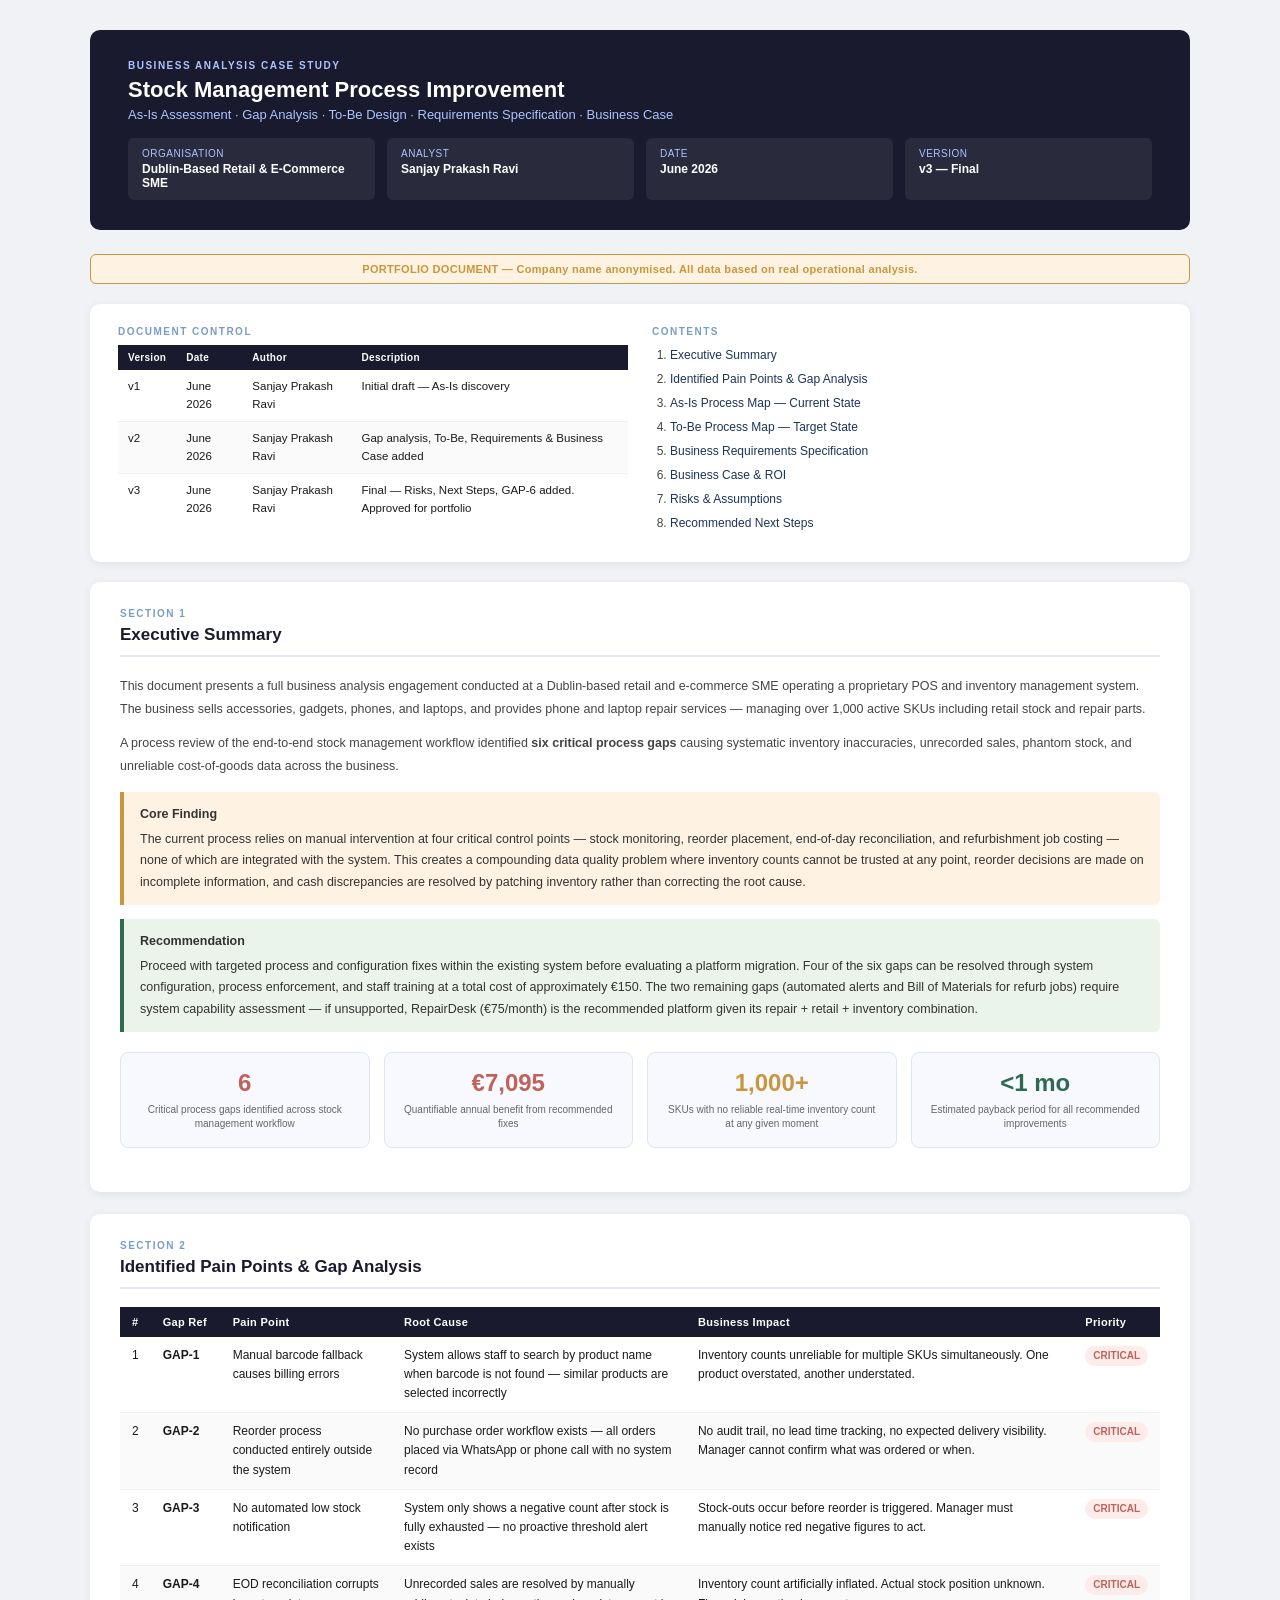
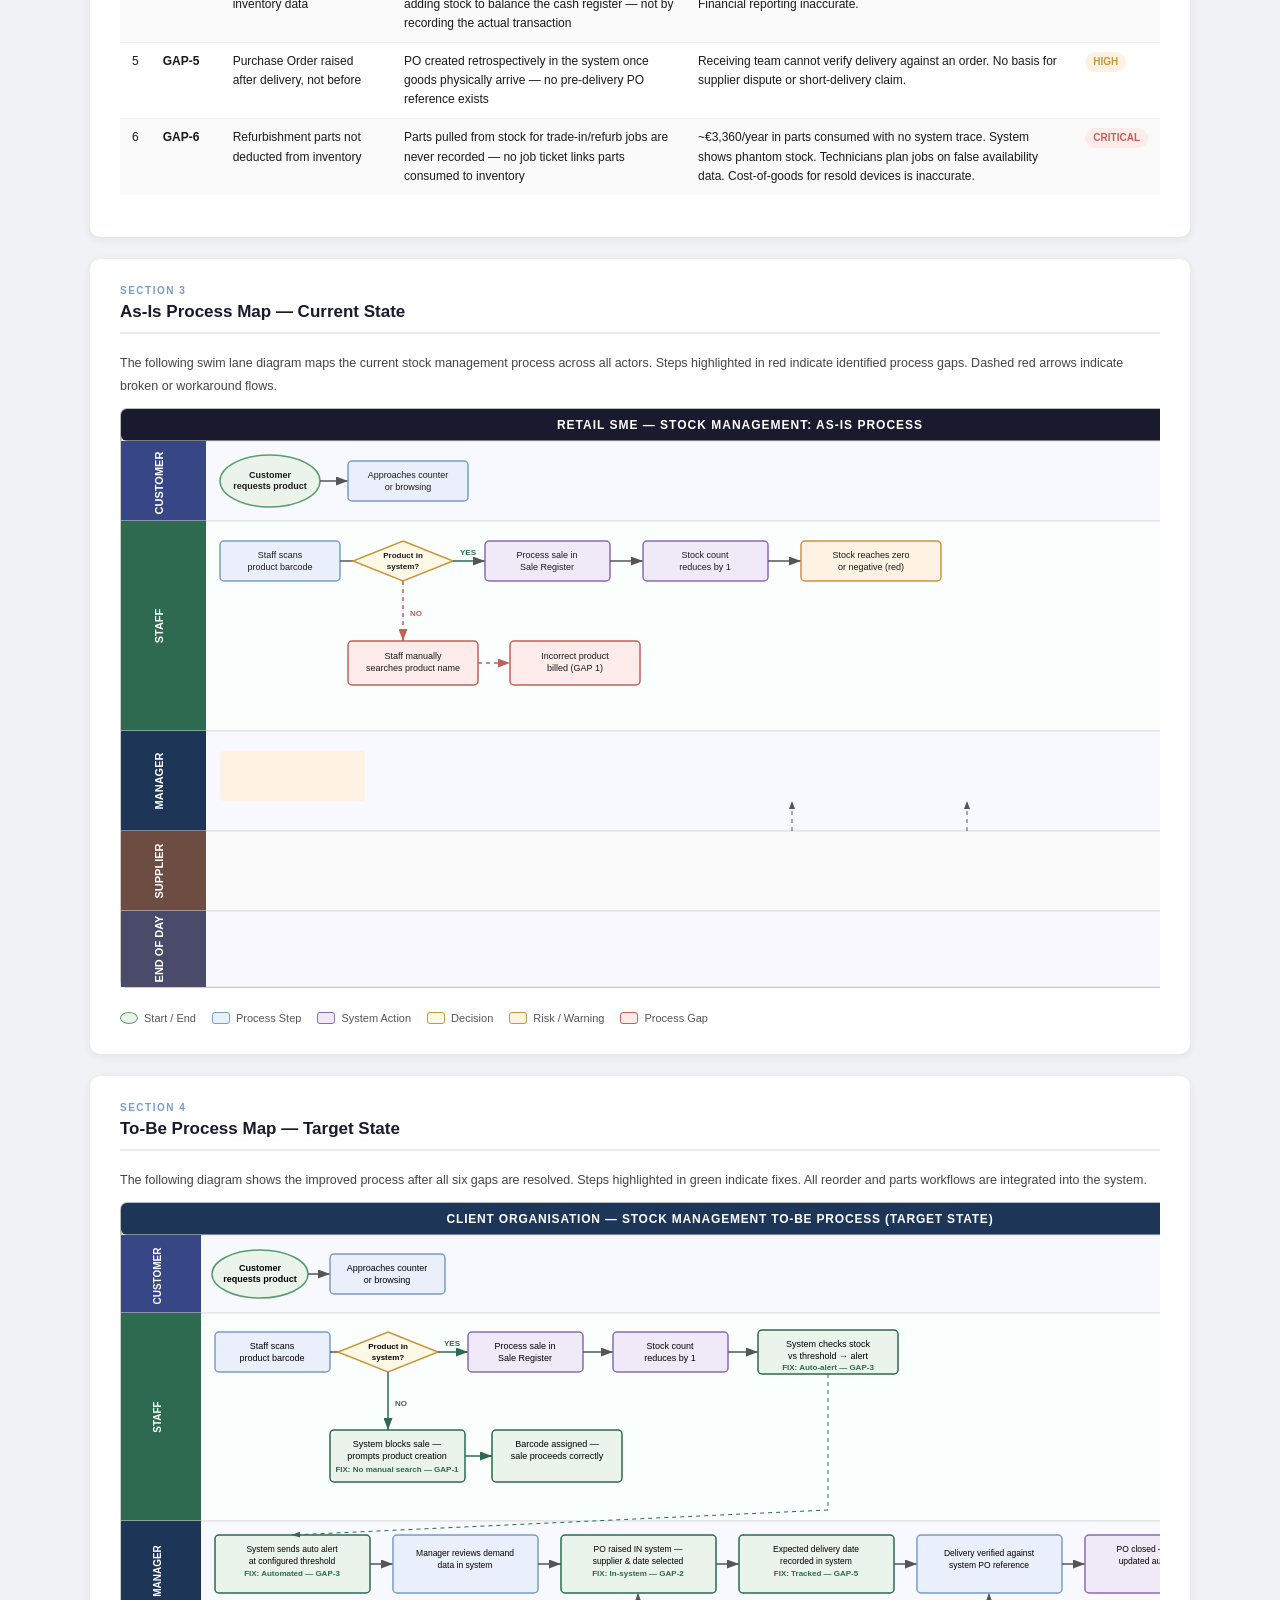
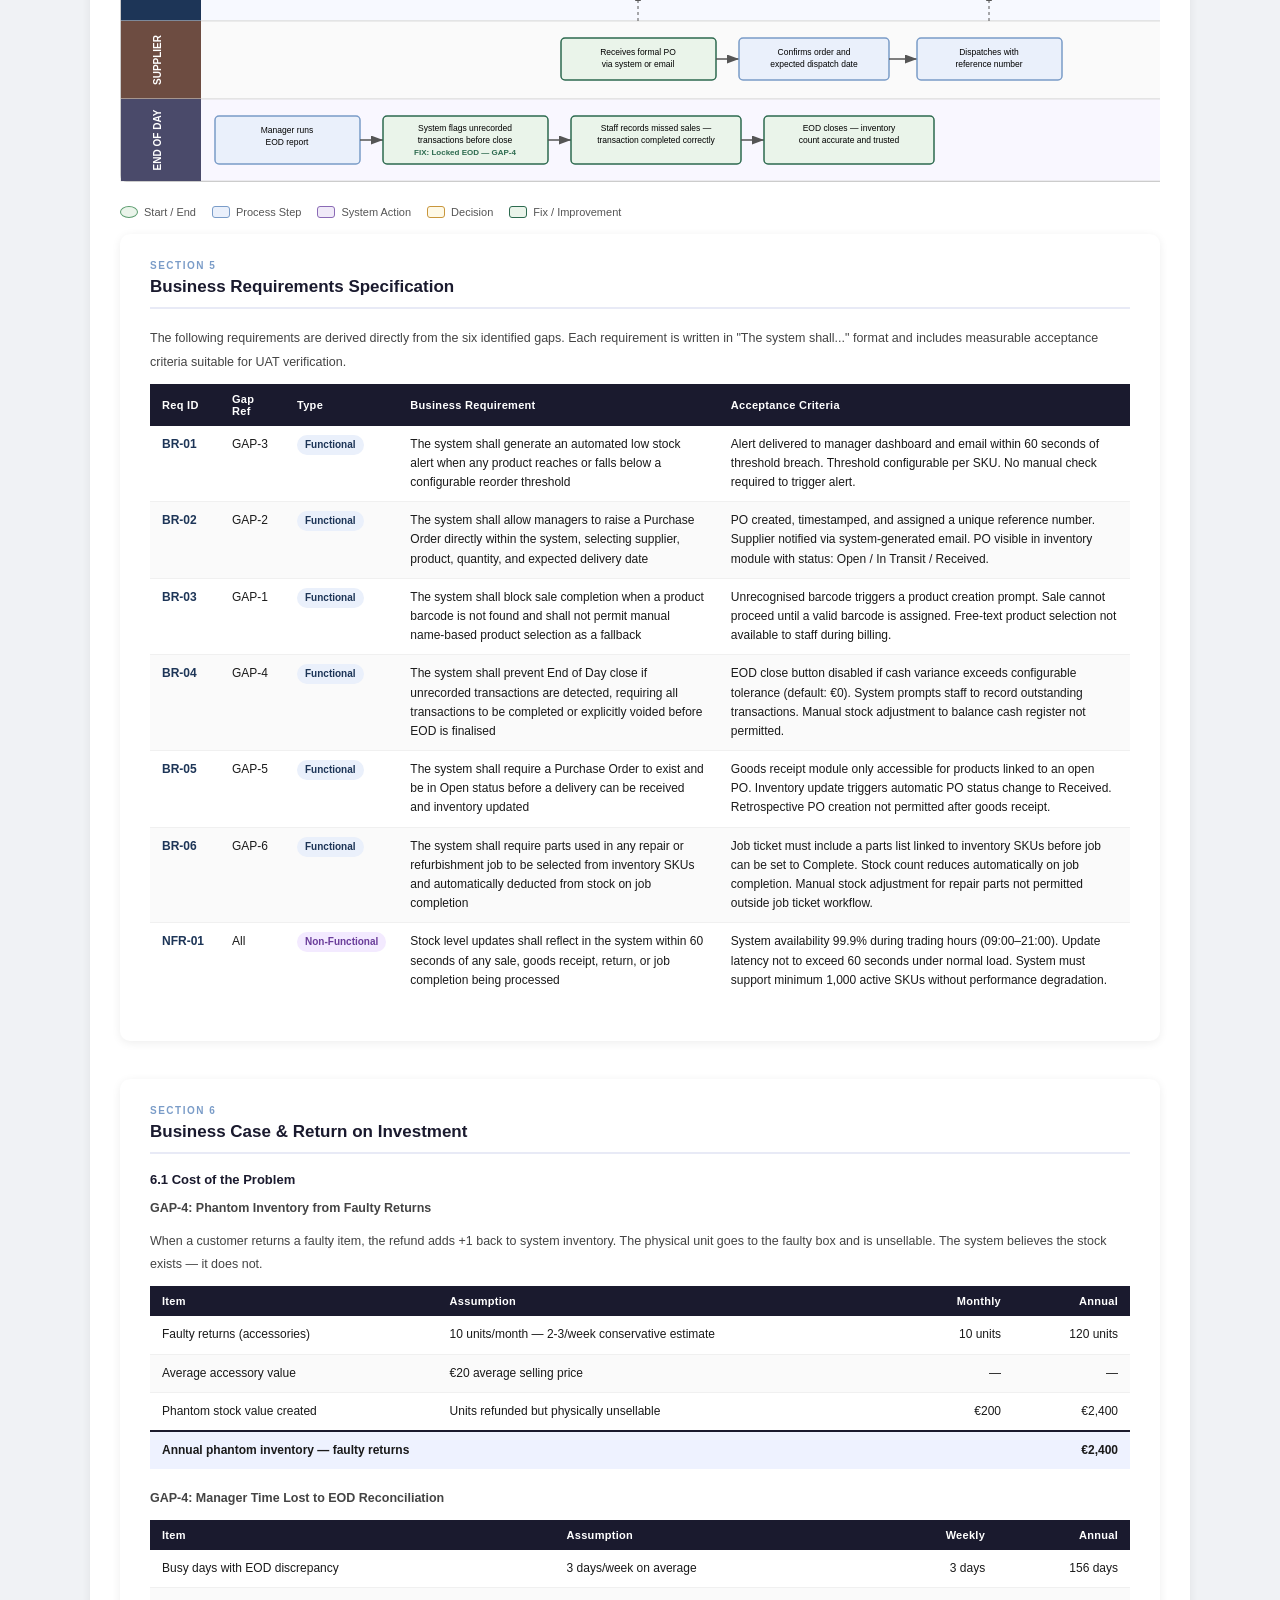
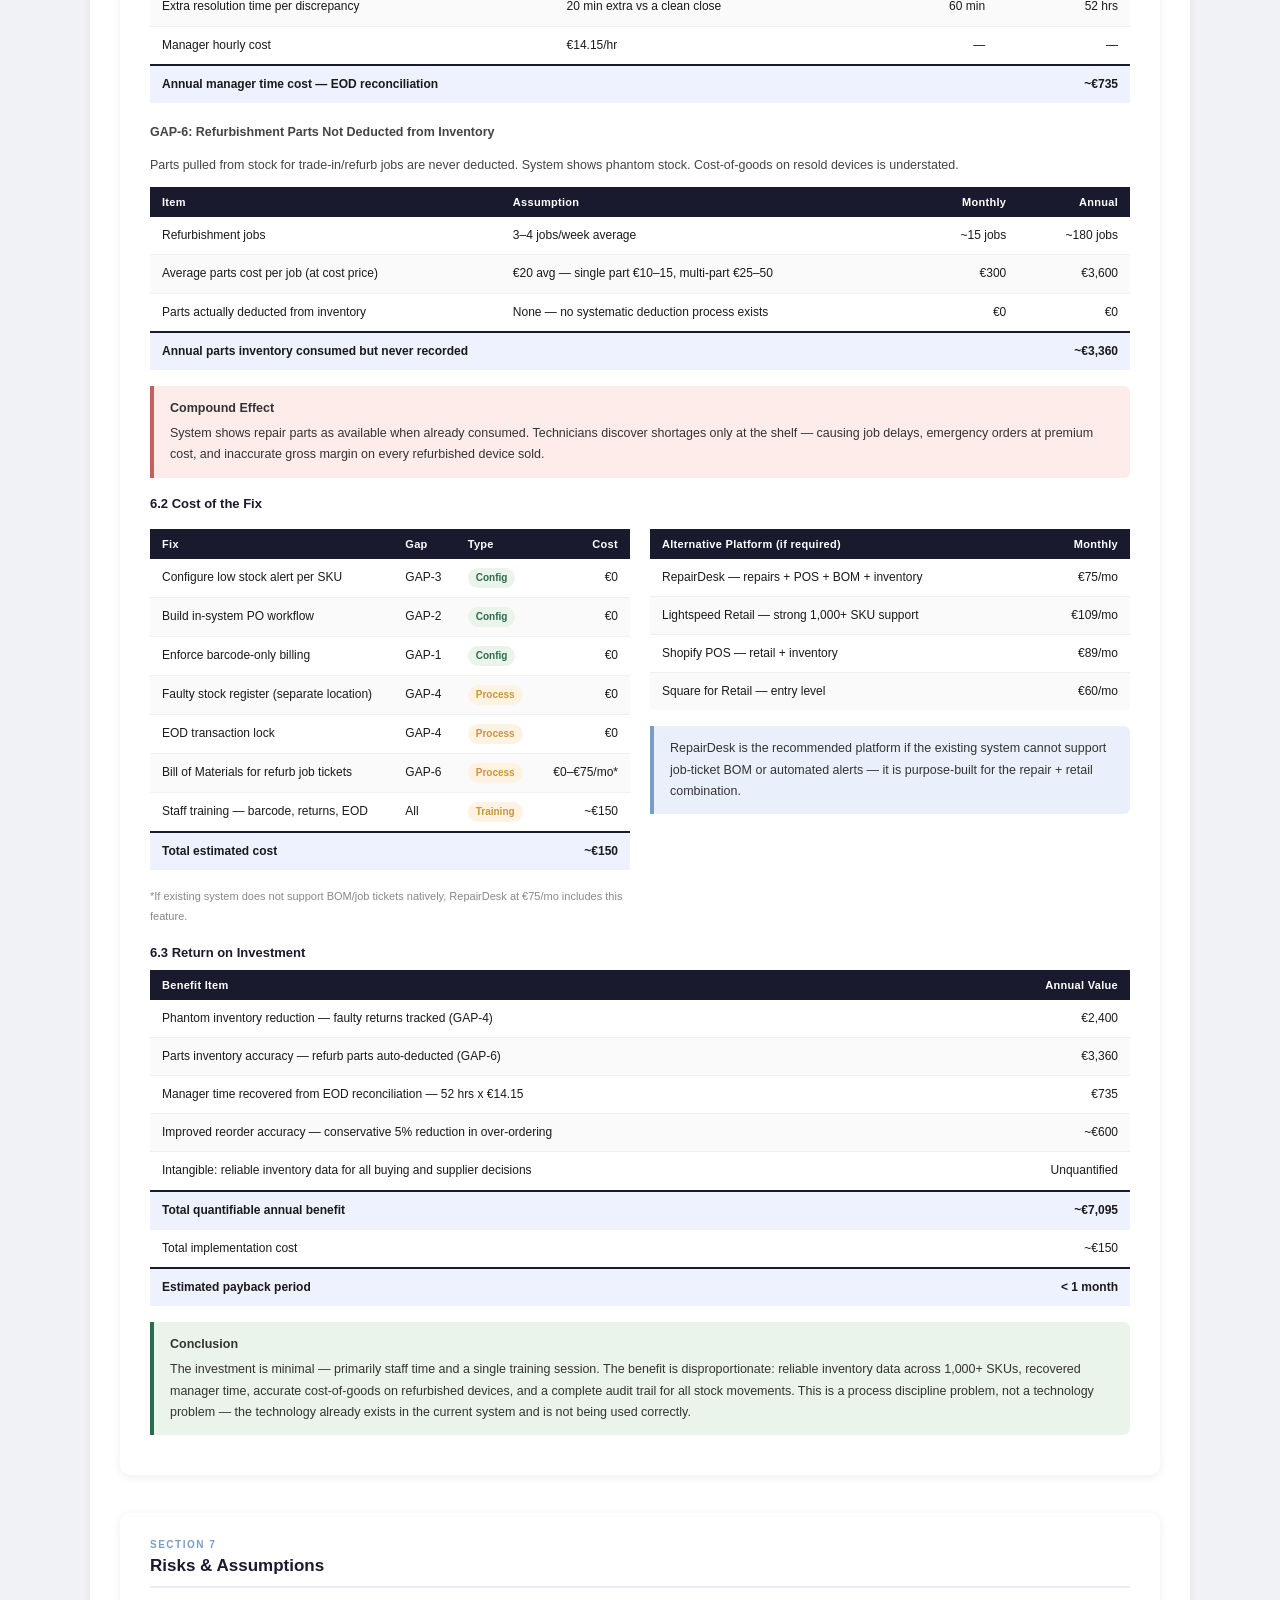
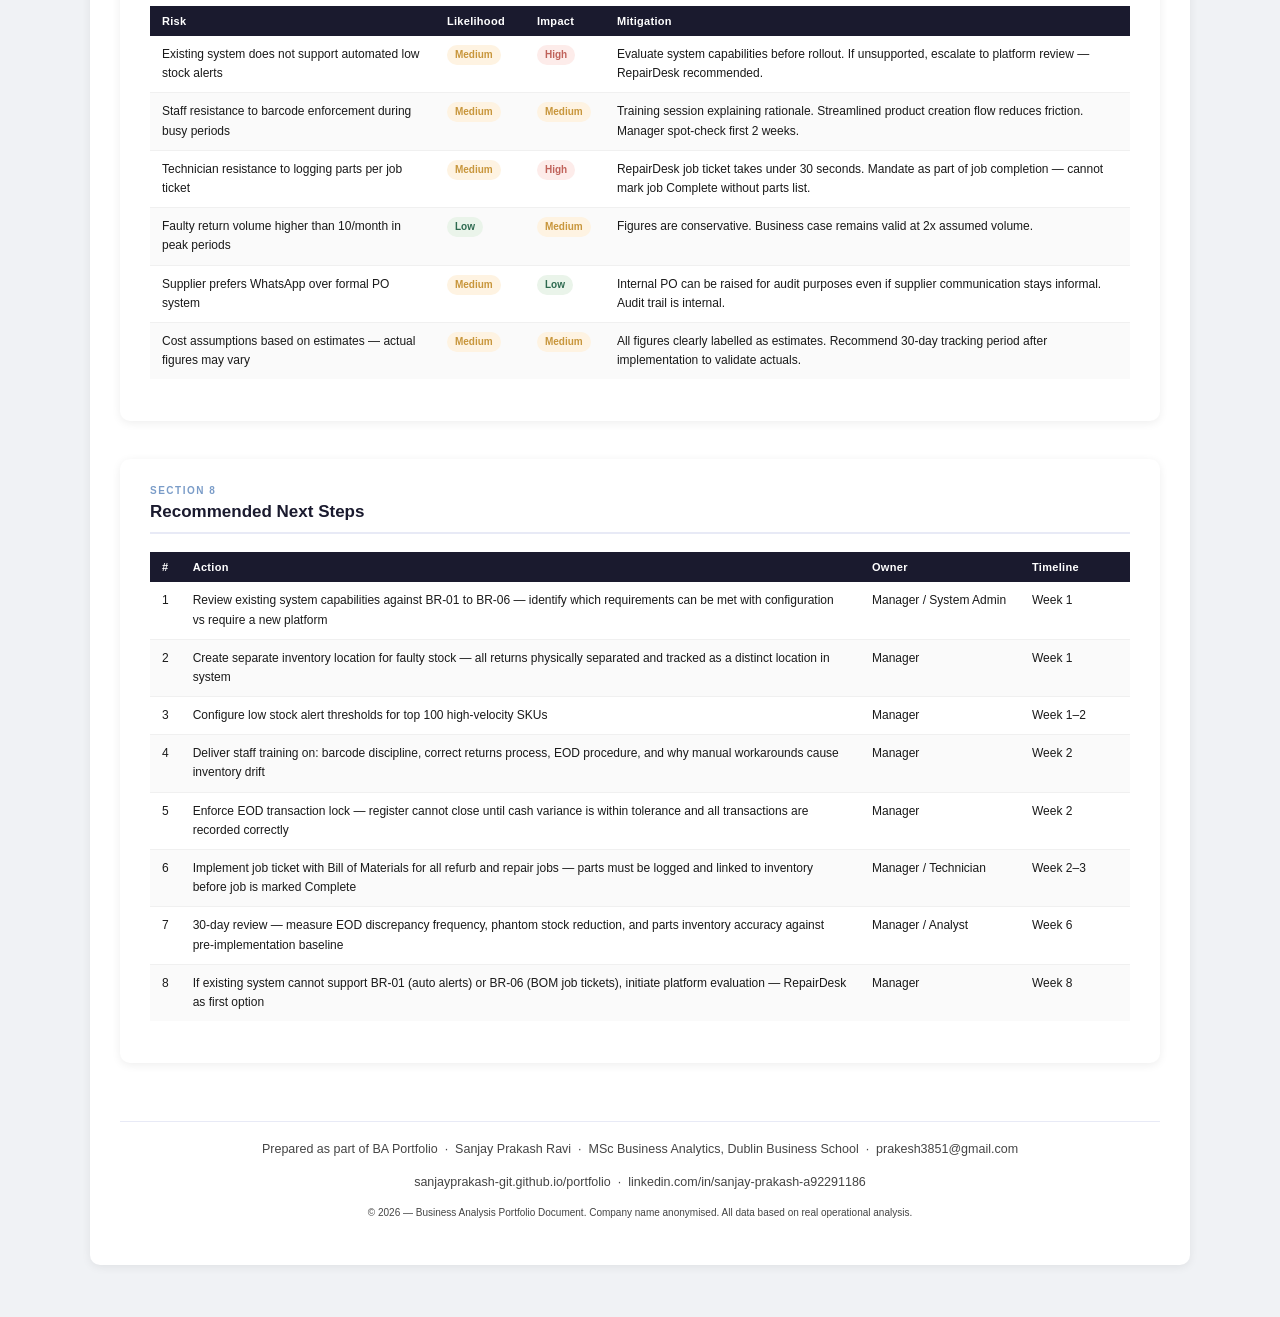
==== commit 3f242da2: "Fix footer alignment — force text-align center" ====
--- a/bennova-case-study.html
+++ b/bennova-case-study.html
@@ -292,64 +292,11 @@
     <text x="455" y="263" text-anchor="middle" font-size="9" fill="#1a1a1a">billed (GAP 1)</text>
 
     <!-- Manager Row -->
-    <rect x="100" y="343" width="145" height="50" rx="4" fill="#fef3e2" stroke="#c8963c" stroke-width="1.5"/>
-    <text x="172" y="360" text-anchor="middle" font-size="8.5" fill="#1a1a1a">Manager notices zero/</text>
-    <text x="172" y="372" text-anchor="middle" font-size="8.5" fill="#1a1a1a">negative stock manually</text>
-    <text x="172" y="384" text-anchor="middle" font-size="8" fill="#c0625a" font-weight="600">(No alert — GAP 3)</text>
-    <line x1="245" y1="368" x2="270" y2="368" stroke="#555" stroke-width="1.5" marker-end="url(#d1)"/>
-    <rect x="270" y="343" width="140" height="50" rx="4" fill="#eaf0fb" stroke="#7a9cc8" stroke-width="1.5"/>
-    <text x="340" y="362" text-anchor="middle" font-size="8.5" fill="#1a1a1a">Reviews sales activity</text>
-    <text x="340" y="374" text-anchor="middle" font-size="8.5" fill="#1a1a1a">and demand data</text>
-    <line x1="410" y1="368" x2="435" y2="368" stroke="#555" stroke-width="1.5" marker-end="url(#d1)"/>
-    <rect x="435" y="343" width="135" height="50" rx="4" fill="#eaf0fb" stroke="#7a9cc8" stroke-width="1.5"/>
-    <text x="502" y="362" text-anchor="middle" font-size="8.5" fill="#1a1a1a">Determines</text>
-    <text x="502" y="374" text-anchor="middle" font-size="8.5" fill="#1a1a1a">reorder quantity</text>
-    <line x1="570" y1="368" x2="595" y2="368" stroke="#555" stroke-width="1.5" marker-end="url(#d1)"/>
-    <rect x="595" y="343" width="155" height="50" rx="4" fill="#fdecea" stroke="#c0625a" stroke-width="1.5"/>
-    <text x="672" y="360" text-anchor="middle" font-size="8.5" fill="#1a1a1a">Orders via WhatsApp/</text>
-    <text x="672" y="372" text-anchor="middle" font-size="8.5" fill="#1a1a1a">phone — outside system</text>
-    <text x="672" y="384" text-anchor="middle" font-size="8" fill="#c0625a" font-weight="600">(GAP 2)</text>
-    <line x1="750" y1="368" x2="775" y2="368" stroke="#555" stroke-width="1.5" marker-end="url(#d1)"/>
-    <rect x="775" y="343" width="145" height="50" rx="4" fill="#eaf0fb" stroke="#7a9cc8" stroke-width="1.5"/>
-    <text x="847" y="362" text-anchor="middle" font-size="8.5" fill="#1a1a1a">Delivery arrives —</text>
-    <text x="847" y="374" text-anchor="middle" font-size="8.5" fill="#1a1a1a">manually verified</text>
-    <line x1="920" y1="368" x2="945" y2="368" stroke="#555" stroke-width="1.5" marker-end="url(#d1)"/>
-    <rect x="945" y="343" width="155" height="50" rx="4" fill="#f0eaf8" stroke="#8a6ab5" stroke-width="1.5"/>
-    <text x="1022" y="360" text-anchor="middle" font-size="8.5" fill="#1a1a1a">PO created after</text>
-    <text x="1022" y="372" text-anchor="middle" font-size="8.5" fill="#1a1a1a">delivery — inventory</text>
-    <text x="1022" y="384" text-anchor="middle" font-size="8.5" fill="#1a1a1a">updated (GAP 5)</text>
-
-    <!-- Supplier Row -->
-    <rect x="595" y="443" width="155" height="40" rx="4" fill="#eaf0fb" stroke="#7a9cc8" stroke-width="1.5"/>
-    <text x="672" y="460" text-anchor="middle" font-size="8.5" fill="#1a1a1a">Receives order via</text>
-    <text x="672" y="472" text-anchor="middle" font-size="8.5" fill="#1a1a1a">WhatsApp or phone</text>
-    <line x1="750" y1="463" x2="775" y2="463" stroke="#555" stroke-width="1.5" marker-end="url(#d1)"/>
-    <rect x="775" y="443" width="145" height="40" rx="4" fill="#eaf0fb" stroke="#7a9cc8" stroke-width="1.5"/>
-    <text x="847" y="460" text-anchor="middle" font-size="8.5" fill="#1a1a1a">Processes and</text>
-    <text x="847" y="472" text-anchor="middle" font-size="8.5" fill="#1a1a1a">dispatches delivery</text>
-
-    <!-- EOD Row -->
-    <rect x="100" y="519" width="140" height="44" rx="4" fill="#eaf0fb" stroke="#7a9cc8" stroke-width="1.5"/>
-    <text x="170" y="537" text-anchor="middle" font-size="8.5" fill="#1a1a1a">Manager runs</text>
-    <text x="170" y="549" text-anchor="middle" font-size="8.5" fill="#1a1a1a">EOD cash report</text>
-    <line x1="240" y1="541" x2="265" y2="541" stroke="#555" stroke-width="1.5" marker-end="url(#d1)"/>
-    <rect x="265" y="519" width="155" height="44" rx="4" fill="#fef3e2" stroke="#c8963c" stroke-width="1.5"/>
-    <text x="342" y="537" text-anchor="middle" font-size="8.5" fill="#1a1a1a">Cash discrepancy found —</text>
-    <text x="342" y="549" text-anchor="middle" font-size="8.5" fill="#1a1a1a">unrecorded sales</text>
-    <line x1="420" y1="541" x2="445" y2="541" stroke="#555" stroke-width="1.5" marker-end="url(#d1)"/>
-    <rect x="445" y="519" width="165" height="44" rx="4" fill="#fdecea" stroke="#c0625a" stroke-width="1.5"/>
-    <text x="527" y="535" text-anchor="middle" font-size="8.5" fill="#1a1a1a">Products manually added</text>
-    <text x="527" y="547" text-anchor="middle" font-size="8.5" fill="#1a1a1a">to resolve discrepancy</text>
-    <text x="527" y="559" text-anchor="middle" font-size="8" fill="#c0625a" font-weight="600">(GAP 4)</text>
-    <line x1="610" y1="541" x2="635" y2="541" stroke="#555" stroke-width="1.5" marker-end="url(#d1)"/>
-    <rect x="635" y="519" width="165" height="44" rx="4" fill="#fdecea" stroke="#c0625a" stroke-width="1.5"/>
-    <text x="717" y="535" text-anchor="middle" font-size="8.5" fill="#1a1a1a">Inventory count inaccurate —</text>
-    <text x="717" y="547" text-anchor="middle" font-size="8.5" fill="#1a1a1a">actual stock unknown</text>
-    <text x="717" y="559" text-anchor="middle" font-size="8" fill="#c0625a" font-weight="600">(GAP 4)</text>
-
-    <!-- Cross-lane arrows -->
-    <line x1="751" y1="173" x2="751" y2="310" stroke="#c8963c" stroke-width="1" stroke-dasharray="5"/>
-    <line x1="751" y1="310" x2="172" y2="343" stroke="#c8963c" stroke-width="1" stroke-dasharray="5" marker-end="url(#d1)"/>
+    <rect x="100" y="343" width="145" height="50" rx="4" fill="#fef3e2" stroke="#
+
+... [OUTPUT TRUNCATED - 5527 chars omitted out of 55527 total] ...
+
+l(#d1)"/>
     <line x1="847" y1="423" x2="847" y2="393" stroke="#555" stroke-width="1" stroke-dasharray="4" marker-end="url(#d1)"/>
     <line x1="672" y1="423" x2="672" y2="393" stroke="#555" stroke-width="1" stroke-dasharray="4" marker-end="url(#d1)"/>
   </svg>
@@ -690,7 +637,7 @@
 </div>
 
 <!-- FOOTER -->
-<div class="footer">
+<div class="footer" style="text-align:center;width:100%;display:block;">
   <p>Prepared as part of BA Portfolio &nbsp;·&nbsp; Sanjay Prakash Ravi &nbsp;·&nbsp; MSc Business Analytics, Dublin Business School &nbsp;·&nbsp; prakesh3851@gmail.com</p>
   <p style="margin-top:6px;">sanjayprakash-git.github.io/portfolio &nbsp;·&nbsp; linkedin.com/in/sanjay-prakash-a92291186</p>
   <p style="margin-top:8px;font-size:10px;">© 2026 — Business Analysis Portfolio Document. Company name anonymised. All data based on real operational analysis.</p>
